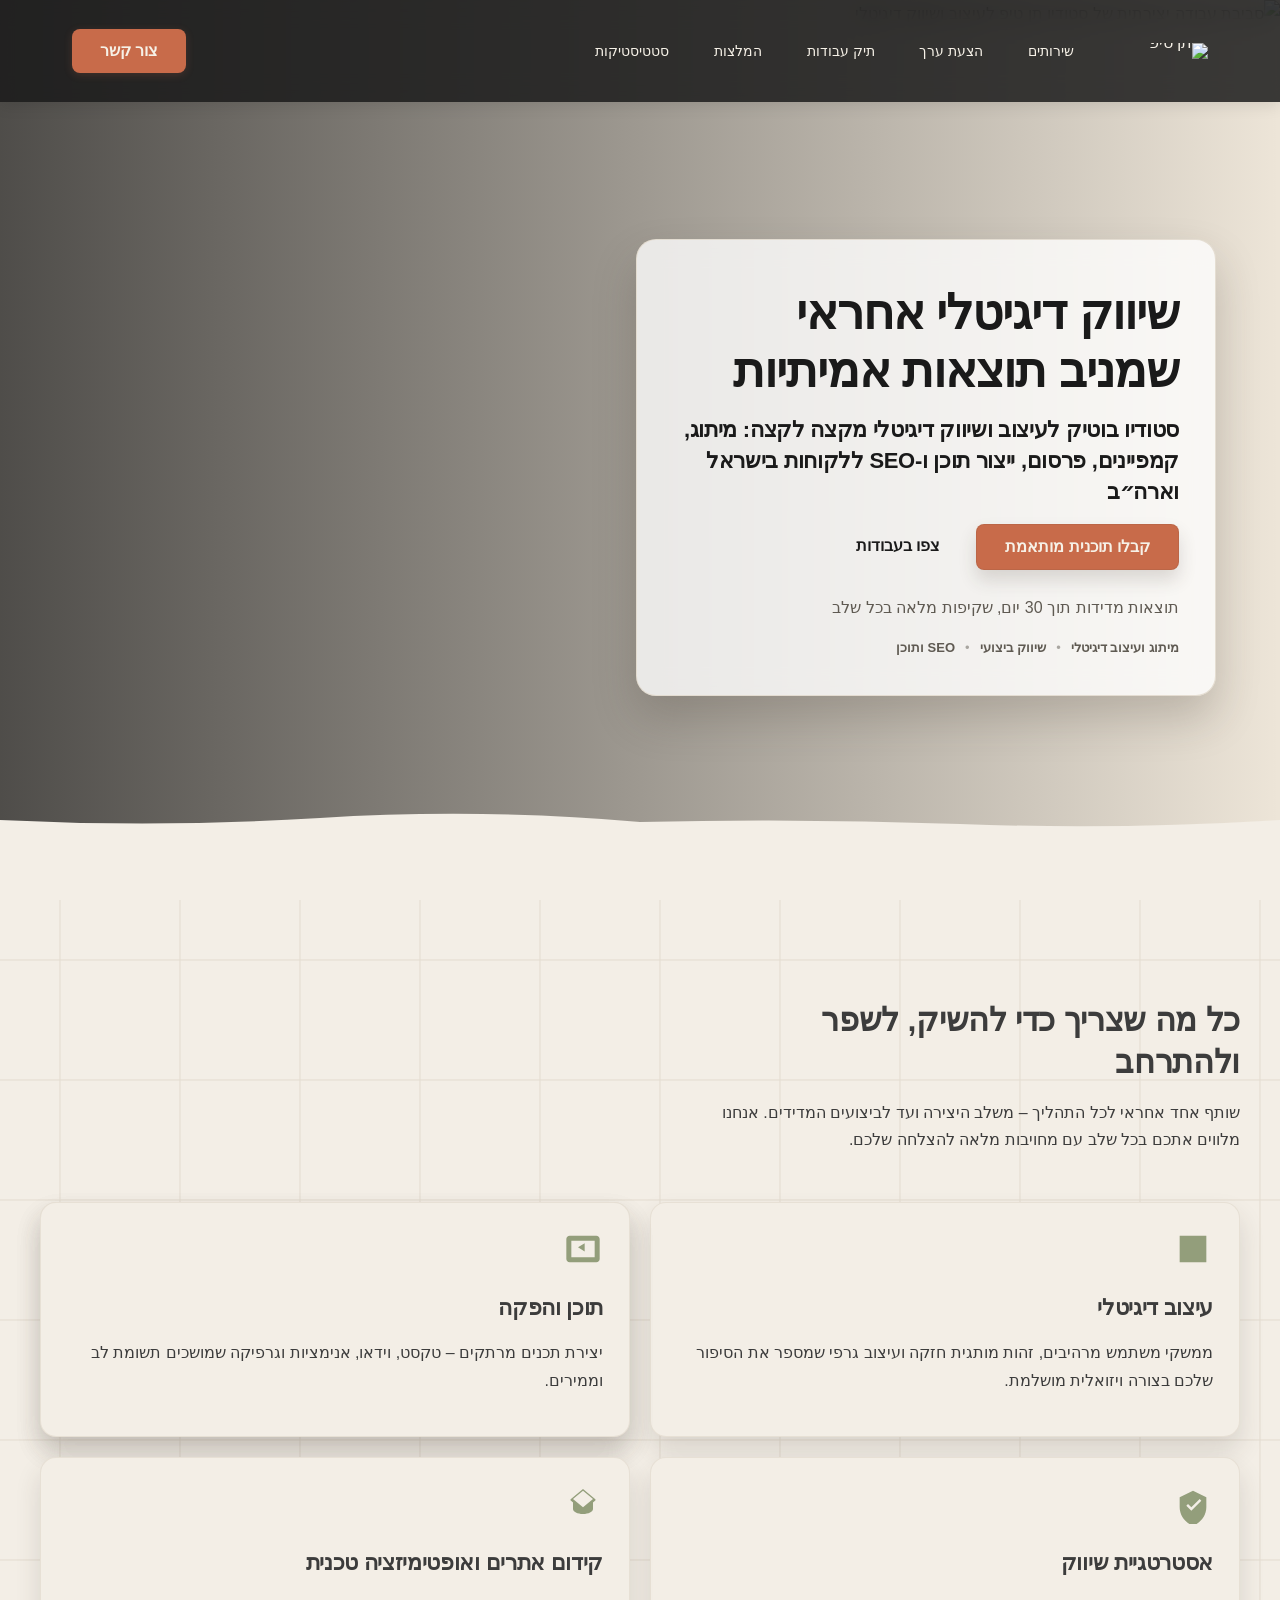
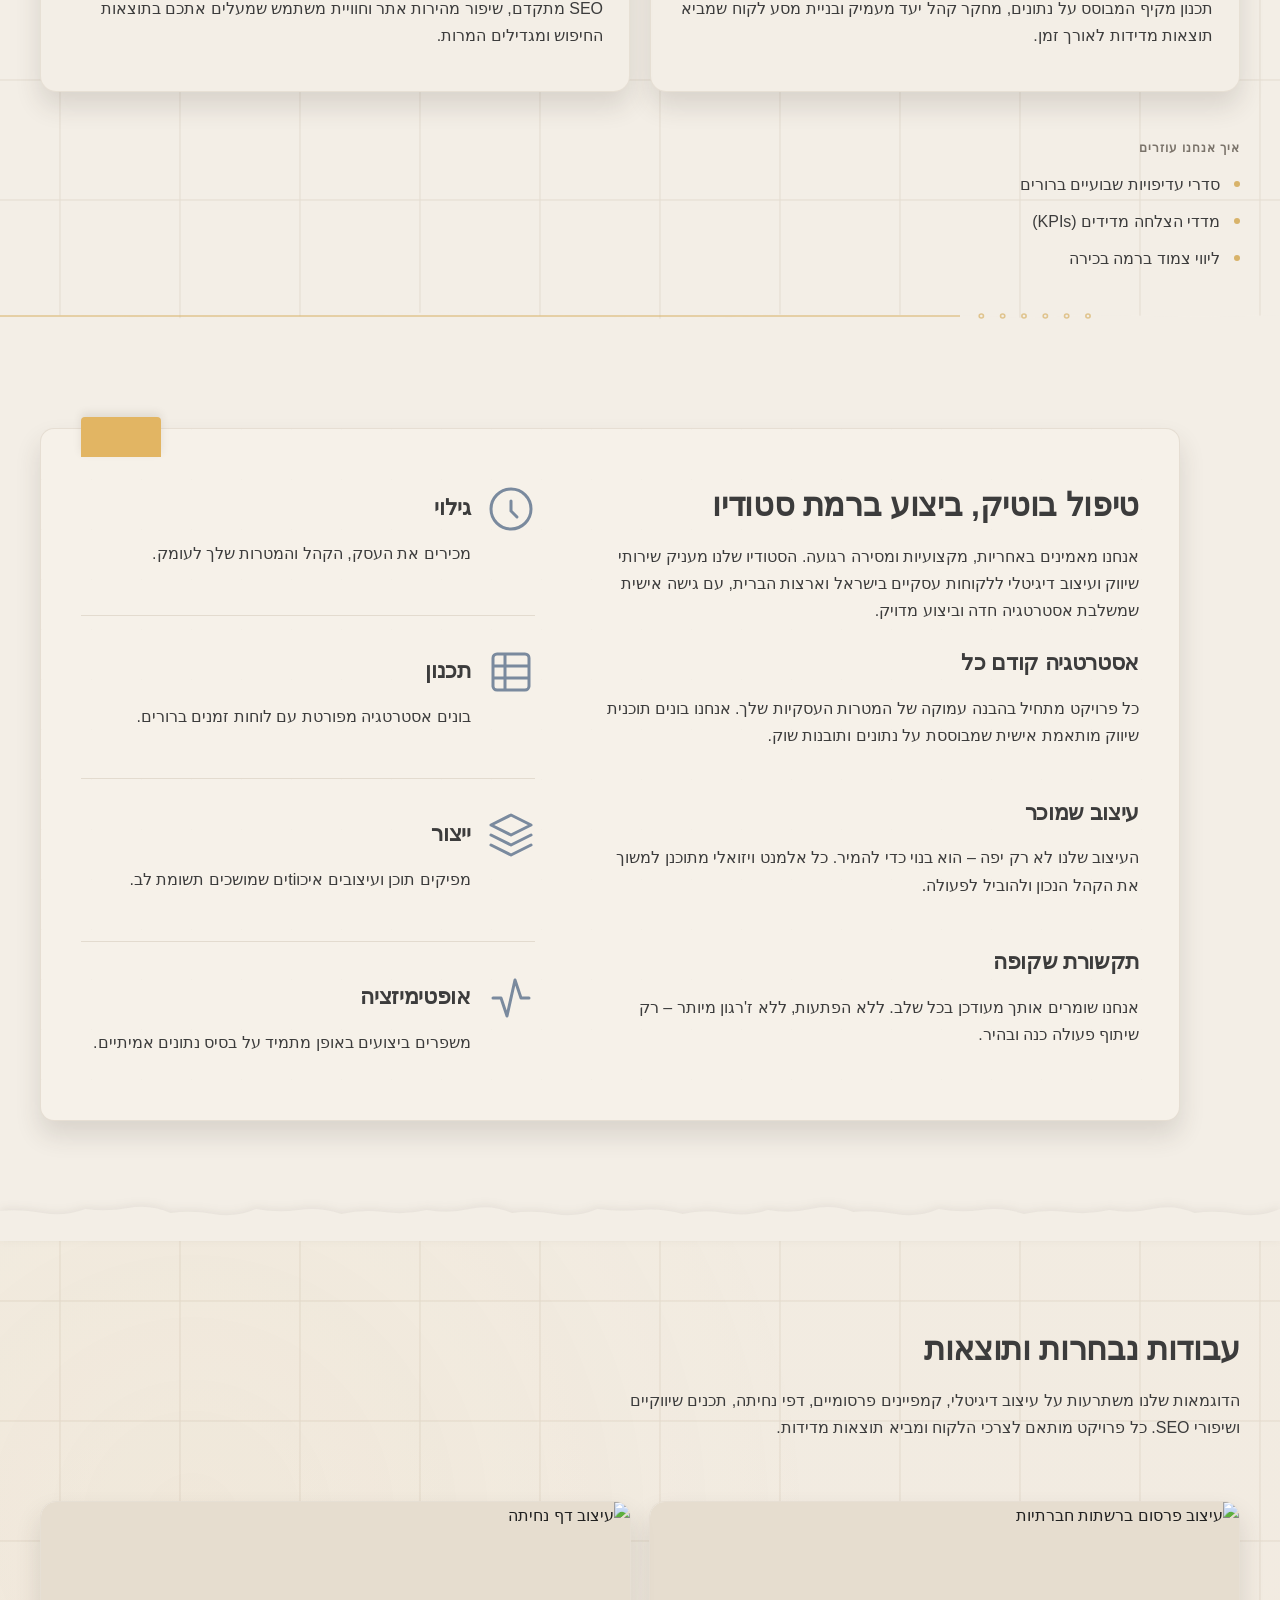
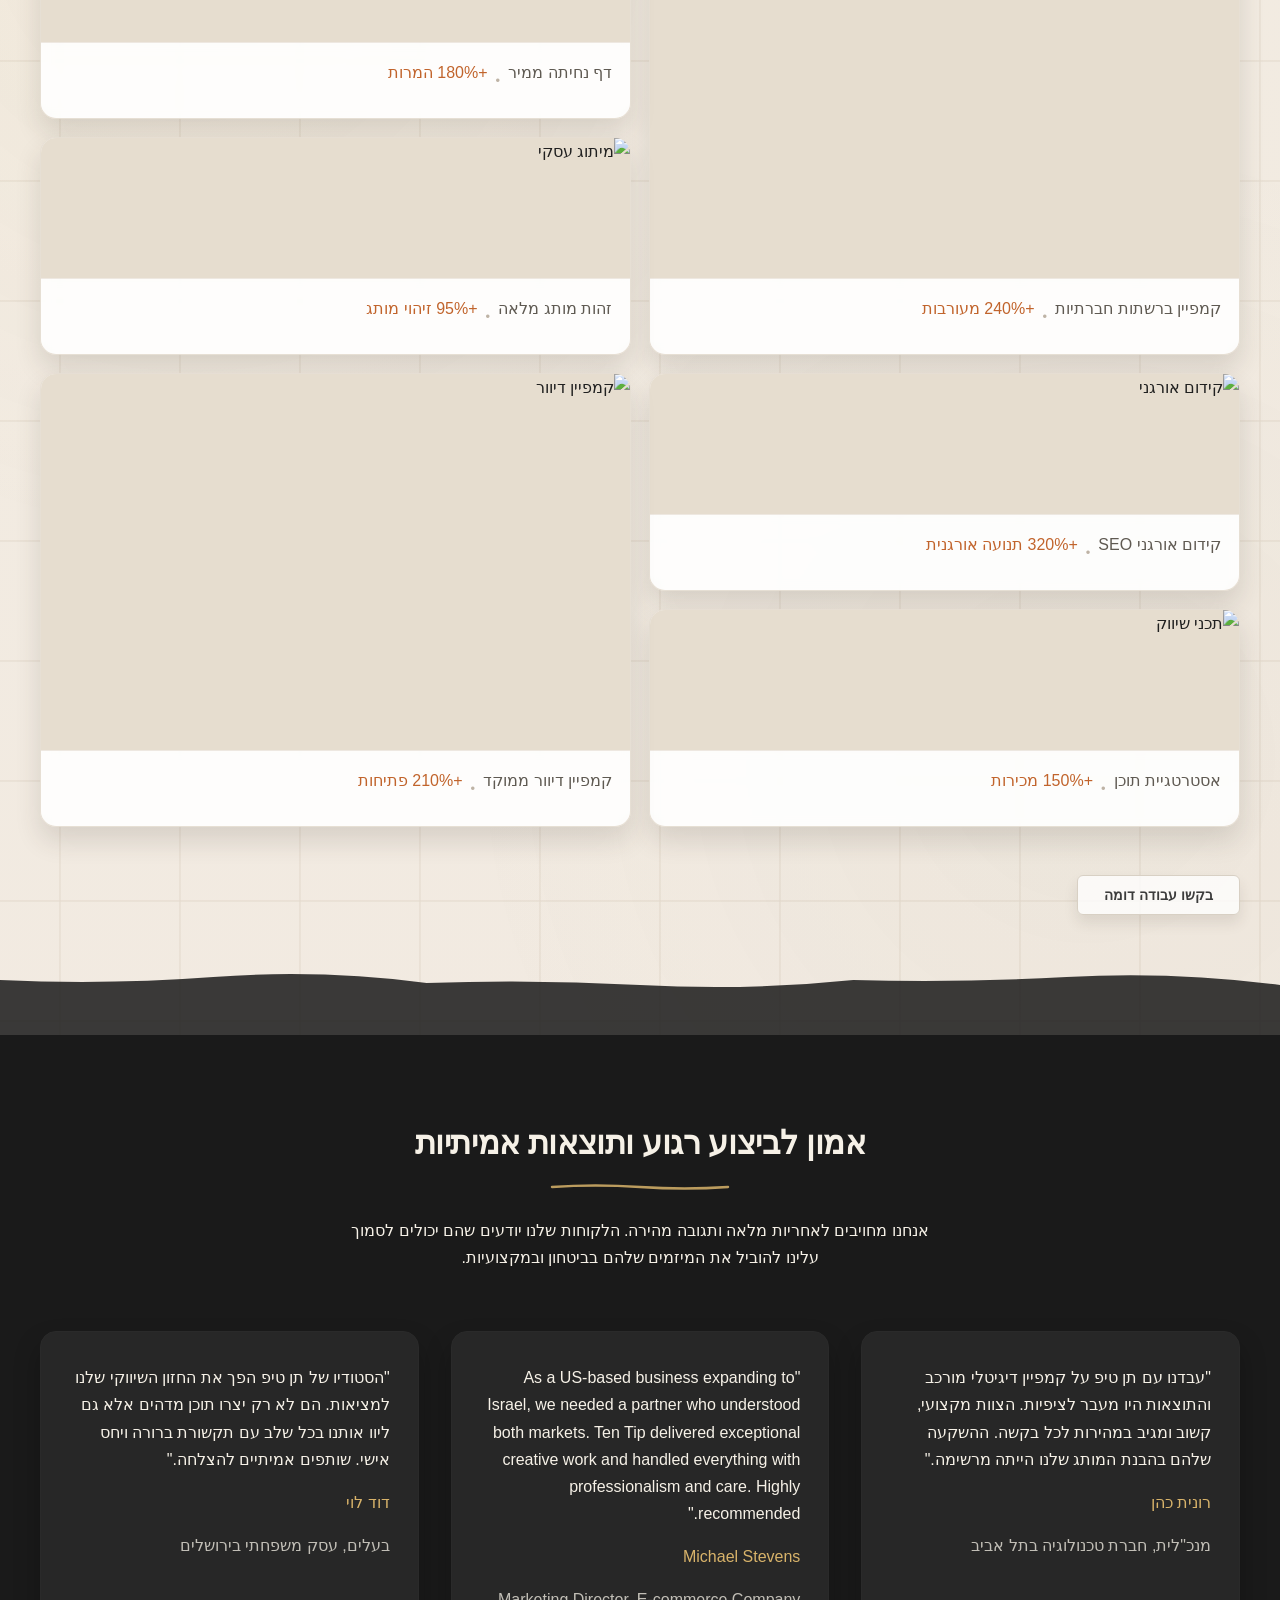
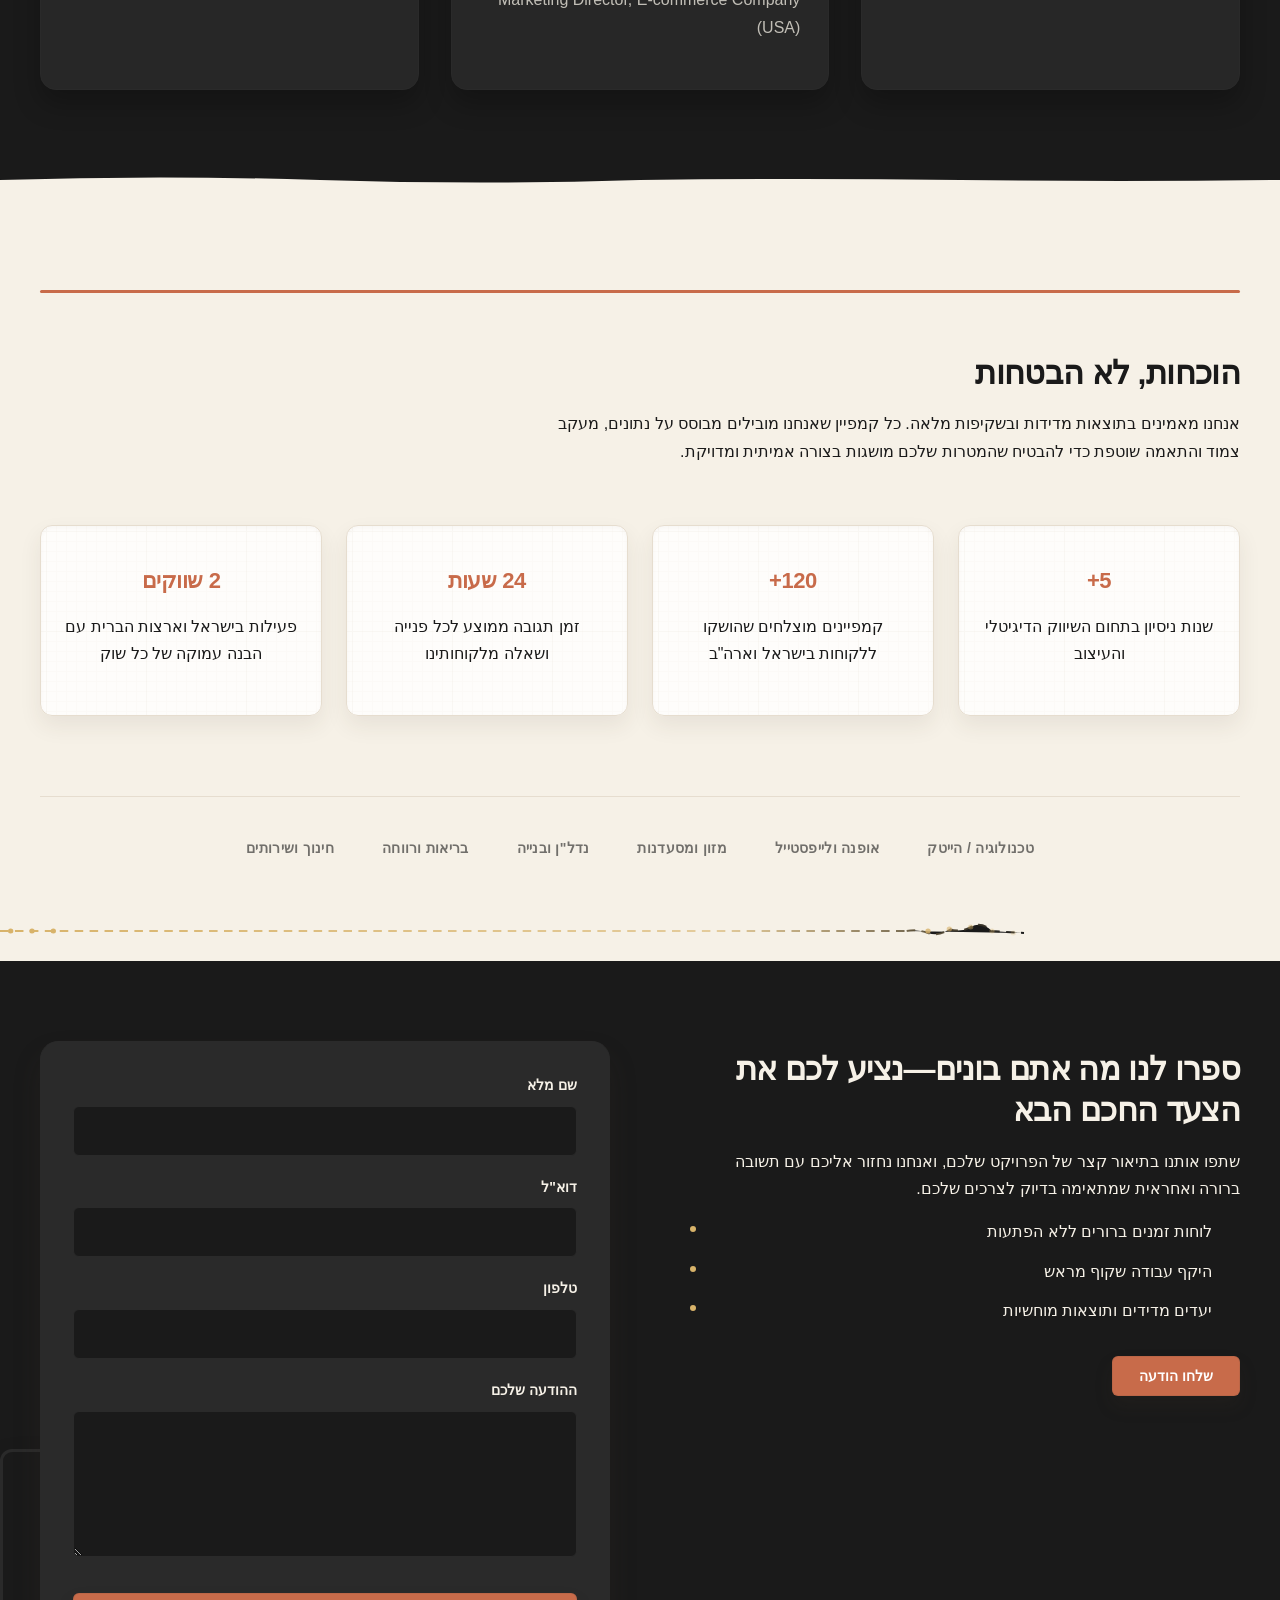
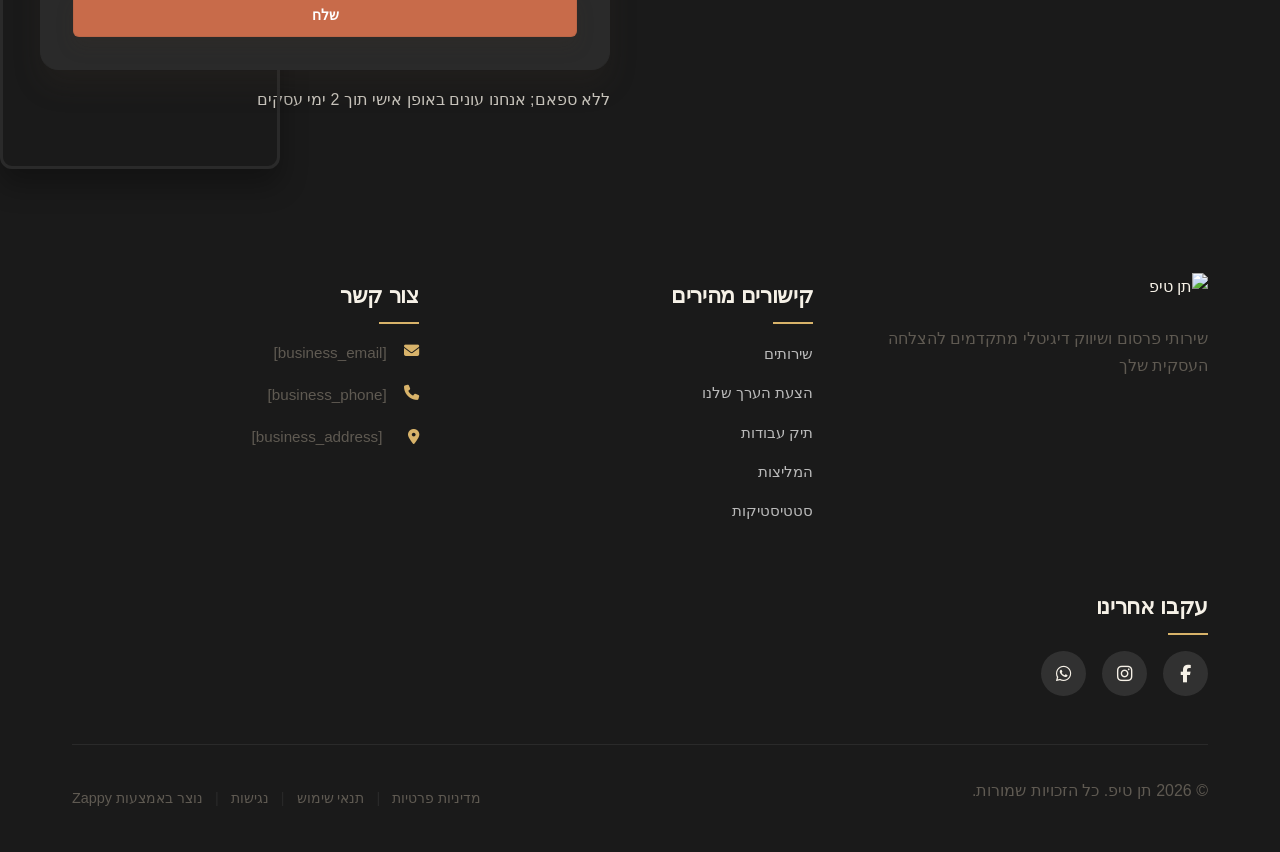
==== index.html @ 5956d393 "Background sync: Progressive GitHub Sync" ====
<!DOCTYPE html>
<html lang="he" dir="rtl">
<head>
    <meta charset="UTF-8">
    <meta name="viewport" content="width=device-width, initial-scale=1.0">
    <meta name="robots" content="index, follow">
    <title>סטודיו עיצוב ושיווק דיגיטלי שמניע תוצאות — תן טיפ</title>
    <meta name="description" content="תן טיפ - סטודיו עיצוב דיגיטלי בישראל המתמחה בשיווק, פרסום, קידום אתרים ועיצוב גרפי לעסקים. שירותי שיווק דיגיטלי מקצועיים עם אחריות מלאה ותוצאות מדידות.">
    <meta name="keywords" content="שיווק, סטודיו עיצוב דיגיטלי בישראל, שירותי שיווק דיגיטלי לעסקים קטנים, קידום אתרים ועיצוב גרפי, פרסום דיגיטלי">
    
    <!-- Favicons -->
    <link rel="icon" type="image/x-icon" href="/assets/favicon.ico">
    <link rel="icon" type="image/png" sizes="16x16" href="/assets/favicon-16x16.png">
    <link rel="icon" type="image/png" sizes="32x32" href="/assets/favicon-32x32.png">
    <link rel="icon" type="image/png" sizes="48x48" href="/assets/favicon-48x48.png">
    <link rel="icon" type="image/png" sizes="192x192" href="/assets/favicon-192x192.png">
    <link rel="icon" type="image/png" sizes="512x512" href="/assets/favicon-512x512.png">
    <link rel="apple-touch-icon" href="/assets/apple-touch-icon.png">
    <!-- Zappy Analytics -->
<script>
(function() {
  'use strict';
  
  // Configuration
  var config = {
    websiteId: 'ea3b12aa-7a06-4016-a95c-822f41b602db',
    apiUrl: 'https://api.zappy5.com/api/analytics/track',
    sessionDuration: 30 * 60 * 1000, // 30 minutes
    visitorDuration: 30 * 24 * 60 * 60 * 1000, // 30 days
    trackPageViews: true,
    trackClicks: true,
    trackFormSubmissions: true
  };
  
  // Generate or retrieve persistent visitor ID (30 days)
  function getVisitorId() {
    var visitorKey = 'zappy_visitor_' + config.websiteId;
    var visitor = null;
    
    try {
      visitor = localStorage.getItem(visitorKey);
      if (visitor) {
        var visitorData = JSON.parse(visitor);
        var now = Date.now();
        
        // Check if visitor ID is still valid (30 days)
        if (now - visitorData.created < config.visitorDuration) {
          // Update last seen timestamp
          visitorData.lastSeen = now;
          localStorage.setItem(visitorKey, JSON.stringify(visitorData));
          return visitorData.id;
        }
      }
    } catch (e) {
      console.warn('Zappy Analytics: LocalStorage not available');
    }
    
    // Generate new visitor ID
    var newVisitorId = 'zv_' + Date.now() + '_' + Math.random().toString(36).substr(2, 9);
    
    try {
      localStorage.setItem(visitorKey, JSON.stringify({
        id: newVisitorId,
        created: Date.now(),
        lastSeen: Date.now()
      }));
    } catch (e) {
      // Continue without local storage
    }
    
    return newVisitorId;
  }
  
  // Generate or retrieve session ID (30 minutes)
  function getSessionId() {
    var sessionKey = 'zappy_session_' + config.websiteId;
    var session = null;
    
    try {
      session = sessionStorage.getItem(sessionKey);
      if (session) {
        var sessionData = JSON.parse(session);
        var now = Date.now();
        
        // Check if session is still valid
        if (now - sessionData.timestamp < config.sessionDuration) {
          // Update timestamp
          sessionData.timestamp = now;
          sessionStorage.setItem(sessionKey, JSON.stringify(sessionData));
          return sessionData.id;
        }
      }
    } catch (e) {
      console.warn('Zappy Analytics: SessionStorage not available');
    }
    
    // Generate new session ID
    var newSessionId = 'zs_' + Date.now() + '_' + Math.random().toString(36).substr(2, 9);
    
    try {
      sessionStorage.setItem(sessionKey, JSON.stringify({
        id: newSessionId,
        timestamp: Date.now()
      }));
    } catch (e) {
      // Continue without session storage
    }
    
    return newSessionId;
  }
  
  var visitorId = getVisitorId();
  var sessionId = getSessionId();
  
  // Track an event
  function trackEvent(eventType, data) {
    data = data || {};
    
    var eventData = {
      website_id: config.websiteId,
      event_type: eventType,
      page_path: window.location.pathname,
      referrer: document.referrer || 'direct',
      visitor_id: visitorId,
      session_id: sessionId,
      metadata: data
    };
    
    // Use sendBeacon if available (better for page unload events)
    if (navigator.sendBeacon) {
      var blob = new Blob([JSON.stringify(eventData)], { type: 'application/json' });
      navigator.sendBeacon(config.apiUrl, blob);
    } else {
      // Fallback to fetch
      fetch(config.apiUrl, {
        method: 'POST',
        headers: {
          'Content-Type': 'application/json'
        },
        body: JSON.stringify(eventData),
        keepalive: true
      }).catch(function(error) {
        console.warn('Zappy Analytics: Failed to track event', error);
      });
    }
  }
  
  // Track page view
  if (config.trackPageViews) {
    trackEvent('pageview', {
      title: document.title,
      url: window.location.href
    });
  }
  
  // Track clicks on important elements
  if (config.trackClicks) {
    document.addEventListener('click', function(e) {
      var target = e.target;
      
      // Track button clicks (counted as actions)
      if (target.tagName === 'BUTTON' || target.closest('button')) {
        var button = target.tagName === 'BUTTON' ? target : target.closest('button');
        trackEvent('click', {
          element: 'button',
          text: button.textContent.trim().substring(0, 100),
          id: button.id || null,
          class: button.className || null
        });
      }
      
      // Track link clicks (navigation - not counted as actions)
      else if (target.tagName === 'A' || target.closest('a')) {
        var link = target.tagName === 'A' ? target : target.closest('a');
        trackEvent('navigation', {
          element: 'link',
          text: link.textContent.trim().substring(0, 100),
          href: link.href,
          external: link.hostname !== window.location.hostname
        });
      }
    }, true);
  }
  
  // Track form submissions
  if (config.trackFormSubmissions) {
    document.addEventListener('submit', function(e) {
      var form = e.target;
      
      trackEvent('form_submit', {
        form_id: form.id || null,
        form_name: form.name || null,
        form_action: form.action || null,
        form_method: form.method || 'GET'
      });
    }, true);
  }
  
  // Track time on page (send on page unload)
  var pageLoadTime = Date.now();
  
  window.addEventListener('beforeunload', function() {
    var timeOnPage = Math.floor((Date.now() - pageLoadTime) / 1000); // in seconds
    
    trackEvent('page_unload', {
      time_on_page: timeOnPage,
      page_path: window.location.pathname
    });
  });
  
  // Expose tracking function globally for custom events
  window.zappyAnalytics = {
    track: trackEvent,
    getVisitorId: function() { return visitorId; },
    getSessionId: function() { return sessionId; }
  };
  
})();
</script>
<!-- End Zappy Analytics -->
    <meta property="og:title" content="סטודיו עיצוב ושיווק דיגיטלי שמניע תוצאות — תן טיפ">
  <meta property="og:description" content="תן טיפ - סטודיו עיצוב דיגיטלי בישראל המתמחה בשיווק, פרסום, קידום אתרים ועיצוב גרפי לעסקים. שירותי שיווק דיגיטלי מקצועיים עם אחריות מלאה ותוצאות מדידות.">
  <meta property="og:type" content="website">
  <meta property="og:locale" content="he_IL">
  
  <meta name="twitter:card" content="summary_large_image">
  <meta name="twitter:title" content="סטודיו עיצוב ושיווק דיגיטלי שמניע תוצאות — תן טיפ">
  <meta name="twitter:description" content="תן טיפ - סטודיו עיצוב דיגיטלי בישראל המתמחה בשיווק, פרסום, קידום אתרים ועיצוב גרפי לעסקים. שירותי שיווק דיגיטלי מקצועיים עם אחריות מלאה ותוצאות מדידות.">
  
  <link rel="stylesheet" href="https://cdnjs.cloudflare.com/ajax/libs/font-awesome/6.4.0/css/all.min.css">

    <!-- Favicons -->
    <link rel="icon" type="image/x-icon" href="/assets/favicon.ico">
    <link rel="icon" type="image/png" sizes="16x16" href="/assets/favicon-16x16.png">
    <link rel="icon" type="image/png" sizes="32x32" href="/assets/favicon-32x32.png">
    <link rel="icon" type="image/png" sizes="48x48" href="/assets/favicon-48x48.png">
    <link rel="icon" type="image/png" sizes="192x192" href="/assets/favicon-192x192.png">
    <link rel="icon" type="image/png" sizes="512x512" href="/assets/favicon-512x512.png">
    <link rel="apple-touch-icon" href="/assets/apple-touch-icon.png">
    <!-- Cookie Consent -->
    <link rel="stylesheet" href="https://cdn.jsdelivr.net/npm/vanilla-cookieconsent@3/dist/cookieconsent.css">
    <script src="https://cdn.jsdelivr.net/npm/vanilla-cookieconsent@3/dist/cookieconsent.umd.js"></script>
    <!-- Mickidum Accessibility Toolbar -->
    <script src="https://cdn.jsdelivr.net/gh/mickidum/acc_toolbar/acctoolbar/acctoolbar.min.js"></script>
    <link rel="stylesheet" href="/styles.css">

    <style id="zappy-dropdown-submenu-styles">
      /* ========== DESKTOP DROPDOWN SUBMENU STYLES ========== */
      /* Base styles for dropdown submenus - parent must be positioned */
      .nav-menu li:has(.sub-menu), nav li:has(.sub-menu), .navbar li:has(.sub-menu), #navMenu li:has(.sub-menu) { position: relative; }
      /* Submenu base - hidden by default */
      .nav-menu .sub-menu, nav .sub-menu, .navbar .sub-menu, #navMenu .sub-menu { display: block !important; position: absolute !important; top: 100%; left: 0; min-width: 220px; background: white; border-radius: 8px; box-shadow: 0 8px 25px rgba(0,0,0,0.15); padding: 8px 0; opacity: 0; visibility: hidden; transform: translateY(10px); transition: all 0.3s ease; z-index: 1000; list-style: none; pointer-events: none; }
      /* CRITICAL: Desktop hover styles to show dropdown */
      .nav-menu li:hover > .sub-menu, nav li:hover > .sub-menu, .navbar li:hover > .sub-menu, #navMenu li:hover > .sub-menu { opacity: 1 !important; visibility: visible !important; transform: translateY(0) !important; pointer-events: auto !important; }
      /* Submenu item styling */
      .sub-menu li { list-style: none; margin: 0; padding: 0; }
      .sub-menu a { display: block !important; padding: 10px 16px !important; color: var(--text-dark, #333) !important; font-weight: 500; text-decoration: none; white-space: nowrap; transition: background-color 0.2s; }
      .sub-menu a:hover { background-color: #f5f5f5; }
      /* RTL (Hebrew/Arabic) dropdown positioning */
      [dir="rtl"] .nav-menu .sub-menu, [dir="rtl"] nav .sub-menu, [dir="rtl"] .navbar .sub-menu, html[lang="he"] .nav-menu .sub-menu, html[lang="he"] nav .sub-menu, html[lang="he"] .navbar .sub-menu, html[lang="ar"] .nav-menu .sub-menu, html[lang="ar"] nav .sub-menu, html[lang="ar"] .navbar .sub-menu { left: auto !important; right: 0 !important; }
      /* Hide empty dropdown menus */
      .sub-menu:empty, .sub-menu:not(:has(li:not(.zappy-hidden-menu-item))), .sub-menu:not(:has(li)) { display: none !important; opacity: 0 !important; visibility: hidden !important; pointer-events: none !important; }
      /* Desktop: show submenu on Menu Group hover */
      li:has(.menu-group-title):hover > .sub-menu { opacity: 1 !important; visibility: visible !important; transform: translateY(0) !important; pointer-events: auto !important; }
      /* Menu Group title styling */
      .nav-menu > li > .menu-group-title, #navMenu > li > .menu-group-title { display: inline-block; padding: 0.5rem 1rem; cursor: default; user-select: none; }
      
      /* ========== MOBILE SUBMENU STYLES ========== */
      @media (max-width: 768px) {
        .nav-menu .sub-menu, nav .sub-menu, .navbar .sub-menu, #navMenu .sub-menu { position: static !important; transform: none !important; box-shadow: none !important; background: transparent !important; max-height: 0; overflow: hidden; opacity: 0; visibility: hidden; transition: max-height 0.3s ease, opacity 0.3s ease; padding: 0 !important; border-radius: 0 !important; }
        .sub-menu.mobile-expanded { max-height: 500px !important; opacity: 1 !important; visibility: visible !important; padding: 8px 0 8px 16px !important; }
        [dir="rtl"] .sub-menu.mobile-expanded, html[lang="he"] .sub-menu.mobile-expanded { padding: 8px 16px 8px 0 !important; }
        /* Disable hover behavior on mobile */
        .nav-menu li:hover > .sub-menu, nav li:hover > .sub-menu, .navbar li:hover > .sub-menu, #navMenu li:hover > .sub-menu { opacity: 0; visibility: hidden; pointer-events: none; }
        .nav-menu li > .sub-menu.mobile-expanded, nav li > .sub-menu.mobile-expanded, .navbar li > .sub-menu.mobile-expanded, #navMenu li > .sub-menu.mobile-expanded { opacity: 1 !important; visibility: visible !important; pointer-events: auto !important; }
        .nav-menu li:has(.sub-menu), nav li:has(.sub-menu), .navbar li:has(.sub-menu), #navMenu li:has(.sub-menu) { display: flex !important; flex-wrap: wrap !important; align-items: center !important; position: relative !important; min-height: 44px !important; }
        .nav-menu li:has(.sub-menu) > a, nav li:has(.sub-menu) > a, .navbar li:has(.sub-menu) > a, #navMenu li:has(.sub-menu) > a { flex: 1 !important; min-width: 0 !important; }
        .nav-menu li:has(.sub-menu) > .menu-group-title, nav li:has(.sub-menu) > .menu-group-title, .navbar li:has(.sub-menu) > .menu-group-title, #navMenu li:has(.sub-menu) > .menu-group-title { flex: 1 !important; min-width: 0 !important; padding: 0 !important; line-height: inherit !important; }
        .nav-menu li:has(.sub-menu) > .sub-menu, nav li:has(.sub-menu) > .sub-menu, .navbar li:has(.sub-menu) > .sub-menu, #navMenu li:has(.sub-menu) > .sub-menu { flex-basis: 100% !important; width: 100% !important; }
        .nav-menu li:has(.sub-menu) > a [class*="chevron"], .nav-menu li:has(.sub-menu) > a [class*="arrow"], .nav-menu li:has(.sub-menu) > a .fa-chevron-down, .nav-menu li:has(.sub-menu) > a .fa-angle-down, nav li:has(.sub-menu) > a [class*="chevron"], nav li:has(.sub-menu) > a [class*="arrow"], #navMenu li:has(.sub-menu) > a [class*="chevron"], #navMenu li:has(.sub-menu) > a [class*="arrow"] { display: none !important; visibility: hidden !important; }
        .mobile-submenu-toggle { display: flex !important; align-items: center !important; justify-content: center !important; width: 44px !important; height: auto !important; background: transparent !important; border: none !important; cursor: pointer !important; color: var(--text-light) !important; position: static !important; flex-shrink: 0 !important; align-self: stretch !important; z-index: 2 !important; padding: 0 !important; margin: 0 !important; }
        .mobile-submenu-toggle::after { content: '' !important; width: 0 !important; height: 0 !important; border-left: 6px solid transparent !important; border-right: 6px solid transparent !important; border-top: 7px solid currentColor !important; transition: transform 0.3s ease !important; }
        .mobile-submenu-toggle.expanded::after { transform: rotate(180deg) !important; }
        .sub-menu a { padding: 10px 0 !important; display: block !important; color: var(--text-light) !important; }
        .navbar .sub-menu li a, nav.navbar .sub-menu li a, .zappy-products-dropdown .sub-menu a { color: var(--text-light) !important; }
      }
      @media (min-width: 769px) { .mobile-submenu-toggle { display: none !important; } }
    </style>

    <style id="mobile-lang-menu-deployed-css">
    @media (max-width: 768px) {
      .lang-switcher,
      .nav-cta-container .lang-switcher,
      .nav-container .lang-switcher,
      .navbar .lang-switcher,
      .navbar .nav-cta-container .lang-switcher,
      .nav-icons-left .lang-switcher,
      .nav-ecommerce-icons .lang-switcher { display: none !important; }
      .mobile-lang-menu { width: 100%; border-top: 1px solid rgba(128,128,128,0.2); padding: 8px 0 0 0; margin-top: 8px; }
      .mobile-lang-toggle { display: flex !important; align-items: center; justify-content: space-between; width: 100%; padding: 12px 16px; background: none; border: none; cursor: pointer; font-size: 15px; color: inherit; font-family: inherit; }
      .mobile-lang-toggle::after { content: ''; display: inline-block; width: 8px; height: 8px; border-right: 2px solid currentColor; border-bottom: 2px solid currentColor; transform: rotate(45deg); transition: transform 0.3s ease; margin-left: 8px; }
      .mobile-lang-toggle.expanded::after { transform: rotate(-135deg); }
      .mobile-lang-options { max-height: 0; overflow: hidden; transition: max-height 0.3s ease; }
      .mobile-lang-options.expanded { max-height: 300px; }
      .mobile-lang-option { display: flex !important; align-items: center; gap: 10px; padding: 10px 24px; text-decoration: none; color: inherit; font-size: 14px; font-family: inherit; }
      .mobile-lang-option:hover { background: rgba(128,128,128,0.1); }
      .mobile-lang-option.active { font-weight: 600; opacity: 0.7; pointer-events: none; }
      .mobile-lang-option img { width: 20px; height: 20px; border-radius: 50%; }
    }
    @media (min-width: 769px) {
      .mobile-lang-menu { display: none !important; }
    }
    </style>

    <style id="zappy-widget-visibility">
      #mic-access-tool-general-button, .mic-access-tool-general-button,
      #mic-init-access-tool .mic-access-tool-general-button, #mic-init-access-tool #mic-access-tool-general-button,
      ._access-icon, #mic-access-tool-box, .mic-access-tool-box,
      #mic-init-access-tool #mic-access-tool-box, div[id*="mic-access-tool-box"], ._access-menu {
        display: none !important; visibility: hidden !important; opacity: 0 !important; pointer-events: none !important;
      }
    </style>
</head>
<body>

  <nav class="navbar" dir="rtl">
  <button class="mobile-toggle" id="mobileToggle" aria-label="Menu">
    <svg class="hamburger-icon" width="24" height="24" viewbox="0 0 24 24" fill="none">
      <path d="M3 12h18M3 6h18M3 18h18" stroke="currentColor" stroke-width="2" stroke-linecap="round"></path>
    </svg>
    <svg class="close-icon" width="24" height="24" viewbox="0 0 24 24" fill="none" style="display: none;">
      <path d="M18 6L6 18M6 6l12 12" stroke="currentColor" stroke-width="2" stroke-linecap="round"></path>
    </svg>
  </button>
  
  <button class="phone-header-btn" data-phone="[business_phone]" aria-label="Call">
    <svg width="20" height="20" viewbox="0 0 24 24" fill="currentColor">
      <path d="M22 16.92v3a2 2 0 0 1-2.18 2 19.79 19.79 0 0 1-8.63-3.07 19.5 19.5 0 0 1-6-6 19.79 19.79 0 0 1-3.07-8.67A2 2 0 0 1 4.11 2h3a2 2 0 0 1 2 1.72 12.84 12.84 0 0 0 .7 2.81 2 2 0 0 1-.45 2.11L8.09 9.91a16 16 0 0 0 6 6l1.27-1.27a2 2 0 0 1 2.11-.45 12.84 12.84 0 0 0 2.81.7A2 2 0 0 1 22 16.92z"></path>
    </svg>
  </button>

  <div class="nav-container">
    <div class="nav-right-group"><div class="nav-brand">
      <a href="/" class="logo-link">
        <img src="/assets/logo.webp" alt="תן טיפ" class="logo">
      </a>
    </div><ul class="nav-menu" id="navMenu"><li><a href="#services">שירותים</a></li><li><a href="#value-proposition">הצעת ערך</a></li><li><a href="#portfolio">תיק עבודות</a></li><li><a href="#testimonials">המלצות</a></li><li><a href="#stats">סטטיסטיקות</a></li></ul></div>
    
    
    
    <div class="nav-cta-container">
      <a href="#cta" class="nav-cta-btn">צור קשר</a>
    </div>
  </div>
</nav>
<script>

// Navbar Mobile Menu Toggle and Contrast Fix
(function() {
  // Use 'load' event instead of 'DOMContentLoaded' to ensure we run AFTER all other scripts
  window.addEventListener('load', function() {
    
    // FIX MOBILE BUTTON CONTRAST
    // Detect navbar background color and apply contrasting color to mobile buttons
    const navbar = document.querySelector('.navbar, nav, header');
    if (!navbar) {
      console.log('[Navbar] Navbar element not found');
      return;
    }
    
    // DECLARE VARIABLES EARLY to avoid Temporal Dead Zone errors
    // These are used in multiple places below
    let mobileToggle = document.getElementById('mobileToggle') ||
                       document.querySelector('.mobile-toggle') ||
                       document.querySelector('.hamburger') ||
                       document.querySelector('.hamburger-menu') ||
                       document.querySelector('.menu-toggle') ||
                       document.querySelector('.burger-menu') ||
                       document.querySelector('[aria-label="Menu"]') ||
                       document.querySelector('[aria-label="תפריט"]');
    
    const phoneBtn = document.querySelector('.phone-header-btn');
    
    const computedStyle = window.getComputedStyle(navbar);
    let bgColor = computedStyle.backgroundColor;
    
    console.log('[Navbar] Initial navbar background:', bgColor);
    
    // Check if background is transparent or rgba with 0 alpha
    const isTransparent = bgColor === 'transparent' || 
                         bgColor === 'rgba(0, 0, 0, 0)' ||
                         (bgColor.startsWith('rgba') && bgColor.includes(', 0)'));
    
    if (isTransparent) {
      // Check for background-image or gradient
      const bgImage = computedStyle.backgroundImage;
      if (bgImage && bgImage !== 'none') {
        console.log('[Navbar] Navbar has background image/gradient, using dark text');
        bgColor = 'rgb(240, 240, 240)'; // Assume light background
      } else {
        // Transparent navbar - check body background
        const bodyBg = window.getComputedStyle(document.body).backgroundColor;
        console.log('[Navbar] Navbar transparent, using body background:', bodyBg);
        bgColor = bodyBg;
      }
    }
    
    // Calculate luminance to determine if background is light or dark
    const rgb = bgColor.match(/\d+/g);
    if (rgb && rgb.length >= 3) {
      const r = parseInt(rgb[0]);
      const g = parseInt(rgb[1]);
      const b = parseInt(rgb[2]);
      const luminance = (0.299 * r + 0.587 * g + 0.114 * b) / 255;
      
      // Mobile button colors are set by Claude's AI-generated CSS (same as .nav-menu a)
      // No dynamic color overrides needed - colors come from the generated navbar CSS
      console.log('[Navbar] Mobile button colors preserved from Claude CSS (luminance:', luminance.toFixed(2) + ')');
      
      // FIX ICON SIZES - Ensure SVGs are properly sized and visible
      // INJECT CRITICAL CSS TO OVERRIDE ANY CONFLICTING RULES
      const criticalCSS = document.createElement('style');
      criticalCSS.id = 'zappy-mobile-nav-fix';
      const htmlLang = document.documentElement.lang || 'en';
      const htmlDir = document.documentElement.dir || 'ltr';
      // Check both dir attribute AND lang for RTL detection
      // dir="rtl" is the most reliable indicator
      const isRTL = htmlDir === 'rtl' || htmlLang === 'he' || htmlLang === 'ar';
      
      criticalCSS.textContent = `
        /* Hide mobile buttons on desktop, show only on mobile */
        @media (min-width: 769px) {
          .mobile-toggle,
          .phone-header-btn {
            display: none !important;
          }
        }
        
        /* Show and position mobile buttons correctly on mobile */
        @media (max-width: 768px) {
          .mobile-toggle,
          .phone-header-btn {
            position: absolute !important;
            top: 50% !important;
            transform: translateY(-50%) !important;
            z-index: 1001 !important;
            display: flex !important;
            align-items: center !important;
            justify-content: center !important;
            width: 36px !important;
            height: 36px !important;
            border-radius: 50% !important;
            border: none !important;
            cursor: pointer !important;
            padding: 6px !important;
            background: none !important;
            color: var(--nav-text, var(--text-light)) !important;
          }
          
          /* LTR positioning (default): hamburger LEFT, phone RIGHT */
          html:not([dir="rtl"]):not([lang="he"]):not([lang="ar"]) .mobile-toggle,
          html[dir="ltr"] .mobile-toggle {
            left: 12px !important;
            right: auto !important;
          }
          html:not([dir="rtl"]):not([lang="he"]):not([lang="ar"]) .phone-header-btn,
          html[dir="ltr"] .phone-header-btn {
            right: 12px !important;
            left: auto !important;
          }
          
          /* RTL positioning: hamburger RIGHT, phone LEFT */
          html[dir="rtl"] .mobile-toggle,
          html[lang="he"] .mobile-toggle,
          html[lang="ar"] .mobile-toggle {
            right: 12px !important;
            left: auto !important;
          }
          html[dir="rtl"] .phone-header-btn,
          html[lang="he"] .phone-header-btn,
          html[lang="ar"] .phone-header-btn {
            left: 12px !important;
            right: auto !important;
          }
          
          /* CRITICAL: Ensure nav-container has min-height on mobile */
          /* All children are positioned absolutely/fixed on mobile, so height:auto collapses to 0 */
          .nav-container {
            min-height: 70px !important;
            position: relative !important;
          }
          
          /* Ensure SVG icons are properly sized and inherit color */
          .mobile-toggle svg,
          .phone-header-btn svg {
            width: 24px !important;
            height: 24px !important;
            /* Don't force display - let JavaScript control hamburger/close toggle */
          }
          
          /* Reset nav-cta-container on mobile - remove desktop box-shadow/padding */
          /* that creates a visible ghost box when CTA button is hidden */
          .nav-cta-container {
            box-shadow: none !important;
            padding: 0 !important;
          }
          
          /* Hide nav-cta-container entirely on mobile when there's no lang-switcher */
          /* (only the CTA button is inside, and it's hidden on mobile) */
          .nav-cta-container:not(:has(.lang-switcher)) {
            display: none !important;
          }
          
          /* CRITICAL: Prevent hero image fade gradient from bleeding over headline text */
          /* The .image-fade-gradient has bottom: -30px (extends below parent) */
          /* On mobile stacked layout, this overlaps the h1 text below the image */
          .hero-image-column {
            overflow: hidden !important;
          }
          .image-fade-gradient {
            bottom: 0 !important;
          }
          
          /* Hide desktop language switcher on mobile - hamburger menu handles it */
          /* High specificity to override stored CSS */
          .lang-switcher,
          .nav-cta-container .lang-switcher,
          .nav-container .lang-switcher,
          .navbar .lang-switcher,
          .navbar .nav-cta-container .lang-switcher {
            display: none !important;
          }
        }
      `;
      
      // Remove existing fix if present and inject new one
      const existing = document.getElementById('zappy-mobile-nav-fix');
      if (existing) existing.remove();
      document.head.appendChild(criticalCSS);
      
      console.log('[Navbar] Critical CSS injected for mobile nav positioning');
      
      // ONLY apply inline positioning styles on mobile viewport
      // On desktop, the CSS handles hiding these buttons with display: none
      // Inline styles were breaking desktop layout by overriding CSS
      const isMobileViewport = window.innerWidth <= 768;
      
      if (mobileToggle) {
        // Icon sizing applies to all viewports for consistency
        const hamburgerIcon = mobileToggle.querySelector('.hamburger-icon');
        const closeIcon = mobileToggle.querySelector('.close-icon');
        
        if (hamburgerIcon) {
          hamburgerIcon.style.setProperty('width', '24px', 'important');
          hamburgerIcon.style.setProperty('height', '24px', 'important');
          hamburgerIcon.style.setProperty('display', 'block', 'important'); // Show hamburger by default
        }
        if (closeIcon) {
          closeIcon.style.setProperty('width', '24px', 'important');
          closeIcon.style.setProperty('height', '24px', 'important');
          closeIcon.style.setProperty('display', 'none', 'important'); // Hide close icon by default
        }
        
        // ONLY set positioning inline styles on mobile
        if (isMobileViewport) {
          mobileToggle.style.setProperty('position', 'absolute', 'important');
          mobileToggle.style.setProperty('top', '50%', 'important');
          mobileToggle.style.setProperty('transform', 'translateY(-50%)', 'important');
          mobileToggle.style.setProperty('z-index', '1001', 'important');
          
          // Clear any inline left/right so CSS can take over based on html[dir]
          mobileToggle.style.removeProperty('left');
          mobileToggle.style.removeProperty('right');
          
          console.log('[Navbar] Mobile toggle positioning applied (mobile viewport)');
        } else {
          // On desktop, clear any positioning styles to let CSS handle it
          mobileToggle.style.removeProperty('position');
          mobileToggle.style.removeProperty('top');
          mobileToggle.style.removeProperty('transform');
          mobileToggle.style.removeProperty('z-index');
          mobileToggle.style.removeProperty('left');
          mobileToggle.style.removeProperty('right');
          console.log('[Navbar] Desktop viewport - cleared mobile toggle inline positioning');
        }
      }
      
      if (phoneBtn) {
        // Icon sizing applies to all viewports
        const phoneIcon = phoneBtn.querySelector('svg');
        if (phoneIcon) {
          phoneIcon.style.width = '24px';
          phoneIcon.style.height = '24px';
          phoneIcon.setAttribute('width', '24');
          phoneIcon.setAttribute('height', '24');
        }
        
        // ONLY set positioning inline styles on mobile
        if (isMobileViewport) {
          phoneBtn.style.setProperty('position', 'absolute', 'important');
          phoneBtn.style.setProperty('top', '50%', 'important');
          phoneBtn.style.setProperty('transform', 'translateY(-50%)', 'important');
          phoneBtn.style.setProperty('z-index', '1001', 'important');
          
          // Clear any inline left/right so CSS can take over based on html[dir]
          phoneBtn.style.removeProperty('left');
          phoneBtn.style.removeProperty('right');
          
          console.log('[Navbar] Phone button positioning applied (mobile viewport)');
        } else {
          // On desktop, clear any positioning styles to let CSS handle it
          phoneBtn.style.removeProperty('position');
          phoneBtn.style.removeProperty('top');
          phoneBtn.style.removeProperty('transform');
          phoneBtn.style.removeProperty('z-index');
          phoneBtn.style.removeProperty('left');
          phoneBtn.style.removeProperty('right');
          console.log('[Navbar] Desktop viewport - cleared phone button inline positioning');
        }
      }
    } else {
      console.log('[Navbar] Could not parse background color:', bgColor);
    }
    
    // MOBILE MENU TOGGLE
    // Re-query in case DOM changed (mobileToggle already declared at top of function)
    mobileToggle = document.getElementById('mobileToggle') ||
                   document.querySelector('.mobile-toggle') ||
                   document.querySelector('.hamburger') ||
                   document.querySelector('.hamburger-menu') ||
                   document.querySelector('.menu-toggle') ||
                   document.querySelector('.burger-menu') ||
                   document.querySelector('[aria-label="Menu"]') ||
                   document.querySelector('[aria-label="תפריט"]');
    
    // EXPANDED SEARCH: Find nav menu by ID or class
    const navMenu = document.getElementById('navMenu') ||
                  document.querySelector('.nav-menu') ||
                  document.querySelector('.nav-links') ||
                  document.querySelector('nav ul:not(.submenu)');
    
    if (!mobileToggle || !navMenu) {
      console.log('[Navbar] Mobile toggle or menu not found:', { toggle: !!mobileToggle, menu: !!navMenu });
      return;
    }
    
    // Ensure navMenu has ID for CSS targeting
    if (!navMenu.id) {
      navMenu.id = 'navMenu';
    }
    
    console.log('[Navbar] Initializing mobile menu...');
    
    // Remove any existing event listeners by cloning the button
    const newToggle = mobileToggle.cloneNode(true);
    mobileToggle.parentNode.replaceChild(newToggle, mobileToggle);
    
    // Toggle menu on button click - use newToggle now
    newToggle.addEventListener('click', function(e) {
      e.preventDefault();
      e.stopPropagation();
      
      const hamburgerIcon = this.querySelector('.hamburger-icon');
      const closeIcon = this.querySelector('.close-icon');
      const isActive = navMenu.classList.contains('active');
      
      if (isActive) {
        // Close menu
        navMenu.classList.remove('active');
        if (hamburgerIcon) hamburgerIcon.style.setProperty('display', 'block', 'important');
        if (closeIcon) closeIcon.style.setProperty('display', 'none', 'important');
        document.body.style.overflow = '';
        console.log('[Navbar] Menu closed');
      } else {
        // Open menu
        navMenu.classList.add('active');
        if (hamburgerIcon) hamburgerIcon.style.setProperty('display', 'none', 'important');
        if (closeIcon) closeIcon.style.setProperty('display', 'block', 'important');
        document.body.style.overflow = 'hidden';
        console.log('[Navbar] Menu opened');
      }
    });
    
    // Close menu when clicking nav links (but NOT dropdown toggles)
    const navLinks = navMenu.querySelectorAll('a');
    navLinks.forEach(function(link) {
      link.addEventListener('click', function() {
        // Don't close if it's a dropdown child (unless it's a real navigation link)
        if (this.getAttribute('href') === '#') return;
        
        const hamburgerIcon = newToggle.querySelector('.hamburger-icon');
        const closeIcon = newToggle.querySelector('.close-icon');
        
        navMenu.classList.remove('active');
        if (hamburgerIcon) hamburgerIcon.style.setProperty('display', 'block', 'important');
        if (closeIcon) closeIcon.style.setProperty('display', 'none', 'important');
        document.body.style.overflow = '';
        console.log('[Navbar] Menu closed (link clicked)');
      });
    });
    
    // DROPDOWN MENU TOGGLE (for mobile and touch devices)
    var dropdownToggles = navMenu.querySelectorAll('.dropdown-toggle');
    dropdownToggles.forEach(function(toggle) {
      toggle.addEventListener('click', function(e) {
        e.preventDefault();
        e.stopPropagation();
        var parent = this.closest('.nav-dropdown');
        if (!parent) return;
        
        // Close other open dropdowns at the same level
        var siblings = parent.parentNode.querySelectorAll('.nav-dropdown.open');
        siblings.forEach(function(sib) {
          if (sib !== parent) sib.classList.remove('open');
        });
        
        parent.classList.toggle('open');
        console.log('[Navbar] Dropdown toggled:', parent.classList.contains('open') ? 'open' : 'closed');
      });
    });
    
    // Close dropdowns when clicking outside
    document.addEventListener('click', function(e) {
      if (!e.target.closest('.nav-dropdown')) {
        var openDropdowns = document.querySelectorAll('.nav-dropdown.open');
        openDropdowns.forEach(function(dd) { dd.classList.remove('open'); });
      }
    });
    
    console.log('[Navbar] Dropdown handlers initialized for ' + dropdownToggles.length + ' dropdowns');
    
    // Phone button functionality (phoneBtn already declared at top of function)
    if (phoneBtn) {
      phoneBtn.addEventListener('click', function() {
        // Get phone number from placeholder in page or use default
        const phoneLinks = document.querySelectorAll('a[href^="tel:"]');
        const phoneNumber = phoneLinks.length > 0 
          ? phoneLinks[0].getAttribute('href').replace('tel:', '')
          : '[business_phone]';
        
        window.location.href = 'tel:' + phoneNumber;
        console.log('[Navbar] Phone button clicked');
      });
    }
    
    console.log('[Navbar] Mobile menu initialized successfully');
    
    // === WHATSAPP BUTTON VISIBILITY FIX ===
    // Ensure WhatsApp floating button is hidden on desktop and visible on mobile
    // IMPORTANT: Only target the floating button by its class, NOT generic wa.me links
    const handleWhatsAppVisibility = function() {
      const whatsappBtn = document.querySelector('.whatsapp-float');
      if (whatsappBtn) {
        const isDesktop = window.innerWidth >= 769;
        if (isDesktop) {
          whatsappBtn.style.setProperty('display', 'none', 'important');
          whatsappBtn.style.setProperty('visibility', 'hidden', 'important');
          whatsappBtn.style.setProperty('opacity', '0', 'important');
          whatsappBtn.style.setProperty('pointer-events', 'none', 'important');
          console.log('[WhatsApp] Button hidden on desktop');
        } else {
          whatsappBtn.style.removeProperty('display');
          whatsappBtn.style.removeProperty('visibility');
          whatsappBtn.style.removeProperty('opacity');
          whatsappBtn.style.removeProperty('pointer-events');
          console.log('[WhatsApp] Button visible on mobile');
        }
      }
    };
    
    // Run on load
    handleWhatsAppVisibility();
    
    // Run on resize with debouncing
    let resizeTimer;
    window.addEventListener('resize', function() {
      clearTimeout(resizeTimer);
      resizeTimer = setTimeout(handleWhatsAppVisibility, 100);
    });
  });
})();

</script>
  
  <main>
    <section id="hero" class="index-hero-section" data-layout-spec="בית-hero" data-hero-type="fullscreen-scrim">
  <div class="index-hero-section__bg-wrapper">
    <img data-hero-bg="true" data-placeholder="index-hero-bg" data-context="Warm, inviting workspace scene for a digital marketing and design studio. Show a modern, minimalist desk setup with a laptop displaying colorful design work, a notebook with sketches, a coffee cup, and soft natural lighting. Warm tones (terracotta, cream, gold accents), subtle film grain texture. The scene should feel creative, professional, and human-centered. Focus on craftsmanship and attention to detail. Soft shadows, cozy atmosphere, shot from a slightly elevated angle. Color palette: warm beige, terracotta, soft gold, cream whites." width="1920" height="1080" src="/assets/site-index-hero-bg.webp" alt="סביבת עבודה יצירתית של סטודיו תן טיפ לעיצוב ושיווק דיגיטלי" class="index-hero-section__bg-image">
    <div class="index-hero-section__scrim" aria-hidden="true"></div>
  </div>

  <div class="index-hero-section__content-wrapper">
    <div class="index-hero-section__overlay-card">
      <h1 class="index-hero-section__title">שיווק דיגיטלי אחראי<br>שמניב תוצאות אמיתיות</h1>
      <h3 class="index-hero-section__subtitle">סטודיו בוטיק לעיצוב ושיווק דיגיטלי מקצה לקצה: מיתוג, קמפיינים, פרסום, ייצור תוכן ו-SEO ללקוחות בישראל וארה״ב</h3>
      
      <div class="index-hero-section__cta-row">
        <a href="#contact-form" class="index-hero-section__btn-primary">קבלו תוכנית מותאמת</a>
        <a href="#portfolio" class="index-hero-section__btn-secondary">צפו בעבודות</a>
      </div>

      <p class="index-hero-section__reassurance">תוצאות מדידות תוך 30 יום, שקיפות מלאה בכל שלב</p>

      <div class="index-hero-section__service-tags">
        <span class="index-hero-section__tag">מיתוג ועיצוב דיגיטלי</span>
        <span class="index-hero-section__tag-separator">•</span>
        <span class="index-hero-section__tag">שיווק ביצועי</span>
        <span class="index-hero-section__tag-separator">•</span>
        <span class="index-hero-section__tag">SEO ותוכן</span>
      </div>
    </div>
  </div>

  <div class="index-hero-section__divider-wrapper">
    <svg data-no-icon-edit="true" aria-hidden="true" viewbox="0 0 1200 100" preserveaspectratio="none" xmlns="http://www.w3.org/2000/svg">
      <path d="M0,100 L0,20 Q150,28 300,18 T600,22 Q750,18 900,24 T1200,20 L1200,100 Z" fill="#F3EEE6"></path>
    </svg>
  </div>
</section>

<section id="services" class="index-services-section" data-layout-spec="בית-services">
  <div class="index-services-section__container">
    <div class="index-services-section__header">
      <h2 class="index-services-section__title">כל מה שצריך כדי להשיק, לשפר ולהתרחב</h2>
      <p class="index-services-section__intro">שותף אחד אחראי לכל התהליך – משלב היצירה ועד לביצועים המדידים. אנחנו מלווים אתכם בכל שלב עם מחויבות מלאה להצלחה שלכם.</p>
    </div>

    <div class="index-services-section__grid">
      <div class="index-services-section__card index-services-section__card--large">
        <div class="index-services-section__card-content">
          <svg class="index-services-section__icon" data-element-type="icon" data-icon-type="svg" viewbox="0 0 48 48" width="40" height="40" xmlns="http://www.w3.org/2000/svg">
            <path d="M8 8h32v32H8z M16 16h16v16H16z M20 20h8v8h-8z" fill="currentColor"></path>
          </svg>
          <h3 class="index-services-section__card-title">עיצוב דיגיטלי</h3>
          <p class="index-services-section__card-text">ממשקי משתמש מרהיבים, זהות מותגית חזקה ועיצוב גרפי שמספר את הסיפור שלכם בצורה ויזואלית מושלמת.</p>
        </div>
      </div>

      <div class="index-services-section__card index-services-section__card--large">
        <div class="index-services-section__card-content">
          <svg class="index-services-section__icon" data-element-type="icon" data-icon-type="svg" viewbox="0 0 48 48" width="40" height="40" xmlns="http://www.w3.org/2000/svg">
            <path d="M24 8L8 16v12c0 10 7 19 16 22 9-3 16-12 16-22V16L24 8zm-2 24l-6-6 2-2 4 4 10-10 2 2-12 12z" fill="currentColor"></path>
          </svg>
          <h3 class="index-services-section__card-title">אסטרטגיית שיווק</h3>
          <p class="index-services-section__card-text">תכנון מקיף המבוסס על נתונים, מחקר קהל יעד מעמיק ובניית מסע לקוח שמביא תוצאות מדידות לאורך זמן.</p>
        </div>
      </div>

      <div class="index-services-section__card index-services-section__card--small">
        <div class="index-services-section__card-content">
          <svg class="index-services-section__icon" data-element-type="icon" data-icon-type="svg" viewbox="0 0 48 48" width="40" height="40" xmlns="http://www.w3.org/2000/svg">
            <path d="M38 18h-8V8H18v10h-8l14 16 14-16zM10 38v4h28v-4H10z" fill="currentColor"></path>
          </svg>
          <h3 class="index-services-section__card-title">פרסום ממומן</h3>
          <p class="index-services-section__card-text">קמפיינים ממוקדים בפייסבוק, אינסטגרם וגוגל עם אופטימיזציה מתמדת למקסום ROI.</p>
        </div>
      </div>

      <div class="index-services-section__card index-services-section__card--small">
        <div class="index-services-section__card-content">
          <svg class="index-services-section__icon" data-element-type="icon" data-icon-type="svg" viewbox="0 0 48 48" width="40" height="40" xmlns="http://www.w3.org/2000/svg">
            <path d="M40 8H8c-2.2 0-4 1.8-4 4v24c0 2.2 1.8 4 4 4h32c2.2 0 4-1.8 4-4V12c0-2.2-1.8-4-4-4zm-2 26H10V14h28v20z M18 22l8-5v10l-8-5z" fill="currentColor"></path>
          </svg>
          <h3 class="index-services-section__card-title">תוכן והפקה</h3>
          <p class="index-services-section__card-text">יצירת תכנים מרתקים – טקסט, וידאו, אנימציות וגרפיקה שמושכים תשומת לב וממירים.</p>
        </div>
      </div>

      <div class="index-services-section__card index-services-section__card--small index-services-section__card--span">
        <div class="index-services-section__card-content">
          <svg class="index-services-section__icon" data-element-type="icon" data-icon-type="svg" viewbox="0 0 48 48" width="40" height="40" xmlns="http://www.w3.org/2000/svg">
            <path d="M38.8 18.4L24 6 9.2 18.4c-.4.4-.4 1 0 1.4l14.8 12.4 14.8-12.4c.4-.4.4-1 0-1.4zM24 28L12 18l12-10 12 10-12 10zm0 4l-12-10v8c0 3.3 5.4 6 12 6s12-2.7 12-6v-8L24 32z" fill="currentColor"></path>
          </svg>
          <h3 class="index-services-section__card-title">קידום אתרים ואופטימיזציה טכנית</h3>
          <p class="index-services-section__card-text">SEO מתקדם, שיפור מהירות אתר וחוויית משתמש שמעלים אתכם בתוצאות החיפוש ומגדילים המרות.</p>
        </div>
      </div>
    </div>

    <div class="index-services-section__footer">
      <h4 class="index-services-section__footer-title">איך אנחנו עוזרים</h4>
      <ul class="index-services-section__footer-list">
        <li class="index-services-section__footer-item">סדרי עדיפויות שבועיים ברורים</li>
        <li class="index-services-section__footer-item">מדדי הצלחה מדידים (KPIs)</li>
        <li class="index-services-section__footer-item">ליווי צמוד ברמה בכירה</li>
      </ul>
    </div>
  </div>

  <div class="index-services-section__divider-wrapper">
    <svg data-no-icon-edit="true" aria-hidden="true" viewbox="0 0 1200 60" preserveaspectratio="none" xmlns="http://www.w3.org/2000/svg">
      <path d="M0,60 L0,28 Q60,26 120,29 T240,27 Q300,30 360,26 T480,28 Q540,27 600,30 T720,26 Q780,29 840,27 T960,30 Q1020,26 1080,28 T1200,27 L1200,60 Z" fill="#F3EEE6"></path>
      <line x1="0" y1="28" x2="900" y2="28" stroke="var(--accent)" stroke-width="1.5" opacity="0.7"></line>
      <g stroke="var(--accent)" stroke-width="1.5" opacity="0.7" fill="none">
        <circle cx="920" cy="28" r="2"></circle>
        <circle cx="940" cy="28" r="2"></circle>
        <circle cx="960" cy="28" r="2"></circle>
        <circle cx="980" cy="28" r="2"></circle>
        <circle cx="1000" cy="28" r="2"></circle>
        <circle cx="1020" cy="28" r="2"></circle>
      </g>
    </svg>
  </div>
</section>

<section id="value-proposition" class="index-value-proposition-section" data-layout-spec="בית-value-proposition">
  <div class="value-prop-container">
    <div class="value-prop-panel">
      <div class="paper-tab"></div>
      
      <div class="panel-grid">
        <!-- Content Column (START/Right) -->
        <div class="content-column">
          <h2>טיפול בוטיק, ביצוע ברמת סטודיו</h2>
          <p>אנחנו מאמינים באחריות, מקצועיות ומסירה רגועה. הסטודיו שלנו מעניק שירותי שיווק ועיצוב דיגיטלי ללקוחות עסקיים בישראל וארצות הברית, עם גישה אישית שמשלבת אסטרטגיה חדה וביצוע מדויק.</p>
          
          <div class="differentiators">
            <div class="diff-item">
              <h3>אסטרטגיה קודם כל</h3>
              <p>כל פרויקט מתחיל בהבנה עמוקה של המטרות העסקיות שלך. אנחנו בונים תוכנית שיווק מותאמת אישית שמבוססת על נתונים ותובנות שוק.</p>
            </div>
            
            <div class="diff-item">
              <h3>עיצוב שמוכר</h3>
              <p>העיצוב שלנו לא רק יפה – הוא בנוי כדי להמיר. כל אלמנט ויזואלי מתוכנן למשוך את הקהל הנכון ולהוביל לפעולה.</p>
            </div>
            
            <div class="diff-item">
              <h3>תקשורת שקופה</h3>
              <p>אנחנו שומרים אותך מעודכן בכל שלב. ללא הפתעות, ללא ז'רגון מיותר – רק שיתוף פעולה כנה ובהיר.</p>
            </div>
          </div>
        </div>
        
        <!-- Process Steps Column (END/Left) -->
        <div class="process-column">
          <div class="process-step">
            <svg data-no-icon-edit="true" aria-hidden="true" class="process-icon" viewbox="0 0 24 24" fill="none" xmlns="http://www.w3.org/2000/svg">
              <circle cx="12" cy="12" r="10" stroke="currentColor" stroke-width="1.5"></circle>
              <path d="M12 8v5l3 3" stroke="currentColor" stroke-width="1.5" stroke-linecap="round"></path>
            </svg>
            <div class="process-content">
              <h3>גילוי</h3>
              <p>מכירים את העסק, הקהל והמטרות שלך לעומק.</p>
            </div>
          </div>
          
          <div class="process-step">
            <svg data-no-icon-edit="true" aria-hidden="true" class="process-icon" viewbox="0 0 24 24" fill="none" xmlns="http://www.w3.org/2000/svg">
              <rect x="3" y="3" width="18" height="18" rx="2" stroke="currentColor" stroke-width="1.5"></rect>
              <path d="M9 3v18M3 9h18M3 15h18" stroke="currentColor" stroke-width="1.5"></path>
            </svg>
            <div class="process-content">
              <h3>תכנון</h3>
              <p>בונים אסטרטגיה מפורטת עם לוחות זמנים ברורים.</p>
            </div>
          </div>
          
          <div class="process-step">
            <svg data-no-icon-edit="true" aria-hidden="true" class="process-icon" viewbox="0 0 24 24" fill="none" xmlns="http://www.w3.org/2000/svg">
              <path d="M12 2L2 7l10 5 10-5-10-5z" stroke="currentColor" stroke-width="1.5" stroke-linejoin="round"></path>
              <path d="M2 17l10 5 10-5M2 12l10 5 10-5" stroke="currentColor" stroke-width="1.5" stroke-linecap="round" stroke-linejoin="round"></path>
            </svg>
            <div class="process-content">
              <h3>ייצור</h3>
              <p>מפיקים תוכן ועיצובים איכוtiים שמושכים תשומת לב.</p>
            </div>
          </div>
          
          <div class="process-step">
            <svg data-no-icon-edit="true" aria-hidden="true" class="process-icon" viewbox="0 0 24 24" fill="none" xmlns="http://www.w3.org/2000/svg">
              <path d="M3 12h4l3 9 4-18 3 9h4" stroke="currentColor" stroke-width="1.5" stroke-linecap="round" stroke-linejoin="round"></path>
            </svg>
            <div class="process-content">
              <h3>אופטימיזציה</h3>
              <p>משפרים ביצועים באופן מתמיד על בסיס נתונים אמיתיים.</p>
            </div>
          </div>
        </div>
      </div>
    </div>
  </div>
  
  <!-- Bottom Divider (Torn Paper Edge) -->
  <div class="value-prop-divider-wrapper">
    <svg data-no-icon-edit="true" aria-hidden="true" viewbox="0 0 1200 60" preserveaspectratio="none" xmlns="http://www.w3.org/2000/svg">
      <path d="M0,60 L0,30 Q20,28 40,32 T80,28 Q100,31 120,27 T160,32 Q180,29 200,33 T240,28 Q260,32 280,29 T320,33 Q340,28 360,31 T400,29 Q420,33 440,28 T480,32 Q500,29 520,33 T560,28 Q580,31 600,29 T640,33 Q660,28 680,32 T720,29 Q740,33 760,28 T800,31 Q820,29 840,33 T880,28 Q900,32 920,29 T960,33 Q980,28 1000,31 T1040,29 Q1060,33 1080,28 T1120,32 Q1140,29 1160,33 T1200,28 L1200,60 Z" fill="#F3EEE6"></path>
    </svg>
  </div>
</section>

<section id="portfolio" class="index-portfolio-section" data-layout-spec="בית-portfolio">
  <div class="index-portfolio-container">
    <div class="index-portfolio-header">
      <h2>עבודות נבחרות ותוצאות</h2>
      <p>הדוגמאות שלנו משתרעות על עיצוב דיגיטלי, קמפיינים פרסומיים, דפי נחיתה, תכנים שיווקיים ושיפורי SEO. כל פרויקט מותאם לצרכי הלקוח ומביא תוצאות מדידות.</p>
    </div>

    <div class="index-portfolio-grid">
      <article class="index-portfolio-tile index-portfolio-tile-large-1">
        <div class="index-portfolio-image-wrapper">
          <img data-placeholder="index-portfolio-image-1" data-context="Modern minimalist social media ad design for a boutique Israeli business, warm earthy tones, clean typography in Hebrew, professional marketing content with soft shadows and cream background" width="600" height="700" src="/assets/site-index-portfolio-image-1.webp" alt="עיצוב פרסום ברשתות חברתיות">
        </div>
        <div class="index-portfolio-caption">
          <p class="index-portfolio-project-type">קמפיין ברשתות חברתיות</p>
          <span class="index-portfolio-dot">•</span>
          <p class="index-portfolio-result">+240% מעורבות</p>
        </div>
      </article>

      <article class="index-portfolio-tile index-portfolio-tile-small-1">
        <div class="index-portfolio-image-wrapper">
          <img data-placeholder="index-portfolio-image-2" data-context="Elegant Hebrew landing page design mockup on laptop screen, warm neutral color palette, clean modern interface, boutique business aesthetic, soft lighting" width="400" height="300" src="/assets/site-index-portfolio-image-2.webp" alt="עיצוב דף נחיתה">
        </div>
        <div class="index-portfolio-caption">
          <p class="index-portfolio-project-type">דף נחיתה ממיר</p>
          <span class="index-portfolio-dot">•</span>
          <p class="index-portfolio-result">+180% המרות</p>
        </div>
      </article>

      <article class="index-portfolio-tile index-portfolio-tile-small-2">
        <div class="index-portfolio-image-wrapper">
          <img data-placeholder="index-portfolio-image-3" data-context="Professional brand identity design showcase with Hebrew typography, business cards and logo variations, warm earthy color scheme, minimal and sophisticated" width="400" height="300" src="/assets/site-index-portfolio-image-3.webp" alt="מיתוג עסקי">
        </div>
        <div class="index-portfolio-caption">
          <p class="index-portfolio-project-type">זהות מותג מלאה</p>
          <span class="index-portfolio-dot">•</span>
          <p class="index-portfolio-result">+95% זיהוי מותג</p>
        </div>
      </article>

      <article class="index-portfolio-tile index-portfolio-tile-small-3">
        <div class="index-portfolio-image-wrapper">
          <img data-placeholder="index-portfolio-image-4" data-context="SEO analytics dashboard showing upward growth charts and Hebrew text, warm professional interface, clean data visualization, marketing success metrics" width="400" height="300" src="/assets/site-index-portfolio-image-4.webp" alt="קידום אורגני">
        </div>
        <div class="index-portfolio-caption">
          <p class="index-portfolio-project-type">קידום אורגני SEO</p>
          <span class="index-portfolio-dot">•</span>
          <p class="index-portfolio-result">+320% תנועה אורגנית</p>
        </div>
      </article>

      <article class="index-portfolio-tile index-portfolio-tile-small-4">
        <div class="index-portfolio-image-wrapper">
          <img data-placeholder="index-portfolio-image-5" data-context="Creative Hebrew content marketing materials spread on a desk, warm natural lighting, boutique design aesthetic, professional marketing collateral" width="400" height="300" src="/assets/site-index-portfolio-image-5.webp" alt="תכני שיווק">
        </div>
        <div class="index-portfolio-caption">
          <p class="index-portfolio-project-type">אסטרטגיית תוכן</p>
          <span class="index-portfolio-dot">•</span>
          <p class="index-portfolio-result">+150% מכירות</p>
        </div>
      </article>

      <article class="index-portfolio-tile index-portfolio-tile-large-2">
        <div class="index-portfolio-image-wrapper">
          <img data-placeholder="index-portfolio-image-6" data-context="Sophisticated email marketing campaign design in Hebrew, mobile and desktop views, warm color palette, professional layout with clear call-to-action buttons" width="600" height="700" src="/assets/site-index-portfolio-image-6.webp" alt="קמפיין דיוור">
        </div>
        <div class="index-portfolio-caption">
          <p class="index-portfolio-project-type">קמפיין דיוור ממוקד</p>
          <span class="index-portfolio-dot">•</span>
          <p class="index-portfolio-result">+210% פתיחות</p>
        </div>
      </article>
    </div>

    <div class="index-portfolio-cta-wrapper">
      <a href="#contact" class="btn-secondary btn-portfolio-cta">בקשו עבודה דומה</a>
    </div>
  </div>

  <div class="index-portfolio-divider-wrapper">
    <svg data-no-icon-edit="true" aria-hidden="true" viewbox="0 0 1200 100" preserveaspectratio="none" xmlns="http://www.w3.org/2000/svg">
      <path d="M0,100 L0,45 Q100,50 200,42 T400,48 Q500,44 600,50 T800,45 Q900,48 1000,42 T1200,50 L1200,100 Z" fill="var(--bg-dark)" opacity="0.85"></path>
    </svg>
  </div>
</section>

<section id="testimonials" class="index-testimonials-section" data-layout-spec="בית-testimonials">
  <div class="index-testimonials-container">
    <div class="index-testimonials-header">
      <h2>אמון לביצוע רגוע ותוצאות אמיתיות</h2>
      <svg class="index-testimonials-accent-stroke" data-no-icon-edit="true" aria-hidden="true" viewbox="0 0 180 12" xmlns="http://www.w3.org/2000/svg">
        <path d="M2,6 Q45,3 90,6 T178,6" stroke="var(--accent)" stroke-width="2.5" fill="none" stroke-linecap="round"></path>
      </svg>
      <p>אנחנו מחויבים לאחריות מלאה ותגובה מהירה. הלקוחות שלנו יודעים שהם יכולים לסמוך עלינו להוביל את המיזמים שלהם בביטחון ובמקצועיות.</p>
    </div>

    <div class="index-testimonials-grid">
      <div class="index-testimonials-card">
        <p class="index-testimonials-quote">"עבדנו עם תן טיפ על קמפיין דיגיטלי מורכב והתוצאות היו מעבר לציפיות. הצוות מקצועי, קשוב ומגיב במהירות לכל בקשה. ההשקעה שלהם בהבנת המותג שלנו הייתה מרשימה."</p>
        <p class="index-testimonials-author">רונית כהן</p>
        <p class="index-testimonials-role">מנכ"לית, חברת טכנולוגיה בתל אביב</p>
      </div>

      <div class="index-testimonials-card">
        <p class="index-testimonials-quote">"As a US-based business expanding to Israel, we needed a partner who understood both markets. Ten Tip delivered exceptional creative work and handled everything with professionalism and care. Highly recommended."</p>
        <p class="index-testimonials-author">Michael Stevens</p>
        <p class="index-testimonials-role">Marketing Director, E-commerce Company (USA)</p>
      </div>

      <div class="index-testimonials-card">
        <p class="index-testimonials-quote">"הסטודיו של תן טיפ הפך את החזון השיווקי שלנו למציאות. הם לא רק יצרו תוכן מדהים אלא גם ליוו אותנו בכל שלב עם תקשורת ברורה ויחס אישי. שותפים אמיתיים להצלחה."</p>
        <p class="index-testimonials-author">דוד לוי</p>
        <p class="index-testimonials-role">בעלים, עסק משפחתי בירושלים</p>
      </div>
    </div>
  </div>

  <div class="index-testimonials-divider-wrapper">
    <svg data-no-icon-edit="true" aria-hidden="true" viewbox="0 0 1200 60" preserveaspectratio="none" xmlns="http://www.w3.org/2000/svg">
      <path d="M0,60 L0,30 Q150,25 300,30 T600,30 Q750,28 900,30 T1200,30 L1200,60 Z" fill="var(--bg-light)"></path>
    </svg>
  </div>
</section>

<section class="index-stats-section" data-layout-spec="בית-stats">
  <div class="index-stats-section__accent-line"></div>
  
  <div class="index-stats-section__container">
    <div class="index-stats-section__intro">
      <h2 class="index-stats-section__title">הוכחות, לא הבטחות</h2>
      <p class="index-stats-section__description">אנחנו מאמינים בתוצאות מדידות ובשקיפות מלאה. כל קמפיין שאנחנו מובילים מבוסס על נתונים, מעקב צמוד והתאמה שוטפת כדי להבטיח שהמטרות שלכם מושגות בצורה אמיתית ומדויקת.</p>
    </div>

    <div class="index-stats-section__stats-grid">
      <div class="index-stats-section__stat-card">
        <h3 class="index-stats-section__stat-number">5+</h3>
        <p class="index-stats-section__stat-text">שנות ניסיון בתחום השיווק הדיגיטלי והעיצוב</p>
      </div>

      <div class="index-stats-section__stat-card">
        <h3 class="index-stats-section__stat-number">120+</h3>
        <p class="index-stats-section__stat-text">קמפיינים מוצלחים שהושקו ללקוחות בישראל וארה"ב</p>
      </div>

      <div class="index-stats-section__stat-card">
        <h3 class="index-stats-section__stat-number">24 שעות</h3>
        <p class="index-stats-section__stat-text">זמן תגובה ממוצע לכל פנייה ושאלה מלקוחותינו</p>
      </div>

      <div class="index-stats-section__stat-card">
        <h3 class="index-stats-section__stat-number">2 שווקים</h3>
        <p class="index-stats-section__stat-text">פעילות בישראל וארצות הברית עם הבנה עמוקה של כל שוק</p>
      </div>
    </div>

    <div class="index-stats-section__trust-strip">
      <div class="index-stats-section__trust-item">טכנולוגיה / הייטק</div>
      <div class="index-stats-section__trust-item">אופנה ולייפסטייל</div>
      <div class="index-stats-section__trust-item">מזון ומסעדנות</div>
      <div class="index-stats-section__trust-item">נדל"ן ובנייה</div>
      <div class="index-stats-section__trust-item">בריאות ורווחה</div>
      <div class="index-stats-section__trust-item">חינוך ושירותים</div>
    </div>
  </div>

  <div class="index-stats-section__divider-wrapper">
    <svg data-no-icon-edit="true" aria-hidden="true" viewbox="0 0 1200 60" preserveaspectratio="none" xmlns="http://www.w3.org/2000/svg">
      <defs>
        <linearGradient id="stitchGradient" x1="0%" y1="0%" x2="100%" y2="0%">
          <stop offset="0%" style="stop-color:#D8B36A;stop-opacity:1"></stop>
          <stop offset="70%" style="stop-color:#D8B36A;stop-opacity:0.6"></stop>
          <stop offset="100%" style="stop-color:#1A1A1A;stop-"></stop>
        </linearGradient>
      </defs>
      <path d="M0,30 L850,30 M850,30 Q860,28 870,32 T890,28 Q900,32 910,26 T930,30 L960,32" stroke="url(#stitchGradient)" stroke-width="2" stroke-dasharray="8,6" fill="#1A1A1A"></path>
      <circle cx="10" cy="30" r="2.5" fill="#D8B36A"></circle>
      <circle cx="30" cy="30" r="2.5" fill="#D8B36A"></circle>
      <circle cx="50" cy="30" r="2.5" fill="#D8B36A"></circle>
      <circle cx="870" cy="30" r="2.5" fill="#D8B36A" opacity="0.8"></circle>
      <circle cx="890" cy="28" r="2.5" fill="#D8B36A" opacity="0.6"></circle>
      <circle cx="910" cy="26" r="2.5" fill="#D8B36A" opacity="0.4"></circle>
      <circle cx="930" cy="30" r="2.5" fill="#D8B36A" opacity="0.3"></circle>
      <circle cx="950" cy="32" r="2.5" fill="#D8B36A" opacity="0.2"></circle>
    </svg>
  </div>
</section>

<section id="cta" class="index-cta-section" data-layout-spec="בית-cta">
  <div class="index-cta-container">
    <div class="index-cta-content">
      <h2>ספרו לנו מה אתם בונים—נציע לכם את הצעד החכם הבא</h2>
      <p>שתפו אותנו בתיאור קצר של הפרויקט שלכם, ואנחנו נחזור אליכם עם תשובה ברורה ואחראית שמתאימה בדיוק לצרכים שלכם.</p>
      <ul class="index-cta-bullets">
        <li>לוחות זמנים ברורים ללא הפתעות</li>
        <li>היקף עבודה שקוף מראש</li>
        <li>יעדים מדידים ותוצאות מוחשיות</li>
      </ul>
      <button class="index-cta-action-btn btn-primary">שלחו הודעה</button>
    </div>
    <div class="index-cta-form-wrapper">
      <form class="contact-form index-cta-form">
        <div class="index-cta-form-field">
          <label for="cta-name">שם מלא</label>
          <input type="text" id="cta-name" name="name" required="">
        </div>
        <div class="index-cta-form-field">
          <label for="cta-email">דוא"ל</label>
          <input type="email" id="cta-email" name="email" required="">
        </div>
        <div class="index-cta-form-field">
          <label for="cta-phone">טלפון</label>
          <input type="tel" id="cta-phone" name="phone" required="">
        </div>
        <div class="index-cta-form-field">
          <label for="cta-message">ההודעה שלכם</label>
          <textarea id="cta-message" name="message" rows="5" required=""></textarea>
        </div>
        <button type="submit" class="btn-primary index-cta-submit">שלח</button>
      </form>
      <p class="index-cta-privacy">ללא ספאם; אנחנו עונים באופן אישי תוך 2 ימי עסקים</p>
      <img data-placeholder="index-cta-image-1" data-context="Warm candid photo of a creative digital marketing studio workspace in Israel, showing a desk detail with a laptop, coffee mug, design sketches, and natural warm sunlight streaming through a window, subtle film grain texture, authentic and inviting atmosphere" width="280" height="320" src="/assets/site-index-cta-image-1.webp" alt="פינת עבודה במשרד הסטודיו" class="index-cta-photo-tile">
    </div>
  </div>
</section>
  </main>
  
  <footer class="site-footer">
  <div class="footer-container">
    <div class="footer-top">
      <div class="footer-column footer-about">
        <img src="/assets/logo.webp" alt="תן טיפ" class="logo">
        <p class="footer-description">שירותי פרסום ושיווק דיגיטלי מתקדמים להצלחה העסקית שלך</p>
      </div>
      
      <div class="footer-column footer-links">
        <h3 class="footer-heading">קישורים מהירים</h3>
        <ul class="footer-menu">
          <li><a href="#services">שירותים</a></li>
          <li><a href="#value-proposition">הצעת הערך שלנו</a></li>
          <li><a href="#portfolio">תיק עבודות</a></li>
          <li><a href="#testimonials">המליצות</a></li>
          <li><a href="#stats">סטטיסטיקות</a></li>
        </ul>
      </div>
      
      <div class="footer-column footer-contact">
        <h3 class="footer-heading">צור קשר</h3>
        <ul class="contact-list">
          <li>
            <i class="fas fa-envelope"></i>
            <a href="mailto:[business_email]">[business_email]</a>
          </li>
          <li>
            <i class="fas fa-phone"></i>
            <a href="tel:[business_phone]">[business_phone]</a>
          </li>
          <li><a href="/"><i class="fas fa-map-marker-alt"></i>
            <span>[business_address]</span></a></li>
        </ul>
      </div>
      
      <div class="footer-column footer-social">
        <h3 class="footer-heading">עקבו אחרינו</h3>
        <div class="social-links">
          <a href="[facebook_handle]" aria-label="Facebook"><i class="fab fa-facebook-f"></i></a>
          <a href="[instagram_handle]" aria-label="Instagram"><i class="fab fa-instagram"></i></a>
          <a href="[whatsapp_handle]" aria-label="WhatsApp"><i class="fab fa-whatsapp"></i></a>
        </div>
      </div>
    </div>
    
    <div class="footer-bottom">
      <div class="footer-bottom-content">
        <div class="copyright">
          <p>© 2026 תן טיפ. כל הזכויות שמורות.</p>
        </div>
        <div class="footer-legal">
          <a href="/privacy">מדיניות פרטיות</a>
          <span class="separator">|</span>
          <a href="/terms">תנאי שימוש</a>
          <span class="separator">|</span>
          <a href="/accessibility">נגישות</a>
          <span class="separator">|</span>
          <a href="https://zappy5.com" target="_blank" class="zappy-attribution">נוצר באמצעות Zappy</a>
        </div>
      </div>
    </div>
  </div>
</footer>
  
  <a href="https://wa.me/[whatsapp_handle]" class="whatsapp-float" aria-label="WhatsApp">
    <i class="fab fa-whatsapp"></i>
  </a>
  
  <div data-integration="accessibility:toolbar"></div>

    <script src="/script.js"></script>

    <script id="zappy-mobile-submenu-script">
    (function() {
      function initMobileSubmenuToggles() {
        if (window.innerWidth > 768) {
          document.querySelectorAll('.mobile-submenu-toggle').forEach(function(btn) { btn.remove(); });
          document.querySelectorAll('.sub-menu.mobile-expanded').forEach(function(menu) { menu.classList.remove('mobile-expanded'); });
          return;
        }
        var items = document.querySelectorAll('.nav-menu li:has(.sub-menu), nav li:has(.sub-menu), .navbar li:has(.sub-menu), #navMenu li:has(.sub-menu)');
        items.forEach(function(li) {
          if (li.querySelector('.mobile-submenu-toggle')) return;
          var submenu = li.querySelector('.sub-menu');
          var parentLink = li.querySelector(':scope > a');
          if (!submenu || !parentLink) return;
          var toggleBtn = document.createElement('button');
          toggleBtn.className = 'mobile-submenu-toggle';
          toggleBtn.setAttribute('aria-label', 'Toggle submenu');
          toggleBtn.setAttribute('type', 'button');
          parentLink.insertAdjacentElement('afterend', toggleBtn);
          toggleBtn.addEventListener('click', function(e) {
            e.preventDefault(); e.stopPropagation();
            document.querySelectorAll('.sub-menu.mobile-expanded').forEach(function(menu) {
              if (menu !== submenu) { menu.classList.remove('mobile-expanded'); var t = menu.parentElement.querySelector('.mobile-submenu-toggle'); if(t) t.classList.remove('expanded'); }
            });
            submenu.classList.toggle('mobile-expanded');
            toggleBtn.classList.toggle('expanded');
          });
        });
      }
      if (document.readyState === 'loading') { document.addEventListener('DOMContentLoaded', initMobileSubmenuToggles); }
      else { initMobileSubmenuToggles(); }
      var resizeTimer; window.addEventListener('resize', function() { clearTimeout(resizeTimer); resizeTimer = setTimeout(initMobileSubmenuToggles, 250); });
      // Re-initialize when mobile menu becomes visible (MutationObserver)
      var observer = new MutationObserver(function(mutations) {
        mutations.forEach(function(mutation) {
          if (mutation.type === 'attributes') {
            var target = mutation.target;
            if (target.classList && (target.classList.contains('active') || target.classList.contains('open'))) {
              setTimeout(initMobileSubmenuToggles, 100);
            }
          }
        });
      });
      setTimeout(function() {
        document.querySelectorAll('.mobile-menu, .nav-menu, #navMenu, nav').forEach(function(menu) {
          observer.observe(menu, { attributes: true, attributeFilter: ['class', 'style'] });
        });
      }, 500);
    })();
    </script>

    <script id="zappy-navbar-scroll-effect">
    (function(){
      var nb=document.querySelector('nav.navbar,.navbar:not(.zappy-catalog-menu)');
      var cm=document.querySelector('.zappy-catalog-menu,#zappy-catalog-menu');
      if(!nb)return;
      var fb='rgba(26,26,26,0.85)';
      var th=60;
      var rs=getComputedStyle(document.documentElement);
      var td=rs.getPropertyValue('--text-dark').trim()||'#1a1a1a';
      var tl=rs.getPropertyValue('--text-light').trim()||'#ffffff';
      var st=false?td:tl;
      nb.style.transition='background 0.3s ease,backdrop-filter 0.3s ease,-webkit-backdrop-filter 0.3s ease,box-shadow 0.3s ease';
      if(cm)cm.style.transition='background 0.3s ease,backdrop-filter 0.3s ease,-webkit-backdrop-filter 0.3s ease';
      var neSel='a,.navbar-brand,.navbar-brand a,.dropdown-toggle,.mobile-toggle,.phone-header-btn,.mobile-hamburger-btn,.mobile-close-btn,.mobile-submenu-toggle,.nav-link';
      var skipCls=['cart-link','login-link','nav-search-toggle','search-toggle'];
      function sTC(c,clr){var els=c.querySelectorAll(neSel);for(var i=0;i<els.length;i++){var sk=false;if(els[i].closest('.sub-menu')||els[i].closest('.dropdown-menu')){sk=true;}for(var j=0;j<skipCls.length;j++){if(els[i].classList.contains(skipCls[j])){sk=true;break;}}if(!sk)els[i].style.setProperty('color',clr,'important');}}
      function cTC(c){var els=c.querySelectorAll(neSel);for(var i=0;i<els.length;i++){if(els[i].closest('.sub-menu')||els[i].closest('.dropdown-menu'))continue;els[i].style.removeProperty('color');}}
      function applyScrolled(){
        nb.classList.add('scrolled');
        if(window.innerWidth>768){
          nb.style.setProperty('--frosted-text',st);
          nb.style.setProperty('background-image','none','important');
          nb.style.setProperty('background-color',fb,'important');
          nb.style.backdropFilter='blur(12px)';nb.style.webkitBackdropFilter='blur(12px)';nb.style.boxShadow='0 2px 16px rgba(0,0,0,0.12)';
          sTC(nb,st);
        }
        if(cm){cm.classList.add('scrolled');if(window.innerWidth>768){cm.style.setProperty('background',fb,'important');cm.style.setProperty('backdrop-filter','blur(12px)','important');cm.style.setProperty('-webkit-backdrop-filter','blur(12px)','important');sTC(cm,st);}}
      }
      function onS(){
        if(window._zappyNavNoDarkHero) return;
        if(window.innerWidth<=768){nb.classList.remove('scrolled');cTC(nb);if(cm){cm.classList.remove('scrolled');cTC(cm);}return;}
        var y=window.scrollY||window.pageYOffset;
        if(y>th){
          nb.classList.add('scrolled');nb.style.setProperty('background-color',fb,'important');nb.style.setProperty('background-image','none','important');
          nb.style.setProperty('--frosted-text',st);nb.style.backdropFilter='blur(12px)';nb.style.webkitBackdropFilter='blur(12px)';nb.style.boxShadow='0 2px 16px rgba(0,0,0,0.12)';
          sTC(nb,st);
          if(cm){cm.classList.add('scrolled');cm.style.setProperty('background',fb,'important');cm.style.setProperty('backdrop-filter','blur(12px)','important');cm.style.setProperty('-webkit-backdrop-filter','blur(12px)','important');sTC(cm,st);}
        }else{
          nb.classList.remove('scrolled');nb.style.setProperty('background-color','transparent','important');nb.style.removeProperty('background-image');
          nb.style.removeProperty('--frosted-text');nb.style.backdropFilter='none';nb.style.webkitBackdropFilter='none';nb.style.boxShadow='none';
          cTC(nb);
          if(cm){cm.classList.remove('scrolled');cm.style.setProperty('background','transparent','important');cm.style.setProperty('backdrop-filter','none','important');cm.style.setProperty('-webkit-backdrop-filter','none','important');cTC(cm);}
        }
      }
      function sLum(rv,gv,bv){rv/=255;gv/=255;bv/=255;rv=rv<=0.03928?rv/12.92:Math.pow((rv+0.055)/1.055,2.4);gv=gv<=0.03928?gv/12.92:Math.pow((gv+0.055)/1.055,2.4);bv=bv<=0.03928?bv/12.92:Math.pow((bv+0.055)/1.055,2.4);return 0.2126*rv+0.7152*gv+0.0722*bv;}
      window.addEventListener('scroll',onS,{passive:true});
      window.addEventListener('resize',onS,{passive:true});
      onS();
      var heroEl=document.querySelector('section[class*="hero"],[data-hero-type],main>section:first-child');
      var hasDH=false;
      if(heroEl){var hCs=getComputedStyle(heroEl);var hBI=hCs.backgroundImage;if(hBI&&hBI!=='none'){if(hBI.indexOf('url(')!==-1){var hM2=hCs.backgroundColor.match(/\d+/g);if(hM2&&hM2.length>=3){hasDH=sLum(parseInt(hM2[0]),parseInt(hM2[1]),parseInt(hM2[2]))<0.4;}else{hasDH=true;}}else if(hBI.indexOf('gradient')!==-1){var cM=hBI.match(/rgba?\(\s*(\d+)\s*,\s*(\d+)\s*,\s*(\d+)/g);if(cM&&cM.length>0){var tLm=0;for(var ci=0;ci<cM.length;ci++){var pts=cM[ci].match(/\d+/g);tLm+=sLum(parseInt(pts[0]),parseInt(pts[1]),parseInt(pts[2]));}hasDH=(tLm/cM.length)<0.4;}else{hasDH=true;}}else{hasDH=true;}}else{var hM=hCs.backgroundColor.match(/\d+/g);if(hM&&hM.length>=3){hasDH=sLum(parseInt(hM[0]),parseInt(hM[1]),parseInt(hM[2]))<0.4;}}}
      if(!hasDH){window.removeEventListener('scroll',onS);window.removeEventListener('resize',onS);applyScrolled();window._zappyNavNoDarkHero=true;}
    })();
    </script>

    <script id="zappy-mobile-lang-menu-script">
    (function() {
      function initMobileLangMenu() {
        if (window.innerWidth > 768) {
          var existingMenu = document.querySelector('.mobile-lang-menu');
          if (existingMenu) existingMenu.remove();
          return;
        }
        if (document.querySelector('.mobile-lang-menu')) return;
        var switcher = document.querySelector('.lang-switcher');
        if (!switcher) return;
        var dropdown = switcher.querySelector('.lang-switcher-dropdown');
        if (!dropdown) return;
        var options = dropdown.querySelectorAll('.lang-option');
        if (options.length === 0) return;
        var navMenu = document.getElementById('navMenu') || document.querySelector('.nav-menu') || document.querySelector('nav ul');
        if (!navMenu) return;
        var currentLang = document.documentElement.lang || 'en';
        var langConfigs = {
          he: {name:'עברית',flag:'https://api.iconify.design/circle-flags/il.svg'},
          en: {name:'English',flag:'https://api.iconify.design/circle-flags/us.svg'},
          ar: {name:'العربية',flag:'https://api.iconify.design/circle-flags/sa.svg'},
          fr: {name:'Français',flag:'https://api.iconify.design/circle-flags/fr.svg'},
          es: {name:'Español',flag:'https://api.iconify.design/circle-flags/es.svg'},
          de: {name:'Deutsch',flag:'https://api.iconify.design/circle-flags/de.svg'},
          ru: {name:'Русский',flag:'https://api.iconify.design/circle-flags/ru.svg'},
          zh: {name:'中文',flag:'https://api.iconify.design/circle-flags/cn.svg'},
          ja: {name:'日本語',flag:'https://api.iconify.design/circle-flags/jp.svg'},
          pt: {name:'Português',flag:'https://api.iconify.design/circle-flags/br.svg'},
          it: {name:'Italiano',flag:'https://api.iconify.design/circle-flags/it.svg'},
          ko: {name:'한국어',flag:'https://api.iconify.design/circle-flags/kr.svg'}
        };
        var container = document.createElement('div');
        container.className = 'mobile-lang-menu';
        var currentConfig = langConfigs[currentLang] || {name:currentLang,flag:''};
        var toggleBtn = document.createElement('button');
        toggleBtn.className = 'mobile-lang-toggle';
        toggleBtn.type = 'button';
        var currentFlagHtml = currentConfig.flag ? '<img src="' + currentConfig.flag + '" width="20" height="20" alt="" style="border-radius:50%;margin-right:8px;margin-left:8px;">' : '';
        toggleBtn.innerHTML = currentFlagHtml + currentConfig.name;
        container.appendChild(toggleBtn);
        var optionsDiv = document.createElement('div');
        optionsDiv.className = 'mobile-lang-options';
        var currentLink = document.createElement('a');
        currentLink.className = 'mobile-lang-option active';
        currentLink.href = '#';
        currentLink.innerHTML = currentFlagHtml + currentConfig.name;
        optionsDiv.appendChild(currentLink);
        options.forEach(function(opt) {
          var link = document.createElement('a');
          link.className = 'mobile-lang-option';
          link.href = opt.getAttribute('href');
          link.innerHTML = opt.innerHTML;
          optionsDiv.appendChild(link);
        });
        container.appendChild(optionsDiv);
        navMenu.appendChild(container);
        toggleBtn.addEventListener('click', function(e) {
          e.preventDefault();
          e.stopPropagation();
          toggleBtn.classList.toggle('expanded');
          optionsDiv.classList.toggle('expanded');
        });
      }
      if (document.readyState === 'loading') { document.addEventListener('DOMContentLoaded', initMobileLangMenu); }
      else { initMobileLangMenu(); }
      window.addEventListener('resize', function() { clearTimeout(window._mlrt); window._mlrt = setTimeout(initMobileLangMenu, 250); });
    })();
    </script>
</body>
</html>
---- styles.css ----
/* Self-hosted fonts (Inter + Rubik for multi-language support) */

/* Inter font (English / LTR languages) */
@font-face {
  font-family: 'Inter';
  font-style: normal;
  font-weight: 400;
  font-display: swap;
  src: url('assets/fonts/Inter-Regular.woff2') format('woff2');
}

@font-face {
  font-family: 'Inter';
  font-style: normal;
  font-weight: 500;
  font-display: swap;
  src: url('assets/fonts/Inter-Medium.woff2') format('woff2');
}

@font-face {
  font-family: 'Inter';
  font-style: normal;
  font-weight: 600;
  font-display: swap;
  src: url('assets/fonts/Inter-SemiBold.woff2') format('woff2');
}

@font-face {
  font-family: 'Inter';
  font-style: normal;
  font-weight: 700;
  font-display: swap;
  src: url('assets/fonts/Inter-Bold.woff2') format('woff2');
}

/* Rubik font (Hebrew / RTL languages) */
@font-face {
  font-family: 'Rubik';
  font-style: normal;
  font-weight: 400;
  font-display: swap;
  src: url('assets/fonts/Rubik-Regular.woff2') format('woff2');
}

@font-face {
  font-family: 'Rubik';
  font-style: normal;
  font-weight: 500;
  font-display: swap;
  src: url('assets/fonts/Rubik-Medium.woff2') format('woff2');
}

@font-face {
  font-family: 'Rubik';
  font-style: normal;
  font-weight: 600;
  font-display: swap;
  src: url('assets/fonts/Rubik-SemiBold.woff2') format('woff2');
}

@font-face {
  font-family: 'Rubik';
  font-style: normal;
  font-weight: 700;
  font-display: swap;
  src: url('assets/fonts/Rubik-Bold.woff2') format('woff2');
}


/* Self-hosted fonts (Inter + Rubik for multi-language support) */

/* Inter font (English / LTR languages) */
@font-face {
  font-family: 'Inter';
  font-style: normal;
  font-weight: 400;
  font-display: swap;
  src: url('assets/fonts/Inter-Regular.woff2') format('woff2');
}

@font-face {
  font-family: 'Inter';
  font-style: normal;
  font-weight: 500;
  font-display: swap;
  src: url('assets/fonts/Inter-Medium.woff2') format('woff2');
}

@font-face {
  font-family: 'Inter';
  font-style: normal;
  font-weight: 600;
  font-display: swap;
  src: url('assets/fonts/Inter-SemiBold.woff2') format('woff2');
}

@font-face {
  font-family: 'Inter';
  font-style: normal;
  font-weight: 700;
  font-display: swap;
  src: url('assets/fonts/Inter-Bold.woff2') format('woff2');
}

/* Rubik font (Hebrew / RTL languages) */
@font-face {
  font-family: 'Rubik';
  font-style: normal;
  font-weight: 400;
  font-display: swap;
  src: url('assets/fonts/Rubik-Regular.woff2') format('woff2');
}

@font-face {
  font-family: 'Rubik';
  font-style: normal;
  font-weight: 500;
  font-display: swap;
  src: url('assets/fonts/Rubik-Medium.woff2') format('woff2');
}

@font-face {
  font-family: 'Rubik';
  font-style: normal;
  font-weight: 600;
  font-display: swap;
  src: url('assets/fonts/Rubik-SemiBold.woff2') format('woff2');
}

@font-face {
  font-family: 'Rubik';
  font-style: normal;
  font-weight: 700;
  font-display: swap;
  src: url('assets/fonts/Rubik-Bold.woff2') format('woff2');
}
:root {
  --primary: #C86B4A;
  --secondary: #6B7D4E;
  --accent: #D8B36A;
  --bg-light: #F6F1E7;
  --bg-dark: #1A1A1A;
  --text-dark: #1A1A1A;
  --text-light: #F6F1E7;
  --text-muted: #5F5A52;
  --border-light: #E6DDCF;
  --border-dark: #2A2A2A;
  --nav-bg: transparent;
  --nav-text: #F6F1E7;
  --nav-text-hover: #D8B36A;
  
  --gradient-primary: linear-gradient(180deg, #CF7A3B 0%, #B45724 100%);
  --gradient-secondary: linear-gradient(180deg, #7B95C3 0%, #5C79AA 100%);
  --gradient-gold-shine: linear-gradient(90deg, rgba(226,181,99,0) 0%, rgba(226,181,99,0.55) 50%, rgba(226,181,99,0) 100%);
  --gradient-gold-accent: linear-gradient(180deg, #E9C37B 0%, #D7A750 100%);
  --gradient-dark-section: linear-gradient(180deg, #5A5147 0%, #443D35 100%);
  --gradient-light-section: linear-gradient(180deg, #F6F1E9 0%, #EFE6D9 100%);
  --gradient-overlay-dark: linear-gradient(180deg, rgba(60,50,40,0.0) 0%, rgba(60,50,40,0.35) 100%);
  --gradient-overlay-light: linear-gradient(180deg, rgba(255,255,255,0.72) 0%, rgba(255,255,255,0.92) 100%);
  
  --font-heading: 'Fraunces', 'IBM Plex Serif', serif;
  --font-body: 'Source Sans 3', sans-serif;
  
  --container-max-width: 1200px;
  --spacing-xs: 0.5rem;
  --spacing-sm: 1rem;
  --spacing-md: 2rem;
  --spacing-lg: 3rem;
  --spacing-xl: 4rem;
}

* {
  margin: 0;
  padding: 0;
  box-sizing: border-box;
}

*::before,
*::after {
  box-sizing: border-box;
}

html {
  font-size: 16px !important;
  direction: rtl;
  scroll-behavior: smooth;
}

body {
  font-family: 'Rubik', sans-serif;
  font-size: 16px !important;
  line-height: 1.7 !important;
  color: var(--text-dark);
  background-color: var(--bg-light);
  -webkit-font-smoothing: antialiased;
  -moz-osx-font-smoothing: grayscale;
}

h1, h2, h3, h4, h5, h6 {
  font-family: 'Rubik', sans-serif;
  letter-spacing: -0.015em;
  color: var(--text-dark);
}

h1 {
  font-size: 48px !important;
  font-weight: 700 !important;
  line-height: 1.2 !important;
  margin-bottom: 1rem !important;
  margin-top: 0.5rem !important;
}

h2 {
  font-size: 32px !important;
  font-weight: 600 !important;
  line-height: 1.3 !important;
  margin-bottom: 1rem !important;
  margin-top: 0.5rem !important;
}

h3 {
  font-size: 22px !important;
  font-weight: 600 !important;
  line-height: 1.4 !important;
  margin-bottom: 1rem !important;
  margin-top: 0.5rem !important;
}

h4 {
  font-size: 18px;
  font-weight: 600;
  line-height: 1.4;
  margin-bottom: 0.75rem;
}

h5 {
  font-size: 16px;
  font-weight: 600;
  line-height: 1.5;
  margin-bottom: 0.5rem;
}

h6 {
  font-size: 14px;
  font-weight: 600;
  line-height: 1.5;
  margin-bottom: 0.5rem;
}

p {
  font-size: 16px !important;
  font-weight: 400 !important;
  line-height: 1.7 !important;
  margin-bottom: 1rem !important;
}

small,
.small-text {
  font-size: 14px !important;
  font-weight: 400 !important;
  line-height: 1.6 !important;
}

a {
  color: var(--accent);
  text-decoration: none;
  transition: color 0.3s ease;
}

a:hover {
  color: var(--primary);
}

.site-footer a {
  color: inherit;
}

ul, ol {
  margin-bottom: 1rem;
  padding-right: 1.5rem;
  padding-left: 0;
}

img {
  max-width: 100%;
  height: auto;
  display: block;
}

button {
  font-family: 'Rubik', sans-serif;
  cursor: pointer;
  border: none;
  background: none;
}

input,
textarea,
select {
  font-family: 'Rubik', sans-serif;
  font-size: 16px;
}

.container {
  width: 100%;
  max-width: var(--container-max-width);
  margin: 0 auto;
  padding: 0 1.5rem;
}

.btn {
  display: inline-block;
  padding: 0.875rem 2rem;
  font-size: 16px;
  font-weight: 600;
  text-align: center;
  text-decoration: none;
  border-radius: 8px;
  transition: all 0.3s ease;
  cursor: pointer;
  border: 2px solid transparent;
  line-height: 1.5;
}

.btn-primary {
  background: var(--primary);
  color: var(--text-light);
  border-color: var(--primary);
}

.btn-primary:hover {
  background: #B45724;
  border-color: #B45724;
  color: var(--text-light);
  transform: translateY(-2px);
  box-shadow: 0 4px 12px rgba(200, 107, 74, 0.3);
}

.btn-secondary {
  background: var(--secondary);
  color: var(--text-light);
  border-color: var(--secondary);
}

.btn-secondary:hover {
  background: #5A6A42;
  border-color: #5A6A42;
  color: var(--text-light);
  transform: translateY(-2px);
  box-shadow: 0 4px 12px rgba(107, 125, 78, 0.3);
}

.btn-outline {
  background: transparent;
  color: var(--primary);
  border-color: var(--primary);
}

.btn-outline:hover {
  background: var(--primary);
  color: var(--text-light);
}

.whatsapp-float {
  position: fixed;
  bottom: 20px;
  left: 20px;
  width: 60px;
  height: 60px;
  background: #25D366;
  color: white;
  border-radius: 50%;
  display: flex;
  align-items: center;
  justify-content: center;
  font-size: 30px;
  z-index: 999;
  box-shadow: 0 4px 12px rgba(0,0,0,0.15);
  text-decoration: none;
  transition: transform 0.3s, box-shadow 0.3s;
}

.whatsapp-float:hover {
  transform: scale(1.1);
  box-shadow: 0 6px 20px rgba(0,0,0,0.2);
  color: white;
}

@media (max-width: 1024px) {
  h1 {
    font-size: 36px !important;
  }
  
  h2 {
    font-size: 28px !important;
  }
  
  h3 {
    font-size: 20px !important;
  }
  
  p {
    font-size: 15px !important;
  }
  
  .container {
    padding: 0 1.25rem;
  }
}

@media (max-width: 768px) {
  h1 {
    font-size: 28px !important;
    margin-bottom: 1rem !important;
    margin-top: 0.5rem !important;
  }
  
  h2 {
    font-size: 22px !important;
    margin-bottom: 1rem !important;
    margin-top: 0.5rem !important;
  }
  
  h3 {
    font-size: 18px !important;
    margin-bottom: 1rem !important;
    margin-top: 0.5rem !important;
  }
  
  p {
    font-size: 14px !important;
  }
  
  .container {
    padding: 0 1rem;
  }
  
  .btn {
    padding: 0.75rem 1.5rem;
    font-size: 15px;
  }
}

@media (min-width: 769px) {
  .whatsapp-float {
    display: none !important;
  }
}

@media (max-width: 480px) {
  .whatsapp-float {
    width: 50px;
    height: 50px;
    font-size: 24px;
    bottom: 15px;
    left: 15px;
  }
}


/* Navbar Styles */
:root {
  --nav-bg: transparent;
  --nav-text: #F6F1E7;
  --nav-text-hover: #D8B36A;
  --primary: #C86B4A;
  --secondary: #6B7D4E;
  --accent: #D8B36A;
  --bg-light: #F6F1E7;
  --bg-dark: #1A1A1A;
  --text-dark: #1A1A1A;
  --text-light: #F6F1E7;
  --text-muted: #5F5A52;
  --border-light: #E6DDCF;
  --border-dark: #2A2A2A;
}

.navbar {
  position: fixed;
  top: 0;
  left: 0;
  right: 0;
  width: 100%;
  background: var(--nav-bg);
  backdrop-filter: blur(10px);
  -webkit-backdrop-filter: blur(10px);
  z-index: 1000;
  padding: 1rem 2rem;
  transition: background 0.3s ease, box-shadow 0.3s ease;
}

.navbar.scrolled {
  background: rgba(26, 26, 26, 0.95);
  box-shadow: 0 2px 10px rgba(0, 0, 0, 0.1);
}

.nav-container {
  max-width: 1200px;
  margin: 0 auto;
  display: flex;
  align-items: center;
  justify-content: space-between;
  gap: 2rem;
}

.nav-brand {
  flex-shrink: 0;
}

.logo-link {
  display: inline-block;
  line-height: 0;
}

.logo {
  max-height: 40px;
  height: auto;
  width: auto;
  display: block;
}

.nav-menu {
  display: flex;
  list-style: none;
  margin: 0;
  padding: 0;
  gap: 2.5rem;
  align-items: center;
  flex: 1;
  justify-content: center;
}

.nav-menu li {
  margin: 0;
}

.nav-menu a {
  color: var(--nav-text);
  text-decoration: none;
  font-size: 1rem;
  font-weight: 500;
  position: relative;
  transition: color 0.3s ease;
  padding: 0.5rem 0;
  display: inline-block;
}

.nav-menu a::after {
  content: '';
  position: absolute;
  bottom: 0;
  right: 0;
  width: 0;
  height: 2px;
  background: var(--nav-text-hover);
  transition: width 0.3s ease;
}

.nav-menu a:hover {
  color: var(--nav-text-hover);
}

.nav-menu a:hover::after {
  width: 100%;
  left: 0;
  right: auto;
}

.nav-cta-container {
  margin-left: auto;
  flex-shrink: 0;
}

.nav-cta-btn {
  display: inline-block;
  background: var(--primary);
  color: var(--text-light);
  padding: 0.75rem 1.75rem;
  border-radius: 8px;
  text-decoration: none;
  font-weight: 600;
  font-size: 1rem;
  transition: all 0.3s ease;
  box-shadow: 0 2px 8px rgba(200, 107, 74, 0.2);
}

.nav-cta-btn:hover {
  background: #B45A3A;
  transform: translateY(-2px);
  box-shadow: 0 4px 12px rgba(200, 107, 74, 0.3);
}

.mobile-toggle,
.phone-header-btn {
  display: none;
  background: none;
  border: none;
  cursor: pointer;
  padding: 0.5rem;
  color: var(--nav-text);
  transition: color 0.3s ease;
}

.mobile-toggle:hover,
.phone-header-btn:hover {
  color: var(--nav-text-hover);
}

@media (max-width: 768px) {
  .navbar {
    padding: 1rem;
    background: rgba(26, 26, 26, 0.98);
  }

  .mobile-toggle,
  .phone-header-btn {
    display: flex;
    align-items: center;
    justify-content: center;
    position: absolute;
    top: 50%;
    transform: translateY(-50%);
    z-index: 1002;
  }

  .mobile-toggle {
    right: 1rem;
  }

  .phone-header-btn {
    left: 1rem;
  }

  .nav-container {
    flex-direction: column;
    align-items: center;
    gap: 0;
  }

  .nav-brand {
    width: 100%;
    text-align: center;
    padding: 0 3.5rem;
  }

  .nav-menu {
    position: fixed;
    top: 72px;
    right: -100%;
    width: 100%;
    height: calc(100vh - 72px);
    background: rgba(26, 26, 26, 0.98);
    backdrop-filter: blur(10px);
    flex-direction: column;
    justify-content: flex-start;
    padding: 2rem 1rem;
    gap: 0;
    transition: right 0.3s ease;
    overflow-y: auto;
  }

  .nav-menu.active {
    right: 0;
  }

  .nav-menu li {
    width: 100%;
    text-align: center;
    border-bottom: 1px solid rgba(230, 221, 207, 0.1);
  }

  .nav-menu li:last-child {
    border-bottom: none;
  }

  .nav-menu a {
    display: block;
    padding: 1rem;
    font-size: 1.125rem;
  }

  .nav-menu a::after {
    display: none;
  }

  .nav-cta-container {
    width: 100%;
    padding: 1.5rem 1rem;
    margin: 0;
    position: fixed;
    bottom: 0;
    right: -100%;
    background: rgba(26, 26, 26, 0.98);
    backdrop-filter: blur(10px);
    border-top: 1px solid rgba(230, 221, 207, 0.1);
    transition: right 0.3s ease;
  }

  .nav-menu.active ~ .nav-cta-container {
    right: 0;
  }

  .nav-cta-btn {
    width: 100%;
    text-align: center;
    padding: 1rem;
  }

  .mobile-toggle.active .hamburger-icon {
    display: none;
  }

  .mobile-toggle.active .close-icon {
    display: block !important;
  }
}
:root {
  --nav-bg: transparent;
  --nav-text: #F6F1E7;
  --nav-text-hover: #D8B36A;
  --primary: #C86B4A;
  --secondary: #6B7D4E;
  --accent: #D8B36A;
  --bg-light: #F6F1E7;
  --bg-dark: #1A1A1A;
  --text-dark: #1A1A1A;
  --text-light: #F6F1E7;
  --text-muted: #5F5A52;
  --border-light: #E6DDCF;
  --border-dark: #2A2A2A;
}

.navbar {
  position: fixed;
  top: 0;
  left: 0;
  right: 0;
  width: 100%;
  background: var(--nav-bg);
  backdrop-filter: blur(10px);
  -webkit-backdrop-filter: blur(10px);
  z-index: 1000;
  padding: 1rem 2rem;
  transition: background 0.3s ease, box-shadow 0.3s ease;
}

.navbar.scrolled {
  background: rgba(26, 26, 26, 0.95);
  box-shadow: 0 2px 10px rgba(0, 0, 0, 0.1);
}

.nav-container {
  max-width: 1200px;
  margin: 0 auto;
  display: flex;
  align-items: center;
  justify-content: space-between;
  gap: 2rem;
}

.nav-brand {
  flex-shrink: 0;
}

.logo-link {
  display: inline-block;
  line-height: 0;
}

.logo {
  max-height: 40px;
  height: auto;
  width: auto;
  display: block;
}

.nav-menu {
  display: flex;
  list-style: none;
  margin: 0;
  padding: 0;
  gap: 2.5rem;
  align-items: center;
  flex: 1;
  justify-content: center;
}

.nav-menu li {
  margin: 0;
}

.nav-menu a {
  color: var(--nav-text);
  text-decoration: none;
  font-size: 1rem;
  font-weight: 500;
  position: relative;
  transition: color 0.3s ease;
  padding: 0.5rem 0;
  display: inline-block;
}

.nav-menu a::after {
  content: '';
  position: absolute;
  bottom: 0;
  right: 0;
  width: 0;
  height: 2px;
  background: var(--nav-text-hover);
  transition: width 0.3s ease;
}

.nav-menu a:hover {
  color: var(--nav-text-hover);
}

.nav-menu a:hover::after {
  width: 100%;
  left: 0;
  right: auto;
}

.nav-cta-container {
  margin-left: auto;
  flex-shrink: 0;
}

.nav-cta-btn {
  display: inline-block;
  background: var(--primary);
  color: var(--text-light);
  padding: 0.75rem 1.75rem;
  border-radius: 8px;
  text-decoration: none;
  font-weight: 600;
  font-size: 1rem;
  transition: all 0.3s ease;
  box-shadow: 0 2px 8px rgba(200, 107, 74, 0.2);
}

.nav-cta-btn:hover {
  background: #B45A3A;
  transform: translateY(-2px);
  box-shadow: 0 4px 12px rgba(200, 107, 74, 0.3);
}

.mobile-toggle,
.phone-header-btn {
  display: none;
  background: none;
  border: none;
  cursor: pointer;
  padding: 0.5rem;
  color: var(--nav-text);
  transition: color 0.3s ease;
}

.mobile-toggle:hover,
.phone-header-btn:hover {
  color: var(--nav-text-hover);
}

@media (max-width: 768px) {
  .navbar {
    padding: 1rem;
    background: rgba(26, 26, 26, 0.98);
  }

  .mobile-toggle,
  .phone-header-btn {
    display: flex;
    align-items: center;
    justify-content: center;
    position: absolute;
    top: 50%;
    transform: translateY(-50%);
    z-index: 1002;
  }

  .mobile-toggle {
    right: 1rem;
  }

  .phone-header-btn {
    left: 1rem;
  }

  .nav-container {
    flex-direction: column;
    align-items: center;
    gap: 0;
  }

  .nav-brand {
    width: 100%;
    text-align: center;
    padding: 0 3.5rem;
  }

  .nav-menu {
    position: fixed;
    top: 72px;
    right: -100%;
    width: 100%;
    height: calc(100vh - 72px);
    background: rgba(26, 26, 26, 0.98);
    backdrop-filter: blur(10px);
    flex-direction: column;
    justify-content: flex-start;
    padding: 2rem 1rem;
    gap: 0;
    transition: right 0.3s ease;
    overflow-y: auto;
  }

  .nav-menu.active {
    right: 0;
  }

  .nav-menu li {
    width: 100%;
    text-align: center;
    border-bottom: 1px solid rgba(230, 221, 207, 0.1);
  }

  .nav-menu li:last-child {
    border-bottom: none;
  }

  .nav-menu a {
    display: block;
    padding: 1rem;
    font-size: 1.125rem;
  }

  .nav-menu a::after {
    display: none;
  }

  .nav-cta-container {
    width: 100%;
    padding: 1.5rem 1rem;
    margin: 0;
    position: fixed;
    bottom: 0;
    right: -100%;
    background: rgba(26, 26, 26, 0.98);
    backdrop-filter: blur(10px);
    border-top: 1px solid rgba(230, 221, 207, 0.1);
    transition: right 0.3s ease;
  }

  .nav-menu.active ~ .nav-cta-container {
    right: 0;
  }

  .nav-cta-btn {
    width: 100%;
    text-align: center;
    padding: 1rem;
  }

  .mobile-toggle.active .hamburger-icon {
    display: none;
  }

  .mobile-toggle.active .close-icon {
    display: block !important;
  }
}


/* ============================================
   NAVBAR LAYOUT - POST-GENERATION FIXES
   Structural layout only - colors from Claude
   ============================================ */

/* Base navbar styles - structural only, colors from AI */
.navbar {
  position: sticky;
  top: 0;
  width: 100%;
  z-index: 1000;
  /* Background color is set by Claude's CSS - don't override */
  box-shadow: 0 2px 4px rgba(0,0,0,0.1);
}

/* ============================================
   DESKTOP LAYOUT (>768px)
   ============================================ */

/* Nav container - constrains max width and provides padding */
.nav-container {
  display: flex;
  align-items: center;
  gap: 1rem;
  position: relative;
  max-width: 1400px;
  margin: 0 auto;
  padding: 1rem 2rem;
  width: 100%;
  box-sizing: border-box;
  min-height: 70px;
}

/* Logo styling (desktop) — mobile logo stays at 110px/35px, do not adjust */
.logo {
  max-height: 40px;
  max-width: 160px !important;
  height: auto;
  width: auto;
  display: block;
  object-fit: contain;
  transition: opacity 0.3s ease;
}

.logo:hover {
  opacity: 0.8;
}

.logo-link {
  display: inline-flex;
  align-items: center;
  text-decoration: none;
  line-height: 0;
}

.logo-link:focus {
  outline: none;
}

/* Nav brand container */
.nav-brand {
  display: flex;
  align-items: center;
  flex-shrink: 0;
  margin: 0;
}

/* Navigation menu - positioned adjacent to logo */
.nav-menu {
  display: flex;
  list-style: none;
  gap: 0.2rem;
  margin: 0;
  padding: 0;
  align-items: center;
  flex-wrap: nowrap;
  flex: 1;
  min-width: 0;
}

.nav-menu li {
  margin: 0;
  padding: 0;
}

.nav-menu > li > a,
.nav-menu > .nav-item > a {
  text-decoration: none;
  transition: color 0.3s ease;
  font-weight: 500;
  font-size: 0.9rem;
  padding: 0.5rem 0.65rem;
  white-space: nowrap;
  color: var(--nav-text, var(--text-light)) !important;
}

.nav-menu > li > a:hover,
.nav-menu > .nav-item > a:hover {
  color: var(--nav-text-hover, var(--secondary)) !important;
}

/* CTA Container - pushed to end of navbar */
.nav-cta-container {
  margin-left: auto;
  display: flex;
  align-items: center;
  align-self: center;
  height: auto;
  max-height: none;
  padding-top: 0;
  padding-bottom: 0;
}

.nav-cta-item {
  list-style: none;
  margin: 0;
  padding: 0;
}

/* CTA button - prevent stretching to fill navbar height.
   AI CSS provides colors/gradients/etc - we only constrain sizing.
   display: inline-flex + max-height: 44px keeps it as a compact pill. */
.nav-cta-btn {
  display: inline-flex;
  align-items: center;
  align-self: center;
  height: auto;
  max-height: 44px;
  padding-top: 0.5rem;
  padding-bottom: 0.5rem;
  white-space: nowrap;
  box-sizing: border-box;
  overflow: hidden;
}

/* ============================================
   LTR DESKTOP LAYOUT (English, Spanish, French)
   ============================================ */
html[dir="ltr"] .nav-container,
html[lang="en"] .nav-container,
html[lang="es"] .nav-container,
html[lang="fr"] .nav-container {
  justify-content: flex-start;
}

html[dir="ltr"] .nav-menu,
html[lang="en"] .nav-menu,
html[lang="es"] .nav-menu,
html[lang="fr"] .nav-menu {
  margin-left: 0;
  margin-right: 0;
}

html[dir="ltr"] .nav-cta-container,
html[lang="en"] .nav-cta-container,
html[lang="es"] .nav-cta-container,
html[lang="fr"] .nav-cta-container {
  margin-left: auto;
  margin-right: 0;
}

/* ============================================
   RTL DESKTOP LAYOUT (Hebrew, Arabic)
   ============================================ */
html[dir="rtl"] .nav-container,
html[lang="he"] .nav-container,
html[lang="ar"] .nav-container {
  flex-direction: row-reverse;
  justify-content: space-between;
}

/* CTA on the left in RTL */
html[dir="rtl"] .nav-cta-container,
html[lang="he"] .nav-cta-container,
html[lang="ar"] .nav-cta-container {
  order: -1;
  margin: 0;
}

/* Wrapper groups menu and logo together on the right */
html[dir="rtl"] .nav-right-group,
html[lang="he"] .nav-right-group,
html[lang="ar"] .nav-right-group {
  display: flex;
  align-items: center;
  gap: 1rem;
  order: 1;
  flex: 1;
  min-width: 0;
  flex-direction: row-reverse;
}

/* Within wrapper: Logo on far right, menu to its left */
html[dir="rtl"] .nav-right-group .nav-brand,
html[lang="he"] .nav-right-group .nav-brand,
html[lang="ar"] .nav-right-group .nav-brand {
  order: 2;
}

html[dir="rtl"] .nav-right-group .nav-menu,
html[lang="he"] .nav-right-group .nav-menu,
html[lang="ar"] .nav-right-group .nav-menu {
  order: 1;
}

/* ============================================
   DROPDOWN MENUS (Desktop)
   ============================================ */
.nav-dropdown {
  position: relative;
}

.dropdown-toggle {
  background: none;
  border: none;
  cursor: pointer;
  font-family: 'Rubik', sans-serif;
  font-size: 0.9rem;
  font-weight: 500;
  display: inline-flex;
  align-items: center;
  gap: 4px;
  padding: 0.5rem 0.65rem;
  color: var(--nav-text, var(--text-light)) !important;
  transition: color 0.3s ease;
  white-space: nowrap;
}

.dropdown-toggle:hover {
  color: var(--nav-text-hover, var(--secondary)) !important;
}

.dropdown-arrow {
  width: 10px;
  height: 10px;
  flex-shrink: 0;
  transition: transform 0.2s ease;
}

.nav-dropdown:hover .dropdown-arrow,
.nav-dropdown.open .dropdown-arrow {
  transform: rotate(180deg);
}

.nav-dropdown {
  overflow: visible !important;
}

.dropdown-menu {
  display: none;
  position: absolute;
  top: calc(100% + 8px);
  min-width: 220px;
  background: var(--bg-light, #ffffff);
  box-shadow: 0 8px 24px rgba(0,0,0,0.15);
  border-radius: 8px;
  padding: 8px 0;
  z-index: 100001;
  list-style: none;
  margin: 0;
}

html[dir="rtl"] .dropdown-menu,
html[lang="he"] .dropdown-menu,
html[lang="ar"] .dropdown-menu {
  right: 0;
  left: auto;
}

html[dir="ltr"] .dropdown-menu,
html:not([dir="rtl"]):not([lang="he"]):not([lang="ar"]) .dropdown-menu {
  left: 0;
  right: auto;
}

@media (min-width: 769px) {
  .nav-dropdown:hover > .dropdown-menu {
    display: block;
  }
}

.dropdown-menu li {
  margin: 0;
  padding: 0;
}

.dropdown-menu li a {
  display: block;
  padding: 10px 20px;
  text-decoration: none;
  white-space: nowrap;
  font-weight: 400;
  font-size: 0.9em;
  color: var(--text-dark, #1a1a1a) !important;
  transition: background 0.2s ease, color 0.2s ease;
}

.dropdown-menu li a:hover {
  background: rgba(128,128,128,0.1);
  color: var(--nav-text-hover, var(--accent, var(--primary))) !important;
}

/* Desktop: Hide mobile-only elements */
@media (min-width: 769px) {
  .mobile-toggle,
  .phone-header-btn {
    display: none !important;
  }
  
  /* Hide Contact in nav-menu on desktop (it shows in CTA container instead) */
  .nav-menu .mobile-contact-link {
    display: none !important;
  }
  
  /* When .nav-right-group wrapper is absent, the nav-container has 3 direct
     children (brand, menu, CTA) with space-between. flex:1 makes the menu
     fill the gap, and justify-content:flex-start pushes items toward the
     logo side instead of centering them in the available space. */
  .nav-menu {
    flex: 1 !important;
    justify-content: flex-start !important;
  }
}

/* ============================================
   MOBILE RESPONSIVE (≤768px)
   ============================================ */
@media (max-width: 768px) {
  /* Reset nav-container for mobile */
  /* CRITICAL: Reset position properties to prevent conflict with AI-generated mobile CSS */
  /* Some AI generations set .nav-container to position:fixed for slide-out menus, */
  /* position:relative is needed so .nav-brand (position:absolute) centers within it */
  .nav-container {
    padding: 0.75rem 1rem;
    gap: 0;
    justify-content: center !important;
    position: relative !important;
    top: auto !important;
    right: auto !important;
    left: auto !important;
    height: auto !important;
    min-height: 70px !important; /* Ensure height for absolutely positioned mobile buttons */
    width: 100% !important;
  }
  
  /* Show mobile elements - positioned as direct children of navbar */
  .mobile-toggle {
    position: absolute;
    top: 50%;
    transform: translateY(-50%);
    left: 12px; /* LTR default - hamburger on left */
    right: auto;
    display: flex !important;
    align-items: center;
    justify-content: center;
    background: none;
    border: none;
    cursor: pointer;
    padding: 6px;
    z-index: 1001;
    width: 36px !important;
    height: 36px !important;
    color: var(--nav-text, var(--text-light)) !important;
  }
  
  .phone-header-btn {
    position: absolute;
    top: 50%;
    transform: translateY(-50%);
    right: 12px; /* LTR default - phone on right */
    left: auto;
    display: flex !important;
    align-items: center;
    justify-content: center;
    background: none;
    border: none;
    cursor: pointer;
    padding: 6px;
    z-index: 1001;
    width: 36px !important;
    height: 36px !important;
    color: var(--nav-text, var(--text-light)) !important;
  }
  
  /* Ensure logo-link is centered */
  .logo-link, .nav-brand a {
    display: flex !important;
    justify-content: center !important;
    margin: 0 auto !important;
  }
  
  .mobile-toggle svg,
  .phone-header-btn svg {
    width: 24px !important;
    height: 24px !important;
    color: inherit !important;
    fill: none !important;
    stroke: currentColor !important;
    stroke-width: 2 !important;
    transition: opacity 0.3s ease;
  }
  
  .mobile-toggle svg path,
  .phone-header-btn svg path {
    stroke: currentColor !important;
  }
  
  .mobile-toggle img,
  .phone-header-btn img {
    width: 24px !important;
    height: 24px !important;
    /* Filter removed - preserve original image colors */
    /* ColorContrastService will handle contrast adjustments */
  }
  
  .mobile-toggle:hover svg,
  .phone-header-btn:hover svg {
    opacity: 0.8;
  }
  
  /* Remove default button styles */
  .mobile-toggle:focus,
  .mobile-toggle:active,
  .phone-header-btn:focus,
  .phone-header-btn:active {
    outline: none;
    border: none;
    box-shadow: none;
  }
  
  /* Center logo on mobile - applies to both LTR and RTL */
  /* RTL selectors added for higher specificity to override desktop RTL rules */
  /* IMPORTANT: Do NOT use margin shorthand (margin: 0 auto) — it resets margin-top
     which breaks AI centering hacks (top:50% + margin-top:-Npx).
     Use explicit left/right + transform for robust vertical centering. */
  .nav-brand,
  html[dir="rtl"] .nav-brand,
  html[lang="he"] .nav-brand,
  html[lang="ar"] .nav-brand,
  html[dir="rtl"] .nav-right-group .nav-brand,
  html[lang="he"] .nav-right-group .nav-brand,
  html[lang="ar"] .nav-right-group .nav-brand {
    position: absolute !important;
    left: 50% !important;
    top: 50% !important;
    transform: translate(-50%, -50%) !important;
    margin: 0 !important;
    text-align: center;
    order: 0 !important;
  }
  
  /* Mobile logo size: fixed at 35px/110px — do not adjust, especially for e-commerce/catalog sites */
  .logo {
    max-height: 35px !important;
    max-width: 110px !important;
  }
  
  /* Hide RTL wrapper on mobile */
  .nav-right-group {
    display: contents !important;
  }
  
  /* Hide CTA container on mobile - Contact will be in hamburger menu */
  .nav-cta-container {
    display: none !important;
  }
  
  /* Mobile menu - hidden by default */
  /* CRITICAL: flex-direction: column must have !important to override any desktop rules */
  .nav-menu {
    position: fixed;
    top: 70px;
    width: 50%;
    max-width: 300px;
    /* Background inherits from navbar or Claude's CSS - don't override */
    flex-direction: column !important;
    gap: 0;
    padding: 20px 0;
    box-shadow: 0 4px 12px rgba(0,0,0,0.15);
    display: none;
    z-index: 999;
    margin: 0 !important;
    /* Align menu items to top, not center */
    align-items: stretch !important;
    justify-content: flex-start !important;
  }
  
  .nav-menu.active {
    display: flex !important;
    flex-direction: column !important;
  }
  
  .nav-menu li {
    width: 100%;
  }
  
  /* Show mobile-contact-link in hamburger menu */
  .nav-menu .mobile-contact-link {
    display: block !important;
  }
  
  /* LTR mobile menu text alignment - left aligned */
  html[dir="ltr"] .nav-menu a,
  html:not([dir="rtl"]):not([lang="he"]):not([lang="ar"]) .nav-menu a {
    text-align: left !important;
  }
  
  .nav-menu a {
    display: block;
    padding: 15px 30px;
    width: 100%;
    font-weight: 500;
  }
  
  /* Mobile dropdown menus */
  .nav-dropdown {
    position: static;
  }
  
  .dropdown-toggle {
    display: flex;
    width: 100%;
    padding: 15px 30px;
    font-weight: 500;
    justify-content: space-between;
  }
  
  .dropdown-menu {
    position: static !important;
    box-shadow: none !important;
    border-radius: 0 !important;
    padding: 0 !important;
    background: rgba(128,128,128,0.06) !important;
    min-width: auto !important;
    max-height: 0 !important;
    overflow: hidden !important;
    opacity: 1 !important;
    visibility: visible !important;
    transform: none !important;
    transition: max-height 0.3s ease !important;
  }
  
  .nav-dropdown .dropdown-menu {
    display: block;
    max-height: 0 !important;
    overflow: hidden !important;
  }
  
  .nav-dropdown.open > .dropdown-menu {
    display: block !important;
    max-height: 500px !important;
    overflow: visible !important;
    padding: 0.5rem 0 !important;
  }
  
  .dropdown-menu li a {
    padding: 12px 30px 12px 50px !important;
    font-size: 0.9em;
  }
  
  html[dir="rtl"] .dropdown-menu li a,
  html[lang="he"] .dropdown-menu li a,
  html[lang="ar"] .dropdown-menu li a {
    padding: 12px 50px 12px 30px !important;
  }

  /* Mobile submenu links: use nav panel text color instead of desktop submenu color.
     Desktop submenu uses light bg + dark text, but mobile submenu is inline (transparent)
     within the nav panel which may be dark. Cannot use 'inherit' because the container
     chain (.sub-menu, li) has dark color — only nav <a> tags get light color explicitly. */
  .navbar .sub-menu li a,
  nav.navbar .sub-menu li a,
  .nav-menu .sub-menu a,
  .zappy-products-dropdown .sub-menu a,
  .sub-menu a {
    color: var(--nav-text, var(--text-light)) !important;
  }
  .mobile-submenu-toggle {
    color: var(--nav-text, var(--text-light)) !important;
  }

  /* Force sub-menu hidden by default on mobile */
  .navbar .zappy-products-dropdown .sub-menu,
  .navbar .zappy-products-dropdown > .sub-menu {
    display: none !important;
    position: static !important;
    max-height: 0 !important;
    overflow: hidden !important;
     !important;
    visibility: hidden !important;
    pointer-events: none !important;
    box-shadow: none !important;
    border: none !important;
    padding: 0 !important;
    transform: none !important;
  }
  /* Disable hover-triggered dropdowns on mobile — only open via click (.open class) */
  .navbar .zappy-products-dropdown:hover .sub-menu,
  .navbar .zappy-products-dropdown:hover > .sub-menu,
  .navbar .zappy-products-dropdown:focus-within .sub-menu,
  .navbar .zappy-products-dropdown:focus-within > .sub-menu,
  .navbar .menu-item-has-children:hover > .sub-menu,
  .navbar .nav-dropdown:hover > .dropdown-menu {
    display: none !important;
     !important;
    visibility: hidden !important;
    max-height: 0 !important;
    pointer-events: none !important;
  }
  .navbar .zappy-products-dropdown.open .sub-menu,
  .navbar .zappy-products-dropdown.open > .sub-menu,
  .navbar .zappy-products-dropdown .sub-menu.mobile-expanded,
  .navbar .zappy-products-dropdown > .sub-menu.mobile-expanded,
  .navbar .menu-item-has-children.open > .sub-menu,
  .navbar .menu-item-has-children > .sub-menu.mobile-expanded,
  .navbar .nav-dropdown.open > .dropdown-menu {
    display: block !important;
    opacity: 1 !important;
    visibility: visible !important;
    max-height: 500px !important;
    pointer-events: auto !important;
    position: static !important;
    overflow: visible !important;
    padding: 0.5rem 0 !important;
  }

  /* Prevent hero image fade gradient from bleeding over headline text below */
  /* The .image-fade-gradient has bottom: -30px which extends below parent; */
  /* on mobile stacked layout this overlaps the h1 text */
  .hero-image-column {
    overflow: hidden !important;
  }
  .image-fade-gradient {
    bottom: 0 !important;
  }
}

/* ============================================
   LTR POSITIONING (English, Spanish, French, etc.)
   For LTR mobile: hamburger on LEFT, phone on RIGHT
   Uses !important to override any inline styles
   ============================================ */
@media (max-width: 768px) {
  html[dir="ltr"] .mobile-toggle,
  html:not([dir="rtl"]):not([lang="he"]):not([lang="ar"]) .mobile-toggle {
    left: 12px !important;
    right: auto !important;
  }
  
  html[dir="ltr"] .phone-header-btn,
  html:not([dir="rtl"]):not([lang="he"]):not([lang="ar"]) .phone-header-btn {
    right: 12px !important;
    left: auto !important;
  }
  
  html[dir="ltr"] .nav-menu,
  html:not([dir="rtl"]):not([lang="he"]):not([lang="ar"]) .nav-menu {
    left: 0 !important;
    right: auto !important;
  }
}

/* ============================================
   RTL POSITIONING (Hebrew, Arabic)
   For RTL mobile: hamburger on RIGHT, phone on LEFT
   (natural mirror of LTR layout)
   Uses !important to override any inline styles
   ============================================ */
@media (max-width: 768px) {
  html[dir="rtl"] .mobile-toggle,
  html[lang="he"] .mobile-toggle,
  html[lang="ar"] .mobile-toggle {
    left: auto !important;
    right: 12px !important;
  }
  
  html[dir="rtl"] .phone-header-btn,
  html[lang="he"] .phone-header-btn,
  html[lang="ar"] .phone-header-btn {
    left: 12px !important;
    right: auto !important;
  }
  
  html[dir="rtl"] .nav-menu,
  html[lang="he"] .nav-menu,
  html[lang="ar"] .nav-menu {
    right: 0 !important;
    left: auto !important;
  }
  
  html[dir="rtl"] .nav-menu a,
  html[lang="he"] .nav-menu a,
  html[lang="ar"] .nav-menu a {
    text-align: right !important;
  }
  
  /* Hide desktop language switcher on mobile - hamburger menu handles it */
  /* High specificity to override stored CSS */
  .lang-switcher,
  .nav-cta-container .lang-switcher,
  .nav-container .lang-switcher,
  .navbar .lang-switcher,
  .navbar .nav-cta-container .lang-switcher {
    display: none !important;
  }
}

/* ============================================
   CLONED SITE NAVBAR FIXES
   For sites without nav-right-group wrapper
   ============================================ */

/* Force navbar to be truly full width */
header {
  width: 100% !important;
  max-width: 100% !important;
  margin: 0 !important;
  padding: 0 !important;
  box-sizing: border-box !important;
}

.navbar {
  width: 100% !important;
  max-width: 100% !important;
  margin: 0 !important;
  left: 0 !important;
  right: 0 !important;
}

nav.navbar {
  position: fixed;
  top: 0;
  left: 0;
  right: 0;
  width: 100vw !important;
  max-width: none !important;
}

/* Constrained nav-container - content limited to 1200px and centered */
.nav-container {
  width: 100% !important;
  max-width: 1200px !important;
  margin: 0 auto !important;
  padding: 0 2rem !important;
  box-sizing: border-box !important;
  display: flex !important;
  align-items: center !important;
  justify-content: space-between !important;
}

/* RTL layout for cloned sites (without nav-right-group) */
/* Base RTL styles - apply to all screens */
html[dir="rtl"] .nav-container,
html[lang="he"] .nav-container,
html[lang="ar"] .nav-container {
  justify-content: space-between !important;
}

/* Logo stays on right in RTL - DESKTOP ONLY */
/* On mobile, logo should be centered (handled by mobile media query) */
@media (min-width: 769px) {
  html[dir="rtl"] .nav-brand,
  html[dir="rtl"] .logo-link,
  html[lang="he"] .nav-brand,
  html[lang="he"] .logo-link,
  html[lang="ar"] .nav-brand,
  html[lang="ar"] .logo-link {
    order: 2 !important;
    margin-left: 1.5rem !important;
  }
}

/* Base RTL nav-menu styles - display:flex but NOT flex-direction (that's desktop-only) */
html[dir="rtl"] .nav-menu,
html[lang="he"] .nav-menu,
html[lang="ar"] .nav-menu {
  order: 1 !important;
  margin-right: 0 !important;
  margin-left: 0 !important;
}

/* CTA button pushed to far left in RTL */
html[dir="rtl"] .cta-button,
html[dir="rtl"] a.cta-button,
html[dir="rtl"] .nav-cta-btn,
html[lang="he"] .cta-button,
html[lang="he"] a.cta-button,
html[lang="he"] .nav-cta-btn,
html[lang="ar"] .cta-button,
html[lang="ar"] a.cta-button,
html[lang="ar"] .nav-cta-btn {
  order: 0 !important;
  margin-right: auto !important;
  margin-left: 0 !important;
}

/* DESKTOP ONLY: Horizontal flex layout for RTL navbar - prevents breaking mobile vertical menu */
@media (min-width: 769px) {
  html[dir="rtl"] .nav-container,
  html[lang="he"] .nav-container,
  html[lang="ar"] .nav-container {
    flex-direction: row-reverse !important;
  }
  
  html[dir="rtl"] .nav-menu,
  html[lang="he"] .nav-menu,
  html[lang="ar"] .nav-menu {
    display: flex !important;
    flex-direction: row !important;
    align-items: center !important;
    gap: 1.5rem !important;
    /* flex:1 ensures menu fills space between brand and CTA so items
       stay adjacent to the logo instead of centering when the
       .nav-right-group wrapper is absent (cloned sites, etc.).
       justify-content: flex-start pushes items toward the logo
       (in RTL, flex-start = right side, adjacent to the brand). */
    flex: 1 !important;
    justify-content: flex-start !important;
  }
}

/* ============================================
   END NAVBAR FIXES
   ============================================ */

/* Post-generation fix: Remove main element margin-top and padding-top */
main { margin-top: 0 !important; padding-top: 0 !important; }


/* Footer Styles */
.site-footer {
  background-color: var(--bg-dark);
  color: var(--text-light);
  direction: rtl;
  padding: 4rem 0 0;
  font-family: 'Rubik', sans-serif;
}

.footer-container {
  max-width: 1200px;
  margin: 0 auto;
  padding: 0 2rem;
}

.footer-top {
  display: grid;
  grid-template-columns: repeat(auto-fit, minmax(250px, 1fr));
  gap: 3rem;
  padding-bottom: 3rem;
  border-bottom: 1px solid var(--border-dark);
}

.footer-column {
  display: flex;
  flex-direction: column;
}

.footer-about .logo {
  margin-bottom: 1.5rem;
  max-width: 150px;
  height: auto;
}

.footer-description {
  color: rgba(255, 255, 255, 0.7);
  line-height: 1.6;
  margin: 0;
  font-size: 0.95rem;
}

.footer-heading {
  color: var(--text-light);
  font-size: 1.1rem;
  font-weight: 600;
  margin: 0 0 1.5rem 0;
  position: relative;
  padding-bottom: 0.75rem;
}

.footer-heading::after {
  content: '';
  position: absolute;
  right: 0;
  bottom: 0;
  width: 40px;
  height: 2px;
  background-color: var(--accent);
}

.footer-menu {
  list-style: none;
  padding: 0;
  margin: 0;
}

.footer-menu li {
  margin-bottom: 0.75rem;
}

.footer-menu a {
  color: rgba(255, 255, 255, 0.7);
  text-decoration: none;
  transition: color 0.3s ease, padding-right 0.3s ease;
  display: inline-block;
  font-size: 0.95rem;
}

.footer-menu a:hover {
  color: var(--accent);
  padding-right: 0.5rem;
}

.contact-list {
  list-style: none;
  padding: 0;
  margin: 0;
}

.contact-list li {
  display: flex;
  align-items: flex-start;
  margin-bottom: 1rem;
  color: rgba(255, 255, 255, 0.7);
  font-size: 0.95rem;
}

.contact-list i {
  margin-left: 0.75rem;
  color: var(--accent);
  min-width: 20px;
  margin-top: 0.2rem;
}

.contact-list a {
  color: rgba(255, 255, 255, 0.7);
  text-decoration: none;
  transition: color 0.3s ease;
}

.contact-list a:hover {
  color: var(--accent);
}

.social-links {
  display: flex;
  gap: 1rem;
}

.social-links a {
  display: flex;
  align-items: center;
  justify-content: center;
  width: 45px;
  height: 45px;
  background-color: rgba(255, 255, 255, 0.1);
  color: var(--text-light);
  border-radius: 50%;
  text-decoration: none;
  transition: all 0.3s ease;
  font-size: 1.1rem;
}

.social-links a:hover {
  background-color: var(--accent);
  color: var(--bg-dark);
  transform: translateY(-3px);
}

.footer-bottom {
  padding: 2rem 0;
}

.footer-bottom-content {
  display: flex;
  justify-content: space-between;
  align-items: center;
  flex-wrap: wrap;
  gap: 1.5rem;
}

.copyright p {
  margin: 0;
  color: rgba(255, 255, 255, 0.6);
  font-size: 0.9rem;
}

.footer-legal {
  display: flex;
  align-items: center;
  flex-wrap: wrap;
  gap: 0.75rem;
  font-size: 0.9rem;
}

.footer-legal a {
  color: rgba(255, 255, 255, 0.7);
  text-decoration: none;
  transition: color 0.3s ease;
}

.footer-legal a:hover {
  color: var(--accent);
}

.footer-legal .separator {
  color: rgba(255, 255, 255, 0.3);
}

.zappy-attribution {
  color: rgba(255, 255, 255, 0.7);
  font-weight: 500;
}

.zappy-attribution:hover {
  color: var(--accent);
}

@media (max-width: 768px) {
  .site-footer {
    padding: 3rem 0 0;
  }
  
  .footer-container {
    padding: 0 1.5rem;
  }
  
  .footer-top {
    grid-template-columns: 1fr;
    gap: 2.5rem;
    padding-bottom: 2rem;
  }
  
  .footer-bottom-content {
    flex-direction: column;
    text-align: center;
    gap: 1rem;
  }
  
  .footer-legal {
    justify-content: center;
  }
  
  .social-links {
    justify-content: flex-start;
  }
}

@media (max-width: 480px) {
  .footer-legal {
    flex-direction: column;
    gap: 0.5rem;
  }
  
  .footer-legal .separator {
    display: none;
  }
}


/* Footer Contrast Guard — overrides dark-on-dark text */
.site-footer .contact-list a,
.site-footer .contact-list li,
.site-footer .contact-list span,
.site-footer .footer-legal a,
.site-footer .copyright p,
.site-footer .footer-description,
.site-footer .footer-bottom a,
.site-footer .footer-bottom p,
.site-footer .footer-bottom span:not(.separator) {
  color: #5F5A52 !important;
}
.site-footer .contact-list a:hover,
.site-footer .footer-legal a:hover,
.site-footer .footer-bottom a:hover {
  color: #F6F1E7 !important;
}
.site-footer .footer-legal .separator {
  color: #2A2A2A !important;
}
/* index-hero */
.index-hero-section {
  position: relative;
  width: 100%;
  min-height: 100vh;
  display: flex;
  align-items: center;
  justify-content: flex-start;
  overflow: visible;
  background-color: #EDE5D8;
  padding-bottom: 100px;
}

.index-hero-section__bg-wrapper {
  position: absolute;
  top: 0;
  left: 0;
  width: 100%;
  height: 100%;
  z-index: 0;
}

.index-hero-section__bg-image {
  width: 100%;
  height: 100%;
  object-fit: cover;
  display: block;
}

.index-hero-section__scrim {
  position: absolute;
  top: 0;
  left: 0;
  width: 100%;
  height: 100%;
  background: linear-gradient(270deg, rgba(26,26,26,0) 0%, rgba(26,26,26,0.75) 100%);
  z-index: 1;
  pointer-events: none;
}

.index-hero-section__content-wrapper {
  position: relative;
  z-index: 10;
  width: 100%;
  max-width: 1200px;
  margin: 0 auto;
  padding: 0 24px;
  display: flex;
  align-items: flex-start;
  justify-content: flex-start;
  padding-top: 15vh;
}

.index-hero-section__overlay-card {
  background: rgba(255,255,255,0.78);
  backdrop-filter: blur(12px);
  -webkit-backdrop-filter: blur(12px);
  border: 1px solid rgba(227,219,207,0.9);
  border-radius: 20px;
  padding: 36px;
  max-width: 580px;
  box-shadow: 0 22px 44px rgba(60, 50, 40, 0.22);
  color: var(--text-dark);
}

.index-hero-section__title {
  font-family: 'Rubik', sans-serif;
  font-size: 44px;
  font-weight: 800;
  letter-spacing: -0.02em;
  line-height: 1.1;
  color: var(--text-dark);
  margin: 0 0 20px 0;
  text-align: right;
}

.index-hero-section__subtitle {
  font-family: 'Rubik', sans-serif;
  font-size: 18px;
  font-weight: 600;
  line-height: 1.6;
  color: var(--text-dark);
  margin: 0 0 28px 0;
  text-align: right;
}

.index-hero-section__cta-row {
  display: flex;
  align-items: center;
  gap: 16px;
  margin-bottom: 24px;
  flex-wrap: wrap;
  direction: rtl;
}

.index-hero-section__btn-primary {
  background: var(--primary);
  color: var(--text-light);
  padding: 14px 28px;
  border-radius: 8px;
  font-family: 'Rubik', sans-serif;
  font-weight: 700;
  font-size: 16px;
  line-height: 1;
  text-decoration: none;
  display: inline-block;
  box-shadow: 0 10px 18px rgba(60, 50, 40, 0.16);
  transition: transform 220ms ease, box-shadow 220ms ease, background-color 220ms ease;
  border: 1px solid rgba(90, 70, 55, 0.12);
}

.index-hero-section__btn-primary:hover {
  transform: translateY(-2px);
  box-shadow: 0 14px 24px rgba(60, 50, 40, 0.22);
  background: #B45724;
}

.index-hero-section__btn-secondary {
  background: transparent;
  color: var(--text-dark);
  padding: 14px 20px;
  font-family: 'Rubik', sans-serif;
  font-weight: 700;
  font-size: 16px;
  line-height: 1;
  text-decoration: none;
  display: inline-block;
  border-bottom: 2px solid transparent;
  transition: border-color 220ms ease, color 220ms ease;
}

.index-hero-section__btn-secondary:hover {
  border-bottom-color: var(--accent);
  color: var(--secondary);
}

.index-hero-section__reassurance {
  font-family: 'Rubik', sans-serif;
  font-size: 14px;
  font-weight: 600;
  line-height: 1.6;
  color: var(--text-muted);
  margin: 0 0 18px 0;
  text-align: right;
}

.index-hero-section__service-tags {
  display: flex;
  align-items: center;
  gap: 10px;
  flex-wrap: wrap;
  direction: rtl;
}

.index-hero-section__tag {
  font-family: 'Rubik', sans-serif;
  font-size: 13px;
  font-weight: 700;
  line-height: 1;
  color: var(--text-muted);
}

.index-hero-section__tag-separator {
  font-size: 13px;
  color: var(--text-muted);
  opacity: 0.5;
}

.index-hero-section__divider-wrapper {
  position: absolute;
  bottom: 0;
  left: 0;
  width: 100%;
  height: 100px;
  pointer-events: none;
  z-index: 5;
}

.index-hero-section__divider-wrapper svg {
  display: block;
  width: 100%;
  height: 100%;
}

@media (max-width: 768px) {
  .index-hero-section {
    min-height: 100vh;
    padding-top: 100px;
    padding-bottom: 80px;
    align-items: flex-start;
  }

  .index-hero-section__content-wrapper {
    padding: 0 16px;
    padding-top: 40px;
  }

  .index-hero-section__overlay-card {
    padding: 28px 24px;
    max-width: 100%;
    border-radius: 16px;
  }

  .index-hero-section__title {
    font-size: 32px;
    line-height: 1.15;
    margin-bottom: 16px;
  }

  .index-hero-section__subtitle {
    font-size: 16px;
    line-height: 1.6;
    margin-bottom: 24px;
  }

  .index-hero-section__cta-row {
    flex-direction: column;
    align-items: stretch;
    gap: 12px;
    margin-bottom: 20px;
  }

  .index-hero-section__btn-primary,
  .index-hero-section__btn-secondary {
    width: 100%;
    text-align: center;
    padding: 14px 24px;
  }

  .index-hero-section__reassurance {
    font-size: 13px;
    margin-bottom: 16px;
  }

  .index-hero-section__service-tags {
    gap: 8px;
    justify-content: flex-start;
  }

  .index-hero-section__tag {
    font-size: 12px;
  }

  .index-hero-section__divider-wrapper {
    height: 80px;
  }

  .index-hero-section__scrim {
    background: linear-gradient(180deg, rgba(26,26,26,0) 0%, rgba(26,26,26,0.7) 100%);
  }
}

/* index-services */
.index-services-section {
  position: relative;
  overflow: visible;
  background-color: #F3EEE6;
  background-image: url("data:image/svg+xml,%3Csvg xmlns='http://www.w3.org/2000/svg' width='120' height='120' viewBox='0 0 120 120'%3E%3Cg fill='none' stroke='%23E3DBCF' stroke-width='1'%3E%3Cpath d='M0 60H120'/%3E%3Cpath d='M60 0V120'/%3E%3C/g%3E%3C/svg%3E");
  background-size: 120px 120px;
  padding: 92px 16px 76px;
  color: var(--text-dark);
  direction: rtl;
}

.index-services-section__container {
  max-width: 1200px;
  margin: 0 auto;
  padding: 0;
}

.index-services-section__header {
  max-width: 60ch;
  margin-bottom: 48px;
  text-align: right;
}

.index-services-section__title {
  font-family: 'Rubik', sans-serif;
  font-size: 30px;
  font-weight: 800;
  letter-spacing: -0.01em;
  line-height: 1.2;
  color: #3C3C3C;
  margin-bottom: 16px;
}

.index-services-section__intro {
  font-family: 'Rubik', sans-serif;
  font-size: 16px;
  font-weight: 500;
  line-height: 1.7;
  color: #3C3C3C;
  margin: 0;
}

.index-services-section__grid {
  display: grid;
  grid-template-columns: repeat(2, 1fr);
  gap: 20px;
  margin-bottom: 48px;
  direction: rtl;
}

.index-services-section__card {
  background: #F3EEE6;
  border-radius: 16px;
  border: 1px solid rgba(227, 219, 207, 0.75);
  box-shadow: 0 14px 26px rgba(60, 50, 40, 0.14);
  padding: 26px;
  transition: transform 0.25s ease, box-shadow 0.25s ease, border-color 0.25s ease;
  position: relative;
}

.index-services-section__card:hover {
  transform: translateY(-3px);
  box-shadow: 0 18px 32px rgba(60, 50, 40, 0.18);
  border-color: rgba(193, 100, 44, 0.35);
}

.index-services-section__card--large {
  grid-column: 1;
  min-height: 220px;
}

.index-services-section__card--large:first-child {
  grid-row: 1;
}

.index-services-section__card--large:nth-child(2) {
  grid-row: 2;
}

.index-services-section__card--small {
  grid-column: 2;
  min-height: 180px;
}

.index-services-section__card--small:nth-child(3) {
  grid-row: 1;
}

.index-services-section__card--small:nth-child(4) {
  grid-row: 1;
}

.index-services-section__card--span {
  grid-column: 2;
  grid-row: 2;
}

.index-services-section__card-content {
  display: flex;
  flex-direction: column;
  align-items: flex-start;
  height: 100%;
  text-align: right;
}

.index-services-section__icon {
  color: var(--secondary);
  opacity: 0.7;
  margin-bottom: 16px;
  flex-shrink: 0;
}

.index-services-section__card-title {
  font-family: 'Rubik', sans-serif;
  font-size: 20px;
  font-weight: 800;
  line-height: 1.25;
  color: #3C3C3C;
  margin: 0 0 12px 0;
}

.index-services-section__card-text {
  font-family: 'Rubik', sans-serif;
  font-size: 16px;
  font-weight: 500;
  line-height: 1.7;
  color: #3C3C3C;
  margin: 0;
}

.index-services-section__footer {
  max-width: 60ch;
  text-align: right;
}

.index-services-section__footer-title {
  font-family: 'Rubik', sans-serif;
  font-size: 12px;
  font-weight: 700;
  letter-spacing: 0.08em;
  text-transform: uppercase;
  color: #7A736A;
  margin: 0 0 14px 0;
}

.index-services-section__footer-list {
  list-style: none;
  padding: 0;
  margin: 0;
  display: flex;
  flex-direction: column;
  gap: 10px;
}

.index-services-section__footer-item {
  font-family: 'Rubik', sans-serif;
  font-size: 16px;
  font-weight: 500;
  line-height: 1.7;
  color: #3C3C3C;
  padding-inline-start: 20px;
  position: relative;
}

.index-services-section__footer-item::before {
  content: '';
  position: absolute;
  inset-inline-start: 0;
  top: 10px;
  width: 6px;
  height: 6px;
  background: var(--accent);
  border-radius: 50%;
}

.index-services-section__divider-wrapper {
  position: absolute;
  bottom: 0;
  left: 0;
  width: 100%;
  height: 60px;
  pointer-events: none;
  z-index: 5;
}

.index-services-section__divider-wrapper svg {
  display: block;
  width: 100%;
  height: 100%;
}

@media (max-width: 768px) {
  .index-services-section {
    padding: 100px 16px 72px;
  }

  .index-services-section__header {
    margin-bottom: 32px;
  }

  .index-services-section__title {
    font-size: 26px;
  }

  .index-services-section__grid {
    grid-template-columns: 1fr !important;
    gap: 16px;
    margin-bottom: 36px;
  }

  .index-services-section__card--large,
  .index-services-section__card--small,
  .index-services-section__card--span {
    grid-column: 1 !important;
    grid-row: auto !important;
    min-height: auto;
  }

  .index-services-section__card {
    padding: 20px;
  }

  .index-services-section__icon {
    width: 36px;
    height: 36px;
    margin-bottom: 12px;
  }

  .index-services-section__card-title {
    font-size: 18px;
    margin-bottom: 10px;
  }

  .index-services-section__footer-item {
    padding-inline-start: 18px;
  }

  .index-services-section__footer-item::before {
    width: 5px;
    height: 5px;
    top: 9px;
  }
}

/* index-value-proposition */
.index-value-proposition-section {
  position: relative;
  background: #F3EEE6;
  padding: 80px 16px 120px;
  overflow: visible;
  direction: rtl;
}

.index-value-proposition-section .value-prop-container {
  max-width: 1200px;
  margin: 0 auto;
  position: relative;
}

.index-value-proposition-section .value-prop-panel {
  position: relative;
  background: #F6F1E9;
  border-radius: 14px;
  padding: 48px 40px;
  box-shadow: 0 14px 26px rgba(60, 50, 40, 0.14);
  border: 1px solid rgba(227, 219, 207, 0.85);
  background-image: url("data:image/svg+xml,%3Csvg xmlns='http://www.w3.org/2000/svg' width='100' height='100' viewBox='0 0 100 100'%3E%3Cg fill='%23E3DBCF' fill-opacity='0.15'%3E%3Cpath d='M0 0h1v1H0zM50 0h1v1h-1zM0 50h1v1H0zM50 50h1v1h-1z'/%3E%3C/g%3E%3C/svg%3E");
  margin-inline-start: 5%;
}

.index-value-proposition-section .paper-tab {
  position: absolute;
  top: -12px;
  left: 40px;
  width: 80px;
  height: 40px;
  background: #E2B563;
  border-radius: 4px 4px 0 0;
  box-shadow: 0 -4px 8px rgba(60, 50, 40, 0.10);
  z-index: 1;
}

.index-value-proposition-section .paper-tab::after {
  content: '';
  position: absolute;
  bottom: 0;
  left: 0;
  width: 100%;
  height: 8px;
  background: linear-gradient(to bottom, rgba(226, 181, 99, 0.4), transparent);
}

.index-value-proposition-section .panel-grid {
  display: grid;
  grid-template-columns: 1.2fr 1fr;
  gap: 60px;
  align-items: start;
}

.index-value-proposition-section .content-column {
  text-align: right;
}

.index-value-proposition-section h2 {
  font-family: 'Rubik', sans-serif;
  font-size: 30px;
  font-weight: 800;
  letter-spacing: -0.01em;
  line-height: 1.2;
  color: #3C3C3C;
  margin: 0 0 20px 0;
}

.index-value-proposition-section .content-column > p {
  font-family: 'Rubik', sans-serif;
  font-size: 16px;
  font-weight: 600;
  line-height: 1.8;
  color: #3C3C3C;
  margin: 0 0 36px 0;
}

.index-value-proposition-section .differentiators {
  display: flex;
  flex-direction: column;
  gap: 24px;
}

.index-value-proposition-section .diff-item {
  text-align: right;
}

.index-value-proposition-section .diff-item h3 {
  font-family: 'Rubik', sans-serif;
  font-size: 20px;
  font-weight: 800;
  line-height: 1.25;
  color: #3C3C3C;
  margin: 0 0 8px 0;
}

.index-value-proposition-section .diff-item p {
  font-family: 'Rubik', sans-serif;
  color: #3C3C3C;
  margin: 0;
}

.index-value-proposition-section .process-column {
  display: flex;
  flex-direction: column;
  gap: 32px;
  padding-top: 8px;
}

.index-value-proposition-section .process-step {
  display: grid;
  grid-template-columns: 48px 1fr;
  gap: 16px;
  align-items: start;
  padding-bottom: 32px;
  border-bottom: 1px solid #E3DBCF;
}

.index-value-proposition-section .process-step:last-child {
  border-bottom: none;
  padding-bottom: 0;
}

.index-value-proposition-section .process-icon {
  width: 48px;
  height: 48px;
  color: #7A8A9E;
  flex-shrink: 0;
}

.index-value-proposition-section .process-content {
  text-align: right;
}

.index-value-proposition-section .process-content h3 {
  font-family: 'Rubik', sans-serif;
  font-size: 20px;
  font-weight: 800;
  line-height: 1.25;
  color: #3C3C3C;
  margin: 0 0 6px 0;
}

.index-value-proposition-section .process-content p {
  font-family: 'Rubik', sans-serif;
  font-size: 14px;
  font-weight: 500;
  line-height: 1.7;
  color: #3C3C3C;
  margin: 0;
}

.index-value-proposition-section .value-prop-divider-wrapper {
  position: absolute;
  bottom: 0;
  left: 0;
  width: 100%;
  height: 60px;
  pointer-events: none;
  z-index: 5;
}

.index-value-proposition-section .value-prop-divider-wrapper svg {
  display: block;
  width: 100%;
  height: 100%;
  filter: drop-shadow(0 -2px 4px rgba(60, 50, 40, 0.08));
}

@media (max-width: 768px) {
  .index-value-proposition-section {
    padding: 60px 16px 100px;
  }
  
  .index-value-proposition-section .value-prop-panel {
    padding: 32px 20px;
    margin-inline-start: 0;
  }
  
  .index-value-proposition-section .paper-tab {
    left: 20px;
    width: 60px;
    height: 32px;
    top: -10px;
  }
  
  .index-value-proposition-section .panel-grid {
    grid-template-columns: 1fr;
    gap: 40px;
  }
  
  .index-value-proposition-section h2 {
    font-size: 24px;
  }
  
  .index-value-proposition-section .content-column > p {
    font-size: 16px;
    margin-bottom: 28px;
  }
  
  .index-value-proposition-section .differentiators {
    gap: 20px;
  }
  
  .index-value-proposition-section .diff-item h3 {
    font-size: 18px;
  }
  
  .index-value-proposition-section .process-column {
    gap: 24px;
  }
  
  .index-value-proposition-section .process-step {
    grid-template-columns: 40px 1fr;
    gap: 12px;
    padding-bottom: 24px;
  }
  
  .index-value-proposition-section .process-icon {
    width: 40px;
    height: 40px;
  }
  
  .index-value-proposition-section .process-content h3 {
    font-size: 18px;
  }
  
  .index-value-proposition-section .value-prop-divider-wrapper {
    height: 40px;
  }
}

/* index-portfolio */
.index-portfolio-section {
  position: relative;
  background-color: #F3EEE6;
  background-image: url("data:image/svg+xml,%3Csvg xmlns='http://www.w3.org/2000/svg' width='120' height='120' viewBox='0 0 120 120'%3E%3Cg fill='none' stroke='%23E3DBCF' stroke-width='1'%3E%3Cpath d='M0 60H120'/%3E%3Cpath d='M60 0V120'/%3E%3C/g%3E%3C/svg%3E");
  background-size: 120px 120px;
  color: var(--text-dark);
  padding: 80px 16px 120px;
  overflow: visible;
  direction: rtl;
}

.index-portfolio-section::before {
  content: '';
  position: absolute;
  top: 0;
  right: 0;
  width: 100%;
  height: 100%;
  background: linear-gradient(165deg, rgba(216, 179, 106, 0.04) 0%, rgba(200, 107, 74, 0.03) 100%);
  pointer-events: none;
  z-index: 0;
}

.index-portfolio-section::after {
  content: '';
  position: absolute;
  top: 0;
  right: 0;
  width: 100%;
  height: 100%;
  background-image: 
    radial-gradient(circle at 15% 20%, rgba(216, 179, 106, 0.08) 0%, transparent 40%),
    radial-gradient(circle at 85% 80%, rgba(107, 125, 78, 0.06) 0%, transparent 40%);
  pointer-events: none;
  z-index: 0;
  opacity: 0.6;
  mix-blend-mode: multiply;
}

.index-portfolio-container {
  position: relative;
  z-index: 1;
  max-width: 1200px;
  margin: 0 auto;
}

.index-portfolio-header {
  text-align: start;
  margin-bottom: 60px;
  max-width: 640px;
}

.index-portfolio-header h2 {
  font-family: 'Rubik', sans-serif;
  font-size: 30px;
  font-weight: 800;
  letter-spacing: -0.01em;
  line-height: 1.2;
  color: #3C3C3C;
  margin-bottom: 16px;
}

.index-portfolio-header p {
  font-size: 14px;
  font-weight: 500;
  line-height: 1.7;
  color: #3C3C3C;
  margin: 0;
}

.index-portfolio-grid {
  display: grid;
  grid-template-columns: repeat(12, 1fr);
  grid-template-rows: repeat(8, 100px);
  gap: 18px;
  margin-bottom: 48px;
}

.index-portfolio-tile {
  position: relative;
  display: flex;
  flex-direction: column;
  background: rgba(255, 255, 255, 0.55);
  border-radius: 16px;
  overflow: hidden;
  border: 1px solid rgba(227, 219, 207, 0.85);
  box-shadow: 0 14px 26px rgba(60, 50, 40, 0.14);
  transition: transform 0.3s ease, box-shadow 0.3s ease;
}

.index-portfolio-tile:hover {
  transform: translateY(-4px);
  box-shadow: 0 20px 36px rgba(60, 50, 40, 0.20);
}

.index-portfolio-tile-large-1 {
  grid-column: 1 / 7;
  grid-row: 1 / 5;
}

.index-portfolio-tile-small-1 {
  grid-column: 7 / 13;
  grid-row: 1 / 3;
}

.index-portfolio-tile-small-2 {
  grid-column: 7 / 13;
  grid-row: 3 / 5;
}

.index-portfolio-tile-small-3 {
  grid-column: 1 / 7;
  grid-row: 5 / 7;
}

.index-portfolio-tile-small-4 {
  grid-column: 1 / 7;
  grid-row: 7 / 9;
}

.index-portfolio-tile-large-2 {
  grid-column: 7 / 13;
  grid-row: 5 / 9;
}

.index-portfolio-image-wrapper {
  position: relative;
  flex: 1;
  overflow: hidden;
  background: #E6DDCF;
}

.index-portfolio-image-wrapper img {
  width: 100%;
  height: 100%;
  object-fit: cover;
  display: block;
  filter: contrast(0.95) brightness(1.02);
  transition: transform 0.4s ease;
}

.index-portfolio-tile:hover .index-portfolio-image-wrapper img {
  transform: scale(1.05);
}

.index-portfolio-caption {
  display: flex;
  align-items: center;
  gap: 8px;
  padding: 16px 18px;
  background: rgba(255, 255, 255, 0.78);
  backdrop-filter: blur(4px);
  -webkit-backdrop-filter: blur(4px);
  border-top: 1px solid rgba(227, 219, 207, 0.6);
  flex-wrap: wrap;
}

.index-portfolio-project-type,
.index-portfolio-result {
  font-size: 13px;
  font-weight: 600;
  line-height: 1;
  margin: 0;
  color: #3C3C3C;
}

.index-portfolio-project-type {
  color: #5F5A52;
}

.index-portfolio-result {
  color: #C1642C;
  font-weight: 700;
}

.index-portfolio-dot {
  font-size: 13px;
  color: #BEB3A5;
  line-height: 1;
}

.index-portfolio-cta-wrapper {
  display: flex;
  justify-content: flex-start;
  margin-top: 24px;
}

.btn-portfolio-cta {
  background: rgba(255, 255, 255, 0.78);
  color: #3C3C3C;
  padding: 12px 26px;
  border-radius: 6px;
  border: 1px solid #D8D0C4;
  font-weight: 700;
  font-size: 14px;
  line-height: 1;
  box-shadow: 0 8px 14px rgba(60, 50, 40, 0.10);
  text-decoration: none;
  display: inline-block;
  transition: all 0.3s ease;
}

.btn-portfolio-cta:hover {
  background: rgba(255, 255, 255, 0.95);
  box-shadow: 0 12px 20px rgba(60, 50, 40, 0.16);
  transform: translateY(-2px);
  color: #C1642C;
}

.index-portfolio-divider-wrapper {
  position: absolute;
  bottom: 0;
  left: 0;
  width: 100%;
  height: 100px;
  pointer-events: none;
  z-index: 5;
}

.index-portfolio-divider-wrapper svg {
  display: block;
  width: 100%;
  height: 100%;
}

@media (max-width: 768px) {
  .index-portfolio-section {
    padding: 60px 16px 100px;
  }

  .index-portfolio-header {
    margin-bottom: 40px;
    text-align: start;
  }

  .index-portfolio-header h2 {
    font-size: 24px;
  }

  .index-portfolio-header p {
    font-size: 14px;
  }

  .index-portfolio-grid {
    grid-template-columns: 1fr !important;
    grid-template-rows: auto !important;
    gap: 16px;
    margin-bottom: 32px;
  }

  .index-portfolio-tile-large-1,
  .index-portfolio-tile-small-1,
  .index-portfolio-tile-small-2,
  .index-portfolio-tile-small-3,
  .index-portfolio-tile-small-4,
  .index-portfolio-tile-large-2 {
    grid-column: 1 !important;
    grid-row: auto !important;
    min-height: 320px;
  }

  .index-portfolio-caption {
    padding: 14px 16px;
    gap: 6px;
  }

  .index-portfolio-project-type,
  .index-portfolio-result,
  .index-portfolio-dot {
    font-size: 12px;
  }

  .index-portfolio-cta-wrapper {
    justify-content: center;
    margin-top: 16px;
  }

  .btn-portfolio-cta {
    padding: 10px 22px;
    font-size: 13px;
  }

  .index-portfolio-divider-wrapper {
    height: 80px;
  }
}

@media (min-width: 769px) and (max-width: 1024px) {
  .index-portfolio-grid {
    grid-template-rows: repeat(8, 90px);
    gap: 16px;
  }

  .index-portfolio-header h2 {
    font-size: 28px;
  }
}

/* index-testimonials */
.index-testimonials-section {
  position: relative;
  background-color: var(--bg-dark);
  color: var(--text-light);
  padding: 80px 16px 120px;
  overflow: visible;
  direction: rtl;
}

.index-testimonials-section .index-testimonials-container {
  max-width: 1200px;
  margin: 0 auto;
}

.index-testimonials-section .index-testimonials-header {
  text-align: center;
  max-width: 65ch;
  margin: 0 auto 60px;
  position: relative;
}

.index-testimonials-section .index-testimonials-header h2 {
  font-family: 'Rubik', sans-serif;
  font-size: 32px;
  font-weight: 700;
  line-height: 1.3;
  letter-spacing: -0.015em;
  color: var(--text-light);
  margin: 0 0 16px;
}

.index-testimonials-section .index-testimonials-accent-stroke {
  width: 180px;
  height: 12px;
  display: block;
  margin: 0 auto 24px;
  opacity: 0.85;
}

.index-testimonials-section .index-testimonials-header p {
  font-family: 'Rubik', sans-serif;
  font-size: 16px;
  font-weight: 400;
  line-height: 1.7;
  color: var(--text-light);
  margin: 0;
}

.index-testimonials-section .index-testimonials-grid {
  display: grid;
  grid-template-columns: repeat(3, 1fr);
  gap: 32px;
  margin-top: 60px;
}

.index-testimonials-section .index-testimonials-card {
  background: rgba(42, 42, 42, 0.85);
  border: 1px solid var(--border-dark);
  border-radius: 16px;
  padding: 32px 28px;
  box-shadow: 0 14px 26px rgba(0, 0, 0, 0.25);
  transition: transform 0.3s ease, box-shadow 0.3s ease;
}

.index-testimonials-section .index-testimonials-card:hover {
  transform: translateY(-4px);
  box-shadow: 0 18px 34px rgba(0, 0, 0, 0.35);
}

.index-testimonials-section .index-testimonials-quote {
  font-family: 'Rubik', sans-serif;
  font-size: 18px;
  font-weight: 400;
  line-height: 1.65;
  color: var(--text-light);
  margin: 0 0 24px;
  text-align: right;
}

.index-testimonials-section .index-testimonials-author {
  font-family: 'Rubik', sans-serif;
  font-size: 16px;
  font-weight: 600;
  line-height: 1.4;
  color: var(--accent);
  margin: 0 0 6px;
  text-align: right;
}

.index-testimonials-section .index-testimonials-role {
  font-family: 'Rubik', sans-serif;
  font-size: 14px;
  font-weight: 400;
  line-height: 1.5;
  color: rgba(246, 241, 231, 0.75);
  margin: 0;
  text-align: right;
}

.index-testimonials-section .index-testimonials-divider-wrapper {
  position: absolute;
  bottom: 0;
  left: 0;
  width: 100%;
  height: 60px;
  pointer-events: none;
  z-index: 5;
}

.index-testimonials-section .index-testimonials-divider-wrapper svg {
  display: block;
  width: 100%;
  height: 100%;
}

@media (max-width: 768px) {
  .index-testimonials-section {
    padding: 60px 16px 100px;
  }

  .index-testimonials-section .index-testimonials-header {
    margin-bottom: 40px;
  }

  .index-testimonials-section .index-testimonials-header h2 {
    font-size: 28px;
  }

  .index-testimonials-section .index-testimonials-accent-stroke {
    width: 140px;
    margin-bottom: 20px;
  }

  .index-testimonials-section .index-testimonials-grid {
    grid-template-columns: 1fr !important;
    gap: 24px;
    margin-top: 40px;
  }

  .index-testimonials-section .index-testimonials-card {
    padding: 24px 20px;
  }

  .index-testimonials-section .index-testimonials-quote {
    font-size: 16px;
    margin-bottom: 20px;
  }

  .index-testimonials-section .index-testimonials-divider-wrapper {
    height: 48px;
  }
}

@media (min-width: 769px) and (max-width: 1024px) {
  .index-testimonials-section .index-testimonials-grid {
    grid-template-columns: repeat(2, 1fr);
    gap: 28px;
  }

  .index-testimonials-section .index-testimonials-card:last-child {
    grid-column: span 2;
    max-width: 600px;
    margin: 0 auto;
  }
}

/* index-stats */
.index-stats-section {
  position: relative;
  background: var(--bg-light);
  color: var(--text-dark);
  padding: 80px 16px 100px;
  overflow: visible;
  direction: rtl;
}

.index-stats-section__accent-line {
  width: 100%;
  max-width: 1200px;
  height: 3px;
  background: var(--primary);
  margin: 0 auto 60px;
  border-radius: 2px;
}

.index-stats-section__container {
  max-width: 1200px;
  margin: 0 auto;
  position: relative;
  z-index: 1;
}

.index-stats-section__intro {
  text-align: start;
  margin-bottom: 60px;
  max-width: 700px;
}

.index-stats-section__title {
  font-family: 'Rubik', sans-serif;
  font-size: 2rem;
  font-weight: 600;
  line-height: 1.3;
  color: var(--text-dark);
  margin: 0 0 20px 0;
  letter-spacing: -0.02em;
}

.index-stats-section__description {
  font-family: 'Rubik', sans-serif;
  font-size: 1rem;
  line-height: 1.7;
  color: var(--text-dark);
  margin: 0;
}

.index-stats-section__stats-grid {
  display: grid;
  grid-template-columns: repeat(auto-fit, minmax(260px, 1fr));
  gap: 24px;
  margin-bottom: 80px;
  direction: rtl;
}

.index-stats-section__stat-card {
  background: rgba(255, 255, 255, 0.85);
  background-image: url("data:image/svg+xml,%3Csvg xmlns='http://www.w3.org/2000/svg' width='100' height='100' viewBox='0 0 100 100'%3E%3Cg fill-rule='evenodd'%3E%3Cg fill='%23F3EEE6' fill-opacity='0.4'%3E%3Cpath opacity='.5' d='M96 [base64] 0v-9h-9v9h9zm-10 0v-9h-9v9h9zm-10 0v-9h-9v9h9zm-10 0v-9h-9v9h9zm-10 0v-9h-9v9h9zm-10 0v-9h-9v9h9zm-10 0v-9h-9v9h9zm-10 0v-9h-9v9h9zm-9-10h9v-9h-9v9zm10 0h9v-9h-9v9zm10 0h9v-9h-9v9zm10 0h9v-9h-9v9zm10 0h9v-9h-9v9zm10 0h9v-9h-9v9zm10 0h9v-9h-9v9zm10 0h9v-9h-9v9zm9-10v-9h-9v9h9zm-10 0v-9h-9v9h9zm-10 0v-9h-9v9h9zm-10 0v-9h-9v9h9zm-10 0v-9h-9v9h9zm-10 0v-9h-9v9h9zm-10 0v-9h-9v9h9zm-10 0v-9h-9v9h9zm-9-10h9v-9h-9v9zm10 0h9v-9h-9v9zm10 0h9v-9h-9v9zm10 0h9v-9h-9v9zm10 0h9v-9h-9v9zm10 0h9v-9h-9v9zm10 0h9v-9h-9v9zm10 0h9v-9h-9v9zm9-10v-9h-9v9h9zm-10 0v-9h-9v9h9zm-10 0v-9h-9v9h9zm-10 0v-9h-9v9h9zm-10 0v-9h-9v9h9zm-10 0v-9h-9v9h9zm-10 0v-9h-9v9h9zm-10 0v-9h-9v9h9zm-9-10h9v-9h-9v9zm10 0h9v-9h-9v9zm10 0h9v-9h-9v9zm10 0h9v-9h-9v9zm10 0h9v-9h-9v9zm10 0h9v-9h-9v9zm10 0h9v-9h-9v9zm10 0h9v-9h-9v9zm9-10v-9h-9v9h9zm-10 0v-9h-9v9h9zm-10 0v-9h-9v9h9zm-10 0v-9h-9v9h9zm-10 0v-9h-9v9h9zm-10 0v-9h-9v9h9zm-10 0v-9h-9v9h9zm-10 0v-9h-9v9h9zm-9-10h9v-9h-9v9zm10 0h9v-9h-9v9zm10 0h9v-9h-9v9zm10 0h9v-9h-9v9zm10 0h9v-9h-9v9zm10 0h9v-9h-9v9zm10 0h9v-9h-9v9zm10 0h9v-9h-9v9z'/%3E%3Cpath d='M6 5V0H5v5H0v1h5v94h1V6h94V5H6z'/%3E%3C/g%3E%3C/g%3E%3C/svg%3E");
  border: 1px solid var(--border-light);
  border-radius: 12px;
  padding: 32px 24px;
  text-align: center;
  box-shadow: inset 0 2px 4px rgba(90, 70, 55, 0.04), 0 10px 22px rgba(60, 50, 40, 0.08);
  transition: transform 0.3s ease, box-shadow 0.3s ease;
}

.index-stats-section__stat-card:hover {
  transform: translateY(-4px);
  box-shadow: inset 0 2px 4px rgba(90, 70, 55, 0.04), 0 16px 28px rgba(60, 50, 40, 0.12);
}

.index-stats-section__stat-number {
  font-family: 'Rubik', sans-serif;
  font-size: 3rem;
  font-weight: 700;
  line-height: 1.2;
  color: var(--primary);
  margin: 0 0 16px 0;
  letter-spacing: -0.02em;
}

.index-stats-section__stat-text {
  font-family: 'Rubik', sans-serif;
  font-size: 1rem;
  line-height: 1.6;
  color: var(--text-dark);
  margin: 0;
}

.index-stats-section__trust-strip {
  display: flex;
  flex-wrap: wrap;
  justify-content: center;
  align-items: center;
  gap: 32px 48px;
  padding: 40px 0 0;
  border-top: 1px solid var(--border-light);
}

.index-stats-section__trust-item {
  font-family: 'Rubik', sans-serif;
  font-size: 0.875rem;
  font-weight: 600;
  color: var(--text-dark);
  opacity: 0.6;
  text-align: center;
  letter-spacing: 0.02em;
  transition: opacity 0.3s ease;
}

.index-stats-section__trust-item:hover {
  opacity: 0.9;
}

.index-stats-section__divider-wrapper {
  position: absolute;
  bottom: 0;
  left: 0;
  width: 100%;
  height: 60px;
  pointer-events: none;
  z-index: 5;
}

.index-stats-section__divider-wrapper svg {
  display: block;
  width: 100%;
  height: 100%;
}

@media (max-width: 768px) {
  .index-stats-section {
    padding: 60px 16px 80px;
  }

  .index-stats-section__accent-line {
    margin-bottom: 40px;
  }

  .index-stats-section__intro {
    margin-bottom: 40px;
  }

  .index-stats-section__title {
    font-size: 1.75rem;
  }

  .index-stats-section__stats-grid {
    grid-template-columns: 1fr !important;
    gap: 20px;
    margin-bottom: 60px;
  }

  .index-stats-section__stat-card {
    padding: 28px 20px;
  }

  .index-stats-section__stat-number {
    font-size: 2.5rem;
  }

  .index-stats-section__trust-strip {
    gap: 20px 24px;
    padding-top: 32px;
  }

  .index-stats-section__trust-item {
    font-size: 0.8125rem;
  }

  .index-stats-section__divider-wrapper {
    height: 40px;
  }
}

/* index-cta */
.index-cta-section {
  background-color: #1A1A1A;
  background: #1A1A1A;
  color: var(--text-light);
  padding: 80px 16px;
  position: relative;
  overflow: visible;
  direction: rtl;
}

.index-cta-section .index-cta-container {
  max-width: 1200px;
  margin: 0 auto;
  display: grid;
  grid-template-columns: 1fr 1fr;
  gap: 60px;
  align-items: start;
}

.index-cta-section .index-cta-content {
  padding-inline-end: 20px;
}

.index-cta-section h2 {
  font-family: 'Rubik', sans-serif;
  font-size: 32px;
  font-weight: 700;
  line-height: 1.3;
  color: var(--text-light);
  margin: 0 0 20px 0;
  letter-spacing: -0.02em;
  text-align: right;
}

.index-cta-section p {
  color: var(--text-light);
  line-height: 1.7;
  margin: 0 0 28px 0;
  text-align: right;
}

.index-cta-section .index-cta-bullets {
  list-style: none;
  padding: 0;
  margin: 0 0 32px 0;
}

.index-cta-section .index-cta-bullets li {
  color: var(--text-light);
  line-height: 1.7;
  margin-bottom: 12px;
  padding-inline-start: 28px;
  position: relative;
  text-align: right;
}

.index-cta-section .index-cta-bullets li::before {
  content: '';
  position: absolute;
  inset-inline-end: 0;
  top: 8px;
  width: 6px;
  height: 6px;
  background: var(--accent);
  border-radius: 50%;
}

.index-cta-section .index-cta-action-btn {
  background: var(--primary);
  color: #FFFFFF;
  padding: 12px 26px;
  border-radius: 6px;
  border: 1px solid rgba(90, 70, 55, 0.12);
  font-weight: 700;
  font-size: 14px;
  line-height: 1;
  box-shadow: 0 10px 18px rgba(60, 50, 40, 0.16);
  cursor: pointer;
  transition: all 0.3s ease;
  font-family: 'Rubik', sans-serif;
}

.index-cta-section .index-cta-action-btn:hover {
  background: #B15A3A;
  box-shadow: 0 12px 22px rgba(60, 50, 40, 0.22);
  transform: translateY(-2px);
}

.index-cta-section .index-cta-form-wrapper {
  position: relative;
}

.index-cta-section .index-cta-form {
  background: #2A2A2A;
  border: 1px solid var(--border-dark);
  border-radius: 18px;
  padding: 32px;
  box-shadow: 0 16px 28px rgba(60, 50, 40, 0.18);
  position: relative;
  z-index: 2;
}

.index-cta-section .index-cta-form-field {
  margin-bottom: 20px;
}

.index-cta-section .index-cta-form-field label {
  display: block;
  color: var(--text-light);
  font-size: 14px;
  font-weight: 600;
  margin-bottom: 8px;
  text-align: right;
  font-family: 'Rubik', sans-serif;
}

.index-cta-section .index-cta-form-field input,
.index-cta-section .index-cta-form-field textarea {
  width: 100%;
  background: #1A1A1A;
  border: 1px solid var(--border-dark);
  border-radius: 6px;
  padding: 12px 16px;
  color: var(--text-light);
  font-size: 16px;
  font-family: 'Rubik', sans-serif;
  line-height: 1.5;
  transition: all 0.3s ease;
  min-height: 48px;
  direction: rtl;
  text-align: right;
}

.index-cta-section .index-cta-form-field textarea {
  min-height: 120px;
  resize: vertical;
}

.index-cta-section .index-cta-form-field input:focus,
.index-cta-section .index-cta-form-field textarea:focus {
  outline: none;
  border-color: var(--accent);
  box-shadow: 0 0 0 3px rgba(216, 179, 106, 0.15);
}

.index-cta-section .index-cta-submit {
  width: 100%;
  background: var(--primary);
  color: #FFFFFF;
  padding: 14px 26px;
  border-radius: 6px;
  border: 1px solid rgba(90, 70, 55, 0.12);
  font-weight: 700;
  font-size: 14px;
  line-height: 1;
  box-shadow: 0 10px 18px rgba(60, 50, 40, 0.16);
  cursor: pointer;
  transition: all 0.3s ease;
  margin-top: 8px;
  font-family: 'Rubik', sans-serif;
}

.index-cta-section .index-cta-submit:hover {
  background: #B15A3A;
  box-shadow: 0 12px 22px rgba(60, 50, 40, 0.22);
  transform: translateY(-2px);
}

.index-cta-section .index-cta-privacy {
  color: var(--text-light);
  font-size: 14px;
  line-height: 1.6;
  margin: 16px 0 0 0;
  text-align: right;
  opacity: 0.8;
}

.index-cta-section .index-cta-photo-tile {
  position: absolute;
  bottom: -40px;
  left: -40px;
  width: 280px;
  height: 320px;
  object-fit: cover;
  border-radius: 12px;
  box-shadow: 0 16px 28px rgba(0, 0, 0, 0.3);
  z-index: 1;
  border: 3px solid #2A2A2A;
}

@media (max-width: 768px) {
  .index-cta-section {
    padding: 60px 16px;
  }

  .index-cta-section .index-cta-container {
    grid-template-columns: 1fr !important;
    gap: 40px;
  }

  .index-cta-section .index-cta-content {
    padding-inline-end: 0;
  }

  .index-cta-section h2 {
    font-size: 28px;
  }

  .index-cta-section .index-cta-action-btn {
    width: 100%;
  }

  .index-cta-section .index-cta-form {
    padding: 24px;
  }

  .index-cta-section .index-cta-photo-tile {
    position: static;
    width: 100%;
    height: 240px;
    margin-top: 24px;
    left: auto;
    bottom: auto;
  }
}



/* Global font override - exclude icon fonts and special elements */
*:not(.fas):not(.far):not(.fab):not(.fa):not([class*="fa-"]):not(.iconify):not([class*="icon"]):not(code):not(pre):not(i[class*="fa"]) {
  font-family: 'Rubik', sans-serif !important;
}


/* Logo size constraint - enforce max-height only */
.logo, img.logo, .logo img, .logo-link img, .nav-brand img {
  max-height: 40px !important;
  height: auto !important;
  width: auto !important;
  object-fit: contain !important;
}


/* Hide WhatsApp float button on desktop (mobile-only) */
@media (min-width: 769px) {
  .whatsapp-float {
    display: none !important;
    visibility: hidden !important;
    opacity: 0 !important;
    pointer-events: none !important;
  }
}


/* ============================================
   MOBILE RESPONSIVE FIXES (Auto-generated)
   Safe, minimal fixes for common overflow issues
   ============================================ */

@media (max-width: 768px) {
  
  /* 1. GLOBAL FIXES - Essential for preventing horizontal scroll */
  html, body {
    width: 100% !important;
    max-width: 100vw !important;
    overflow-x: hidden !important;
    box-sizing: border-box !important;
  }
  
  *, *::before, *::after {
    box-sizing: border-box !important;
  }

  /* 2. FORM FIXES - Forms often have fixed widths */
  input[type="text"],
  input[type="email"],
  input[type="tel"],
  input[type="number"],
  input[type="url"],
  input[type="search"],
  select,
  textarea {
    width: 100% !important;
    max-width: 100% !important;
    min-width: 0 !important;
    box-sizing: border-box !important;
  }

  .form-field,
  .form-group,
  .input-group {
    width: 100% !important;
    max-width: 100% !important;
    box-sizing: border-box !important;
  }

  /* 3. GRID TO COLUMN CONVERSION */
  /* Only convert grids that don't have proper mobile handling */
  [style*="display: grid"]:not([data-zappy-auto-grid="true"]):not(.zappy-preserve-css-grid),
  [style*="display:grid"]:not([data-zappy-auto-grid="true"]):not(.zappy-preserve-css-grid),
  .grid:not([data-zappy-auto-grid="true"]):not(.zappy-preserve-css-grid) {
    display: flex !important;
    flex-direction: column !important;
    gap: 1rem !important;
  }
  
  /* Ensure auto-grids use single column on mobile */
  [data-zappy-auto-grid="true"] {
    display: grid !important;
    grid-template-columns: 1fr !important;
    gap: 1.5rem !important;
  }
  
  /* Force single-column for AI-generated grids with class names like gallery-grid, features-grid, etc. */
  /* These often have fixed column counts (repeat(3, 1fr) or repeat(4, 1fr)) that don't fit mobile */
  [class*="-grid"]:not([data-zappy-auto-grid="true"]):not([data-zappy-explicit-columns="true"]) {
    grid-template-columns: 1fr !important;
  }
  
  /* Reset any column/row spanning items on mobile - they cause overflow */
  [class*="-grid"] > [class*="-large"],
  [class*="-grid"] > [class*="-item-large"],
  [class*="-grid"] > [style*="grid-column: span"],
  [class*="-grid"] > [style*="grid-row: span"] {
    grid-column: span 1 !important;
    grid-row: span 1 !important;
  }
  
  /* Fix zoom wrapper images to be responsive on mobile */
  [data-zappy-zoom-wrapper="true"] {
    width: 100% !important;
    max-width: 100% !important;
    height: auto !important;
  }
  
  [data-zappy-zoom-wrapper="true"] img {
    position: relative !important;
    width: 100% !important;
    height: auto !important;
    max-height: 300px !important;
    object-fit: cover !important;
    top: 0 !important;
    left: 0 !important;
  }

  /* Hero sections need extra padding-top to clear the sticky navbar */
  /* The navbar is ~70px tall, so hero needs at least 100px padding-top */
  /* IMPORTANT: Use section tag to avoid matching child elements like buttons that contain "-hero-section" in their BEM class */
  section[class*="-hero-section"]:first-of-type,
  main > section:first-child {
    padding-top: 100px !important;
  }

  /* 4. TYPOGRAPHY SCALING - Only headings, NOT spans (breaks icons) */
  h1 {
    font-size: clamp(28px, 8vw, 48px) !important;
  }
  
  h2 {
    font-size: clamp(24px, 6vw, 36px) !important;
  }
  
  h3 {
    font-size: clamp(20px, 5vw, 28px) !important;
  }
  
  h4 {
    font-size: clamp(18px, 4vw, 24px) !important;
  }

  /* Body text scaling - exclude spans to avoid breaking icons */
  p, li {
    font-size: clamp(14px, 4vw, 18px) !important;
  }

  /* 5. IMAGE RESPONSIVENESS */
  img {
    max-width: 100% !important;
    height: auto !important;
  }

  /* 5b. HERO BG IMAGE EXCEPTION - fullscreen hero backgrounds must fill their
     absolute-positioned wrapper, not shrink to natural aspect-ratio height.
     data-hero-bg is added deterministically by sectionGenerationService. */
  img[data-hero-bg] {
    height: 100% !important;
    width: 100% !important;
    object-fit: cover !important;
  }

  /* 6. MULTI-COLUMN LAYOUTS */
  .columns,
  [style*="column-count"],
  [style*="columns:"] {
    column-count: 1 !important;
    columns: 1 !important;
  }

  /* 7. TABLES */
  table {
    width: 100% !important;
    display: block !important;
    overflow-x: auto !important;
  }

  /* 8. CARDS/BLOCKS */
  .card,
  .block,
  .box {
    width: 100% !important;
    max-width: 100% !important;
  }

  /* 9. HERO SECTIONS - Targeted selectors only */
  section.hero,
  section.hero-section,
  section[class*="hero-section"] {
    min-height: auto !important;
    height: auto !important;
    padding: 2rem 1rem !important;
  }

  /* 9b. HERO SECTION CHILDREN - prevent 100vh min-height on inner wrappers
     AI often sets content-wrappers / scrim divs to min-height:100vh which
     creates huge empty space on mobile. Reset direct children so the section
     sizes to its content. Absolute-positioned backgrounds are unaffected. */
  section.hero > *,
  section.hero-section > *,
  section[class*="hero-section"] > * {
    min-height: auto !important;
  }

  /* 9c. FULLSCREEN HERO EXCEPTION - preserve viewport height for fullscreen
     hero sections. Rule 9 above resets all heroes to height:auto which is correct
     for side-by-side heroes, but fullscreen-scrim/fullscreen-card heroes are
     designed to fill the viewport with a background image behind a scrim.
     data-hero-type is added deterministically by sectionGenerationService. */
  section[data-hero-type*="fullscreen"] {
    min-height: 100vh !important;
    height: auto !important;
  }

  /* 10. HERO TITLE ACCENTS - ensure inline display for proper text flow */
  h1 span[class*="accent"],
  h2 span[class*="accent"],
  .hero-title span,
  .hero-heading span {
    display: inline !important;
  }

  /* 11. PACKAGES/CARDS GRIDS - Specific class targeting */
  .packages-grid,
  .cards-grid,
  .pricing-grid {
    display: flex !important;
    flex-direction: column !important;
    width: 100% !important;
  }

  /* 12. PREVENT HORIZONTAL SCROLL - Safety net */
  body > * {
    max-width: 100vw !important;
  }
}

/* END MOBILE RESPONSIVE FIXES */

/* === NAVBAR STYLE OVERRIDES START === */
.navbar { background-color: transparent !important; background-image: linear-gradient(to bottom, rgba(0,0,0,var(--nav-overlay-opacity,0.35)), transparent) !important; transition: background-color 0.3s ease, background-image 0.3s ease, backdrop-filter 0.3s ease, -webkit-backdrop-filter 0.3s ease, box-shadow 0.3s ease !important; }
.zappy-catalog-menu, #zappy-catalog-menu { background-image: linear-gradient(to bottom, rgba(0,0,0,var(--nav-overlay-opacity,0.35)), transparent) !important; transition: background 0.3s ease, background-image 0.3s ease, backdrop-filter 0.3s ease, -webkit-backdrop-filter 0.3s ease !important;}
.navbar .nav-menu > li > a,
.navbar .nav-menu > .nav-item > a,
.navbar .nav-link,
.navbar .navbar-nav .nav-link,
.navbar a:not(.nav-cta-btn) { color: #F6F1E7 !important; }
.navbar .nav-menu > li > a:hover,
.navbar .nav-menu > .nav-item > a:hover,
.navbar .nav-link:hover,
.navbar a:not(.nav-cta-btn):hover { color: #D8B36A !important; }
.navbar .navbar-brand, .navbar .navbar-brand a { color: #F6F1E7 !important; }
.navbar .dropdown-toggle { color: #F6F1E7 !important; }
.navbar .dropdown-toggle:hover { color: #D8B36A !important; }
.navbar .mobile-hamburger-btn, .navbar .mobile-close-btn { color: #F6F1E7 !important; }
.navbar-toggler { color: #F6F1E7 !important; border-color: #F6F1E744 !important; }
.navbar-toggler-icon { background-image: url("data:image/svg+xml,%3csvg xmlns='http://www.w3.org/2000/svg' viewBox='0 0 30 30'%3e%3cpath stroke='%23F6F1E7' stroke-linecap='round' stroke-miterlimit='10' stroke-width='2' d='M4 7h22M4 15h22M4 23h22'/%3e%3c/svg%3e") !important; }
.navbar .dropdown-menu { background-color: #1A1A1A !important; }
.navbar .dropdown-menu li a,
.navbar .dropdown-menu .dropdown-item { color: #F6F1E7 !important; }
.navbar .dropdown-menu li a:hover,
.navbar .dropdown-menu .dropdown-item:hover { color: #D8B36A !important; background-color: rgba(128,128,128,0.1) !important; }
.navbar .sub-menu,
.navbar ul.sub-menu,
nav.navbar .sub-menu { background-color: #1A1A1A !important; }
.navbar .sub-menu a,
.navbar .sub-menu li a,
.navbar .nav-menu .sub-menu a,
.navbar .nav-menu .sub-menu li a,
.navbar .zappy-products-dropdown .sub-menu a,
nav.navbar .sub-menu li a { color: #F6F1E7 !important; }
.navbar .sub-menu a:hover,
.navbar .sub-menu li a:hover,
nav.navbar .sub-menu li a:hover { color: #D8B36A !important; background-color: rgba(128,128,128,0.1) !important; }
.navbar .mobile-submenu-toggle { color: #F6F1E7 !important; }
.navbar .phone-header-btn { color: #F6F1E7 !important; }
.navbar .nav-search-input,
.navbar .nav-search-box .nav-search-input { color: #1A1A1A !important; }
.navbar .nav-search-input::placeholder { color: var(--text-muted, rgba(128,128,128,0.6)) !important; }
@media (min-width: 769px) {
  .navbar .nav-search-box .nav-search-btn { color: #1A1A1A !important; }
  .navbar .nav-search-box .nav-search-btn svg { stroke: #1A1A1A !important; fill: none !important; }
}
.navbar .nav-search-result-name { color: #1A1A1A !important; }
.navbar .nav-search-result-item a { color: #1A1A1A !important; }
.navbar .nav-search-result-price { color: var(--accent, var(--primary)) !important; }
.navbar .nav-search-no-results,
.navbar .search-no-results { color: var(--text-muted, rgba(128,128,128,0.6)) !important; }
.zappy-catalog-menu, #zappy-catalog-menu { background: transparent !important; }
.zappy-catalog-menu .catalog-menu-item,
.zappy-catalog-menu .catalog-menu-all { color: #F6F1E7 !important; }
.zappy-catalog-menu .catalog-menu-item:hover,
.zappy-catalog-menu .catalog-menu-all:hover { color: #D8B36A !important; background: rgba(128,128,128,0.1) !important; }
.navbar .cart-link.nav-cart,
.navbar .login-link.nav-login,
.navbar .nav-search-toggle,
.navbar .search-toggle { background: var(--bg-light, #ffffff) !important; color: var(--text-dark, #1a1a1a) !important; }
.navbar .cart-link.nav-cart:hover,
.navbar .login-link.nav-login:hover,
.navbar .nav-search-toggle:hover,
.navbar .search-toggle:hover { background: rgba(128,128,128,0.15) !important; color: var(--text-dark, #1a1a1a) !important; }
.navbar .cart-link.nav-cart svg, .navbar .login-link.nav-login svg, .navbar .nav-search-toggle svg, .navbar .search-toggle svg { color: inherit !important; fill: none !important; stroke: currentColor !important; }

@media (min-width: 769px) {
  .navbar:not(.scrolled) .dropdown-menu { background-color: #1A1A1A !important; }
  .navbar:not(.scrolled) .dropdown-menu li a,
  .navbar:not(.scrolled) .dropdown-menu .dropdown-item { color: #F6F1E7 !important; }
  .navbar:not(.scrolled) .dropdown-menu li a:hover,
  .navbar:not(.scrolled) .dropdown-menu .dropdown-item:hover { color: var(--nav-text-hover, var(--accent)) !important; }
  .navbar:not(.scrolled) .sub-menu { background-color: #1A1A1A !important; }
  .navbar:not(.scrolled) .sub-menu a,
  .navbar:not(.scrolled) .sub-menu li a,
  .navbar:not(.scrolled) .nav-menu .sub-menu a,
  .navbar:not(.scrolled) .zappy-products-dropdown .sub-menu a { color: #F6F1E7 !important; }
  .navbar:not(.scrolled) .sub-menu a:hover,
  .navbar:not(.scrolled) .sub-menu li a:hover { color: var(--nav-text-hover, var(--accent)) !important; }
}
.navbar.scrolled { background-color: rgba(26,26,26,0.85) !important; background-image: none !important; backdrop-filter: blur(12px) !important; -webkit-backdrop-filter: blur(12px) !important; box-shadow: 0 2px 16px rgba(0,0,0,0.12) !important; }
.navbar.scrolled::before, .navbar.scrolled::after { background: transparent !important; opacity: 0 !important; }
.navbar.scrolled ~ .zappy-catalog-menu, .navbar.scrolled ~ #zappy-catalog-menu, .zappy-catalog-menu.scrolled, #zappy-catalog-menu.scrolled { background: rgba(26,26,26,0.85) !important; background-image: none !important; backdrop-filter: blur(12px) !important; -webkit-backdrop-filter: blur(12px) !important; }
.zappy-catalog-menu.scrolled .catalog-menu-item,
.zappy-catalog-menu.scrolled .catalog-menu-all,
#zappy-catalog-menu.scrolled .catalog-menu-item,
#zappy-catalog-menu.scrolled .catalog-menu-all,
.navbar.scrolled ~ .zappy-catalog-menu .catalog-menu-item,
.navbar.scrolled ~ .zappy-catalog-menu .catalog-menu-all,
.navbar.scrolled ~ #zappy-catalog-menu .catalog-menu-item,
.navbar.scrolled ~ #zappy-catalog-menu .catalog-menu-all { color: var(--frosted-text, #F6F1E7) !important; }
.zappy-catalog-menu.scrolled .catalog-menu-item:hover,
.zappy-catalog-menu.scrolled .catalog-menu-all:hover,
#zappy-catalog-menu.scrolled .catalog-menu-item:hover,
#zappy-catalog-menu.scrolled .catalog-menu-all:hover,
.navbar.scrolled ~ .zappy-catalog-menu .catalog-menu-item:hover,
.navbar.scrolled ~ .zappy-catalog-menu .catalog-menu-all:hover,
.navbar.scrolled ~ #zappy-catalog-menu .catalog-menu-item:hover,
.navbar.scrolled ~ #zappy-catalog-menu .catalog-menu-all:hover { color: var(--nav-text-hover, var(--accent)) !important; }
.navbar.scrolled .nav-menu > li > a,
.navbar.scrolled .nav-menu > .nav-item > a,
.navbar.scrolled .nav-link,
.navbar.scrolled a:not(.nav-cta-btn) { color: var(--frosted-text, #F6F1E7) !important; }
.navbar.scrolled .nav-menu > li > a:hover,
.navbar.scrolled .nav-menu > .nav-item > a:hover,
.navbar.scrolled .nav-link:hover,
.navbar.scrolled a:not(.nav-cta-btn):hover { color: var(--nav-text-hover, var(--accent)) !important; }
.navbar.scrolled .navbar-brand, .navbar.scrolled .navbar-brand a { color: var(--frosted-text, #F6F1E7) !important; }
.navbar.scrolled .dropdown-toggle { color: var(--frosted-text, #F6F1E7) !important; }
.navbar.scrolled .mobile-hamburger-btn, .navbar.scrolled .mobile-close-btn { color: var(--frosted-text, #F6F1E7) !important; }
.navbar.scrolled .phone-header-btn { color: var(--frosted-text, #F6F1E7) !important; }
.navbar.scrolled .mobile-toggle { color: var(--frosted-text, #F6F1E7) !important; }
.navbar.scrolled .mobile-toggle svg { color: inherit !important; }
.navbar.scrolled .mobile-toggle svg path { stroke: currentColor !important; }
.navbar.scrolled .nav-search-btn { color: var(--frosted-text, #F6F1E7) !important; }
.navbar.scrolled .nav-search-btn svg { stroke: var(--frosted-text, #F6F1E7) !important; fill: none !important; }
@media (min-width: 769px) {
  .navbar.scrolled .sub-menu,
  .navbar.scrolled ul.sub-menu,
  nav.navbar.scrolled .sub-menu { background-color: #F6F1E7 !important; border-radius: 8px !important; box-shadow: 0 4px 20px rgba(0,0,0,0.15) !important; }
  .navbar.scrolled .sub-menu a,
  .navbar.scrolled .sub-menu li a,
  .navbar.scrolled .nav-menu .sub-menu a,
  .navbar.scrolled .nav-menu .sub-menu li a,
  .navbar.scrolled .zappy-products-dropdown .sub-menu a,
  nav.navbar.scrolled .sub-menu li a { color: #1A1A1A !important; }
  .navbar.scrolled .sub-menu a:hover,
  .navbar.scrolled .sub-menu li a:hover,
  .navbar.scrolled .nav-menu .sub-menu a:hover,
  nav.navbar.scrolled .sub-menu li a:hover { color: #D8B36A !important; background-color: rgba(128,128,128,0.1) !important; }
  .navbar.scrolled .dropdown-menu { background-color: #F6F1E7 !important; }
  .navbar.scrolled .dropdown-menu li a,
  .navbar.scrolled .dropdown-menu .dropdown-item { color: #1A1A1A !important; }
  .navbar.scrolled .dropdown-menu li a:hover,
  .navbar.scrolled .dropdown-menu .dropdown-item:hover { color: #D8B36A !important; background-color: rgba(128,128,128,0.1) !important; }
  .navbar.scrolled .mobile-submenu-toggle { color: #1A1A1A !important; }
}

.navbar.scrolled .cart-link.nav-cart,
.navbar.scrolled .login-link.nav-login,
.navbar.scrolled .nav-search-toggle,
.navbar.scrolled .search-toggle { background: var(--bg-light, #ffffff) !important; color: var(--text-dark, #1a1a1a) !important; }
@media (max-width: 768px) {
  .navbar { background-color: transparent !important; background-image: none !important; backdrop-filter: none !important; -webkit-backdrop-filter: none !important; box-shadow: none !important; }
  .zappy-catalog-menu, #zappy-catalog-menu { background-image: none !important; }
  .navbar::before, .navbar::after { background: transparent !important; opacity: 0 !important; }
  body.menu-open .navbar, body.nav-open .navbar, body.mobile-menu-open .navbar, .navbar.scrolled, .navbar.active, .navbar.open, .navbar.show, .navbar.menu-open, .navbar:has(.nav-menu.active), .navbar:has(#navMenu.active), .navbar:has(.mobile-menu.active), .navbar:has(.mobile-toggle.active), .navbar:has(#mobileToggle.active) { background-color: #1A1A1A !important; }
  .nav-menu, .nav-menu.active, .nav-menu.nav-menu-active, #navMenu, #navMenu.active, .mobile-menu, .mobile-menu.active, .mobile-nav, .mobile-nav.active { background-color: #1A1A1A !important; background: #1A1A1A !important; }
  .nav-menu.active, .nav-menu.nav-menu-active, #navMenu.active, .mobile-menu.active, .mobile-nav.active { max-height: calc(100dvh - 70px) !important; overflow-y: auto !important; }
  .nav-menu a, .nav-menu > li > a, #navMenu a, #navMenu > li > a { color: #F6F1E7 !important; }
  .nav-menu a:hover, .nav-menu > li > a:hover { color: #D8B36A !important; }
  .nav-menu .dropdown-menu { background: rgba(128,128,128,0.06) !important; }
  .nav-menu .dropdown-menu a, .nav-menu .dropdown-menu li a { color: #F6F1E7 !important; }
  .nav-menu .dropdown-menu a:hover { color: #D8B36A !important; }
  .nav-menu .sub-menu a { color: #F6F1E7 !important; }
  .nav-menu .sub-menu a:hover { color: #D8B36A !important; }
  .nav-menu > li { position: relative !important; }
  .navbar .nav-menu .mobile-submenu-toggle { color: #F6F1E7 !important; position: static !important; height: auto !important; flex-shrink: 0 !important; align-self: stretch !important; }
  .mobile-toggle { color: #F6F1E7 !important; }
  .mobile-toggle svg { color: inherit !important; }
  .mobile-toggle svg path { stroke: currentColor !important; }
  
  /* When menu is open or navbar is scrolled in mobile, the background is dropdownBg, so text should be mobileMenuText */
  .navbar.scrolled .mobile-toggle, .navbar.scrolled .mobile-hamburger-btn, .navbar.scrolled .mobile-close-btn,
  .navbar.scrolled .navbar-brand, .navbar.scrolled .dropdown-toggle, .navbar.scrolled .phone-header-btn,
  body.menu-open .navbar .mobile-toggle, body.nav-open .navbar .mobile-toggle, body.mobile-menu-open .navbar .mobile-toggle,
  .navbar.active .mobile-toggle, .navbar.open .mobile-toggle, .navbar.show .mobile-toggle, .navbar.menu-open .mobile-toggle,
  .navbar:has(.nav-menu.active) .mobile-toggle, .navbar:has(#navMenu.active) .mobile-toggle, .navbar:has(.mobile-menu.active) .mobile-toggle, .navbar:has(.mobile-toggle.active) .mobile-toggle,
  body.menu-open .navbar .navbar-brand, body.nav-open .navbar .navbar-brand, body.mobile-menu-open .navbar .navbar-brand,
  .navbar.active .navbar-brand, .navbar.open .navbar-brand, .navbar.show .navbar-brand, .navbar.menu-open .navbar-brand,
  .navbar:has(.nav-menu.active) .navbar-brand, .navbar:has(#navMenu.active) .navbar-brand, .navbar:has(.mobile-menu.active) .navbar-brand, .navbar:has(.mobile-toggle.active) .navbar-brand,
  body.menu-open .navbar .phone-header-btn, body.nav-open .navbar .phone-header-btn, body.mobile-menu-open .navbar .phone-header-btn,
  .navbar.active .phone-header-btn, .navbar.open .phone-header-btn, .navbar.show .phone-header-btn, .navbar.menu-open .phone-header-btn,
  .navbar:has(.nav-menu.active) .phone-header-btn, .navbar:has(#navMenu.active) .phone-header-btn, .navbar:has(.mobile-menu.active) .phone-header-btn, .navbar:has(.mobile-toggle.active) .phone-header-btn {
    color: #F6F1E7 !important;
  }
  
  .navbar.scrolled .mobile-toggle svg { color: inherit !important; }
  .navbar.scrolled .mobile-toggle svg path { stroke: currentColor !important; }
  
  .navbar.scrolled .nav-menu > li > a,
  .navbar.scrolled .nav-menu > .nav-item > a,
  .navbar.scrolled .nav-link,
  .navbar.scrolled a:not(.nav-cta-btn) { color: #F6F1E7 !important; }
  .cart-link.nav-cart,
  .login-link.nav-login,
  .nav-search-toggle,
  .search-toggle { background: var(--bg-light, #ffffff) !important; color: var(--text-dark, #1a1a1a) !important; }
  .cart-link.nav-cart svg,
  .login-link.nav-login svg,
  .nav-search-toggle svg,
  .search-toggle svg { stroke: var(--text-dark, #1a1a1a) !important; color: var(--text-dark, #1a1a1a) !important; }
  .mobile-search-panel { color: #F6F1E7 !important; }
  .mobile-search-panel input { color: #F6F1E7 !important; background: rgba(255,255,255,0.12) !important; }
  .mobile-search-panel .close-search { color: #F6F1E7 !important; background: rgba(255,255,255,0.15) !important; }
  .mobile-search-panel .close-search svg { stroke: #F6F1E7 !important; color: #F6F1E7 !important; }
  .mobile-search-panel .close-search:hover { color: #F6F1E7 !important; background: rgba(255,255,255,0.25) !important; }
  .mobile-search-panel .close-search:hover svg { stroke: #F6F1E7 !important; color: #F6F1E7 !important; }
  .navbar .zappy-products-dropdown .sub-menu,
  .navbar .zappy-products-dropdown > .sub-menu {
    display: none !important; position: static !important; max-height: 0 !important;
    overflow: hidden !important; opacity: 0 !important; visibility: hidden !important;
    pointer-events: none !important; box-shadow: none !important; border: none !important;
    padding: 0 !important; transform: none !important;
  }
  .navbar .zappy-products-dropdown:hover .sub-menu,
  .navbar .zappy-products-dropdown:hover > .sub-menu,
  .navbar .zappy-products-dropdown:focus-within .sub-menu,
  .navbar .zappy-products-dropdown:focus-within > .sub-menu,
  .navbar .menu-item-has-children:hover > .sub-menu,
  .navbar .nav-dropdown:hover > .dropdown-menu {
    display: none !important; opacity: 0 !important; visibility: hidden !important;
    max-height: 0 !important; pointer-events: none !important;
  }
  .navbar .zappy-products-dropdown.open .sub-menu,
  .navbar .zappy-products-dropdown.open > .sub-menu,
  .navbar .zappy-products-dropdown .sub-menu.mobile-expanded,
  .navbar .zappy-products-dropdown > .sub-menu.mobile-expanded,
  .navbar .menu-item-has-children.open > .sub-menu,
  .navbar .menu-item-has-children > .sub-menu.mobile-expanded,
  .navbar .nav-dropdown.open > .dropdown-menu {
    display: block !important; opacity: 1 !important; visibility: visible !important;
    max-height: 500px !important; pointer-events: auto !important; position: static !important;
    overflow: visible !important; padding: 0.5rem 0 !important;
  }
}
/* === NAVBAR STYLE OVERRIDES END === */

/* Legal Pages Content Styles */

/* Legal Pages Content Styles */
.legal-page-content {
  padding: 60px 0;
  min-height: 60vh;
}

.legal-page-content .container {
  max-width: 800px;
  margin: 0 auto;
  padding: 0 20px;
}

.legal-page-content h1 {
  font-size: 2.5rem;
  margin-bottom: 1rem;
  color: inherit;
}

.legal-page-content .last-updated {
  color: #666;
  margin-bottom: 2rem;
  font-style: italic;
}

.legal-page-content h2 {
  font-size: 1.5rem;
  margin-top: 2rem;
  margin-bottom: 1rem;
  color: inherit;
}

.legal-page-content p {
  margin-bottom: 1rem;
  line-height: 1.7;
}

.legal-page-content ul {
  margin-bottom: 1.5rem;
  padding-left: 1.5rem;
}

[dir="rtl"] .legal-page-content ul {
  padding-left: 0;
  padding-right: 1.5rem;
}

.legal-page-content li {
  margin-bottom: 0.5rem;
  line-height: 1.6;
}

.legal-page-content .contact-box {
  background: rgba(0, 0, 0, 0.03);
  padding: 1.5rem;
  border-radius: 8px;
  margin-top: 1.5rem;
}

.legal-page-content .contact-box a {
  color: inherit;
  text-decoration: underline;
}

.legal-page-content .contact-box a:hover {
  opacity: 0.8;
}


/* Cookie Consent Styles */

/* Cookie Consent Customizations */
:root {
  --cc-btn-primary-bg: #3b82f6;
  --cc-btn-primary-border: #3b82f6;
  --cc-btn-primary-hover-bg: #2269dd;
}

#cc--main {
  font-family: inherit !important;
}

.cc-btn.cc--btn-primary {
  background-color: var(--cc-btn-primary-bg) !important;
  border-color: var(--cc-btn-primary-border) !important;
}

.cc-btn.cc--btn-primary:hover {
  background-color: var(--cc-btn-primary-hover-bg) !important;
}

/* Responsive adjustments */
@media (max-width: 768px) {
  #cc--main .cc__btn {
    font-size: 14px !important;
    padding: 8px 16px !important;
  }
  
  .cc__modal .cc__modal-content {
    margin: 10px !important;
  }
}

/* Cookie preferences button in footer */
.cookie-preferences-btn:hover {
  text-decoration: none !important;
}

/* Accessibility Styles */

/* Basic Accessibility Enhancements */
:root {
  --accessibility-focus: #1A1A1A;
}

/* Skip link styles */
.skip-link:focus {
  position: absolute !important;
  top: 6px !important;
  left: 6px !important;
  background: #000 !important;
  color: white !important;
  padding: 8px !important;
  text-decoration: none !important;
  z-index: 10000 !important;
  border-radius: 4px !important;
}

/* Enhanced focus indicators */
*:focus {
  outline: 2px solid var(--accessibility-focus) !important;
  outline-offset: 2px !important;
}

/* High contrast mode support */
@media (prefers-contrast: high) {
  * {
    border-color: currentColor !important;
  }
}

/* Reduced motion support */
@media (prefers-reduced-motion: reduce) {
  *,
  *::before,
  *::after {
    animation-duration: 0.01ms !important;
    animation-iteration-count: 1 !important;
    transition-duration: 0.01ms !important;
    scroll-behavior: auto !important;
  }
}

/* Screen reader only content */
.sr-only {
  position: absolute !important;
  width: 1px !important;
  height: 1px !important;
  padding: 0 !important;
  margin: -1px !important;
  overflow: hidden !important;
  clip: rect(0, 0, 0, 0) !important;
  white-space: nowrap !important;
  border: 0 !important;
}


/* Custom Accessibility Toolbar Styling - Zappy Style */

/* Main button icon - ONLY target the floating button, not menu elements */
#mic-access-tool-general-button {
  background-color: transparent !important;
  background: transparent !important;
  border: none !important;
  width: 32px !important;
  height: 32px !important;
  min-width: 32px !important;
  min-height: 32px !important;
  display: flex !important;
  align-items: center !important;
  justify-content: center !important;
  padding: 0 !important;
  line-height: 0 !important;
  position: relative !important;
  overflow: hidden !important;
}

/* AGGRESSIVELY hide all text in the button */
#mic-access-tool-general-button,
#mic-access-tool-general-button *:not(svg):not(path):not(circle):not(rect):not(polygon):not(ellipse):not(line):not(polyline):not(g) {
  font-size: 0 !important;
  color: transparent !important;
  text-indent: -9999px !important;
  line-height: 0 !important;
  letter-spacing: -999em !important;
  white-space: nowrap !important;
}

/* Hide text nodes specifically */
#mic-access-tool-general-button::before,
#mic-access-tool-general-button::after {
  content: none !important;
  display: none !important;
}

/* Hover state - keep text hidden */
#mic-access-tool-general-button:hover {
  background-color: rgba(26, 26, 26, 0.1) !important;
  background: rgba(26, 26, 26, 0.1) !important;
  box-shadow: 0 2px 8px rgba(26, 26, 26, 0.2) !important;
  font-size: 0 !important;
  color: transparent !important;
  text-indent: -9999px !important;
}

/* Target the SVG and make it the selected color */
#mic-access-tool-general-button svg {
  width: 18px !important;
  height: 18px !important;
  max-width: 18px !important;
  max-height: 18px !important;
  position: absolute !important;
  top: 50% !important;
  left: 50% !important;
  transform: translate(-50%, -50%) !important;
  margin: 0 !important;
  /* Convert green to selected color using dynamic CSS filter */
  filter: invert(50%) sepia(100%) saturate(500%) hue-rotate(0deg) brightness(100%) contrast(100%) !important;
}

/* Also directly target all SVG elements to be the selected color */
#mic-access-tool-general-button svg,
#mic-access-tool-general-button svg *,
#mic-access-tool-general-button svg path,
#mic-access-tool-general-button svg circle,
#mic-access-tool-general-button svg rect,
#mic-access-tool-general-button svg polygon,
#mic-access-tool-general-button svg ellipse,
#mic-access-tool-general-button svg line,
#mic-access-tool-general-button svg polyline,
#mic-access-tool-general-button svg g {
  fill: #1A1A1A !important;
  stroke: #1A1A1A !important;
  color: #1A1A1A !important;
}

/* Target images if the icon is an img instead of SVG */
#mic-access-tool-general-button img,
#mic-access-tool-general-button i {
  width: 18px !important;
  height: 18px !important;
  position: absolute !important;
  top: 50% !important;
  left: 50% !important;
  transform: translate(-50%, -50%) !important;
  /* Convert green to selected color using dynamic filter */
  filter: invert(50%) sepia(100%) saturate(500%) hue-rotate(0deg) brightness(100%) contrast(100%) !important;
}

/* Menu header with selected color */
#mic-access-tool-box .mic-access-tool-box-header,
.mic-access-tool-box-header,
div[id*="mic-access-tool-box"] header,
div[id*="mic-access-tool-box"] .header {
  background: #1A1A1A !important;
  color: white !important;
}

/* Make header text white - title and close button */
#mic-access-tool-box .mic-access-tool-box-header *,
.mic-access-tool-box-header *,
div[id*="mic-access-tool-box"] header *,
div[id*="mic-access-tool-box"] .header * {
  color: white !important;
}

/* Close button text */
#mic-access-tool-box .mic-access-tool-box-header button,
#mic-access-tool-box .mic-access-tool-box-header a,
#mic-access-tool-box [class*="close"],
#mic-access-tool-box button[title*="close"],
#mic-access-tool-box button[title*="Close"] {
  color: white !important;
  background: transparent !important;
}

/* Active buttons and highlights in menu */
#mic-access-tool-box button.active,
#mic-access-tool-box button:hover,
div[id*="mic-access-tool-box"] button.active,
div[id*="mic-access-tool-box"] button:hover {
  border-color: #1A1A1A !important;
  color: #1A1A1A !important;
  background-color: rgba(26, 26, 26, 0.1) !important;
}

/* Reset button */
#mic-access-tool-box button[title*="reset"],
#mic-access-tool-box button[title*="Reset"],
#mic-access-tool-box [class*="reset"],
div[id*="mic-access-tool-box"] button[class*="reset"] {
  background: #1A1A1A !important;
  color: white !important;
}

/* Reset button text and icon */
#mic-access-tool-box button[title*="reset"] *,
#mic-access-tool-box button[title*="Reset"] *,
#mic-access-tool-box [class*="reset"] *,
div[id*="mic-access-tool-box"] button[class*="reset"] * {
  color: white !important;
}

/* Hide accessibility widget by default on all screen sizes */
/* TODO: Can be re-enabled in the future by removing display: none */
/* The widget can be shown via ALT+A keyboard shortcut (desktop only) */
/* Target Mickidum accessibility button with high specificity */
#mic-access-tool-general-button,
.mic-access-tool-general-button,
#mic-init-access-tool .mic-access-tool-general-button,
#mic-init-access-tool #mic-access-tool-general-button,
._access-icon {
  display: none !important; /* Hidden by default - can be re-enabled */
}

/* Target Mickidum accessibility menu with high specificity */
#mic-access-tool-box,
.mic-access-tool-box,
#mic-init-access-tool #mic-access-tool-box,
div[id*="mic-access-tool-box"],
._access-menu {
  display: none !important; /* Hidden by default - can be re-enabled */
}

/* Show accessibility widget when ALT+A keyboard shortcut is used (desktop only) */
body.accessibility-widget-visible #mic-access-tool-general-button,
body.accessibility-widget-visible .mic-access-tool-general-button,
body.accessibility-widget-visible #mic-init-access-tool .mic-access-tool-general-button,
body.accessibility-widget-visible #mic-init-access-tool #mic-access-tool-general-button,
body.accessibility-widget-visible ._access-icon {
  display: flex !important; /* Show button when visible class is added */
}

body.accessibility-widget-visible #mic-access-tool-box,
body.accessibility-widget-visible .mic-access-tool-box,
body.accessibility-widget-visible #mic-init-access-tool #mic-access-tool-box,
body.accessibility-widget-visible div[id*="mic-access-tool-box"],
body.accessibility-widget-visible ._access-menu {
  display: block !important; /* Show menu when visible class is added */
}

/* On mobile, ensure it stays hidden */
@media (max-width: 768px) {
  /* Hide the accessibility button on mobile - higher specificity */
  #mic-access-tool-general-button,
  .mic-access-tool-general-button,
  #mic-init-access-tool .mic-access-tool-general-button,
  #mic-init-access-tool #mic-access-tool-general-button,
  ._access-icon {
    display: none !important; /* Hidden on mobile - can be re-enabled */
  }
  
  /* Hide the accessibility menu on mobile - higher specificity */
  #mic-access-tool-box,
  .mic-access-tool-box,
  #mic-init-access-tool #mic-access-tool-box,
  div[id*="mic-access-tool-box"],
  ._access-menu {
    display: none !important; /* Hidden on mobile - can be re-enabled */
  }
  
  /* Ensure mobile never shows widget even with keyboard shortcut */
  body.accessibility-widget-visible #mic-access-tool-general-button,
  body.accessibility-widget-visible .mic-access-tool-general-button,
  body.accessibility-widget-visible #mic-init-access-tool .mic-access-tool-general-button,
  body.accessibility-widget-visible #mic-init-access-tool #mic-access-tool-general-button,
  body.accessibility-widget-visible ._access-icon,
  body.accessibility-widget-visible #mic-access-tool-box,
  body.accessibility-widget-visible .mic-access-tool-box,
  body.accessibility-widget-visible #mic-init-access-tool #mic-access-tool-box,
  body.accessibility-widget-visible div[id*="mic-access-tool-box"],
  body.accessibility-widget-visible ._access-menu {
    display: none !important;
  }
}

/* ========== RTL MOBILE NAVBAR FIX (zappy-rtl-mobile-fix) ========== */
/* High-specificity rules to ensure RTL positioning wins over any [lang="en"] conflicts */
/* For RTL sites: hamburger on RIGHT, phone on LEFT (mirror of LTR layout) */
/* NOTE: Includes both html[dir="rtl"] AND [dir="rtl"] selectors as fallback */
/* because some pages may be wrapped with <html lang="en"> (missing dir="rtl" on html) */
/* but still have dir="rtl" on <body> or other ancestor elements */

@media (max-width: 768px) {
  /* RTL Mobile Toggle (hamburger) - positioned on RIGHT */
  /* Using multiple parent selectors for higher specificity */
  html[dir="rtl"] .navbar .mobile-toggle,
  html[dir="rtl"] nav .mobile-toggle,
  html[dir="rtl"] header .mobile-toggle,
  html[dir="rtl"] .nav-container .mobile-toggle,
  html[dir="rtl"] .mobile-toggle,
  [dir="rtl"] .navbar .mobile-toggle,
  [dir="rtl"] nav .mobile-toggle,
  [dir="rtl"] header .mobile-toggle,
  [dir="rtl"] .nav-container .mobile-toggle,
  [dir="rtl"] .mobile-toggle,
  html[lang="he"] .mobile-toggle,
  html[lang="ar"] .mobile-toggle {
    left: auto !important;
    right: 15px !important;
  }
  
  /* RTL Phone Button - positioned on LEFT */
  html[dir="rtl"] .navbar .phone-header-btn,
  html[dir="rtl"] nav .phone-header-btn,
  html[dir="rtl"] header .phone-header-btn,
  html[dir="rtl"] .nav-container .phone-header-btn,
  html[dir="rtl"] .phone-header-btn,
  [dir="rtl"] .navbar .phone-header-btn,
  [dir="rtl"] nav .phone-header-btn,
  [dir="rtl"] header .phone-header-btn,
  [dir="rtl"] .nav-container .phone-header-btn,
  [dir="rtl"] .phone-header-btn,
  html[lang="he"] .phone-header-btn,
  html[lang="ar"] .phone-header-btn {
    left: 15px !important;
    right: auto !important;
  }
  
  /* RTL Mobile Menu - slides from RIGHT */
  html[dir="rtl"] .navbar .nav-menu,
  html[dir="rtl"] nav .nav-menu,
  html[dir="rtl"] header .nav-menu,
  html[dir="rtl"] .nav-container .nav-menu,
  html[dir="rtl"] .nav-menu,
  [dir="rtl"] .navbar .nav-menu,
  [dir="rtl"] nav .nav-menu,
  [dir="rtl"] header .nav-menu,
  [dir="rtl"] .nav-container .nav-menu,
  [dir="rtl"] .nav-menu,
  html[lang="he"] .nav-menu,
  html[lang="ar"] .nav-menu {
    left: auto !important;
    right: 0 !important;
  }
  
  /* RTL Mobile Menu Links - text align right */
  html[dir="rtl"] .nav-menu a,
  html[dir="rtl"] .nav-menu li,
  [dir="rtl"] .nav-menu a,
  [dir="rtl"] .nav-menu li,
  html[lang="he"] .nav-menu a,
  html[lang="he"] .nav-menu li,
  html[lang="ar"] .nav-menu a,
  html[lang="ar"] .nav-menu li {
    text-align: right !important;
  }
}

/* ========== END RTL MOBILE NAVBAR FIX ========== */


/* ========== NAV CONTAINER MIN-HEIGHT FIX (nav-container-min-height-fix) ========== */
/* On mobile, all nav children are position:absolute/fixed (out of flow), */
/* so height:auto collapses to 0px. min-height ensures the navbar is visible. */

/* DEFENSIVE: Ensure CTA container is visible on desktop */
/* This guards against CSS minifiers (CleanCSS level 2) that may pull */
/* the mobile display:none rule out of its @media query */
@media (min-width: 769px) {
  .nav-cta-container,
  .nav-cta-container:not(:has(.lang-switcher)) {
    display: flex !important;
    align-items: center !important;
  }
}

@media (max-width: 768px) {
  .nav-container {
    min-height: 70px !important;
    position: relative !important;
  }
  /* Reset nav-cta-container desktop styling (box-shadow/padding) on mobile */
  .nav-cta-container {
    box-shadow: none !important;
    padding: 0 !important;
  }
  /* Hide nav-cta-container when no lang-switcher (only CTA btn, which is hidden on mobile) */
  .nav-cta-container:not(:has(.lang-switcher)) {
    display: none !important;
  }
}

/* ========== END NAV CONTAINER MIN-HEIGHT FIX ========== */


/* ========== HERO IMAGE GRADIENT FIX (hero-image-gradient-fix) ========== */
/* Prevent hero image fade gradient from bleeding over headline text below. */
/* The .image-fade-gradient has bottom: -30px which extends below its parent; */
/* on mobile stacked layout this overlaps the h1 text. */

@media (max-width: 768px) {
  .hero-image-column {
    overflow: hidden !important;
  }
  .image-fade-gradient {
    bottom: 0 !important;
  }
}

/* ========== END HERO IMAGE GRADIENT FIX ========== */


/* ========== PRODUCT ICON STYLES (product-icon-styles) ========== */
.product-title-row { display: flex; align-items: flex-start; justify-content: space-between; gap: 16px; width: 100%; }
.product-title-row h1 { flex: 1; min-width: 0; }
.product-icon-actions { display: flex; gap: 8px; flex-shrink: 0; padding-top: 6px; }
.icon-btn { width: 36px; height: 36px; border: none; background: transparent; cursor: pointer; display: flex; align-items: center; justify-content: center; transition: color 0.2s; color: currentColor; padding: 0; }
.icon-btn:hover { color: var(--primary-color, #ff0083); }
.icon-btn.active { color: #e74c3c; }
.icon-btn.active .heart-outline { display: none !important; }
.icon-btn.active .heart-filled { display: block !important; }
.profile-section, .addresses-section, .favorites-section, .orders-section { border: 1px solid var(--border-color, rgba(128,128,128,0.2)); border-radius: 12px; padding: 24px; margin-bottom: 24px; background: transparent; }
.favorites-section h2 { font-size: 1.25rem; color: var(--text-color, #1f2937); margin-bottom: 20px; }
.favorites-loading { text-align: center; padding: 20px; color: var(--text-secondary, #6b7280); }
.favorites-empty { text-align: center; padding: 32px; color: var(--text-secondary, #6b7280); }
.favorites-empty p { margin-bottom: 16px; }
.favorites-grid { display: grid; grid-template-columns: repeat(auto-fill, minmax(180px, 1fr)); gap: 16px; }
.favorite-card { background: transparent; border: 1px solid var(--border-color, rgba(128,128,128,0.2)); border-radius: 10px; overflow: hidden; transition: box-shadow 0.2s; position: relative; }
.favorite-card:hover { box-shadow: 0 2px 12px rgba(0,0,0,0.08); }
.favorite-card-img { width: 100%; aspect-ratio: 1; object-fit: cover; }
.favorite-card-body { padding: 12px; }
.favorite-card-body h4 { font-size: 0.875rem; font-weight: 500; color: var(--text-color, #1f2937); margin: 0 0 6px 0; overflow: hidden; text-overflow: ellipsis; white-space: nowrap; }
.favorite-price { font-weight: 600; color: var(--primary-color, #ff0083); font-size: 0.9rem; }
.favorite-remove-btn { position: absolute; top: 8px; right: 8px; width: 28px; height: 28px; border-radius: 50%; border: none; background: rgba(255,255,255,0.9); color: #dc2626; cursor: pointer; display: flex; align-items: center; justify-content: center; font-size: 16px; transition: all 0.2s; box-shadow: 0 1px 4px rgba(0,0,0,0.1); }
.favorite-remove-btn:hover { background: #dc2626; color: white; }
@media (max-width: 480px) { .favorites-grid { grid-template-columns: repeat(2, 1fr); gap: 10px; } }
/* ========== END PRODUCT ICON STYLES ========== */

/* ========== ORPHANED_ZOOM_IMG_FIX ========== */
@media (max-width: 768px) {
  .zappy-preserve-css-grid > img[data-zappy-zoom],
  [class*="-grid"] > img[data-zappy-zoom] {
    position: relative !important;
    width: 100% !important;
    height: auto !important;
    max-width: 100% !important;
    max-height: 300px !important;
    object-fit: cover !important;
    left: auto !important;
    top: auto !important;
  }
}
/* ========== END ORPHANED_ZOOM_IMG_FIX ========== */


/* ========== GRID RESPONSIVE FIX (zappy-grid-mobile-fix) ========== */
/* Ensures grids with explicit columns use CSS variable and are responsive on mobile */

/* DESKTOP: Explicit column grids use CSS variable for grid-template-columns */
/* This rule reads the --zappy-grid-cols CSS variable set in inline styles */
[data-zappy-explicit-columns="true"] {
  display: grid !important;
  grid-template-columns: var(--zappy-grid-cols, repeat(2, minmax(0, 1fr))) !important;
}
/* Carousel mode overrides grid display to allow flex-based track layout */
.zappy-carousel-mode,
[data-zappy-display-mode="carousel"] {
  display: block !important;
}

/* ZOOM WRAPPER: Ensure overflow:hidden and position:relative for crop zoom effect */
/* The wrapper clips the oversized image to create the zoom/crop effect */
/* position:relative is needed so absolutely positioned images stay within the wrapper */
[data-zappy-zoom-wrapper="true"] {
  overflow: hidden !important;
  position: relative !important;
}

/* Prevent inserted elements from exceeding their container width.
   max-width uses no !important so inline styles can set a specific constraint. */
.zappy-inserted-element {
  max-width: 100%;
  box-sizing: border-box !important;
}

@media (max-width: 768px) {
  /* Auto-grid (AI-generated) grids - force single column on mobile */
  .zappy-preserve-css-grid[data-zappy-auto-grid="true"],
  [data-zappy-auto-grid="true"] {
    grid-template-columns: 1fr !important;
    gap: 1.5rem !important;
  }
  
  /* Grid children: override min-width:auto so children with fixed-width
     content (e.g. zoom wrappers with width:448px!important) can shrink
     to fit the 1fr column instead of overflowing the grid container. */
  .zappy-preserve-css-grid[data-zappy-auto-grid="true"] > *,
  [data-zappy-auto-grid="true"] > *,
  [data-zappy-explicit-columns="true"] > * {
    min-width: 0 !important;
    max-width: 100% !important;
  }
  
  /* Featured grids - force single column on mobile */
  .featured-grid {
    grid-template-columns: 1fr !important;
  }
  
  /* Neutralize centering transforms on mobile */
  [data-zappy-center-transform] {
    transform: none !important;
  }
  
  /* Media-only grid items - constrain height on mobile */
  .zappy-preserve-css-grid[data-zappy-auto-grid="true"] > .zappy-grid-item-media-only,
  [data-zappy-auto-grid="true"] > .zappy-grid-item-media-only {
    height: auto !important;
    max-height: 300px !important;
  }
  
  .zappy-preserve-css-grid[data-zappy-auto-grid="true"] > .zappy-grid-item-media-only img,
  [data-zappy-auto-grid="true"] > .zappy-grid-item-media-only img {
    height: auto !important;
    max-height: 300px !important;
  }
  
  /* Full-width mode zoom wrappers - ensure image is visible (not collapsed) */
  [data-zappy-zoom-wrapper-width-mode="full"] img {
    position: relative !important;
    width: 100% !important;
    height: auto !important;
    max-width: 100% !important;
    max-height: 300px !important;
    left: auto !important;
    top: auto !important;
    object-fit: cover !important;
  }
  
  /* MOBILE: Explicit column grids - force single column on mobile */
  [data-zappy-explicit-columns="true"] {
    grid-template-columns: 1fr !important;
  }
  
  /* Inline grid with fixed pixel columns - make responsive */
  .zappy-inline-grid-active.zappy-preserve-css-grid {
    grid-template-columns: 1fr !important;
  }
  
  /* AI-generated section grids with common naming patterns */
  /* These often have fixed pixel column widths that don't adapt to mobile */
  [class*="-grid"]:not([data-zappy-auto-grid]):not(.zappy-preserve-css-grid):not([data-zappy-explicit-columns="true"]) {
    grid-template-columns: 1fr !important;
  }
  
  /* Reset any column/row spanning items on mobile - they cause overflow */
  /* Gallery grids often have -large items that span multiple columns */
  [class*="-grid"] > [class*="-large"],
  [class*="-grid"] > [class*="-item-large"],
  [class*="-grid"] > [style*="grid-column: span"],
  [class*="-grid"] > [style*="grid-row: span"] {
    grid-column: span 1 !important;
    grid-row: span 1 !important;
  }
  
  /* Common AI-generated visual/frame containers that may overflow */
  [class*="-visual"],
  [class*="-frame"] {
    width: 100% !important;
    max-width: 100% !important;
    min-width: 0 !important;
  }
  
  /* CRITICAL: Constrain zoom wrappers on mobile - they often have fixed pixel widths */
  [data-zappy-zoom-wrapper="true"] {
    width: 100% !important;
    max-width: 100% !important;
    min-width: 0 !important;
    height: auto !important;
  }
  
  /* Fix zoom wrapper images on mobile - make responsive */
  [data-zappy-zoom-wrapper="true"] img {
    position: relative !important;
    width: 100% !important;
    height: auto !important;
    max-height: 300px !important;
    max-width: 100% !important;
    object-fit: cover !important;
    top: auto !important;
    left: auto !important;
    right: auto !important;
    bottom: auto !important;
  }
  
  /* Carousel: ensure block display on mobile */
  .zappy-carousel-mode,
  [data-zappy-display-mode="carousel"] {
    display: block !important;
  }
  /* JS-initialized carousel: constrain wrapper on mobile */
  .zappy-carousel-js-init .zappy-carousel-container-wrapper {
    max-width: calc(100% - 20px) !important;
  }
  .zappy-carousel-js-init .zappy-carousel-item {
    min-width: 0 !important;
    max-width: 100% !important;
  }
  /* CSS-only fallback: if JS didn't initialize, stack items vertically */
  .zappy-carousel-mode:not(.zappy-carousel-js-init) .zappy-carousel-container-wrapper {
    width: 100% !important;
    max-width: 100% !important;
    overflow: visible !important;
  }
  .zappy-carousel-mode:not(.zappy-carousel-js-init) .zappy-carousel-track {
    flex-direction: column !important;
    transform: none !important;
    gap: 1.5rem !important;
  }
  .zappy-carousel-mode:not(.zappy-carousel-js-init) .zappy-carousel-item {
    width: 100% !important;
    min-width: 0 !important;
    max-width: 100% !important;
    flex: 0 0 auto !important;
  }
  .zappy-carousel-mode:not(.zappy-carousel-js-init) > :not(style):not(script):not(.zappy-carousel-btn):not(.zappy-carousel-dots):not(.zappy-carousel-container-wrapper) {
    width: 100% !important;
    min-width: 0 !important;
    max-width: 100% !important;
    flex: none !important;
  }
  .zappy-carousel-mode:not(.zappy-carousel-js-init) .zappy-carousel-btn,
  .zappy-carousel-mode:not(.zappy-carousel-js-init) .zappy-carousel-dots {
    display: none !important;
  }
  /* Carousel items: fix zoom wrapper padding creating excess spacing */
  .zappy-carousel-item [data-zappy-zoom-wrapper="true"],
  .zappy-carousel-mode > div [data-zappy-zoom-wrapper="true"] {
    padding-bottom: 0 !important;
    min-height: 0 !important;
    height: auto !important;
  }
  /* Carousel buttons: position inside the card area on mobile */
  .zappy-carousel-js-init > .zappy-carousel-btn {
    left: 4px !important;
    right: auto !important;
    width: 36px !important;
    height: 36px !important;
    font-size: 16px !important;
    background: rgba(255,255,255,0.9) !important;
  }
  .zappy-carousel-js-init > .zappy-carousel-btn.zappy-carousel-right {
    left: auto !important;
    right: 4px !important;
  }
  
  /* ========== MAIN PADDING FIX ========== */
  /* Fix double-padding from old V2 mobile CSS that applied padding to both main and sections */
  /* Exclude ecommerce-page which needs its own horizontal padding for proper mobile layout */
  main:not(.ecommerce-page) {
    padding-left: 0 !important;
    padding-right: 0 !important;
  }
  
  /* Hero sections need flex-column on mobile for proper stacking */
  section[class*="hero"],
  .home-Hero-section {
    flex-direction: column !important;
  }
  
  /* Hero sections need extra padding-top to clear the sticky navbar */
  /* The navbar is ~70px tall, so hero needs at least 100px padding-top */
  /* IMPORTANT: Use section tag to avoid matching child elements like buttons that contain "-hero-section" in their BEM class */
  section[class*="-hero-section"]:first-of-type,
  main > section:first-child {
    padding-top: 100px !important;
  }
  
  /* ========== HERO CONTAINER FULL-WIDTH (FULLSCREEN HEROES ONLY) ========== */
  /* Only strip container padding/width for heroes with actual background images.
     Text-only and side-by-side hero sections on inner pages need normal padding. */
  .hero-container,
  /* V2 generation-time fullscreen heroes */
  section[data-hero-type="fullscreen-scrim"] > .container,
  section[data-hero-type="fullscreen-card"] > .container,
  /* Editor-applied background images on hero sections */
  section[class*="hero"][data-zappy-bg-type="image"] > .container,
  section[class*="hero"][data-zappy-bg-type="video"] > .container,
  /* V1 fallback: hero sections with known bg structures */
  section[class*="hero"]:has(.hero-bg-container) > .container,
  section[class*="hero"]:has([data-hero-bg]) > .container {
    width: 100% !important;
    max-width: 100% !important;
  }
  
  /* ========== HERO WIDTH FIX ========== */
  /* Remove nested horizontal padding for fullscreen-type heroes only */
  .home-Hero-section .hero-container,
  .home-Hero-section .hero-content,
  .home-Hero-section .hero-metrics,
  .home-Hero-section .hero-image-column,
  .home-Hero-section .hero-image-frame,
  .home-Hero-section .container,
  .home-Hero-section .wrapper,
  /* V2 fullscreen heroes */
  section[data-hero-type="fullscreen-scrim"] .hero-container,
  section[data-hero-type="fullscreen-scrim"] .hero-content,
  section[data-hero-type="fullscreen-scrim"] .container,
  section[data-hero-type="fullscreen-card"] .hero-container,
  section[data-hero-type="fullscreen-card"] .hero-content,
  section[data-hero-type="fullscreen-card"] .container,
  /* Editor-applied background images on hero sections */
  section[class*="hero"][data-zappy-bg-type="image"] .hero-container,
  section[class*="hero"][data-zappy-bg-type="image"] .hero-content,
  section[class*="hero"][data-zappy-bg-type="image"] .container,
  section[class*="hero"][data-zappy-bg-type="video"] .hero-container,
  section[class*="hero"][data-zappy-bg-type="video"] .hero-content,
  section[class*="hero"][data-zappy-bg-type="video"] .container,
  /* V1 fallback: hero sections with known bg structures */
  section[class*="hero"]:has(.hero-bg-container) .hero-container,
  section[class*="hero"]:has(.hero-bg-container) .hero-content,
  section[class*="hero"]:has(.hero-bg-container) .container,
  section[class*="hero"]:has([data-hero-bg]) .hero-container,
  section[class*="hero"]:has([data-hero-bg]) .hero-content,
  section[class*="hero"]:has([data-hero-bg]) .container {
    padding-left: 0 !important;
    padding-right: 0 !important;
    padding-inline-start: 0 !important;
    padding-inline-end: 0 !important;
  }
  
  /* ========== HERO VERTICAL SPACING FIX ========== */
  .home-Hero-section .hero-content,
  .home-Hero-section .hero-container,
  .home-Hero-section .hero-image-column {
    padding-top: 8px !important;
    padding-bottom: 8px !important;
  }
  
  .hero-cta-row {
    padding: 8px 0 !important;
    margin: 8px 0 12px !important;
  }
  
  .hero-content {
    gap: 12px !important;
  }
  
  .hero-metrics {
    gap: 10px !important;
  }
  
  .metric-card {
    padding: 12px !important;
  }
  
  .hero-container {
    gap: 16px !important;
  }

  /* ========== GRID OVERFLOW FIX ========== */
  /* CSS Grid items default to min-width:auto, preventing them from shrinking
     below their content's intrinsic size. Fixed-width zoom wrappers or large
     images inside grid items can force the column wider than the viewport. */
  .hero-container > * {
    min-width: 0 !important;
    overflow: hidden !important;
  }

  /* Zappy-inserted image elements with fixed-width zoom wrappers must
     respect the parent container width on mobile */
  .zappy-inserted-element,
  [data-zappy-zoom-wrapper] {
    max-width: 100% !important;
  }
}

/* ========== HERO SECTION WIDTH CONSTRAINT (ALL VIEWPORTS) ========== */
/* Prevent hero sections from exceeding viewport width.                */
/* Root cause: AI-generated CSS may use width:100vw or add horizontal  */
/* padding to the section, causing it to overflow the viewport.        */
/* NOTE: Do NOT add overflow:hidden here — it clips SVG bottom dividers */
/* that need overflow:visible to extend into the next section.          */
section[class*="hero" i],
section[class*="Hero"],
section[data-hero-type] {
  max-width: 100% !important;
  box-sizing: border-box !important;
}

/* ========== SVG DIVIDER OVERLAY FIX ========== */
/* Many AI sections place .section-divider absolutely at the bottom of a section,
   which can overlap/cut off the last row of content. The safest CSS-only fix
   is to prevent overlay by forcing the divider into normal flow. */
.section-divider {
  position: relative !important;
  bottom: auto !important;
  top: auto !important;
  left: auto !important;
  right: auto !important;
  z-index: auto !important;
  margin-top: 16px !important;
}

.section-divider svg {
  display: block !important;
  width: 100% !important;
  height: auto !important;
}

/* Exclude small icon SVGs from full-width sizing - these are decorative icons, not wave dividers */
.section-divider svg.divider-icon,
.section-divider svg[width="32"],
.section-divider svg[width="24"],
.section-divider svg[width="48"],
.section-divider svg[viewBox="0 0 32 32"],
.section-divider svg[viewBox="0 0 24 24"],
.section-divider svg[viewBox="0 0 48 48"] {
  width: auto !important;
  height: auto !important;
  max-width: 64px !important;
  max-height: 64px !important;
}

/* ========== END SVG DIVIDER OVERLAY FIX ========== */

/* ========== HORIZONTAL-PAIR GRID MEDIA FIX ========== */
/* Ensures media in horizontal-pair grids fills columns correctly */

/* Image/video media cells: stretch to fill the grid cell */
.zappy-horizontal-grid[data-zappy-grid-kind="horizontal-pair"] [data-zappy-media-cell="true"]:not([data-element-type="icon"]) {
  position: relative !important;
  display: flex !important;
  flex-direction: column !important;
  align-items: stretch !important;
  justify-content: stretch !important;
  min-height: 0 !important;
}

/* Icon media cells: use flex for centering but allow alignment to be controlled by the editor */
.zappy-horizontal-grid[data-zappy-grid-kind="horizontal-pair"] [data-zappy-media-cell="true"][data-element-type="icon"] {
  position: relative !important;
  display: flex !important;
  min-height: 0 !important;
}

/* Images/videos: preserve aspect ratio while filling column width */
.zappy-horizontal-grid[data-zappy-grid-kind="horizontal-pair"] [data-zappy-media-cell="true"] > img,
.zappy-horizontal-grid[data-zappy-grid-kind="horizontal-pair"] [data-zappy-media-cell="true"] > video {
  width: 100% !important;
  max-width: 100% !important;
  height: auto !important;
  max-height: none !important;
  flex: 0 0 auto !important;
  min-height: 0 !important;
  display: block !important;
  object-fit: contain !important;
  object-position: center !important;
}

/* Icons/SVG: respect their explicit pixel size from the editor */
/* Do NOT force width/height: 100% - icons should use their inline size */
.zappy-horizontal-grid[data-zappy-grid-kind="horizontal-pair"] [data-zappy-media-cell="true"] > svg,
.zappy-horizontal-grid[data-zappy-grid-kind="horizontal-pair"] [data-zappy-media-cell="true"] > .iconify,
.zappy-horizontal-grid[data-zappy-grid-kind="horizontal-pair"] [data-zappy-media-cell="true"] > .iconify svg {
  flex: 0 0 auto !important;
  min-height: 0 !important;
  display: inline-block !important;
}

/* Non-media grid items (buttons, text, etc.) should NOT stretch */
.zappy-horizontal-grid[data-zappy-grid-kind="horizontal-pair"] > .zappy-inserted-element:not([data-zappy-media-cell]) {
  align-self: start !important;
  height: auto !important;
  width: auto !important;
  max-width: 100% !important;
}

/* Buttons inside non-media grid items should NOT stretch horizontally */
.zappy-horizontal-grid[data-zappy-grid-kind="horizontal-pair"] > .zappy-inserted-element:not([data-zappy-media-cell]) .btn,
.zappy-horizontal-grid[data-zappy-grid-kind="horizontal-pair"] > .zappy-inserted-element:not([data-zappy-media-cell]) [data-element-type="button"] {
  width: auto !important;
  flex: 0 0 auto !important;
}

/* ========== END HORIZONTAL-PAIR GRID MEDIA FIX ========== */

/* ========== END GRID RESPONSIVE FIX ========== */


/* ZAPPY_SECTION_BG_TYPE_FIX */
[data-zappy-bg-type="color"] { background-image: none !important; background-color: var(--zappy-bg-color, transparent) !important; }
[data-zappy-bg-type="image"] { background-image: linear-gradient(var(--zappy-bg-overlay, rgba(0,0,0,0)), var(--zappy-bg-overlay, rgba(0,0,0,0))), var(--zappy-bg-image, none) !important; background-size: cover !important; background-position: center !important; background-repeat: no-repeat !important; }
[data-zappy-bg-type="video"] { background-image: none !important; }
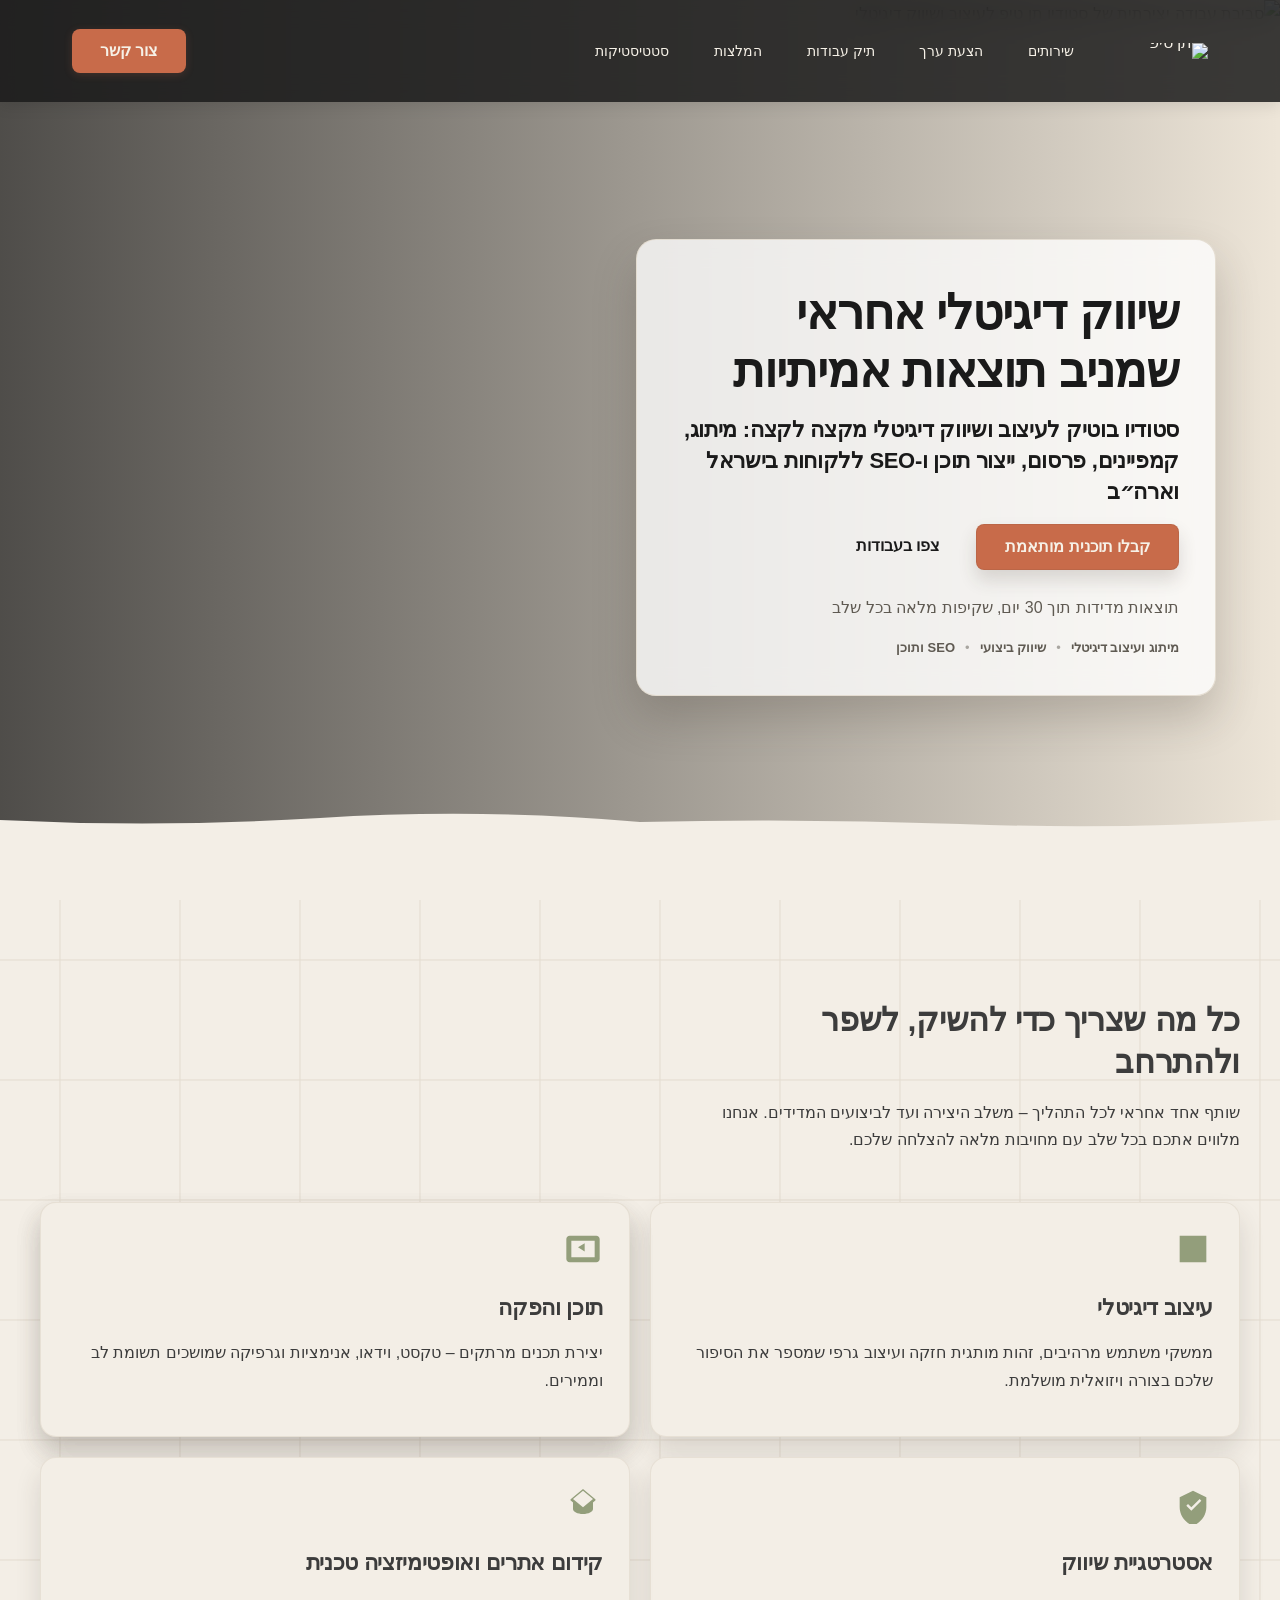
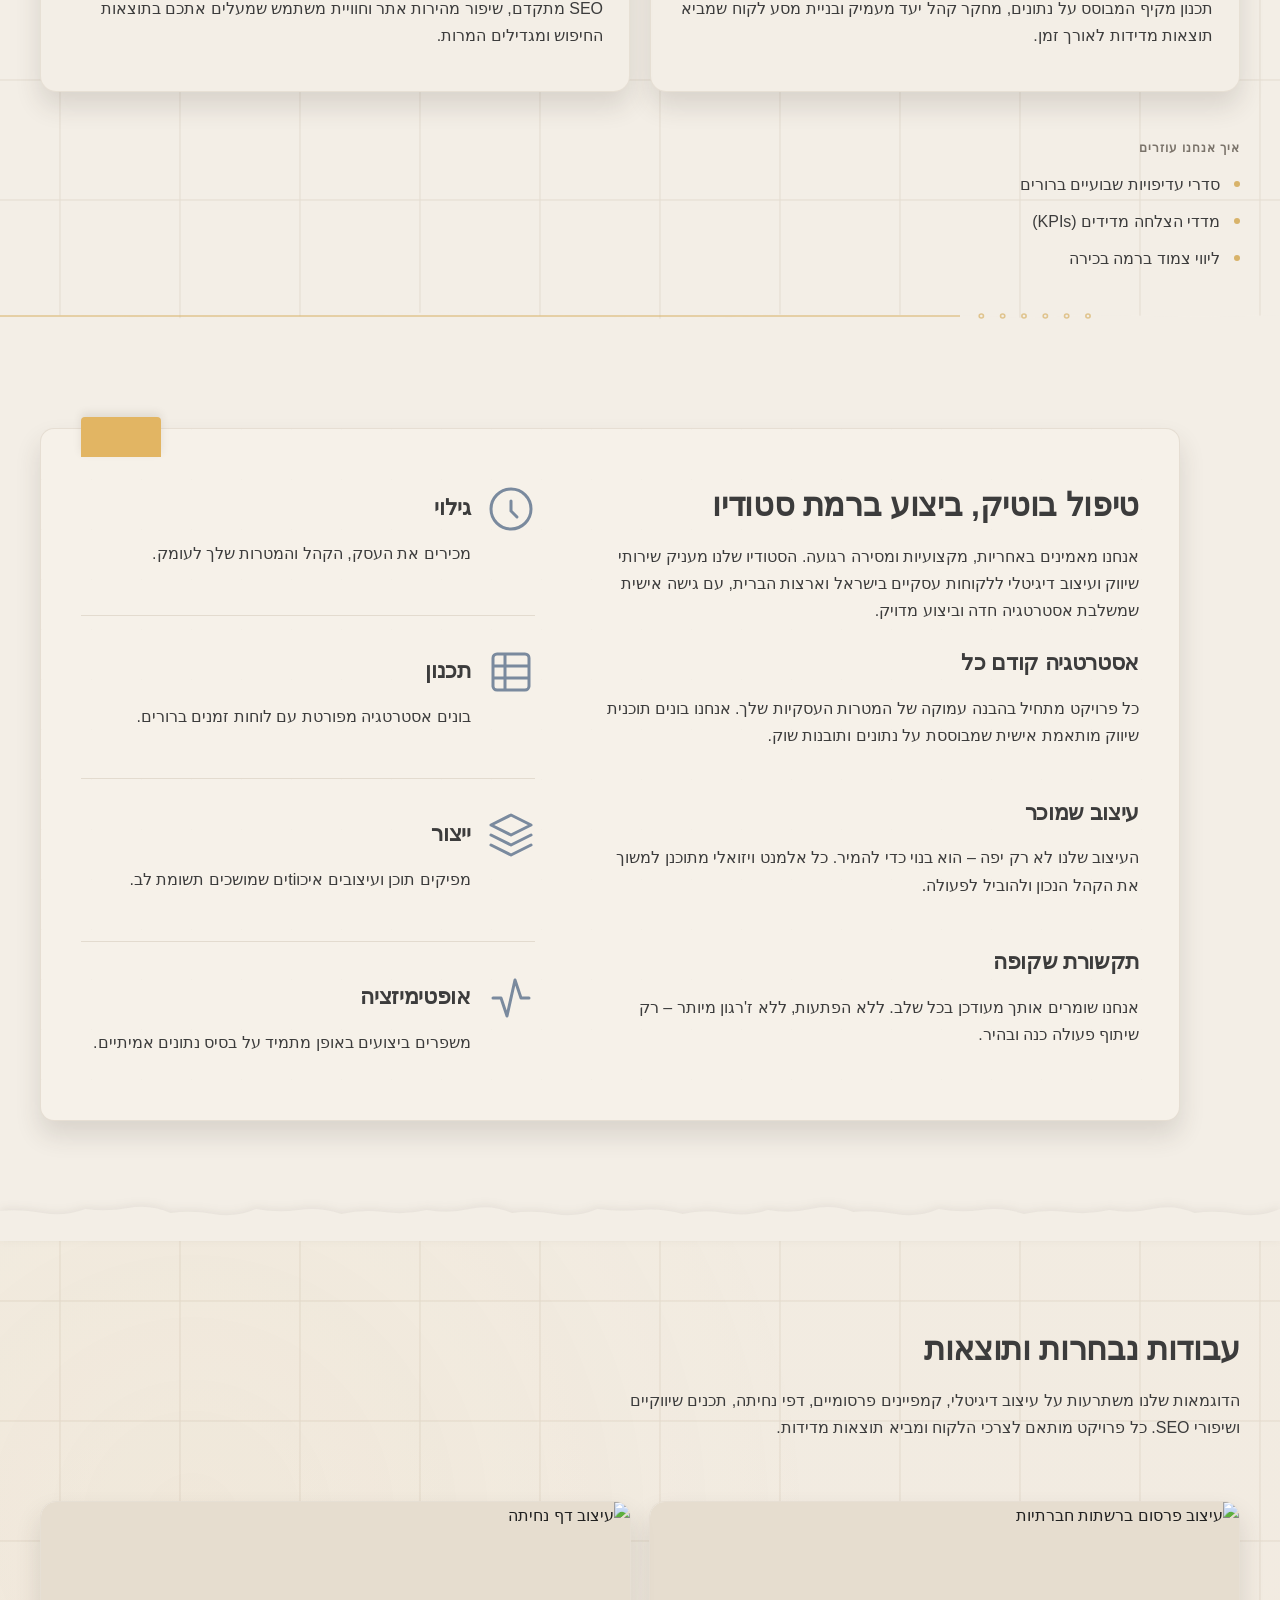
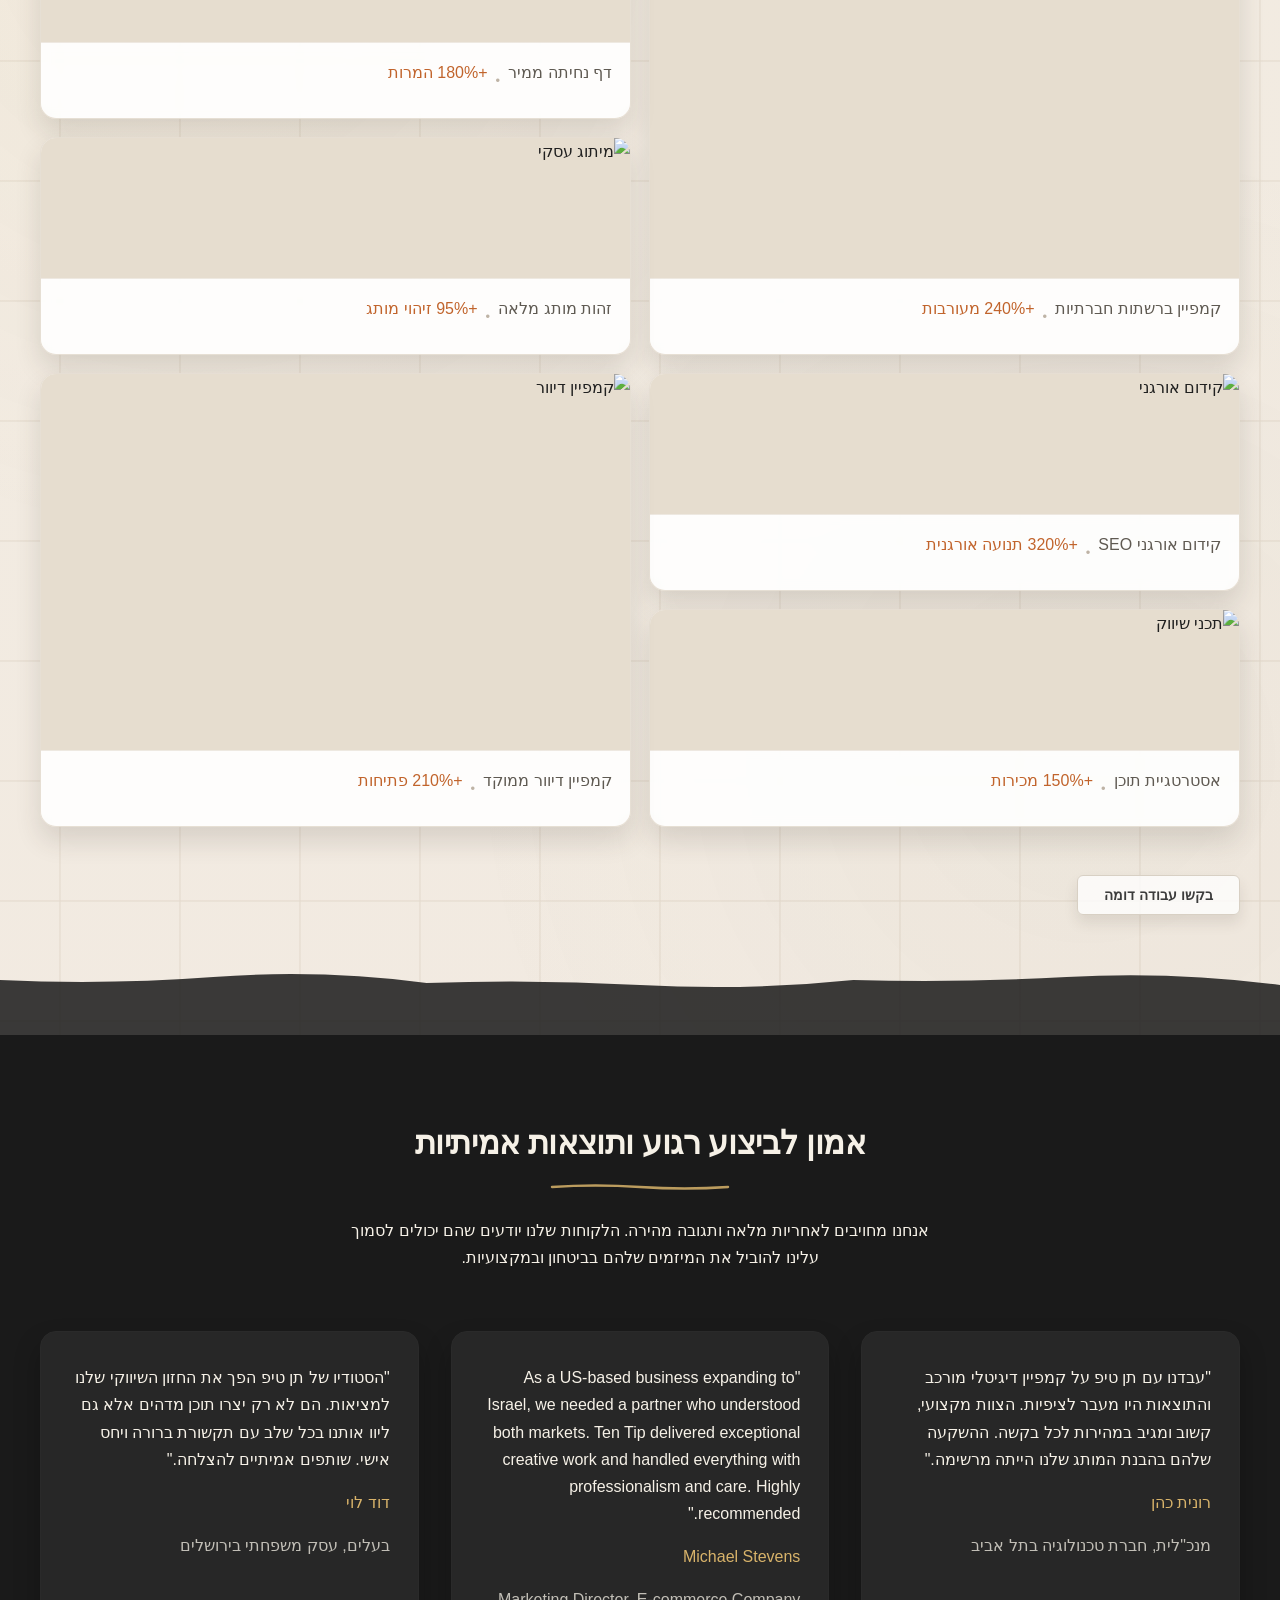
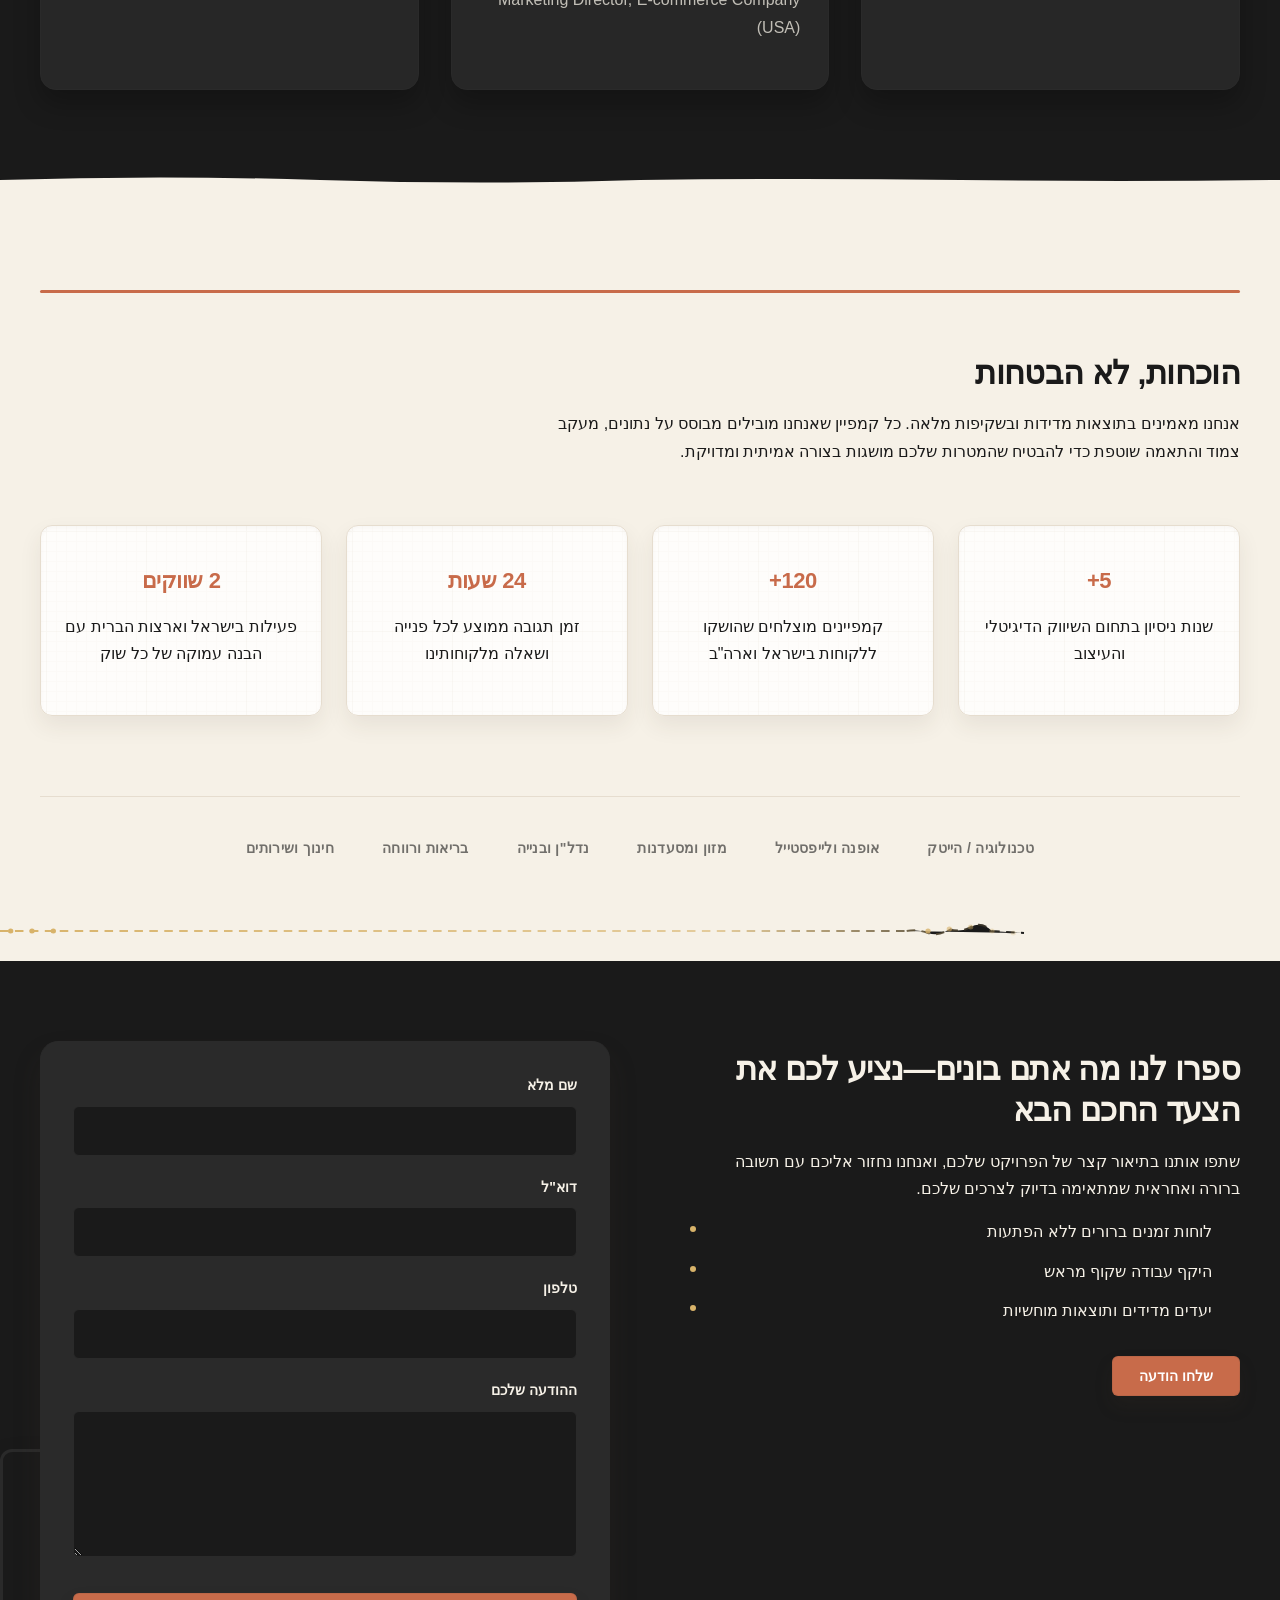
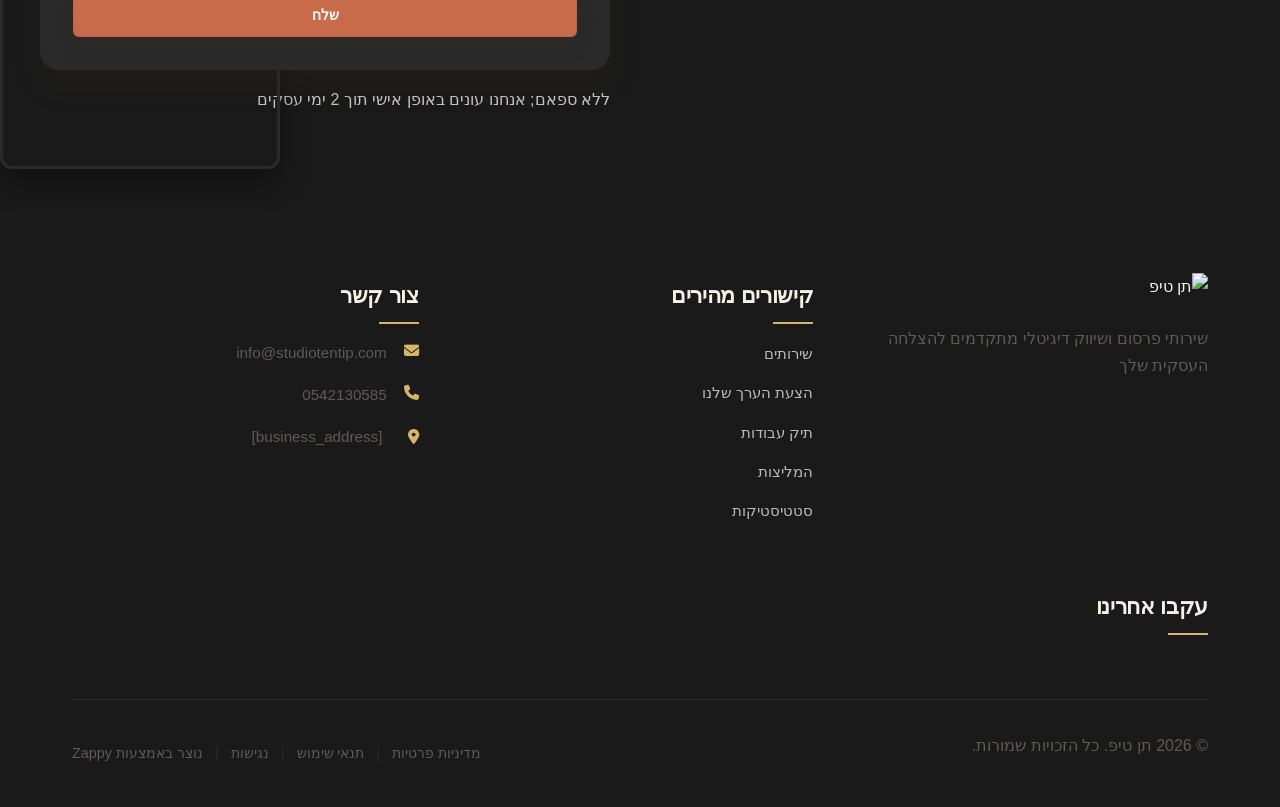
==== commit b1759668: "Background sync: Progressive GitHub Sync" ====
--- a/index.html
+++ b/index.html
@@ -325,16 +325,16 @@
 
   <nav class="navbar" dir="rtl">
   <button class="mobile-toggle" id="mobileToggle" aria-label="Menu">
-    <svg class="hamburger-icon" width="24" height="24" viewbox="0 0 24 24" fill="none">
+    <svg class="hamburger-icon" width="24" height="24" viewBox="0 0 24 24" fill="none">
       <path d="M3 12h18M3 6h18M3 18h18" stroke="currentColor" stroke-width="2" stroke-linecap="round"></path>
     </svg>
-    <svg class="close-icon" width="24" height="24" viewbox="0 0 24 24" fill="none" style="display: none;">
+    <svg class="close-icon" width="24" height="24" viewBox="0 0 24 24" fill="none" style="display: none;">
       <path d="M18 6L6 18M6 6l12 12" stroke="currentColor" stroke-width="2" stroke-linecap="round"></path>
     </svg>
   </button>
   
-  <button class="phone-header-btn" data-phone="[business_phone]" aria-label="Call">
-    <svg width="20" height="20" viewbox="0 0 24 24" fill="currentColor">
+  <button class="phone-header-btn" data-phone="0542130585" aria-label="Call">
+    <svg width="20" height="20" viewBox="0 0 24 24" fill="currentColor">
       <path d="M22 16.92v3a2 2 0 0 1-2.18 2 19.79 19.79 0 0 1-8.63-3.07 19.5 19.5 0 0 1-6-6 19.79 19.79 0 0 1-3.07-8.67A2 2 0 0 1 4.11 2h3a2 2 0 0 1 2 1.72 12.84 12.84 0 0 0 .7 2.81 2 2 0 0 1-.45 2.11L8.09 9.91a16 16 0 0 0 6 6l1.27-1.27a2 2 0 0 1 2.11-.45 12.84 12.84 0 0 0 2.81.7A2 2 0 0 1 22 16.92z"></path>
     </svg>
   </button>
@@ -736,7 +736,7 @@
         const phoneLinks = document.querySelectorAll('a[href^="tel:"]');
         const phoneNumber = phoneLinks.length > 0 
           ? phoneLinks[0].getAttribute('href').replace('tel:', '')
-          : '[business_phone]';
+          : '0542130585';
         
         window.location.href = 'tel:' + phoneNumber;
         console.log('[Navbar] Phone button clicked');
@@ -812,7 +812,7 @@
   </div>
 
   <div class="index-hero-section__divider-wrapper">
-    <svg data-no-icon-edit="true" aria-hidden="true" viewbox="0 0 1200 100" preserveaspectratio="none" xmlns="http://www.w3.org/2000/svg">
+    <svg data-no-icon-edit="true" aria-hidden="true" viewBox="0 0 1200 100" preserveAspectRatio="none" xmlns="http://www.w3.org/2000/svg">
       <path d="M0,100 L0,20 Q150,28 300,18 T600,22 Q750,18 900,24 T1200,20 L1200,100 Z" fill="#F3EEE6"></path>
     </svg>
   </div>
@@ -828,7 +828,7 @@
     <div class="index-services-section__grid">
       <div class="index-services-section__card index-services-section__card--large">
         <div class="index-services-section__card-content">
-          <svg class="index-services-section__icon" data-element-type="icon" data-icon-type="svg" viewbox="0 0 48 48" width="40" height="40" xmlns="http://www.w3.org/2000/svg">
+          <svg class="index-services-section__icon" data-element-type="icon" data-icon-type="svg" viewBox="0 0 48 48" width="40" height="40" xmlns="http://www.w3.org/2000/svg">
             <path d="M8 8h32v32H8z M16 16h16v16H16z M20 20h8v8h-8z" fill="currentColor"></path>
           </svg>
           <h3 class="index-services-section__card-title">עיצוב דיגיטלי</h3>
@@ -838,7 +838,7 @@
 
       <div class="index-services-section__card index-services-section__card--large">
         <div class="index-services-section__card-content">
-          <svg class="index-services-section__icon" data-element-type="icon" data-icon-type="svg" viewbox="0 0 48 48" width="40" height="40" xmlns="http://www.w3.org/2000/svg">
+          <svg class="index-services-section__icon" data-element-type="icon" data-icon-type="svg" viewBox="0 0 48 48" width="40" height="40" xmlns="http://www.w3.org/2000/svg">
             <path d="M24 8L8 16v12c0 10 7 19 16 22 9-3 16-12 16-22V16L24 8zm-2 24l-6-6 2-2 4 4 10-10 2 2-12 12z" fill="currentColor"></path>
           </svg>
           <h3 class="index-services-section__card-title">אסטרטגיית שיווק</h3>
@@ -848,7 +848,7 @@
 
       <div class="index-services-section__card index-services-section__card--small">
         <div class="index-services-section__card-content">
-          <svg class="index-services-section__icon" data-element-type="icon" data-icon-type="svg" viewbox="0 0 48 48" width="40" height="40" xmlns="http://www.w3.org/2000/svg">
+          <svg class="index-services-section__icon" data-element-type="icon" data-icon-type="svg" viewBox="0 0 48 48" width="40" height="40" xmlns="http://www.w3.org/2000/svg">
             <path d="M38 18h-8V8H18v10h-8l14 16 14-16zM10 38v4h28v-4H10z" fill="currentColor"></path>
           </svg>
           <h3 class="index-services-section__card-title">פרסום ממומן</h3>
@@ -858,7 +858,7 @@
 
       <div class="index-services-section__card index-services-section__card--small">
         <div class="index-services-section__card-content">
-          <svg class="index-services-section__icon" data-element-type="icon" data-icon-type="svg" viewbox="0 0 48 48" width="40" height="40" xmlns="http://www.w3.org/2000/svg">
+          <svg class="index-services-section__icon" data-element-type="icon" data-icon-type="svg" viewBox="0 0 48 48" width="40" height="40" xmlns="http://www.w3.org/2000/svg">
             <path d="M40 8H8c-2.2 0-4 1.8-4 4v24c0 2.2 1.8 4 4 4h32c2.2 0 4-1.8 4-4V12c0-2.2-1.8-4-4-4zm-2 26H10V14h28v20z M18 22l8-5v10l-8-5z" fill="currentColor"></path>
           </svg>
           <h3 class="index-services-section__card-title">תוכן והפקה</h3>
@@ -868,7 +868,7 @@
 
       <div class="index-services-section__card index-services-section__card--small index-services-section__card--span">
         <div class="index-services-section__card-content">
-          <svg class="index-services-section__icon" data-element-type="icon" data-icon-type="svg" viewbox="0 0 48 48" width="40" height="40" xmlns="http://www.w3.org/2000/svg">
+          <svg class="index-services-section__icon" data-element-type="icon" data-icon-type="svg" viewBox="0 0 48 48" width="40" height="40" xmlns="http://www.w3.org/2000/svg">
             <path d="M38.8 18.4L24 6 9.2 18.4c-.4.4-.4 1 0 1.4l14.8 12.4 14.8-12.4c.4-.4.4-1 0-1.4zM24 28L12 18l12-10 12 10-12 10zm0 4l-12-10v8c0 3.3 5.4 6 12 6s12-2.7 12-6v-8L24 32z" fill="currentColor"></path>
           </svg>
           <h3 class="index-services-section__card-title">קידום אתרים ואופטימיזציה טכנית</h3>
@@ -888,7 +888,7 @@
   </div>
 
   <div class="index-services-section__divider-wrapper">
-    <svg data-no-icon-edit="true" aria-hidden="true" viewbox="0 0 1200 60" preserveaspectratio="none" xmlns="http://www.w3.org/2000/svg">
+    <svg data-no-icon-edit="true" aria-hidden="true" viewBox="0 0 1200 60" preserveAspectRatio="none" xmlns="http://www.w3.org/2000/svg">
       <path d="M0,60 L0,28 Q60,26 120,29 T240,27 Q300,30 360,26 T480,28 Q540,27 600,30 T720,26 Q780,29 840,27 T960,30 Q1020,26 1080,28 T1200,27 L1200,60 Z" fill="#F3EEE6"></path>
       <line x1="0" y1="28" x2="900" y2="28" stroke="var(--accent)" stroke-width="1.5" opacity="0.7"></line>
       <g stroke="var(--accent)" stroke-width="1.5" opacity="0.7" fill="none">
@@ -935,7 +935,7 @@
         <!-- Process Steps Column (END/Left) -->
         <div class="process-column">
           <div class="process-step">
-            <svg data-no-icon-edit="true" aria-hidden="true" class="process-icon" viewbox="0 0 24 24" fill="none" xmlns="http://www.w3.org/2000/svg">
+            <svg data-no-icon-edit="true" aria-hidden="true" class="process-icon" viewBox="0 0 24 24" fill="none" xmlns="http://www.w3.org/2000/svg">
               <circle cx="12" cy="12" r="10" stroke="currentColor" stroke-width="1.5"></circle>
               <path d="M12 8v5l3 3" stroke="currentColor" stroke-width="1.5" stroke-linecap="round"></path>
             </svg>
@@ -946,7 +946,7 @@
           </div>
           
           <div class="process-step">
-            <svg data-no-icon-edit="true" aria-hidden="true" class="process-icon" viewbox="0 0 24 24" fill="none" xmlns="http://www.w3.org/2000/svg">
+            <svg data-no-icon-edit="true" aria-hidden="true" class="process-icon" viewBox="0 0 24 24" fill="none" xmlns="http://www.w3.org/2000/svg">
               <rect x="3" y="3" width="18" height="18" rx="2" stroke="currentColor" stroke-width="1.5"></rect>
               <path d="M9 3v18M3 9h18M3 15h18" stroke="currentColor" stroke-width="1.5"></path>
             </svg>
@@ -957,7 +957,7 @@
           </div>
           
           <div class="process-step">
-            <svg data-no-icon-edit="true" aria-hidden="true" class="process-icon" viewbox="0 0 24 24" fill="none" xmlns="http://www.w3.org/2000/svg">
+            <svg data-no-icon-edit="true" aria-hidden="true" class="process-icon" viewBox="0 0 24 24" fill="none" xmlns="http://www.w3.org/2000/svg">
               <path d="M12 2L2 7l10 5 10-5-10-5z" stroke="currentColor" stroke-width="1.5" stroke-linejoin="round"></path>
               <path d="M2 17l10 5 10-5M2 12l10 5 10-5" stroke="currentColor" stroke-width="1.5" stroke-linecap="round" stroke-linejoin="round"></path>
             </svg>
@@ -968,7 +968,7 @@
           </div>
           
           <div class="process-step">
-            <svg data-no-icon-edit="true" aria-hidden="true" class="process-icon" viewbox="0 0 24 24" fill="none" xmlns="http://www.w3.org/2000/svg">
+            <svg data-no-icon-edit="true" aria-hidden="true" class="process-icon" viewBox="0 0 24 24" fill="none" xmlns="http://www.w3.org/2000/svg">
               <path d="M3 12h4l3 9 4-18 3 9h4" stroke="currentColor" stroke-width="1.5" stroke-linecap="round" stroke-linejoin="round"></path>
             </svg>
             <div class="process-content">
@@ -983,7 +983,7 @@
   
   <!-- Bottom Divider (Torn Paper Edge) -->
   <div class="value-prop-divider-wrapper">
-    <svg data-no-icon-edit="true" aria-hidden="true" viewbox="0 0 1200 60" preserveaspectratio="none" xmlns="http://www.w3.org/2000/svg">
+    <svg data-no-icon-edit="true" aria-hidden="true" viewBox="0 0 1200 60" preserveAspectRatio="none" xmlns="http://www.w3.org/2000/svg">
       <path d="M0,60 L0,30 Q20,28 40,32 T80,28 Q100,31 120,27 T160,32 Q180,29 200,33 T240,28 Q260,32 280,29 T320,33 Q340,28 360,31 T400,29 Q420,33 440,28 T480,32 Q500,29 520,33 T560,28 Q580,31 600,29 T640,33 Q660,28 680,32 T720,29 Q740,33 760,28 T800,31 Q820,29 840,33 T880,28 Q900,32 920,29 T960,33 Q980,28 1000,31 T1040,29 Q1060,33 1080,28 T1120,32 Q1140,29 1160,33 T1200,28 L1200,60 Z" fill="#F3EEE6"></path>
     </svg>
   </div>
@@ -1070,7 +1070,7 @@
   </div>
 
   <div class="index-portfolio-divider-wrapper">
-    <svg data-no-icon-edit="true" aria-hidden="true" viewbox="0 0 1200 100" preserveaspectratio="none" xmlns="http://www.w3.org/2000/svg">
+    <svg data-no-icon-edit="true" aria-hidden="true" viewBox="0 0 1200 100" preserveAspectRatio="none" xmlns="http://www.w3.org/2000/svg">
       <path d="M0,100 L0,45 Q100,50 200,42 T400,48 Q500,44 600,50 T800,45 Q900,48 1000,42 T1200,50 L1200,100 Z" fill="var(--bg-dark)" opacity="0.85"></path>
     </svg>
   </div>
@@ -1080,7 +1080,7 @@
   <div class="index-testimonials-container">
     <div class="index-testimonials-header">
       <h2>אמון לביצוע רגוע ותוצאות אמיתיות</h2>
-      <svg class="index-testimonials-accent-stroke" data-no-icon-edit="true" aria-hidden="true" viewbox="0 0 180 12" xmlns="http://www.w3.org/2000/svg">
+      <svg class="index-testimonials-accent-stroke" data-no-icon-edit="true" aria-hidden="true" viewBox="0 0 180 12" xmlns="http://www.w3.org/2000/svg">
         <path d="M2,6 Q45,3 90,6 T178,6" stroke="var(--accent)" stroke-width="2.5" fill="none" stroke-linecap="round"></path>
       </svg>
       <p>אנחנו מחויבים לאחריות מלאה ותגובה מהירה. הלקוחות שלנו יודעים שהם יכולים לסמוך עלינו להוביל את המיזמים שלהם בביטחון ובמקצועיות.</p>
@@ -1108,7 +1108,7 @@
   </div>
 
   <div class="index-testimonials-divider-wrapper">
-    <svg data-no-icon-edit="true" aria-hidden="true" viewbox="0 0 1200 60" preserveaspectratio="none" xmlns="http://www.w3.org/2000/svg">
+    <svg data-no-icon-edit="true" aria-hidden="true" viewBox="0 0 1200 60" preserveAspectRatio="none" xmlns="http://www.w3.org/2000/svg">
       <path d="M0,60 L0,30 Q150,25 300,30 T600,30 Q750,28 900,30 T1200,30 L1200,60 Z" fill="var(--bg-light)"></path>
     </svg>
   </div>
@@ -1156,7 +1156,7 @@
   </div>
 
   <div class="index-stats-section__divider-wrapper">
-    <svg data-no-icon-edit="true" aria-hidden="true" viewbox="0 0 1200 60" preserveaspectratio="none" xmlns="http://www.w3.org/2000/svg">
+    <svg data-no-icon-edit="true" aria-hidden="true" viewBox="0 0 1200 60" preserveAspectRatio="none" xmlns="http://www.w3.org/2000/svg">
       <defs>
         <linearGradient id="stitchGradient" x1="0%" y1="0%" x2="100%" y2="0%">
           <stop offset="0%" style="stop-color:#D8B36A;stop-opacity:1"></stop>
@@ -1240,11 +1240,11 @@
         <ul class="contact-list">
           <li>
             <i class="fas fa-envelope"></i>
-            <a href="mailto:[business_email]">[business_email]</a>
+            <a href="mailto:info@studiotentip.com">info@studiotentip.com</a>
           </li>
           <li>
             <i class="fas fa-phone"></i>
-            <a href="tel:[business_phone]">[business_phone]</a>
+            <a href="tel:0542130585">0542130585</a>
           </li>
           <li><a href="/"><i class="fas fa-map-marker-alt"></i>
             <span>[business_address]</span></a></li>
@@ -1254,9 +1254,9 @@
       <div class="footer-column footer-social">
         <h3 class="footer-heading">עקבו אחרינו</h3>
         <div class="social-links">
-          <a href="[facebook_handle]" aria-label="Facebook"><i class="fab fa-facebook-f"></i></a>
-          <a href="[instagram_handle]" aria-label="Instagram"><i class="fab fa-instagram"></i></a>
-          <a href="[whatsapp_handle]" aria-label="WhatsApp"><i class="fab fa-whatsapp"></i></a>
+          <a href="#" aria-label="Facebook" style="display:none !important;"><i class="fab fa-facebook-f"></i></a>
+          <a href="#" aria-label="Instagram" style="display:none !important;"><i class="fab fa-instagram"></i></a>
+          <a href="#" aria-label="WhatsApp" style="display:none !important;"><i class="fab fa-whatsapp"></i></a>
         </div>
       </div>
     </div>
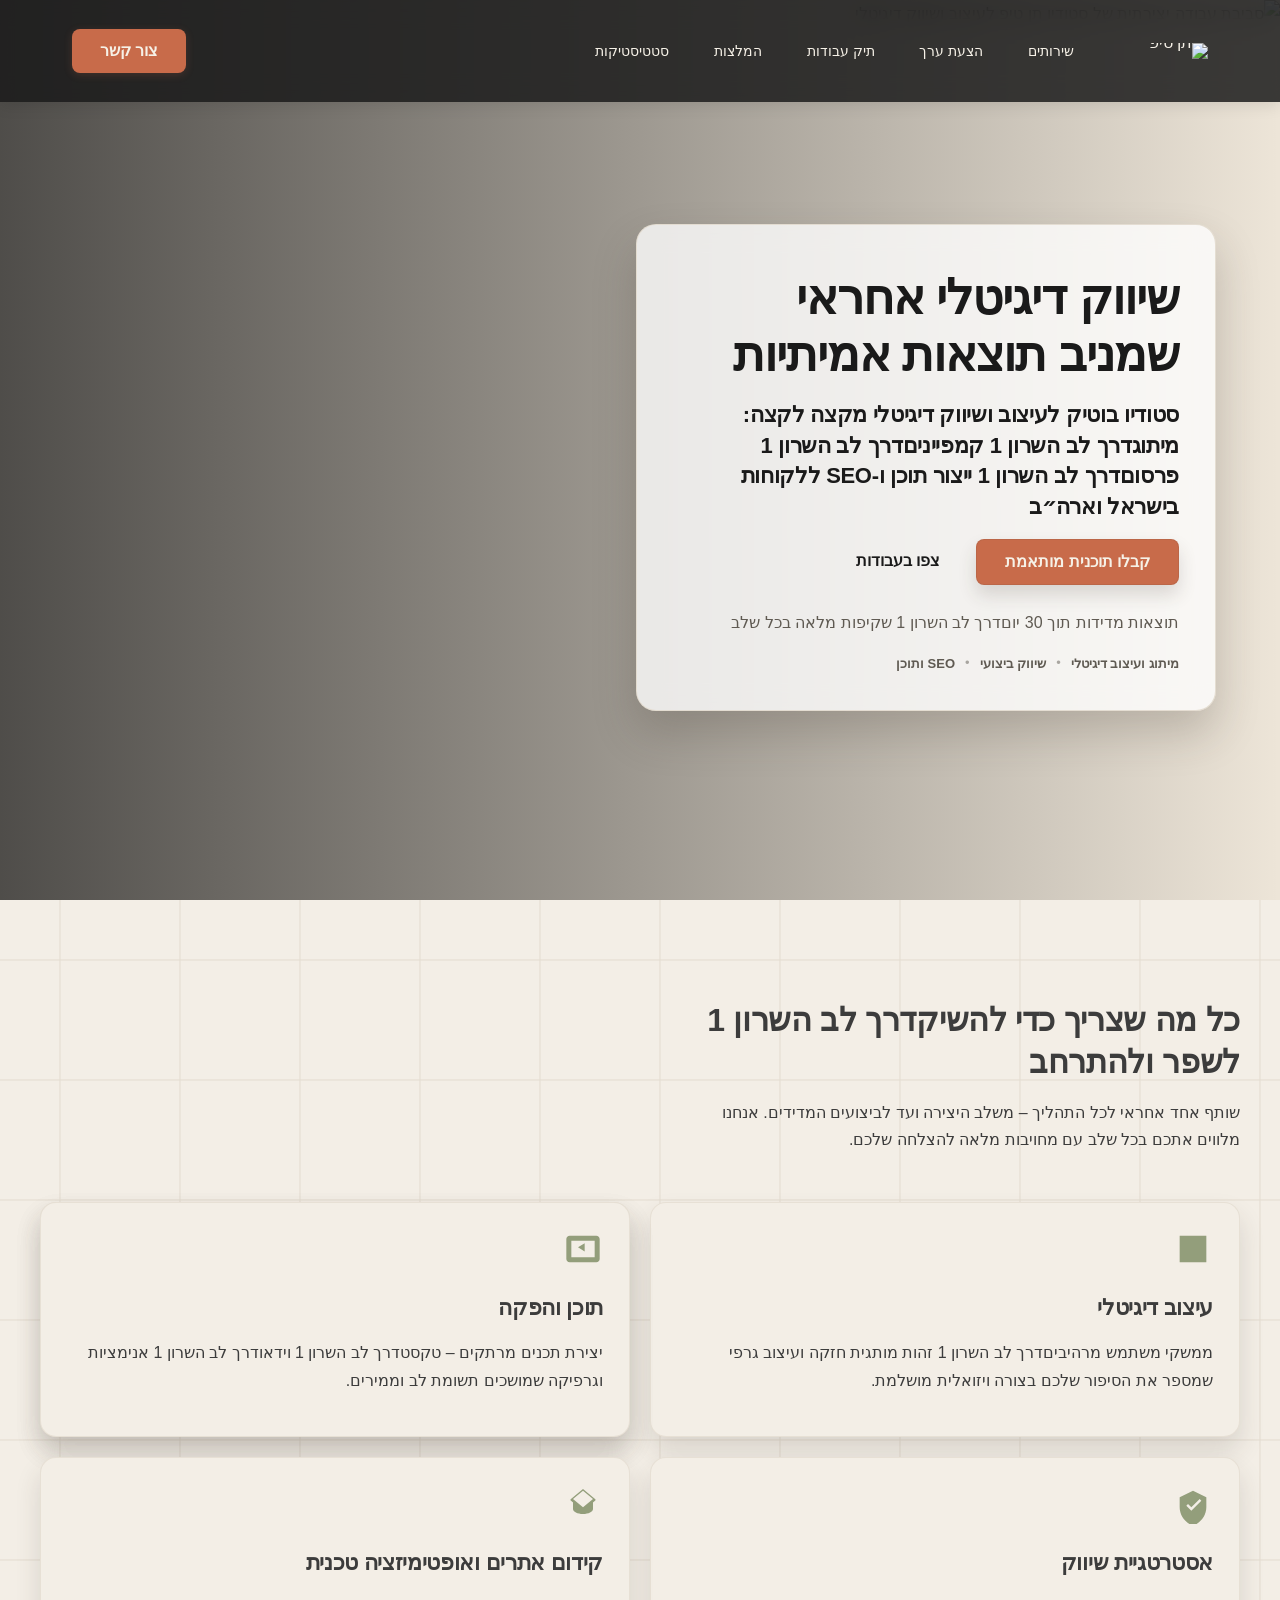
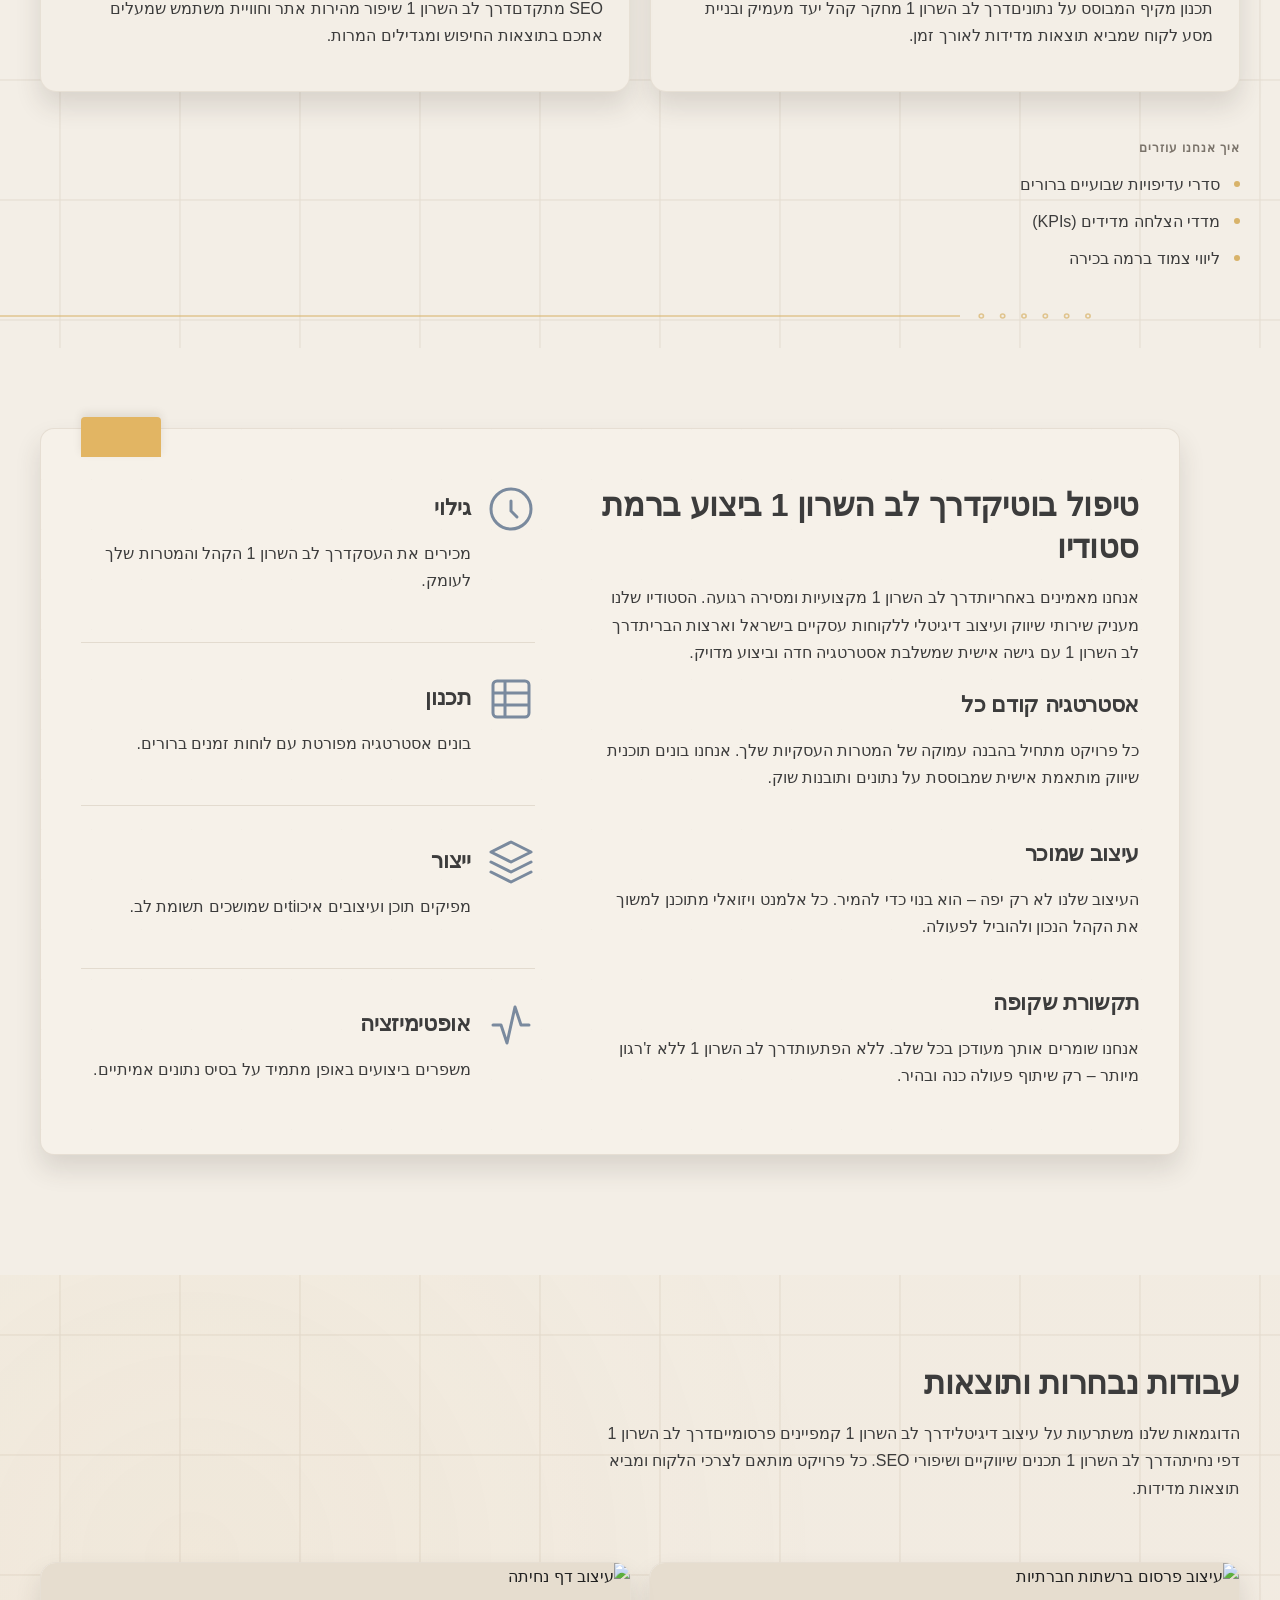
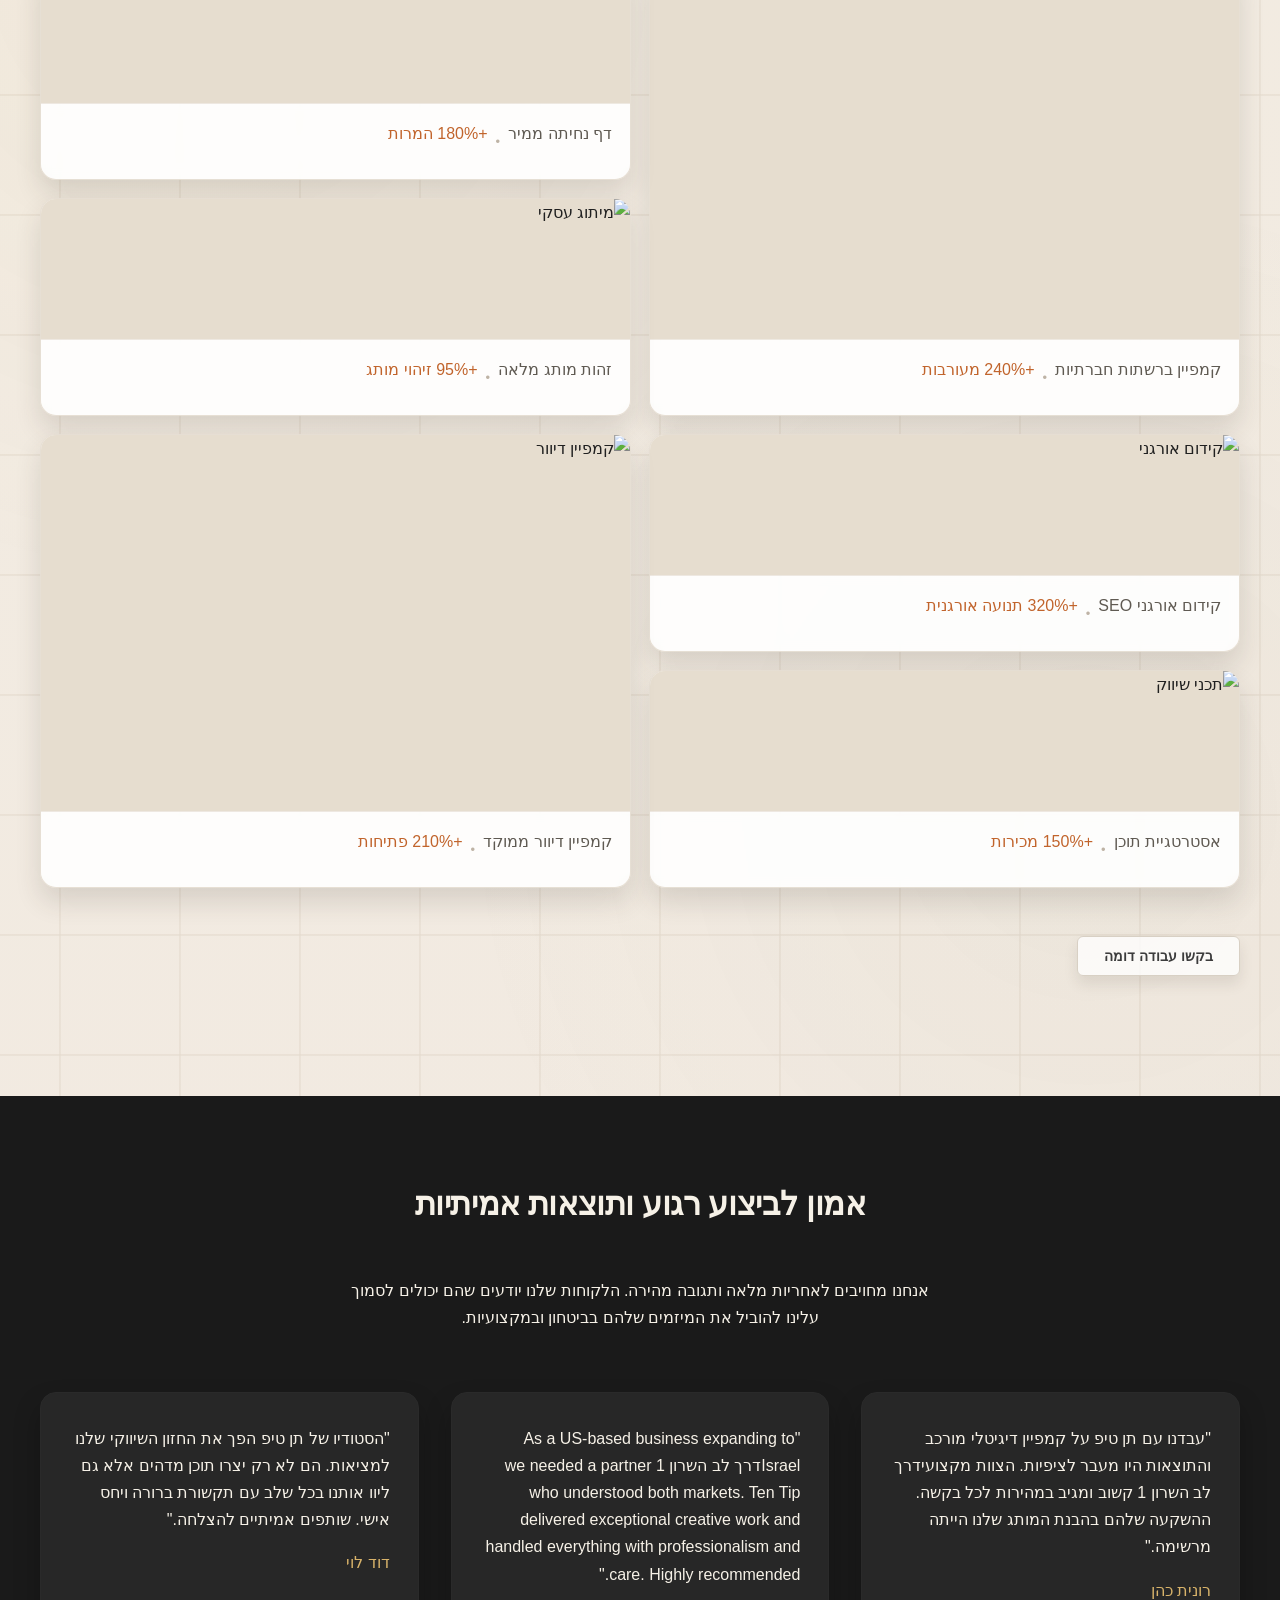
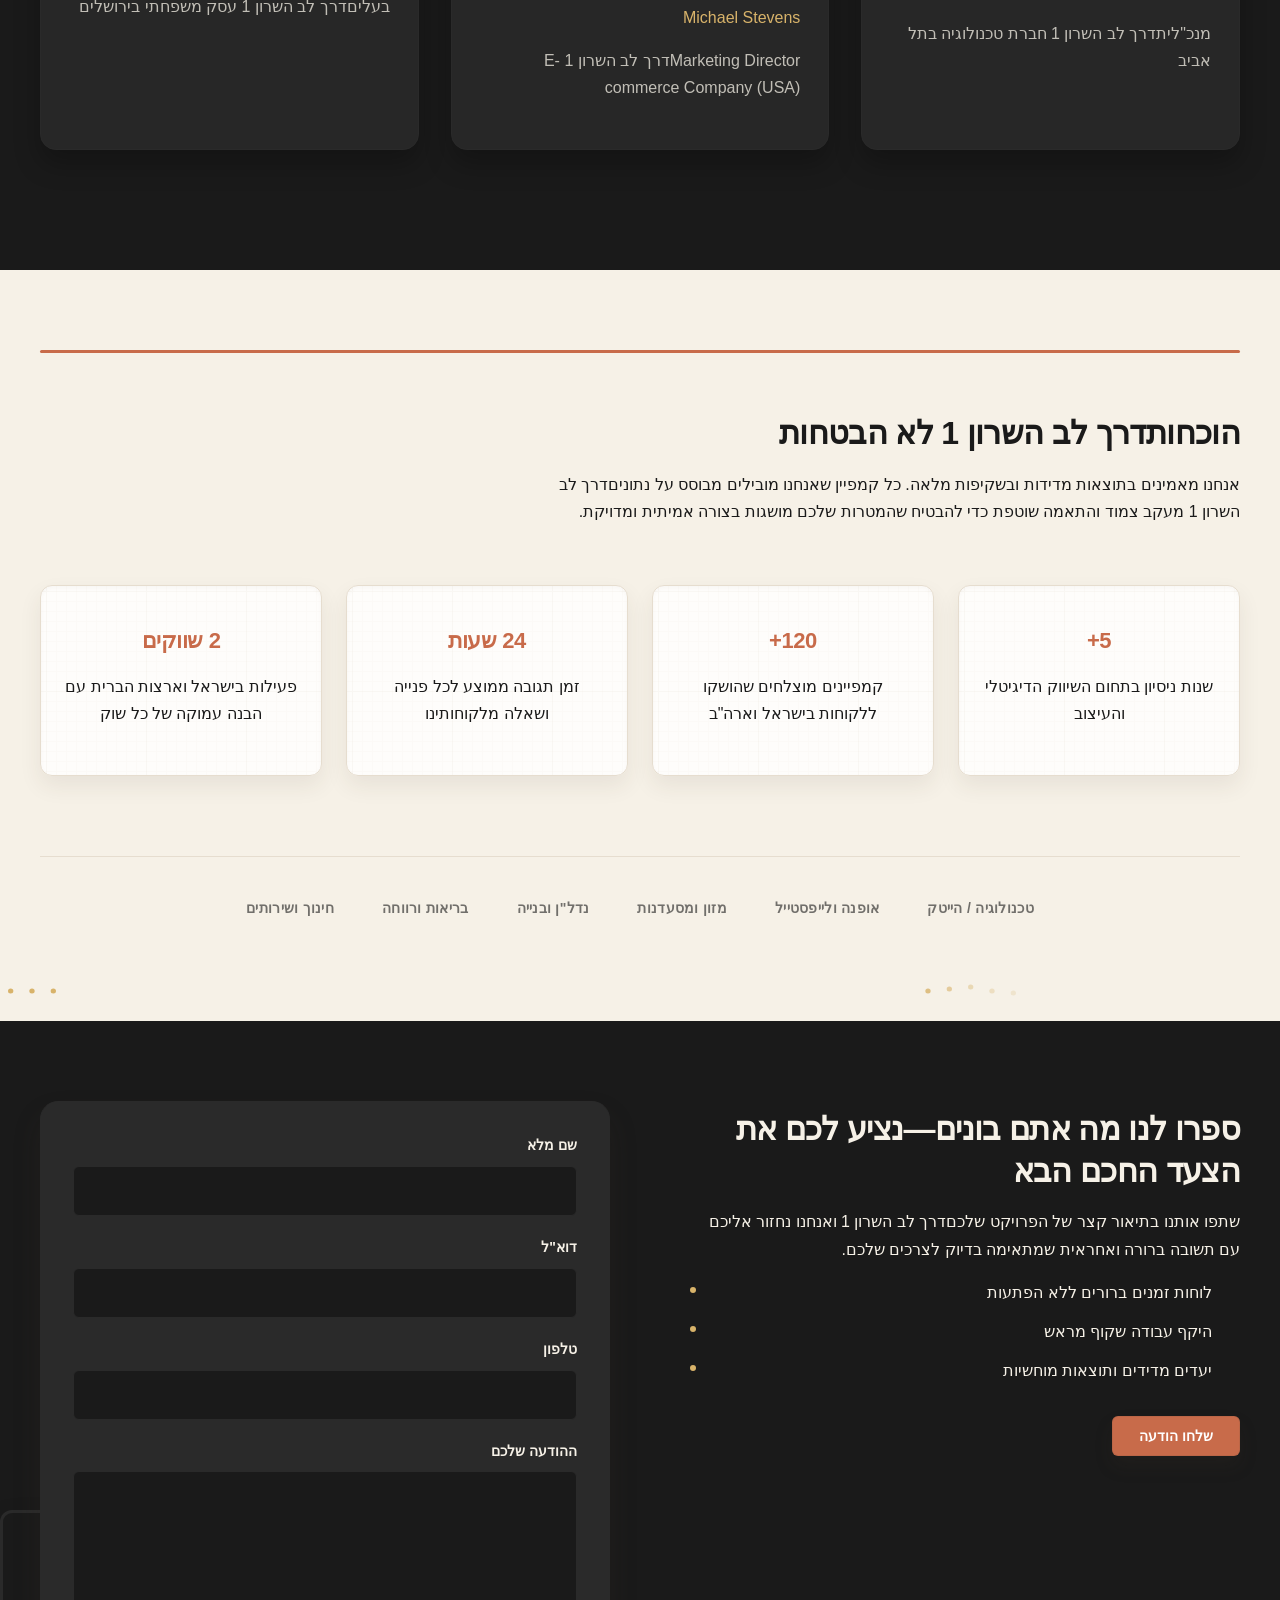
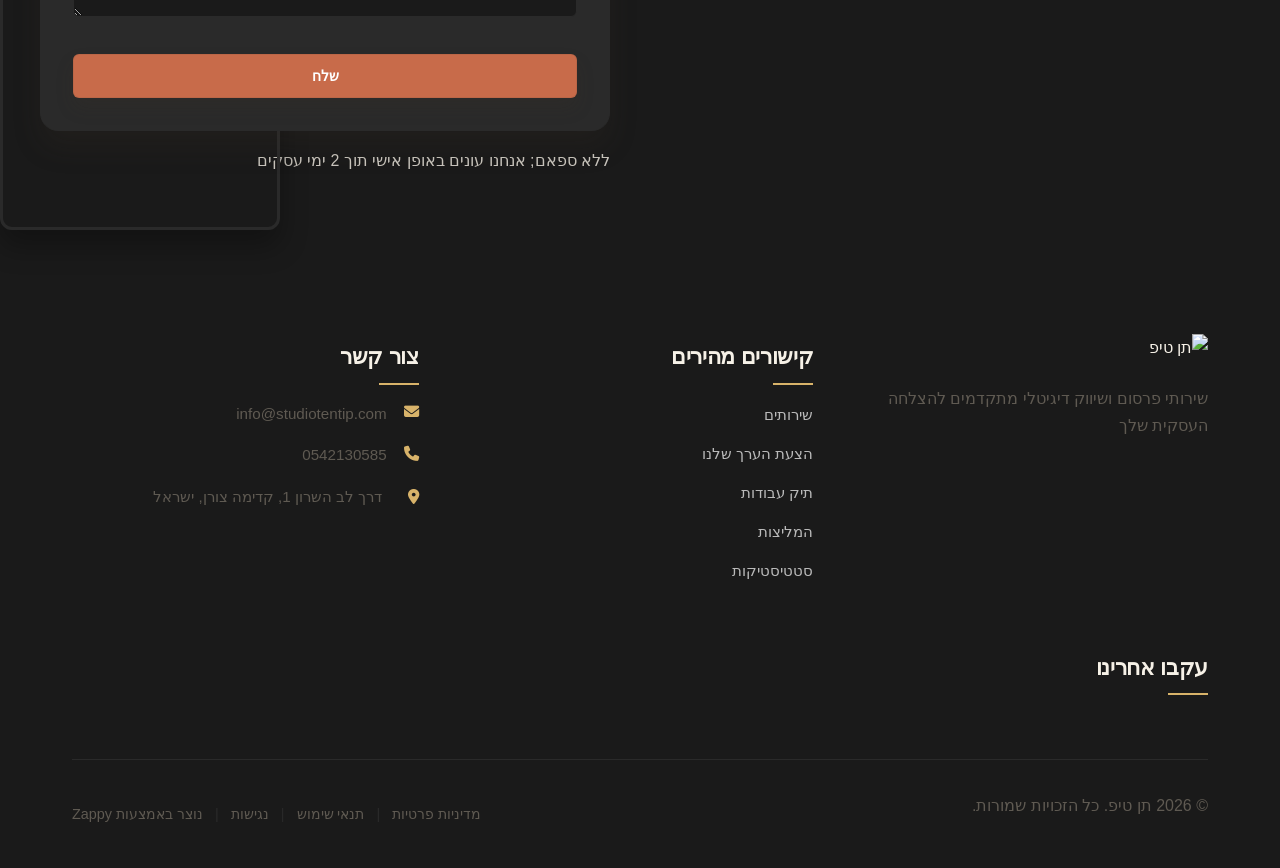
==== commit 70e6b74b: "Background sync: Progressive GitHub Sync" ====
--- a/index.html
+++ b/index.html
@@ -219,13 +219,13 @@
 </script>
 <!-- End Zappy Analytics -->
     <meta property="og:title" content="סטודיו עיצוב ושיווק דיגיטלי שמניע תוצאות — תן טיפ">
-  <meta property="og:description" content="תן טיפ - סטודיו עיצוב דיגיטלי בישראל המתמחה בשיווק, פרסום, קידום אתרים ועיצוב גרפי לעסקים. שירותי שיווק דיגיטלי מקצועיים עם אחריות מלאה ותוצאות מדידות.">
+  <meta property="og:description" content="תן טיפ - סטודיו עיצוב דיגיטלי בישראל המתמחה בשיווקדרך לב השרון 1 פרסוםדרך לב השרון 1 קידום אתרים ועיצוב גרפי לעסקים. שירותי שיווק דיגיטלי מקצועיים עם אחריות מלאה ותוצאות מדידות.">
   <meta property="og:type" content="website">
   <meta property="og:locale" content="he_IL">
   
   <meta name="twitter:card" content="summary_large_image">
   <meta name="twitter:title" content="סטודיו עיצוב ושיווק דיגיטלי שמניע תוצאות — תן טיפ">
-  <meta name="twitter:description" content="תן טיפ - סטודיו עיצוב דיגיטלי בישראל המתמחה בשיווק, פרסום, קידום אתרים ועיצוב גרפי לעסקים. שירותי שיווק דיגיטלי מקצועיים עם אחריות מלאה ותוצאות מדידות.">
+  <meta name="twitter:description" content="תן טיפ - סטודיו עיצוב דיגיטלי בישראל המתמחה בשיווקדרך לב השרון 1 פרסוםדרך לב השרון 1 קידום אתרים ועיצוב גרפי לעסקים. שירותי שיווק דיגיטלי מקצועיים עם אחריות מלאה ותוצאות מדידות.">
   
   <link rel="stylesheet" href="https://cdnjs.cloudflare.com/ajax/libs/font-awesome/6.4.0/css/all.min.css">
 
@@ -785,21 +785,21 @@
   <main>
     <section id="hero" class="index-hero-section" data-layout-spec="בית-hero" data-hero-type="fullscreen-scrim">
   <div class="index-hero-section__bg-wrapper">
-    <img data-hero-bg="true" data-placeholder="index-hero-bg" data-context="Warm, inviting workspace scene for a digital marketing and design studio. Show a modern, minimalist desk setup with a laptop displaying colorful design work, a notebook with sketches, a coffee cup, and soft natural lighting. Warm tones (terracotta, cream, gold accents), subtle film grain texture. The scene should feel creative, professional, and human-centered. Focus on craftsmanship and attention to detail. Soft shadows, cozy atmosphere, shot from a slightly elevated angle. Color palette: warm beige, terracotta, soft gold, cream whites." width="1920" height="1080" src="/assets/site-index-hero-bg.webp" alt="סביבת עבודה יצירתית של סטודיו תן טיפ לעיצוב ושיווק דיגיטלי" class="index-hero-section__bg-image">
+    <img data-hero-bg="true" data-placeholder="index-hero-bg" data-context="Warmדרך לב השרון 1 inviting workspace scene for a digital marketing and design studio. Show a modernדרך לב השרון 1 minimalist desk setup with a laptop displaying colorful design workדרך לב השרון 1 a notebook with sketchesדרך לב השרון 1 a coffee cupדרך לב השרון 1 and soft natural lighting. Warm tones (terracottaדרך לב השרון 1 creamדרך לב השרון 1 gold accents)דרך לב השרון 1 subtle film grain texture. The scene should feel creativeדרך לב השרון 1 professionalדרך לב השרון 1 and human-centered. Focus on craftsmanship and attention to detail. Soft shadowsדרך לב השרון 1 cozy atmosphereדרך לב השרון 1 shot from a slightly elevated angle. Color palette: warm beigeדרך לב השרון 1 terracottaדרך לב השרון 1 soft goldדרך לב השרון 1 cream whites." width="1920" height="1080" src="/assets/site-index-hero-bg.webp" alt="סביבת עבודה יצירתית של סטודיו תן טיפ לעיצוב ושיווק דיגיטלי" class="index-hero-section__bg-image">
     <div class="index-hero-section__scrim" aria-hidden="true"></div>
   </div>
 
   <div class="index-hero-section__content-wrapper">
     <div class="index-hero-section__overlay-card">
       <h1 class="index-hero-section__title">שיווק דיגיטלי אחראי<br>שמניב תוצאות אמיתיות</h1>
-      <h3 class="index-hero-section__subtitle">סטודיו בוטיק לעיצוב ושיווק דיגיטלי מקצה לקצה: מיתוג, קמפיינים, פרסום, ייצור תוכן ו-SEO ללקוחות בישראל וארה״ב</h3>
+      <h3 class="index-hero-section__subtitle">סטודיו בוטיק לעיצוב ושיווק דיגיטלי מקצה לקצה: מיתוגדרך לב השרון 1 קמפייניםדרך לב השרון 1 פרסוםדרך לב השרון 1 ייצור תוכן ו-SEO ללקוחות בישראל וארה״ב</h3>
       
       <div class="index-hero-section__cta-row">
         <a href="#contact-form" class="index-hero-section__btn-primary">קבלו תוכנית מותאמת</a>
         <a href="#portfolio" class="index-hero-section__btn-secondary">צפו בעבודות</a>
       </div>
 
-      <p class="index-hero-section__reassurance">תוצאות מדידות תוך 30 יום, שקיפות מלאה בכל שלב</p>
+      <p class="index-hero-section__reassurance">תוצאות מדידות תוך 30 יוםדרך לב השרון 1 שקיפות מלאה בכל שלב</p>
 
       <div class="index-hero-section__service-tags">
         <span class="index-hero-section__tag">מיתוג ועיצוב דיגיטלי</span>
@@ -813,7 +813,7 @@
 
   <div class="index-hero-section__divider-wrapper">
     <svg data-no-icon-edit="true" aria-hidden="true" viewBox="0 0 1200 100" preserveAspectRatio="none" xmlns="http://www.w3.org/2000/svg">
-      <path d="M0,100 L0,20 Q150,28 300,18 T600,22 Q750,18 900,24 T1200,20 L1200,100 Z" fill="#F3EEE6"></path>
+      <path d="M0דרך לב השרון 1100 L0דרך לב השרון 120 Q150דרך לב השרון 128 300דרך לב השרון 118 T600דרך לב השרון 122 Q750דרך לב השרון 118 900דרך לב השרון 124 T1200דרך לב השרון 120 L1200דרך לב השרון 1100 Z" fill="#F3EEE6"></path>
     </svg>
   </div>
 </section>
@@ -821,7 +821,7 @@
 <section id="services" class="index-services-section" data-layout-spec="בית-services">
   <div class="index-services-section__container">
     <div class="index-services-section__header">
-      <h2 class="index-services-section__title">כל מה שצריך כדי להשיק, לשפר ולהתרחב</h2>
+      <h2 class="index-services-section__title">כל מה שצריך כדי להשיקדרך לב השרון 1 לשפר ולהתרחב</h2>
       <p class="index-services-section__intro">שותף אחד אחראי לכל התהליך – משלב היצירה ועד לביצועים המדידים. אנחנו מלווים אתכם בכל שלב עם מחויבות מלאה להצלחה שלכם.</p>
     </div>
 
@@ -832,7 +832,7 @@
             <path d="M8 8h32v32H8z M16 16h16v16H16z M20 20h8v8h-8z" fill="currentColor"></path>
           </svg>
           <h3 class="index-services-section__card-title">עיצוב דיגיטלי</h3>
-          <p class="index-services-section__card-text">ממשקי משתמש מרהיבים, זהות מותגית חזקה ועיצוב גרפי שמספר את הסיפור שלכם בצורה ויזואלית מושלמת.</p>
+          <p class="index-services-section__card-text">ממשקי משתמש מרהיביםדרך לב השרון 1 זהות מותגית חזקה ועיצוב גרפי שמספר את הסיפור שלכם בצורה ויזואלית מושלמת.</p>
         </div>
       </div>
 
@@ -842,7 +842,7 @@
             <path d="M24 8L8 16v12c0 10 7 19 16 22 9-3 16-12 16-22V16L24 8zm-2 24l-6-6 2-2 4 4 10-10 2 2-12 12z" fill="currentColor"></path>
           </svg>
           <h3 class="index-services-section__card-title">אסטרטגיית שיווק</h3>
-          <p class="index-services-section__card-text">תכנון מקיף המבוסס על נתונים, מחקר קהל יעד מעמיק ובניית מסע לקוח שמביא תוצאות מדידות לאורך זמן.</p>
+          <p class="index-services-section__card-text">תכנון מקיף המבוסס על נתוניםדרך לב השרון 1 מחקר קהל יעד מעמיק ובניית מסע לקוח שמביא תוצאות מדידות לאורך זמן.</p>
         </div>
       </div>
 
@@ -852,7 +852,7 @@
             <path d="M38 18h-8V8H18v10h-8l14 16 14-16zM10 38v4h28v-4H10z" fill="currentColor"></path>
           </svg>
           <h3 class="index-services-section__card-title">פרסום ממומן</h3>
-          <p class="index-services-section__card-text">קמפיינים ממוקדים בפייסבוק, אינסטגרם וגוגל עם אופטימיזציה מתמדת למקסום ROI.</p>
+          <p class="index-services-section__card-text">קמפיינים ממוקדים בפייסבוקדרך לב השרון 1 אינסטגרם וגוגל עם אופטימיזציה מתמדת למקסום ROI.</p>
         </div>
       </div>
 
@@ -862,7 +862,7 @@
             <path d="M40 8H8c-2.2 0-4 1.8-4 4v24c0 2.2 1.8 4 4 4h32c2.2 0 4-1.8 4-4V12c0-2.2-1.8-4-4-4zm-2 26H10V14h28v20z M18 22l8-5v10l-8-5z" fill="currentColor"></path>
           </svg>
           <h3 class="index-services-section__card-title">תוכן והפקה</h3>
-          <p class="index-services-section__card-text">יצירת תכנים מרתקים – טקסט, וידאו, אנימציות וגרפיקה שמושכים תשומת לב וממירים.</p>
+          <p class="index-services-section__card-text">יצירת תכנים מרתקים – טקסטדרך לב השרון 1 וידאודרך לב השרון 1 אנימציות וגרפיקה שמושכים תשומת לב וממירים.</p>
         </div>
       </div>
 
@@ -872,7 +872,7 @@
             <path d="M38.8 18.4L24 6 9.2 18.4c-.4.4-.4 1 0 1.4l14.8 12.4 14.8-12.4c.4-.4.4-1 0-1.4zM24 28L12 18l12-10 12 10-12 10zm0 4l-12-10v8c0 3.3 5.4 6 12 6s12-2.7 12-6v-8L24 32z" fill="currentColor"></path>
           </svg>
           <h3 class="index-services-section__card-title">קידום אתרים ואופטימיזציה טכנית</h3>
-          <p class="index-services-section__card-text">SEO מתקדם, שיפור מהירות אתר וחוויית משתמש שמעלים אתכם בתוצאות החיפוש ומגדילים המרות.</p>
+          <p class="index-services-section__card-text">SEO מתקדםדרך לב השרון 1 שיפור מהירות אתר וחוויית משתמש שמעלים אתכם בתוצאות החיפוש ומגדילים המרות.</p>
         </div>
       </div>
     </div>
@@ -889,7 +889,7 @@
 
   <div class="index-services-section__divider-wrapper">
     <svg data-no-icon-edit="true" aria-hidden="true" viewBox="0 0 1200 60" preserveAspectRatio="none" xmlns="http://www.w3.org/2000/svg">
-      <path d="M0,60 L0,28 Q60,26 120,29 T240,27 Q300,30 360,26 T480,28 Q540,27 600,30 T720,26 Q780,29 840,27 T960,30 Q1020,26 1080,28 T1200,27 L1200,60 Z" fill="#F3EEE6"></path>
+      <path d="M0דרך לב השרון 160 L0דרך לב השרון 128 Q60דרך לב השרון 126 120דרך לב השרון 129 T240דרך לב השרון 127 Q300דרך לב השרון 130 360דרך לב השרון 126 T480דרך לב השרון 128 Q540דרך לב השרון 127 600דרך לב השרון 130 T720דרך לב השרון 126 Q780דרך לב השרון 129 840דרך לב השרון 127 T960דרך לב השרון 130 Q1020דרך לב השרון 126 1080דרך לב השרון 128 T1200דרך לב השרון 127 L1200דרך לב השרון 160 Z" fill="#F3EEE6"></path>
       <line x1="0" y1="28" x2="900" y2="28" stroke="var(--accent)" stroke-width="1.5" opacity="0.7"></line>
       <g stroke="var(--accent)" stroke-width="1.5" opacity="0.7" fill="none">
         <circle cx="920" cy="28" r="2"></circle>
@@ -911,8 +911,8 @@
       <div class="panel-grid">
         <!-- Content Column (START/Right) -->
         <div class="content-column">
-          <h2>טיפול בוטיק, ביצוע ברמת סטודיו</h2>
-          <p>אנחנו מאמינים באחריות, מקצועיות ומסירה רגועה. הסטודיו שלנו מעניק שירותי שיווק ועיצוב דיגיטלי ללקוחות עסקיים בישראל וארצות הברית, עם גישה אישית שמשלבת אסטרטגיה חדה וביצוע מדויק.</p>
+          <h2>טיפול בוטיקדרך לב השרון 1 ביצוע ברמת סטודיו</h2>
+          <p>אנחנו מאמינים באחריותדרך לב השרון 1 מקצועיות ומסירה רגועה. הסטודיו שלנו מעניק שירותי שיווק ועיצוב דיגיטלי ללקוחות עסקיים בישראל וארצות הבריתדרך לב השרון 1 עם גישה אישית שמשלבת אסטרטגיה חדה וביצוע מדויק.</p>
           
           <div class="differentiators">
             <div class="diff-item">
@@ -927,7 +927,7 @@
             
             <div class="diff-item">
               <h3>תקשורת שקופה</h3>
-              <p>אנחנו שומרים אותך מעודכן בכל שלב. ללא הפתעות, ללא ז'רגון מיותר – רק שיתוף פעולה כנה ובהיר.</p>
+              <p>אנחנו שומרים אותך מעודכן בכל שלב. ללא הפתעותדרך לב השרון 1 ללא ז'רגון מיותר – רק שיתוף פעולה כנה ובהיר.</p>
             </div>
           </div>
         </div>
@@ -941,7 +941,7 @@
             </svg>
             <div class="process-content">
               <h3>גילוי</h3>
-              <p>מכירים את העסק, הקהל והמטרות שלך לעומק.</p>
+              <p>מכירים את העסקדרך לב השרון 1 הקהל והמטרות שלך לעומק.</p>
             </div>
           </div>
           
@@ -984,7 +984,7 @@
   <!-- Bottom Divider (Torn Paper Edge) -->
   <div class="value-prop-divider-wrapper">
     <svg data-no-icon-edit="true" aria-hidden="true" viewBox="0 0 1200 60" preserveAspectRatio="none" xmlns="http://www.w3.org/2000/svg">
-      <path d="M0,60 L0,30 Q20,28 40,32 T80,28 Q100,31 120,27 T160,32 Q180,29 200,33 T240,28 Q260,32 280,29 T320,33 Q340,28 360,31 T400,29 Q420,33 440,28 T480,32 Q500,29 520,33 T560,28 Q580,31 600,29 T640,33 Q660,28 680,32 T720,29 Q740,33 760,28 T800,31 Q820,29 840,33 T880,28 Q900,32 920,29 T960,33 Q980,28 1000,31 T1040,29 Q1060,33 1080,28 T1120,32 Q1140,29 1160,33 T1200,28 L1200,60 Z" fill="#F3EEE6"></path>
+      <path d="M0דרך לב השרון 160 L0דרך לב השרון 130 Q20דרך לב השרון 128 40דרך לב השרון 132 T80דרך לב השרון 128 Q100דרך לב השרון 131 120דרך לב השרון 127 T160דרך לב השרון 132 Q180דרך לב השרון 129 200דרך לב השרון 133 T240דרך לב השרון 128 Q260דרך לב השרון 132 280דרך לב השרון 129 T320דרך לב השרון 133 Q340דרך לב השרון 128 360דרך לב השרון 131 T400דרך לב השרון 129 Q420דרך לב השרון 133 440דרך לב השרון 128 T480דרך לב השרון 132 Q500דרך לב השרון 129 520דרך לב השרון 133 T560דרך לב השרון 128 Q580דרך לב השרון 131 600דרך לב השרון 129 T640דרך לב השרון 133 Q660דרך לב השרון 128 680דרך לב השרון 132 T720דרך לב השרון 129 Q740דרך לב השרון 133 760דרך לב השרון 128 T800דרך לב השרון 131 Q820דרך לב השרון 129 840דרך לב השרון 133 T880דרך לב השרון 128 Q900דרך לב השרון 132 920דרך לב השרון 129 T960דרך לב השרון 133 Q980דרך לב השרון 128 1000דרך לב השרון 131 T1040דרך לב השרון 129 Q1060דרך לב השרון 133 1080דרך לב השרון 128 T1120דרך לב השרון 132 Q1140דרך לב השרון 129 1160דרך לב השרון 133 T1200דרך לב השרון 128 L1200דרך לב השרון 160 Z" fill="#F3EEE6"></path>
     </svg>
   </div>
 </section>
@@ -993,13 +993,13 @@
   <div class="index-portfolio-container">
     <div class="index-portfolio-header">
       <h2>עבודות נבחרות ותוצאות</h2>
-      <p>הדוגמאות שלנו משתרעות על עיצוב דיגיטלי, קמפיינים פרסומיים, דפי נחיתה, תכנים שיווקיים ושיפורי SEO. כל פרויקט מותאם לצרכי הלקוח ומביא תוצאות מדידות.</p>
+      <p>הדוגמאות שלנו משתרעות על עיצוב דיגיטלידרך לב השרון 1 קמפיינים פרסומייםדרך לב השרון 1 דפי נחיתהדרך לב השרון 1 תכנים שיווקיים ושיפורי SEO. כל פרויקט מותאם לצרכי הלקוח ומביא תוצאות מדידות.</p>
     </div>
 
     <div class="index-portfolio-grid">
       <article class="index-portfolio-tile index-portfolio-tile-large-1">
         <div class="index-portfolio-image-wrapper">
-          <img data-placeholder="index-portfolio-image-1" data-context="Modern minimalist social media ad design for a boutique Israeli business, warm earthy tones, clean typography in Hebrew, professional marketing content with soft shadows and cream background" width="600" height="700" src="/assets/site-index-portfolio-image-1.webp" alt="עיצוב פרסום ברשתות חברתיות">
+          <img data-placeholder="index-portfolio-image-1" data-context="Modern minimalist social media ad design for a boutique Israeli businessדרך לב השרון 1 warm earthy tonesדרך לב השרון 1 clean typography in Hebrewדרך לב השרון 1 professional marketing content with soft shadows and cream background" width="600" height="700" src="/assets/site-index-portfolio-image-1.webp" alt="עיצוב פרסום ברשתות חברתיות">
         </div>
         <div class="index-portfolio-caption">
           <p class="index-portfolio-project-type">קמפיין ברשתות חברתיות</p>
@@ -1010,7 +1010,7 @@
 
       <article class="index-portfolio-tile index-portfolio-tile-small-1">
         <div class="index-portfolio-image-wrapper">
-          <img data-placeholder="index-portfolio-image-2" data-context="Elegant Hebrew landing page design mockup on laptop screen, warm neutral color palette, clean modern interface, boutique business aesthetic, soft lighting" width="400" height="300" src="/assets/site-index-portfolio-image-2.webp" alt="עיצוב דף נחיתה">
+          <img data-placeholder="index-portfolio-image-2" data-context="Elegant Hebrew landing page design mockup on laptop screenדרך לב השרון 1 warm neutral color paletteדרך לב השרון 1 clean modern interfaceדרך לב השרון 1 boutique business aestheticדרך לב השרון 1 soft lighting" width="400" height="300" src="/assets/site-index-portfolio-image-2.webp" alt="עיצוב דף נחיתה">
         </div>
         <div class="index-portfolio-caption">
           <p class="index-portfolio-project-type">דף נחיתה ממיר</p>
@@ -1021,7 +1021,7 @@
 
       <article class="index-portfolio-tile index-portfolio-tile-small-2">
         <div class="index-portfolio-image-wrapper">
-          <img data-placeholder="index-portfolio-image-3" data-context="Professional brand identity design showcase with Hebrew typography, business cards and logo variations, warm earthy color scheme, minimal and sophisticated" width="400" height="300" src="/assets/site-index-portfolio-image-3.webp" alt="מיתוג עסקי">
+          <img data-placeholder="index-portfolio-image-3" data-context="Professional brand identity design showcase with Hebrew typographyדרך לב השרון 1 business cards and logo variationsדרך לב השרון 1 warm earthy color schemeדרך לב השרון 1 minimal and sophisticated" width="400" height="300" src="/assets/site-index-portfolio-image-3.webp" alt="מיתוג עסקי">
         </div>
         <div class="index-portfolio-caption">
           <p class="index-portfolio-project-type">זהות מותג מלאה</p>
@@ -1032,7 +1032,7 @@
 
       <article class="index-portfolio-tile index-portfolio-tile-small-3">
         <div class="index-portfolio-image-wrapper">
-          <img data-placeholder="index-portfolio-image-4" data-context="SEO analytics dashboard showing upward growth charts and Hebrew text, warm professional interface, clean data visualization, marketing success metrics" width="400" height="300" src="/assets/site-index-portfolio-image-4.webp" alt="קידום אורגני">
+          <img data-placeholder="index-portfolio-image-4" data-context="SEO analytics dashboard showing upward growth charts and Hebrew textדרך לב השרון 1 warm professional interfaceדרך לב השרון 1 clean data visualizationדרך לב השרון 1 marketing success metrics" width="400" height="300" src="/assets/site-index-portfolio-image-4.webp" alt="קידום אורגני">
         </div>
         <div class="index-portfolio-caption">
           <p class="index-portfolio-project-type">קידום אורגני SEO</p>
@@ -1043,7 +1043,7 @@
 
       <article class="index-portfolio-tile index-portfolio-tile-small-4">
         <div class="index-portfolio-image-wrapper">
-          <img data-placeholder="index-portfolio-image-5" data-context="Creative Hebrew content marketing materials spread on a desk, warm natural lighting, boutique design aesthetic, professional marketing collateral" width="400" height="300" src="/assets/site-index-portfolio-image-5.webp" alt="תכני שיווק">
+          <img data-placeholder="index-portfolio-image-5" data-context="Creative Hebrew content marketing materials spread on a deskדרך לב השרון 1 warm natural lightingדרך לב השרון 1 boutique design aestheticדרך לב השרון 1 professional marketing collateral" width="400" height="300" src="/assets/site-index-portfolio-image-5.webp" alt="תכני שיווק">
         </div>
         <div class="index-portfolio-caption">
           <p class="index-portfolio-project-type">אסטרטגיית תוכן</p>
@@ -1054,7 +1054,7 @@
 
       <article class="index-portfolio-tile index-portfolio-tile-large-2">
         <div class="index-portfolio-image-wrapper">
-          <img data-placeholder="index-portfolio-image-6" data-context="Sophisticated email marketing campaign design in Hebrew, mobile and desktop views, warm color palette, professional layout with clear call-to-action buttons" width="600" height="700" src="/assets/site-index-portfolio-image-6.webp" alt="קמפיין דיוור">
+          <img data-placeholder="index-portfolio-image-6" data-context="Sophisticated email marketing campaign design in Hebrewדרך לב השרון 1 mobile and desktop viewsדרך לב השרון 1 warm color paletteדרך לב השרון 1 professional layout with clear call-to-action buttons" width="600" height="700" src="/assets/site-index-portfolio-image-6.webp" alt="קמפיין דיוור">
         </div>
         <div class="index-portfolio-caption">
           <p class="index-portfolio-project-type">קמפיין דיוור ממוקד</p>
@@ -1071,7 +1071,7 @@
 
   <div class="index-portfolio-divider-wrapper">
     <svg data-no-icon-edit="true" aria-hidden="true" viewBox="0 0 1200 100" preserveAspectRatio="none" xmlns="http://www.w3.org/2000/svg">
-      <path d="M0,100 L0,45 Q100,50 200,42 T400,48 Q500,44 600,50 T800,45 Q900,48 1000,42 T1200,50 L1200,100 Z" fill="var(--bg-dark)" opacity="0.85"></path>
+      <path d="M0דרך לב השרון 1100 L0דרך לב השרון 145 Q100דרך לב השרון 150 200דרך לב השרון 142 T400דרך לב השרון 148 Q500דרך לב השרון 144 600דרך לב השרון 150 T800דרך לב השרון 145 Q900דרך לב השרון 148 1000דרך לב השרון 142 T1200דרך לב השרון 150 L1200דרך לב השרון 1100 Z" fill="var(--bg-dark)" opacity="0.85"></path>
     </svg>
   </div>
 </section>
@@ -1081,35 +1081,35 @@
     <div class="index-testimonials-header">
       <h2>אמון לביצוע רגוע ותוצאות אמיתיות</h2>
       <svg class="index-testimonials-accent-stroke" data-no-icon-edit="true" aria-hidden="true" viewBox="0 0 180 12" xmlns="http://www.w3.org/2000/svg">
-        <path d="M2,6 Q45,3 90,6 T178,6" stroke="var(--accent)" stroke-width="2.5" fill="none" stroke-linecap="round"></path>
+        <path d="M2דרך לב השרון 16 Q45דרך לב השרון 13 90דרך לב השרון 16 T178דרך לב השרון 16" stroke="var(--accent)" stroke-width="2.5" fill="none" stroke-linecap="round"></path>
       </svg>
       <p>אנחנו מחויבים לאחריות מלאה ותגובה מהירה. הלקוחות שלנו יודעים שהם יכולים לסמוך עלינו להוביל את המיזמים שלהם בביטחון ובמקצועיות.</p>
     </div>
 
     <div class="index-testimonials-grid">
       <div class="index-testimonials-card">
-        <p class="index-testimonials-quote">"עבדנו עם תן טיפ על קמפיין דיגיטלי מורכב והתוצאות היו מעבר לציפיות. הצוות מקצועי, קשוב ומגיב במהירות לכל בקשה. ההשקעה שלהם בהבנת המותג שלנו הייתה מרשימה."</p>
+        <p class="index-testimonials-quote">"עבדנו עם תן טיפ על קמפיין דיגיטלי מורכב והתוצאות היו מעבר לציפיות. הצוות מקצועידרך לב השרון 1 קשוב ומגיב במהירות לכל בקשה. ההשקעה שלהם בהבנת המותג שלנו הייתה מרשימה."</p>
         <p class="index-testimonials-author">רונית כהן</p>
-        <p class="index-testimonials-role">מנכ"לית, חברת טכנולוגיה בתל אביב</p>
+        <p class="index-testimonials-role">מנכ"ליתדרך לב השרון 1 חברת טכנולוגיה בתל אביב</p>
       </div>
 
       <div class="index-testimonials-card">
-        <p class="index-testimonials-quote">"As a US-based business expanding to Israel, we needed a partner who understood both markets. Ten Tip delivered exceptional creative work and handled everything with professionalism and care. Highly recommended."</p>
+        <p class="index-testimonials-quote">"As a US-based business expanding to Israelדרך לב השרון 1 we needed a partner who understood both markets. Ten Tip delivered exceptional creative work and handled everything with professionalism and care. Highly recommended."</p>
         <p class="index-testimonials-author">Michael Stevens</p>
-        <p class="index-testimonials-role">Marketing Director, E-commerce Company (USA)</p>
+        <p class="index-testimonials-role">Marketing Directorדרך לב השרון 1 E-commerce Company (USA)</p>
       </div>
 
       <div class="index-testimonials-card">
         <p class="index-testimonials-quote">"הסטודיו של תן טיפ הפך את החזון השיווקי שלנו למציאות. הם לא רק יצרו תוכן מדהים אלא גם ליוו אותנו בכל שלב עם תקשורת ברורה ויחס אישי. שותפים אמיתיים להצלחה."</p>
         <p class="index-testimonials-author">דוד לוי</p>
-        <p class="index-testimonials-role">בעלים, עסק משפחתי בירושלים</p>
+        <p class="index-testimonials-role">בעליםדרך לב השרון 1 עסק משפחתי בירושלים</p>
       </div>
     </div>
   </div>
 
   <div class="index-testimonials-divider-wrapper">
     <svg data-no-icon-edit="true" aria-hidden="true" viewBox="0 0 1200 60" preserveAspectRatio="none" xmlns="http://www.w3.org/2000/svg">
-      <path d="M0,60 L0,30 Q150,25 300,30 T600,30 Q750,28 900,30 T1200,30 L1200,60 Z" fill="var(--bg-light)"></path>
+      <path d="M0דרך לב השרון 160 L0דרך לב השרון 130 Q150דרך לב השרון 125 300דרך לב השרון 130 T600דרך לב השרון 130 Q750דרך לב השרון 128 900דרך לב השרון 130 T1200דרך לב השרון 130 L1200דרך לב השרון 160 Z" fill="var(--bg-light)"></path>
     </svg>
   </div>
 </section>
@@ -1119,8 +1119,8 @@
   
   <div class="index-stats-section__container">
     <div class="index-stats-section__intro">
-      <h2 class="index-stats-section__title">הוכחות, לא הבטחות</h2>
-      <p class="index-stats-section__description">אנחנו מאמינים בתוצאות מדידות ובשקיפות מלאה. כל קמפיין שאנחנו מובילים מבוסס על נתונים, מעקב צמוד והתאמה שוטפת כדי להבטיח שהמטרות שלכם מושגות בצורה אמיתית ומדויקת.</p>
+      <h2 class="index-stats-section__title">הוכחותדרך לב השרון 1 לא הבטחות</h2>
+      <p class="index-stats-section__description">אנחנו מאמינים בתוצאות מדידות ובשקיפות מלאה. כל קמפיין שאנחנו מובילים מבוסס על נתוניםדרך לב השרון 1 מעקב צמוד והתאמה שוטפת כדי להבטיח שהמטרות שלכם מושגות בצורה אמיתית ומדויקת.</p>
     </div>
 
     <div class="index-stats-section__stats-grid">
@@ -1164,7 +1164,7 @@
           <stop offset="100%" style="stop-color:#1A1A1A;stop-"></stop>
         </linearGradient>
       </defs>
-      <path d="M0,30 L850,30 M850,30 Q860,28 870,32 T890,28 Q900,32 910,26 T930,30 L960,32" stroke="url(#stitchGradient)" stroke-width="2" stroke-dasharray="8,6" fill="#1A1A1A"></path>
+      <path d="M0דרך לב השרון 130 L850דרך לב השרון 130 M850דרך לב השרון 130 Q860דרך לב השרון 128 870דרך לב השרון 132 T890דרך לב השרון 128 Q900דרך לב השרון 132 910דרך לב השרון 126 T930דרך לב השרון 130 L960דרך לב השרון 132" stroke="url(#stitchGradient)" stroke-width="2" stroke-dasharray="8דרך לב השרון 16" fill="#1A1A1A"></path>
       <circle cx="10" cy="30" r="2.5" fill="#D8B36A"></circle>
       <circle cx="30" cy="30" r="2.5" fill="#D8B36A"></circle>
       <circle cx="50" cy="30" r="2.5" fill="#D8B36A"></circle>
@@ -1181,7 +1181,7 @@
   <div class="index-cta-container">
     <div class="index-cta-content">
       <h2>ספרו לנו מה אתם בונים—נציע לכם את הצעד החכם הבא</h2>
-      <p>שתפו אותנו בתיאור קצר של הפרויקט שלכם, ואנחנו נחזור אליכם עם תשובה ברורה ואחראית שמתאימה בדיוק לצרכים שלכם.</p>
+      <p>שתפו אותנו בתיאור קצר של הפרויקט שלכםדרך לב השרון 1 ואנחנו נחזור אליכם עם תשובה ברורה ואחראית שמתאימה בדיוק לצרכים שלכם.</p>
       <ul class="index-cta-bullets">
         <li>לוחות זמנים ברורים ללא הפתעות</li>
         <li>היקף עבודה שקוף מראש</li>
@@ -1210,7 +1210,7 @@
         <button type="submit" class="btn-primary index-cta-submit">שלח</button>
       </form>
       <p class="index-cta-privacy">ללא ספאם; אנחנו עונים באופן אישי תוך 2 ימי עסקים</p>
-      <img data-placeholder="index-cta-image-1" data-context="Warm candid photo of a creative digital marketing studio workspace in Israel, showing a desk detail with a laptop, coffee mug, design sketches, and natural warm sunlight streaming through a window, subtle film grain texture, authentic and inviting atmosphere" width="280" height="320" src="/assets/site-index-cta-image-1.webp" alt="פינת עבודה במשרד הסטודיו" class="index-cta-photo-tile">
+      <img data-placeholder="index-cta-image-1" data-context="Warm candid photo of a creative digital marketing studio workspace in Israelדרך לב השרון 1 showing a desk detail with a laptopדרך לב השרון 1 coffee mugדרך לב השרון 1 design sketchesדרך לב השרון 1 and natural warm sunlight streaming through a windowדרך לב השרון 1 subtle film grain textureדרך לב השרון 1 authentic and inviting atmosphere" width="280" height="320" src="/assets/site-index-cta-image-1.webp" alt="פינת עבודה במשרד הסטודיו" class="index-cta-photo-tile">
     </div>
   </div>
 </section>
@@ -1247,7 +1247,7 @@
             <a href="tel:0542130585">0542130585</a>
           </li>
           <li><a href="/"><i class="fas fa-map-marker-alt"></i>
-            <span>[business_address]</span></a></li>
+            <span>דרך לב השרון 1, קדימה צורן, ישראל</span></a></li>
         </ul>
       </div>
       
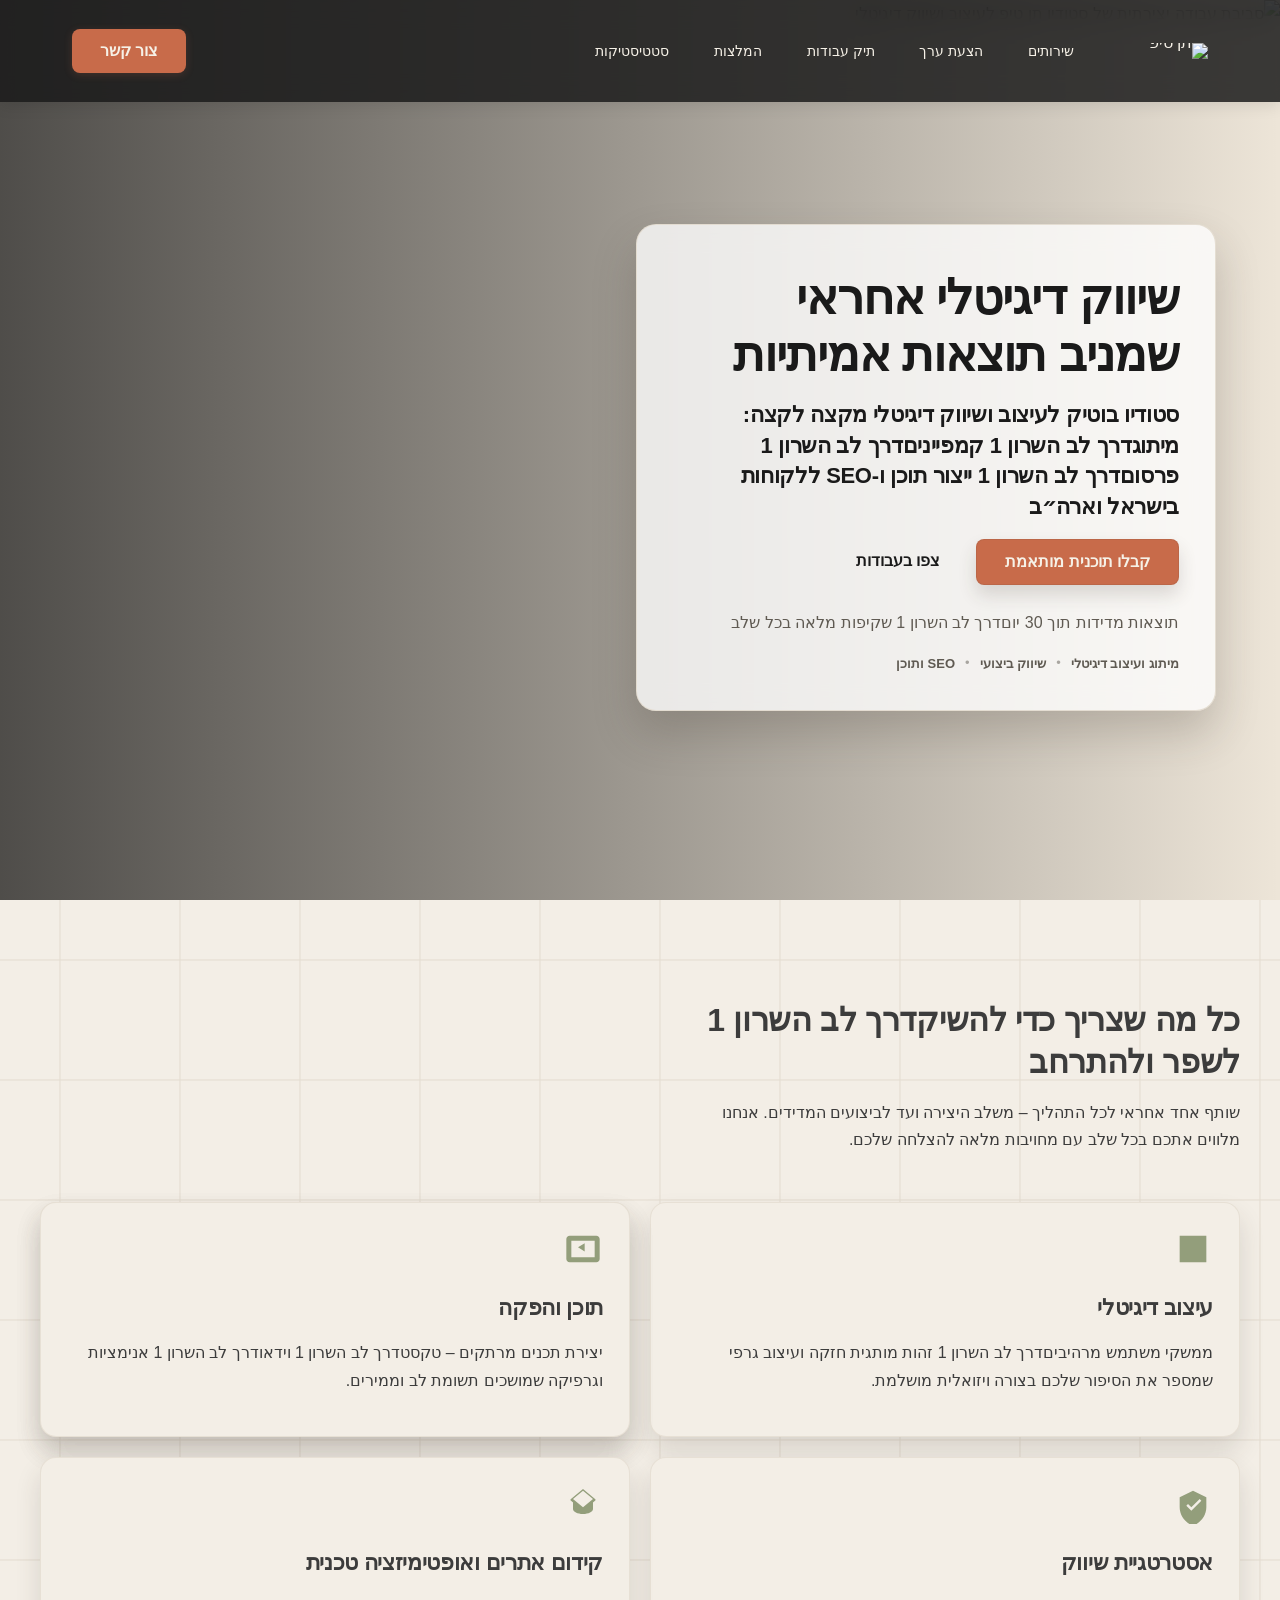
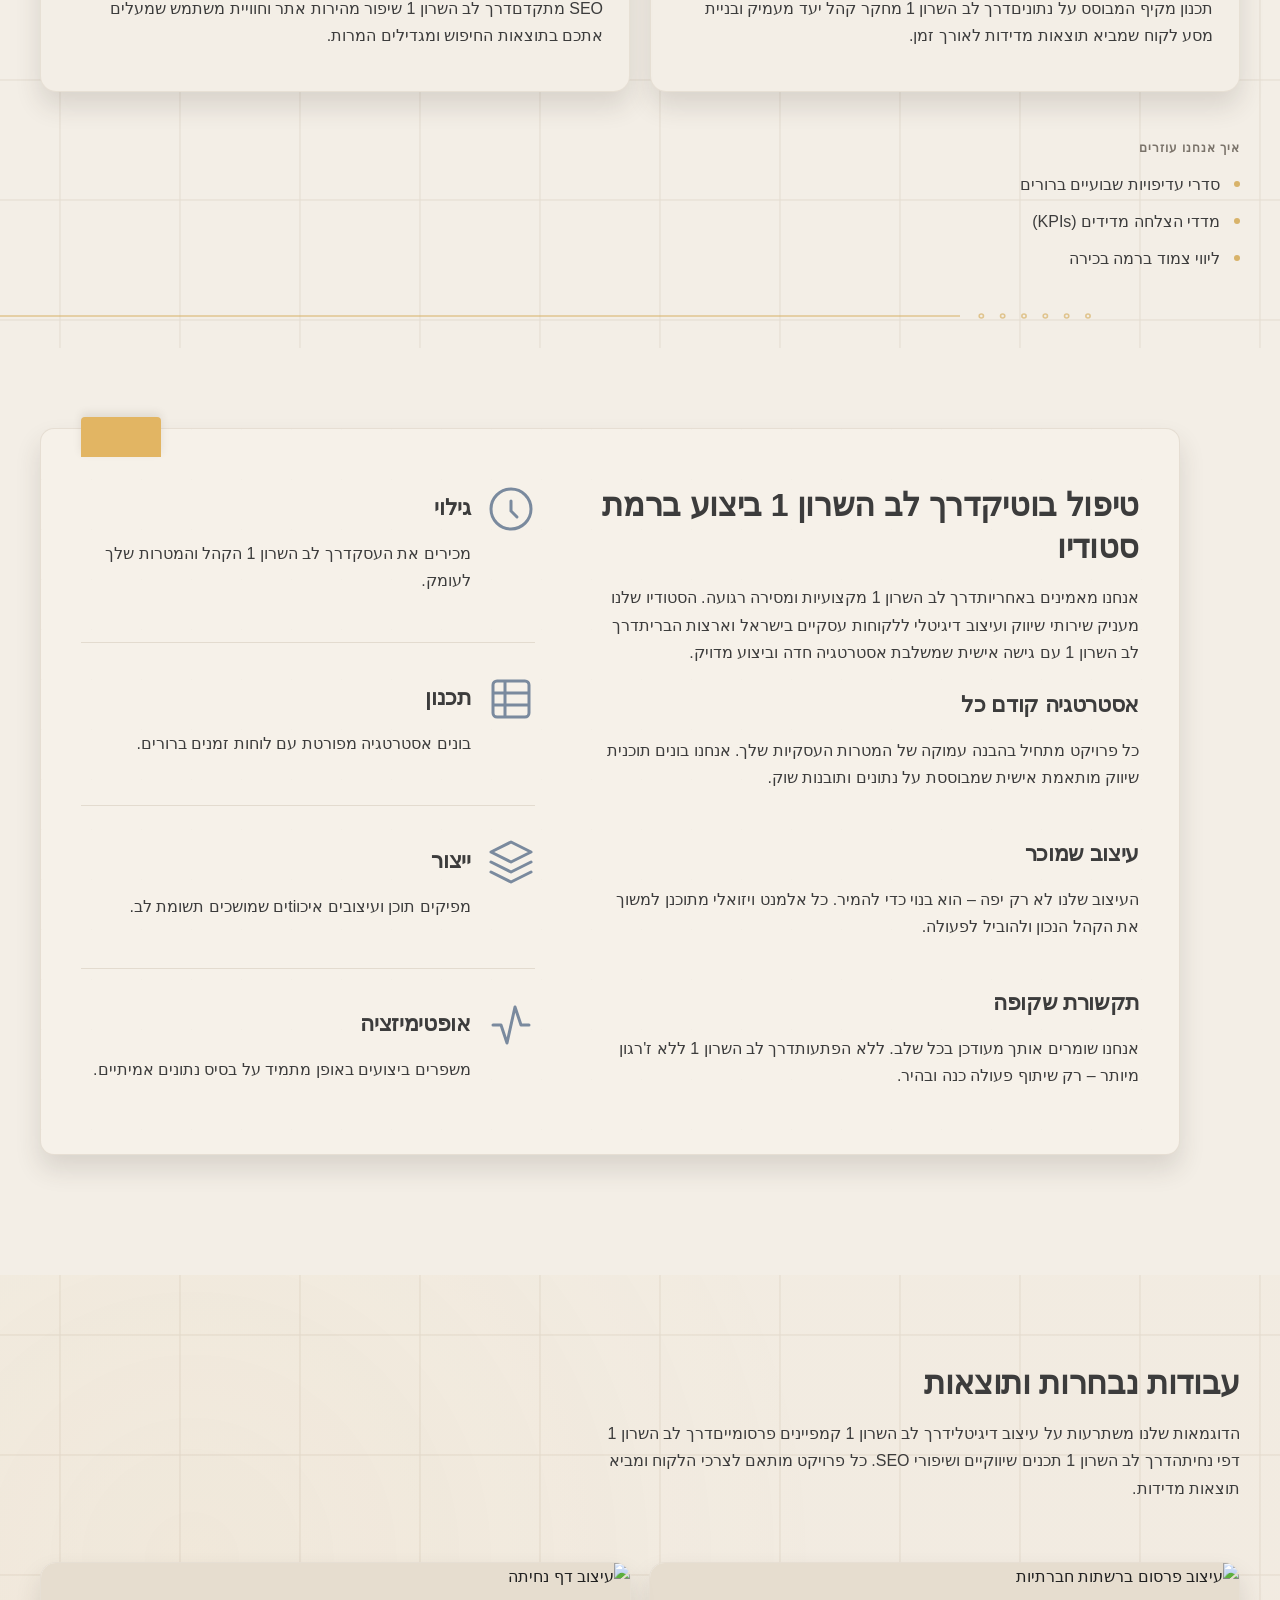
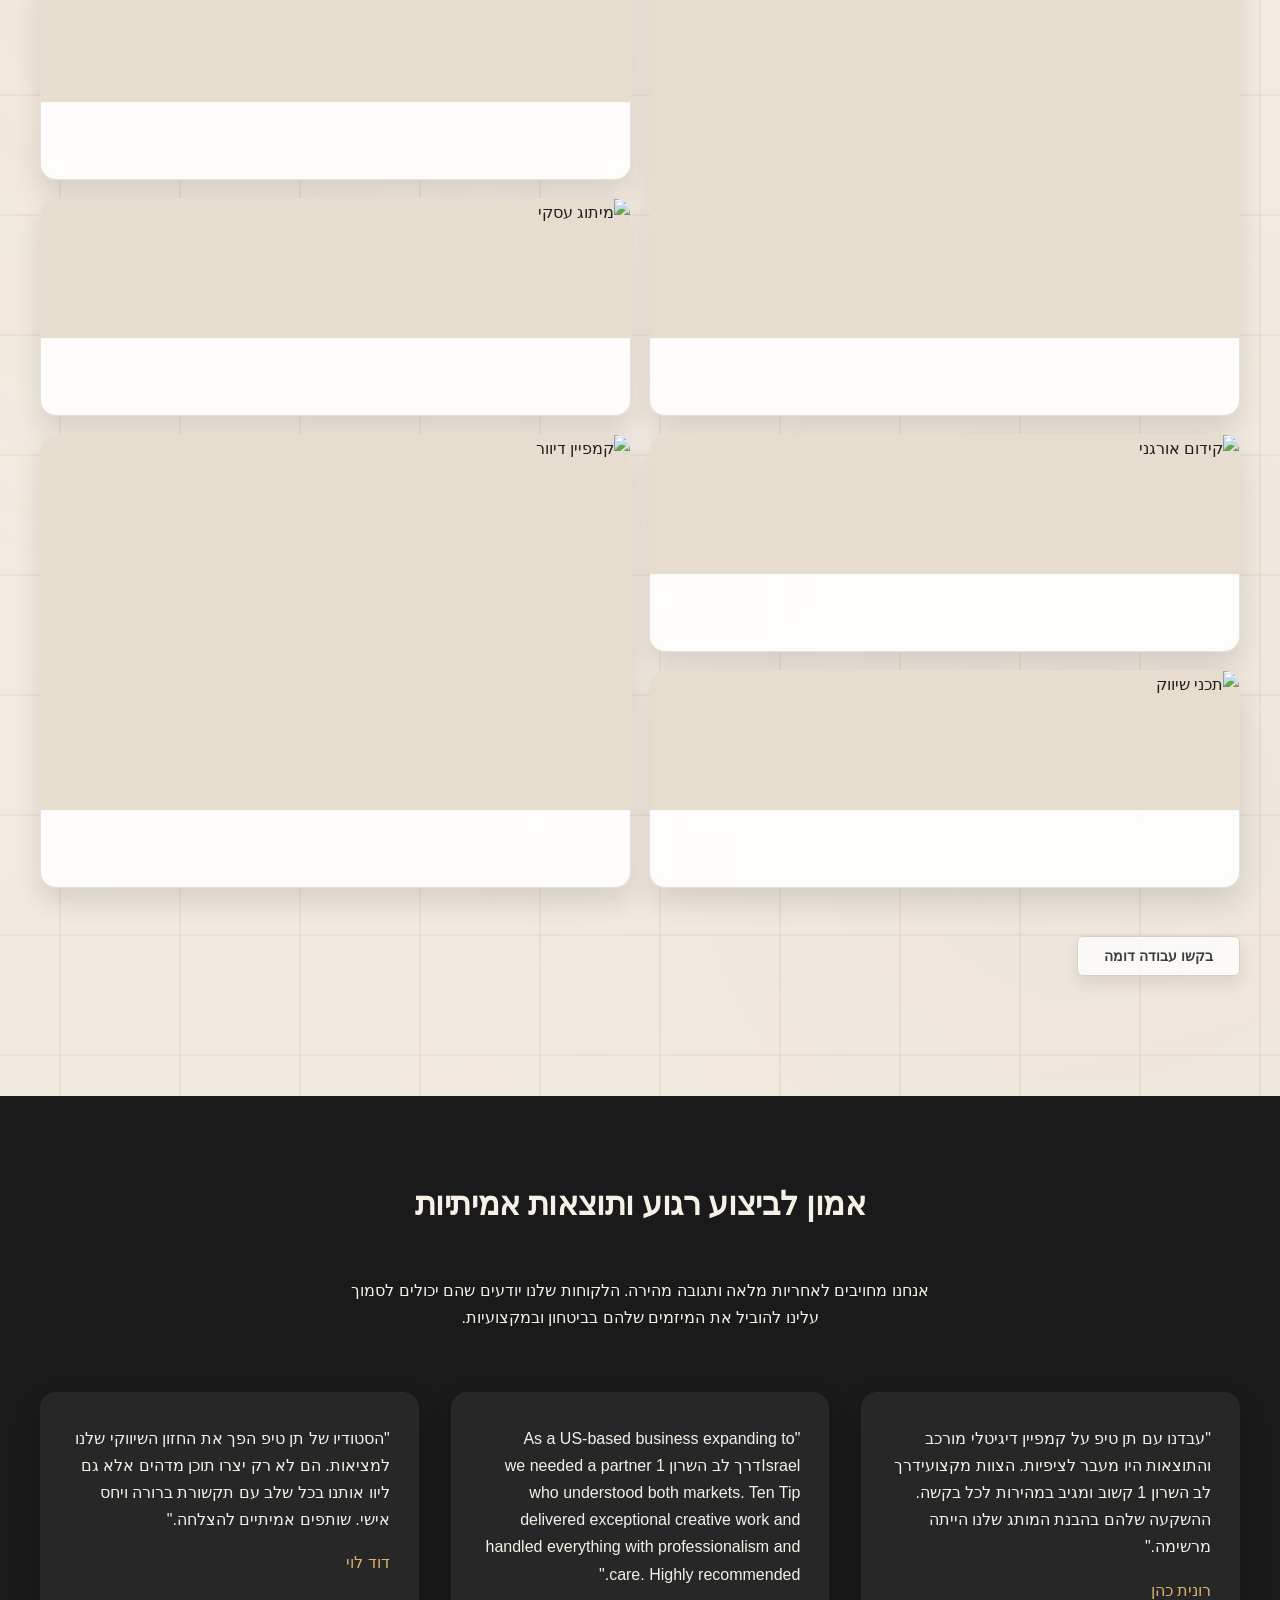
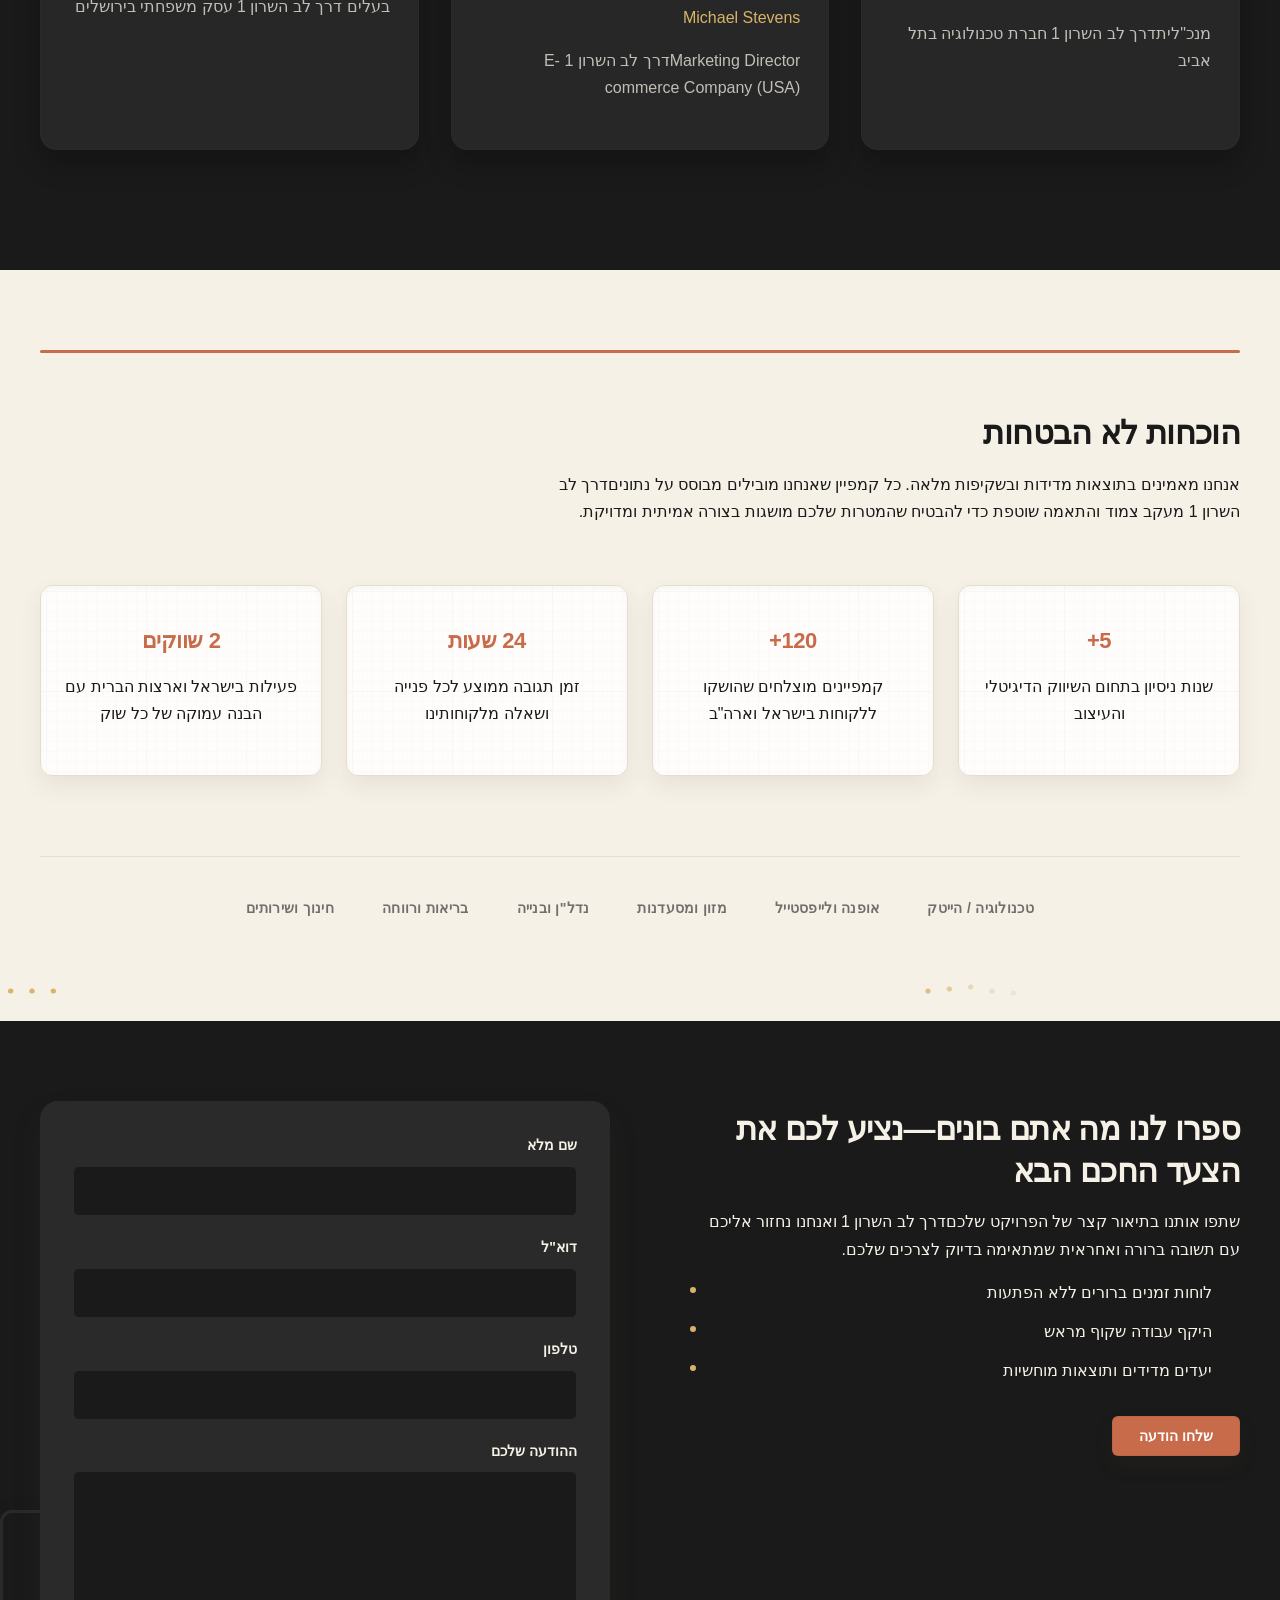
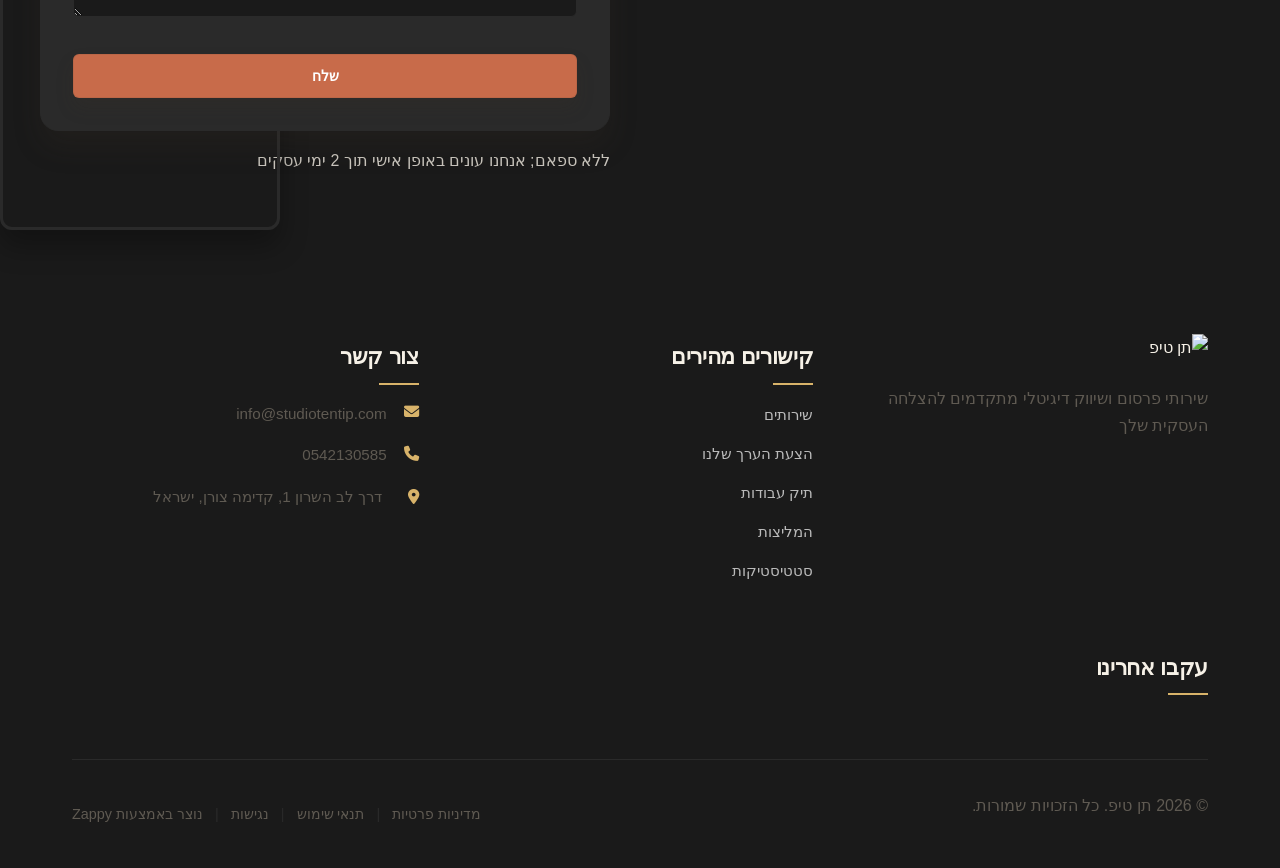
==== commit f9b1fd70: "Background sync: Progressive GitHub Sync" ====
--- a/index.html
+++ b/index.html
@@ -812,7 +812,7 @@
   </div>
 
   <div class="index-hero-section__divider-wrapper">
-    <svg data-no-icon-edit="true" aria-hidden="true" viewBox="0 0 1200 100" preserveAspectRatio="none" xmlns="http://www.w3.org/2000/svg">
+    <svg aria-hidden="true" viewBox="0 0 1200 100" preserveAspectRatio="none" xmlns="http://www.w3.org/2000/svg">
       <path d="M0דרך לב השרון 1100 L0דרך לב השרון 120 Q150דרך לב השרון 128 300דרך לב השרון 118 T600דרך לב השרון 122 Q750דרך לב השרון 118 900דרך לב השרון 124 T1200דרך לב השרון 120 L1200דרך לב השרון 1100 Z" fill="#F3EEE6"></path>
     </svg>
   </div>
@@ -888,7 +888,7 @@
   </div>
 
   <div class="index-services-section__divider-wrapper">
-    <svg data-no-icon-edit="true" aria-hidden="true" viewBox="0 0 1200 60" preserveAspectRatio="none" xmlns="http://www.w3.org/2000/svg">
+    <svg aria-hidden="true" viewBox="0 0 1200 60" preserveAspectRatio="none" xmlns="http://www.w3.org/2000/svg">
       <path d="M0דרך לב השרון 160 L0דרך לב השרון 128 Q60דרך לב השרון 126 120דרך לב השרון 129 T240דרך לב השרון 127 Q300דרך לב השרון 130 360דרך לב השרון 126 T480דרך לב השרון 128 Q540דרך לב השרון 127 600דרך לב השרון 130 T720דרך לב השרון 126 Q780דרך לב השרון 129 840דרך לב השרון 127 T960דרך לב השרון 130 Q1020דרך לב השרון 126 1080דרך לב השרון 128 T1200דרך לב השרון 127 L1200דרך לב השרון 160 Z" fill="#F3EEE6"></path>
       <line x1="0" y1="28" x2="900" y2="28" stroke="var(--accent)" stroke-width="1.5" opacity="0.7"></line>
       <g stroke="var(--accent)" stroke-width="1.5" opacity="0.7" fill="none">
@@ -935,7 +935,7 @@
         <!-- Process Steps Column (END/Left) -->
         <div class="process-column">
           <div class="process-step">
-            <svg data-no-icon-edit="true" aria-hidden="true" class="process-icon" viewBox="0 0 24 24" fill="none" xmlns="http://www.w3.org/2000/svg">
+            <svg aria-hidden="true" class="process-icon" viewBox="0 0 24 24" fill="none" xmlns="http://www.w3.org/2000/svg">
               <circle cx="12" cy="12" r="10" stroke="currentColor" stroke-width="1.5"></circle>
               <path d="M12 8v5l3 3" stroke="currentColor" stroke-width="1.5" stroke-linecap="round"></path>
             </svg>
@@ -946,7 +946,7 @@
           </div>
           
           <div class="process-step">
-            <svg data-no-icon-edit="true" aria-hidden="true" class="process-icon" viewBox="0 0 24 24" fill="none" xmlns="http://www.w3.org/2000/svg">
+            <svg aria-hidden="true" class="process-icon" viewBox="0 0 24 24" fill="none" xmlns="http://www.w3.org/2000/svg">
               <rect x="3" y="3" width="18" height="18" rx="2" stroke="currentColor" stroke-width="1.5"></rect>
               <path d="M9 3v18M3 9h18M3 15h18" stroke="currentColor" stroke-width="1.5"></path>
             </svg>
@@ -957,7 +957,7 @@
           </div>
           
           <div class="process-step">
-            <svg data-no-icon-edit="true" aria-hidden="true" class="process-icon" viewBox="0 0 24 24" fill="none" xmlns="http://www.w3.org/2000/svg">
+            <svg aria-hidden="true" class="process-icon" viewBox="0 0 24 24" fill="none" xmlns="http://www.w3.org/2000/svg">
               <path d="M12 2L2 7l10 5 10-5-10-5z" stroke="currentColor" stroke-width="1.5" stroke-linejoin="round"></path>
               <path d="M2 17l10 5 10-5M2 12l10 5 10-5" stroke="currentColor" stroke-width="1.5" stroke-linecap="round" stroke-linejoin="round"></path>
             </svg>
@@ -968,7 +968,7 @@
           </div>
           
           <div class="process-step">
-            <svg data-no-icon-edit="true" aria-hidden="true" class="process-icon" viewBox="0 0 24 24" fill="none" xmlns="http://www.w3.org/2000/svg">
+            <svg aria-hidden="true" class="process-icon" viewBox="0 0 24 24" fill="none" xmlns="http://www.w3.org/2000/svg">
               <path d="M3 12h4l3 9 4-18 3 9h4" stroke="currentColor" stroke-width="1.5" stroke-linecap="round" stroke-linejoin="round"></path>
             </svg>
             <div class="process-content">
@@ -983,7 +983,7 @@
   
   <!-- Bottom Divider (Torn Paper Edge) -->
   <div class="value-prop-divider-wrapper">
-    <svg data-no-icon-edit="true" aria-hidden="true" viewBox="0 0 1200 60" preserveAspectRatio="none" xmlns="http://www.w3.org/2000/svg">
+    <svg aria-hidden="true" viewBox="0 0 1200 60" preserveAspectRatio="none" xmlns="http://www.w3.org/2000/svg">
       <path d="M0דרך לב השרון 160 L0דרך לב השרון 130 Q20דרך לב השרון 128 40דרך לב השרון 132 T80דרך לב השרון 128 Q100דרך לב השרון 131 120דרך לב השרון 127 T160דרך לב השרון 132 Q180דרך לב השרון 129 200דרך לב השרון 133 T240דרך לב השרון 128 Q260דרך לב השרון 132 280דרך לב השרון 129 T320דרך לב השרון 133 Q340דרך לב השרון 128 360דרך לב השרון 131 T400דרך לב השרון 129 Q420דרך לב השרון 133 440דרך לב השרון 128 T480דרך לב השרון 132 Q500דרך לב השרון 129 520דרך לב השרון 133 T560דרך לב השרון 128 Q580דרך לב השרון 131 600דרך לב השרון 129 T640דרך לב השרון 133 Q660דרך לב השרון 128 680דרך לב השרון 132 T720דרך לב השרון 129 Q740דרך לב השרון 133 760דרך לב השרון 128 T800דרך לב השרון 131 Q820דרך לב השרון 129 840דרך לב השרון 133 T880דרך לב השרון 128 Q900דרך לב השרון 132 920דרך לב השרון 129 T960דרך לב השרון 133 Q980דרך לב השרון 128 1000דרך לב השרון 131 T1040דרך לב השרון 129 Q1060דרך לב השרון 133 1080דרך לב השרון 128 T1120דרך לב השרון 132 Q1140דרך לב השרון 129 1160דרך לב השרון 133 T1200דרך לב השרון 128 L1200דרך לב השרון 160 Z" fill="#F3EEE6"></path>
     </svg>
   </div>
@@ -1070,7 +1070,7 @@
   </div>
 
   <div class="index-portfolio-divider-wrapper">
-    <svg data-no-icon-edit="true" aria-hidden="true" viewBox="0 0 1200 100" preserveAspectRatio="none" xmlns="http://www.w3.org/2000/svg">
+    <svg aria-hidden="true" viewBox="0 0 1200 100" preserveAspectRatio="none" xmlns="http://www.w3.org/2000/svg">
       <path d="M0דרך לב השרון 1100 L0דרך לב השרון 145 Q100דרך לב השרון 150 200דרך לב השרון 142 T400דרך לב השרון 148 Q500דרך לב השרון 144 600דרך לב השרון 150 T800דרך לב השרון 145 Q900דרך לב השרון 148 1000דרך לב השרון 142 T1200דרך לב השרון 150 L1200דרך לב השרון 1100 Z" fill="var(--bg-dark)" opacity="0.85"></path>
     </svg>
   </div>
@@ -1080,35 +1080,29 @@
   <div class="index-testimonials-container">
     <div class="index-testimonials-header">
       <h2>אמון לביצוע רגוע ותוצאות אמיתיות</h2>
-      <svg class="index-testimonials-accent-stroke" data-no-icon-edit="true" aria-hidden="true" viewBox="0 0 180 12" xmlns="http://www.w3.org/2000/svg">
+      <svg class="index-testimonials-accent-stroke" aria-hidden="true" viewBox="0 0 180 12" xmlns="http://www.w3.org/2000/svg">
         <path d="M2דרך לב השרון 16 Q45דרך לב השרון 13 90דרך לב השרון 16 T178דרך לב השרון 16" stroke="var(--accent)" stroke-width="2.5" fill="none" stroke-linecap="round"></path>
       </svg>
       <p>אנחנו מחויבים לאחריות מלאה ותגובה מהירה. הלקוחות שלנו יודעים שהם יכולים לסמוך עלינו להוביל את המיזמים שלהם בביטחון ובמקצועיות.</p>
     </div>
 
-    <div class="index-testimonials-grid">
-      <div class="index-testimonials-card">
+    <div class="index-testimonials-grid zappy-preserve-css-grid" style="display: grid; grid-template-columns: 378.669px 378.669px 378.669px;" id="zappy-auto-grid-1773759419214-ff7tl0" data-zappy-auto-grid="true" data-original-item-width="379" data-original-gap="32px"><div class="index-testimonials-card">
         <p class="index-testimonials-quote">"עבדנו עם תן טיפ על קמפיין דיגיטלי מורכב והתוצאות היו מעבר לציפיות. הצוות מקצועידרך לב השרון 1 קשוב ומגיב במהירות לכל בקשה. ההשקעה שלהם בהבנת המותג שלנו הייתה מרשימה."</p>
         <p class="index-testimonials-author">רונית כהן</p>
         <p class="index-testimonials-role">מנכ"ליתדרך לב השרון 1 חברת טכנולוגיה בתל אביב</p>
-      </div>
-
-      <div class="index-testimonials-card">
+      </div><div class="index-testimonials-card">
         <p class="index-testimonials-quote">"As a US-based business expanding to Israelדרך לב השרון 1 we needed a partner who understood both markets. Ten Tip delivered exceptional creative work and handled everything with professionalism and care. Highly recommended."</p>
         <p class="index-testimonials-author">Michael Stevens</p>
         <p class="index-testimonials-role">Marketing Directorדרך לב השרון 1 E-commerce Company (USA)</p>
-      </div>
-
-      <div class="index-testimonials-card">
+      </div><div class="index-testimonials-card">
         <p class="index-testimonials-quote">"הסטודיו של תן טיפ הפך את החזון השיווקי שלנו למציאות. הם לא רק יצרו תוכן מדהים אלא גם ליוו אותנו בכל שלב עם תקשורת ברורה ויחס אישי. שותפים אמיתיים להצלחה."</p>
         <p class="index-testimonials-author">דוד לוי</p>
-        <p class="index-testimonials-role">בעליםדרך לב השרון 1 עסק משפחתי בירושלים</p>
-      </div>
-    </div>
+        <p class="index-testimonials-role" style="">בעלים דרך לב השרון 1 עסק משפחתי בירושלים</p>
+      </div></div>
   </div>
 
   <div class="index-testimonials-divider-wrapper">
-    <svg data-no-icon-edit="true" aria-hidden="true" viewBox="0 0 1200 60" preserveAspectRatio="none" xmlns="http://www.w3.org/2000/svg">
+    <svg aria-hidden="true" viewBox="0 0 1200 60" preserveAspectRatio="none" xmlns="http://www.w3.org/2000/svg">
       <path d="M0דרך לב השרון 160 L0דרך לב השרון 130 Q150דרך לב השרון 125 300דרך לב השרון 130 T600דרך לב השרון 130 Q750דרך לב השרון 128 900דרך לב השרון 130 T1200דרך לב השרון 130 L1200דרך לב השרון 160 Z" fill="var(--bg-light)"></path>
     </svg>
   </div>
@@ -1119,7 +1113,7 @@
   
   <div class="index-stats-section__container">
     <div class="index-stats-section__intro">
-      <h2 class="index-stats-section__title">הוכחותדרך לב השרון 1 לא הבטחות</h2>
+      <h2 class="index-stats-section__title">הוכחות לא הבטחות</h2>
       <p class="index-stats-section__description">אנחנו מאמינים בתוצאות מדידות ובשקיפות מלאה. כל קמפיין שאנחנו מובילים מבוסס על נתוניםדרך לב השרון 1 מעקב צמוד והתאמה שוטפת כדי להבטיח שהמטרות שלכם מושגות בצורה אמיתית ומדויקת.</p>
     </div>
 
@@ -1156,7 +1150,7 @@
   </div>
 
   <div class="index-stats-section__divider-wrapper">
-    <svg data-no-icon-edit="true" aria-hidden="true" viewBox="0 0 1200 60" preserveAspectRatio="none" xmlns="http://www.w3.org/2000/svg">
+    <svg aria-hidden="true" viewBox="0 0 1200 60" preserveAspectRatio="none" xmlns="http://www.w3.org/2000/svg">
       <defs>
         <linearGradient id="stitchGradient" x1="0%" y1="0%" x2="100%" y2="0%">
           <stop offset="0%" style="stop-color:#D8B36A;stop-opacity:1"></stop>
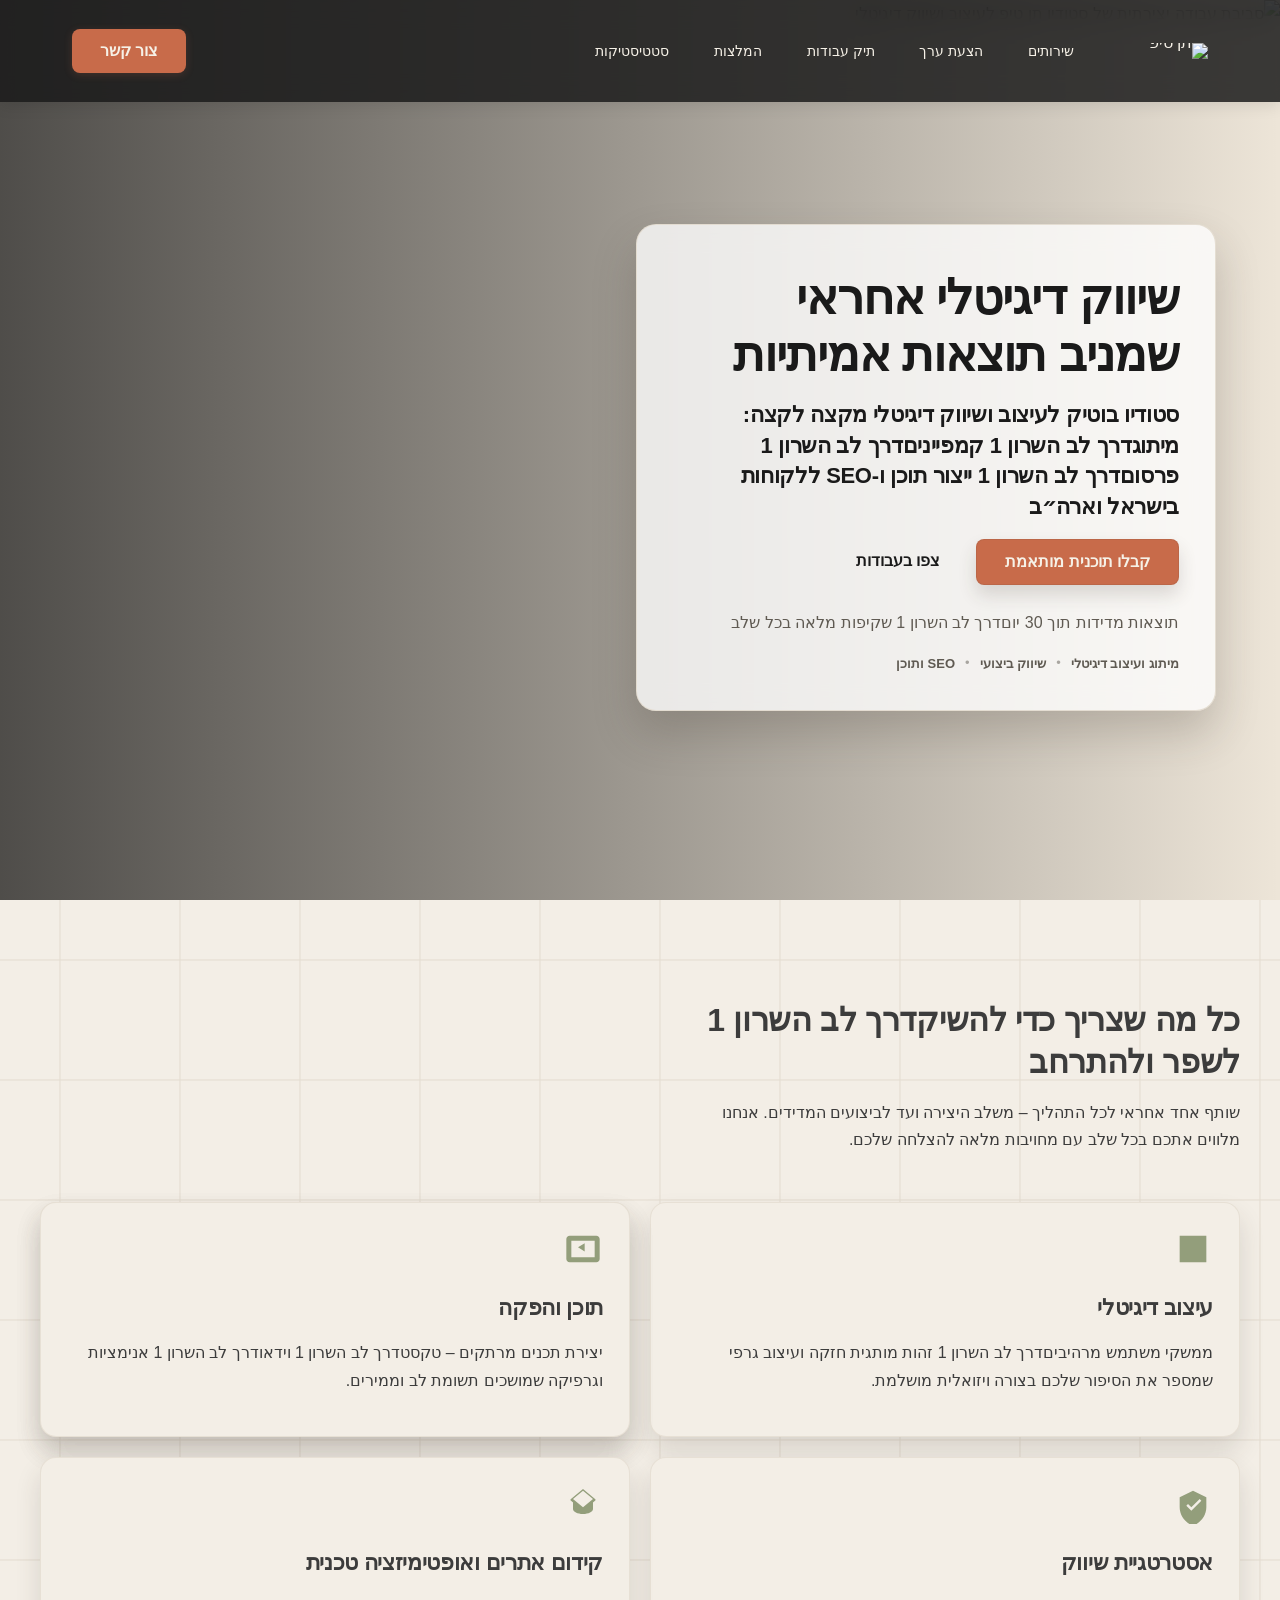
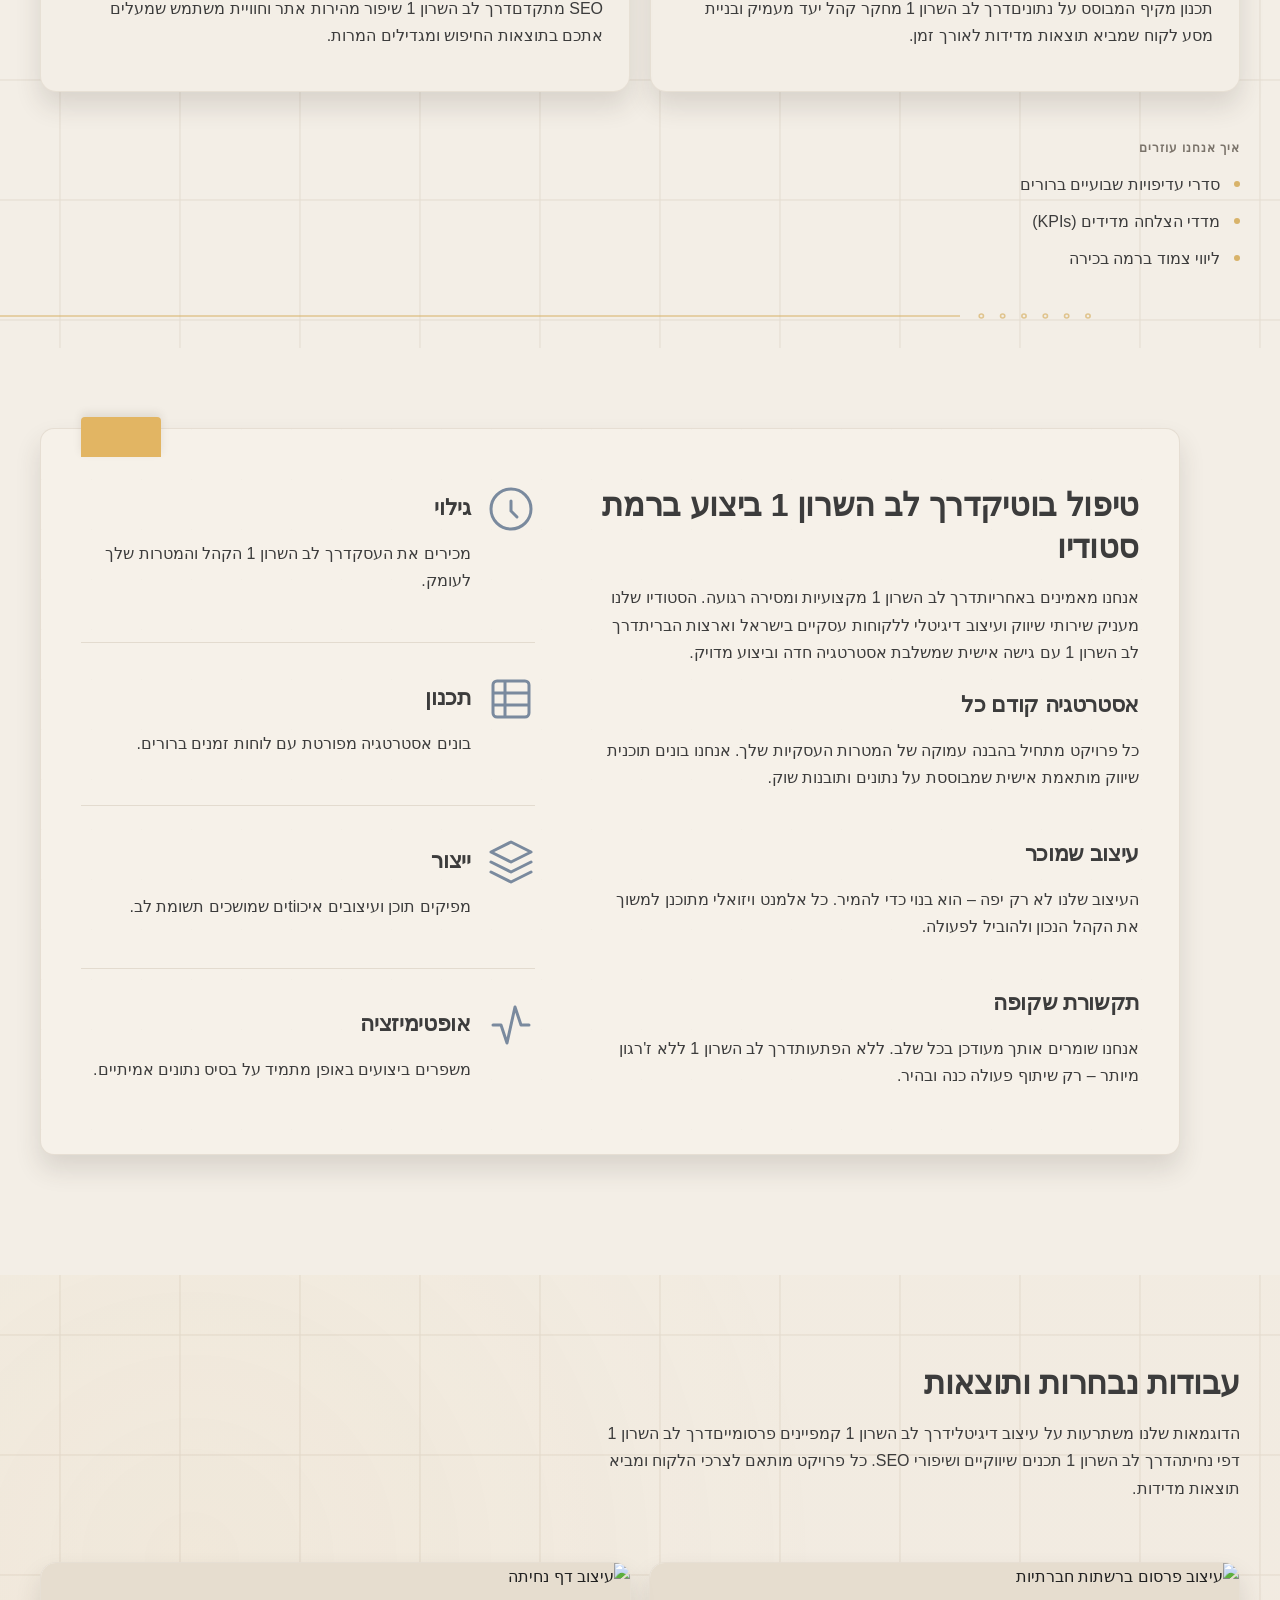
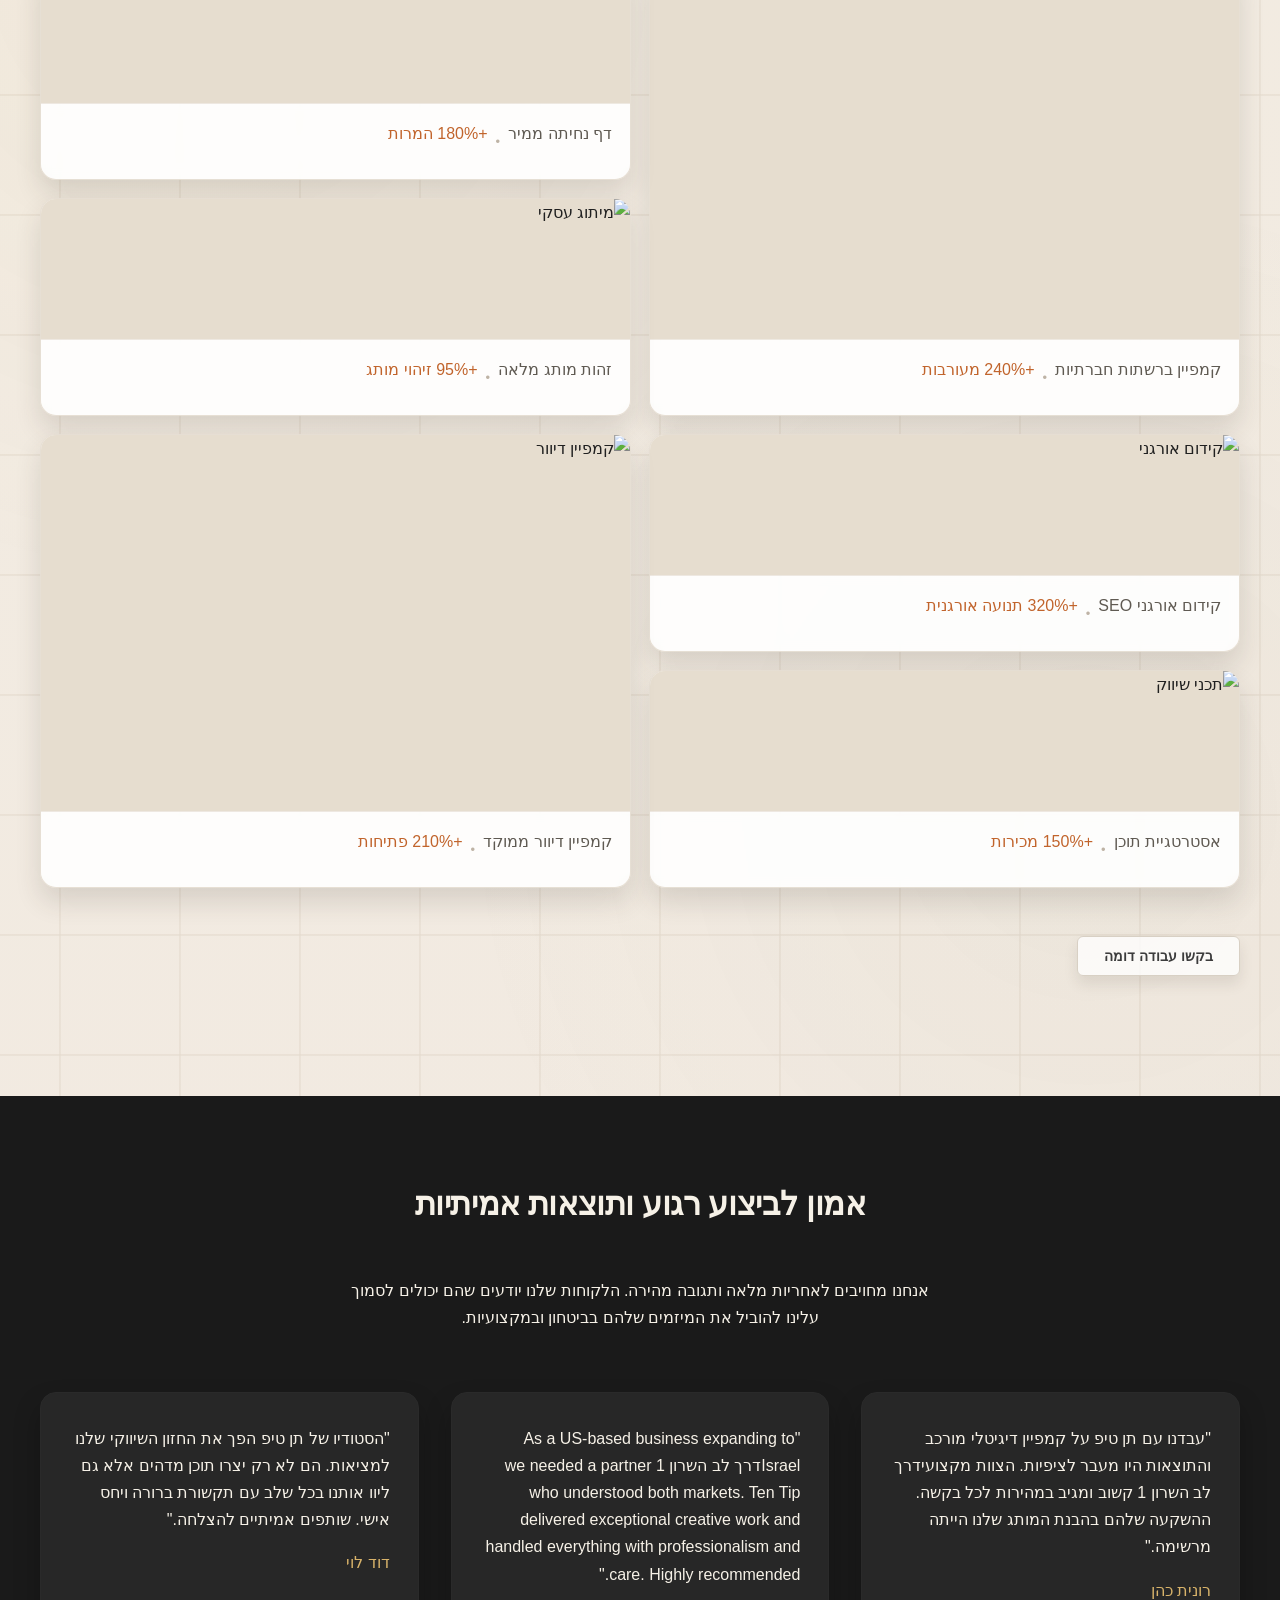
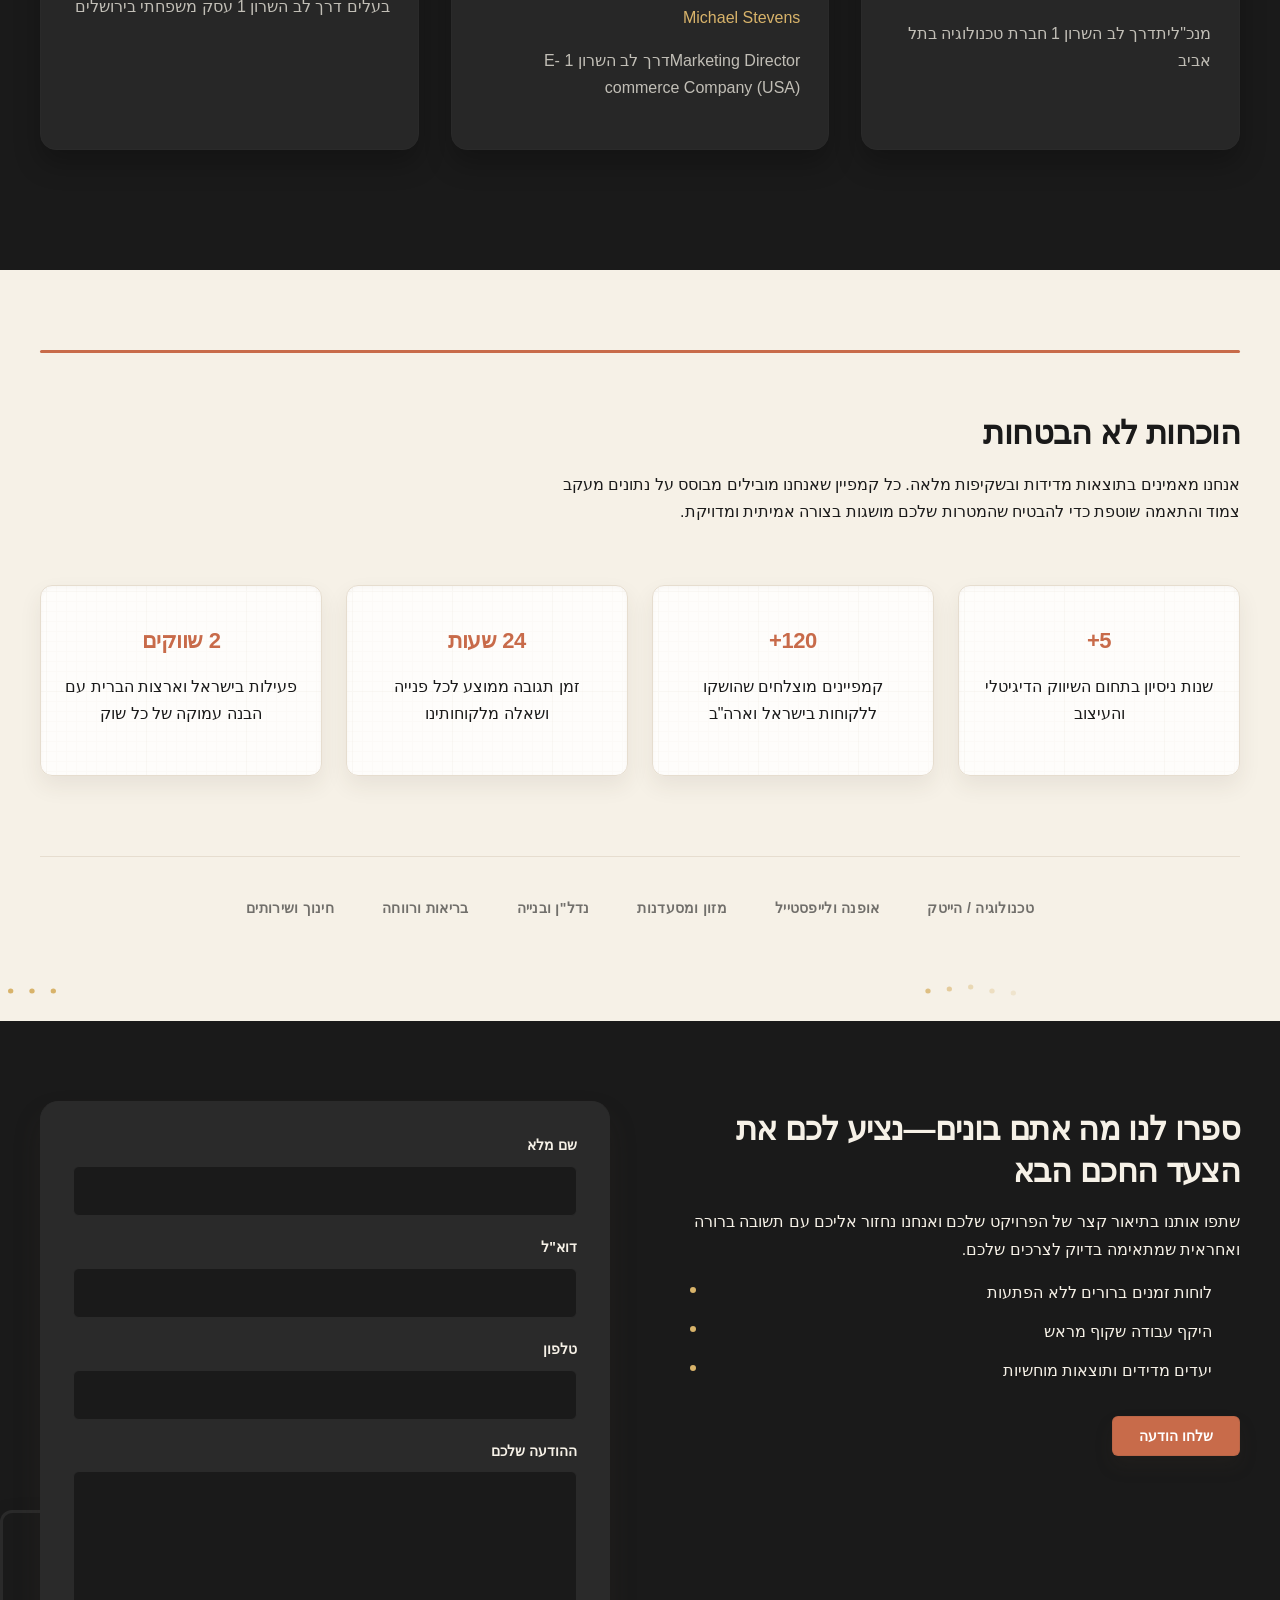
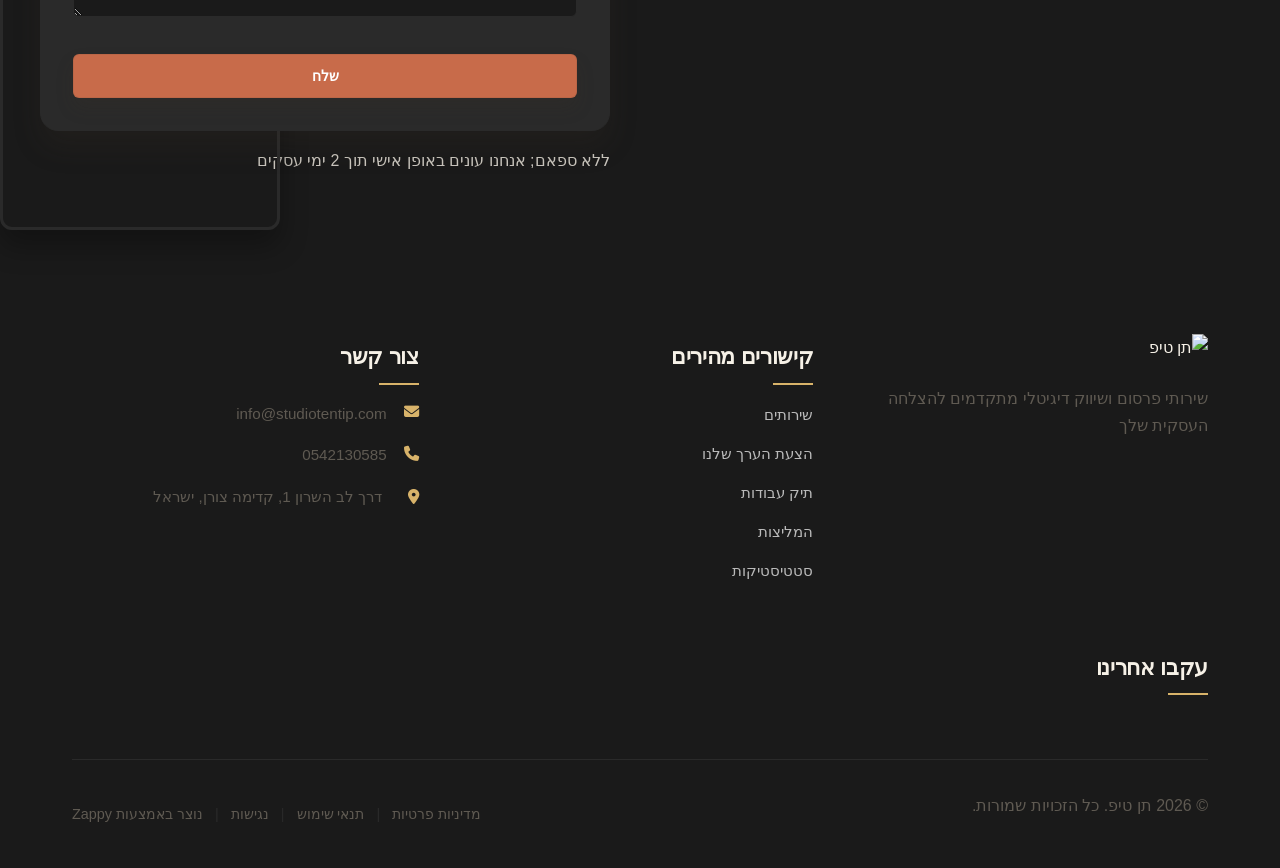
==== commit 42856120: "Background sync: Progressive GitHub Sync" ====
--- a/index.html
+++ b/index.html
@@ -325,16 +325,16 @@
 
   <nav class="navbar" dir="rtl">
   <button class="mobile-toggle" id="mobileToggle" aria-label="Menu">
-    <svg class="hamburger-icon" width="24" height="24" viewBox="0 0 24 24" fill="none">
+    <svg class="hamburger-icon" width="24" height="24" viewbox="0 0 24 24" fill="none">
       <path d="M3 12h18M3 6h18M3 18h18" stroke="currentColor" stroke-width="2" stroke-linecap="round"></path>
     </svg>
-    <svg class="close-icon" width="24" height="24" viewBox="0 0 24 24" fill="none" style="display: none;">
+    <svg class="close-icon" width="24" height="24" viewbox="0 0 24 24" fill="none" style="display: none;">
       <path d="M18 6L6 18M6 6l12 12" stroke="currentColor" stroke-width="2" stroke-linecap="round"></path>
     </svg>
   </button>
   
   <button class="phone-header-btn" data-phone="0542130585" aria-label="Call">
-    <svg width="20" height="20" viewBox="0 0 24 24" fill="currentColor">
+    <svg width="20" height="20" viewbox="0 0 24 24" fill="currentColor">
       <path d="M22 16.92v3a2 2 0 0 1-2.18 2 19.79 19.79 0 0 1-8.63-3.07 19.5 19.5 0 0 1-6-6 19.79 19.79 0 0 1-3.07-8.67A2 2 0 0 1 4.11 2h3a2 2 0 0 1 2 1.72 12.84 12.84 0 0 0 .7 2.81 2 2 0 0 1-.45 2.11L8.09 9.91a16 16 0 0 0 6 6l1.27-1.27a2 2 0 0 1 2.11-.45 12.84 12.84 0 0 0 2.81.7A2 2 0 0 1 22 16.92z"></path>
     </svg>
   </button>
@@ -812,7 +812,7 @@
   </div>
 
   <div class="index-hero-section__divider-wrapper">
-    <svg aria-hidden="true" viewBox="0 0 1200 100" preserveAspectRatio="none" xmlns="http://www.w3.org/2000/svg">
+    <svg aria-hidden="true" viewbox="0 0 1200 100" preserveaspectratio="none" xmlns="http://www.w3.org/2000/svg">
       <path d="M0דרך לב השרון 1100 L0דרך לב השרון 120 Q150דרך לב השרון 128 300דרך לב השרון 118 T600דרך לב השרון 122 Q750דרך לב השרון 118 900דרך לב השרון 124 T1200דרך לב השרון 120 L1200דרך לב השרון 1100 Z" fill="#F3EEE6"></path>
     </svg>
   </div>
@@ -828,7 +828,7 @@
     <div class="index-services-section__grid">
       <div class="index-services-section__card index-services-section__card--large">
         <div class="index-services-section__card-content">
-          <svg class="index-services-section__icon" data-element-type="icon" data-icon-type="svg" viewBox="0 0 48 48" width="40" height="40" xmlns="http://www.w3.org/2000/svg">
+          <svg class="index-services-section__icon" data-element-type="icon" data-icon-type="svg" viewbox="0 0 48 48" width="40" height="40" xmlns="http://www.w3.org/2000/svg">
             <path d="M8 8h32v32H8z M16 16h16v16H16z M20 20h8v8h-8z" fill="currentColor"></path>
           </svg>
           <h3 class="index-services-section__card-title">עיצוב דיגיטלי</h3>
@@ -838,7 +838,7 @@
 
       <div class="index-services-section__card index-services-section__card--large">
         <div class="index-services-section__card-content">
-          <svg class="index-services-section__icon" data-element-type="icon" data-icon-type="svg" viewBox="0 0 48 48" width="40" height="40" xmlns="http://www.w3.org/2000/svg">
+          <svg class="index-services-section__icon" data-element-type="icon" data-icon-type="svg" viewbox="0 0 48 48" width="40" height="40" xmlns="http://www.w3.org/2000/svg">
             <path d="M24 8L8 16v12c0 10 7 19 16 22 9-3 16-12 16-22V16L24 8zm-2 24l-6-6 2-2 4 4 10-10 2 2-12 12z" fill="currentColor"></path>
           </svg>
           <h3 class="index-services-section__card-title">אסטרטגיית שיווק</h3>
@@ -848,7 +848,7 @@
 
       <div class="index-services-section__card index-services-section__card--small">
         <div class="index-services-section__card-content">
-          <svg class="index-services-section__icon" data-element-type="icon" data-icon-type="svg" viewBox="0 0 48 48" width="40" height="40" xmlns="http://www.w3.org/2000/svg">
+          <svg class="index-services-section__icon" data-element-type="icon" data-icon-type="svg" viewbox="0 0 48 48" width="40" height="40" xmlns="http://www.w3.org/2000/svg">
             <path d="M38 18h-8V8H18v10h-8l14 16 14-16zM10 38v4h28v-4H10z" fill="currentColor"></path>
           </svg>
           <h3 class="index-services-section__card-title">פרסום ממומן</h3>
@@ -858,7 +858,7 @@
 
       <div class="index-services-section__card index-services-section__card--small">
         <div class="index-services-section__card-content">
-          <svg class="index-services-section__icon" data-element-type="icon" data-icon-type="svg" viewBox="0 0 48 48" width="40" height="40" xmlns="http://www.w3.org/2000/svg">
+          <svg class="index-services-section__icon" data-element-type="icon" data-icon-type="svg" viewbox="0 0 48 48" width="40" height="40" xmlns="http://www.w3.org/2000/svg">
             <path d="M40 8H8c-2.2 0-4 1.8-4 4v24c0 2.2 1.8 4 4 4h32c2.2 0 4-1.8 4-4V12c0-2.2-1.8-4-4-4zm-2 26H10V14h28v20z M18 22l8-5v10l-8-5z" fill="currentColor"></path>
           </svg>
           <h3 class="index-services-section__card-title">תוכן והפקה</h3>
@@ -868,7 +868,7 @@
 
       <div class="index-services-section__card index-services-section__card--small index-services-section__card--span">
         <div class="index-services-section__card-content">
-          <svg class="index-services-section__icon" data-element-type="icon" data-icon-type="svg" viewBox="0 0 48 48" width="40" height="40" xmlns="http://www.w3.org/2000/svg">
+          <svg class="index-services-section__icon" data-element-type="icon" data-icon-type="svg" viewbox="0 0 48 48" width="40" height="40" xmlns="http://www.w3.org/2000/svg">
             <path d="M38.8 18.4L24 6 9.2 18.4c-.4.4-.4 1 0 1.4l14.8 12.4 14.8-12.4c.4-.4.4-1 0-1.4zM24 28L12 18l12-10 12 10-12 10zm0 4l-12-10v8c0 3.3 5.4 6 12 6s12-2.7 12-6v-8L24 32z" fill="currentColor"></path>
           </svg>
           <h3 class="index-services-section__card-title">קידום אתרים ואופטימיזציה טכנית</h3>
@@ -888,7 +888,7 @@
   </div>
 
   <div class="index-services-section__divider-wrapper">
-    <svg aria-hidden="true" viewBox="0 0 1200 60" preserveAspectRatio="none" xmlns="http://www.w3.org/2000/svg">
+    <svg aria-hidden="true" viewbox="0 0 1200 60" preserveaspectratio="none" xmlns="http://www.w3.org/2000/svg">
       <path d="M0דרך לב השרון 160 L0דרך לב השרון 128 Q60דרך לב השרון 126 120דרך לב השרון 129 T240דרך לב השרון 127 Q300דרך לב השרון 130 360דרך לב השרון 126 T480דרך לב השרון 128 Q540דרך לב השרון 127 600דרך לב השרון 130 T720דרך לב השרון 126 Q780דרך לב השרון 129 840דרך לב השרון 127 T960דרך לב השרון 130 Q1020דרך לב השרון 126 1080דרך לב השרון 128 T1200דרך לב השרון 127 L1200דרך לב השרון 160 Z" fill="#F3EEE6"></path>
       <line x1="0" y1="28" x2="900" y2="28" stroke="var(--accent)" stroke-width="1.5" opacity="0.7"></line>
       <g stroke="var(--accent)" stroke-width="1.5" opacity="0.7" fill="none">
@@ -935,7 +935,7 @@
         <!-- Process Steps Column (END/Left) -->
         <div class="process-column">
           <div class="process-step">
-            <svg aria-hidden="true" class="process-icon" viewBox="0 0 24 24" fill="none" xmlns="http://www.w3.org/2000/svg">
+            <svg aria-hidden="true" class="process-icon" viewbox="0 0 24 24" fill="none" xmlns="http://www.w3.org/2000/svg">
               <circle cx="12" cy="12" r="10" stroke="currentColor" stroke-width="1.5"></circle>
               <path d="M12 8v5l3 3" stroke="currentColor" stroke-width="1.5" stroke-linecap="round"></path>
             </svg>
@@ -946,7 +946,7 @@
           </div>
           
           <div class="process-step">
-            <svg aria-hidden="true" class="process-icon" viewBox="0 0 24 24" fill="none" xmlns="http://www.w3.org/2000/svg">
+            <svg aria-hidden="true" class="process-icon" viewbox="0 0 24 24" fill="none" xmlns="http://www.w3.org/2000/svg">
               <rect x="3" y="3" width="18" height="18" rx="2" stroke="currentColor" stroke-width="1.5"></rect>
               <path d="M9 3v18M3 9h18M3 15h18" stroke="currentColor" stroke-width="1.5"></path>
             </svg>
@@ -957,7 +957,7 @@
           </div>
           
           <div class="process-step">
-            <svg aria-hidden="true" class="process-icon" viewBox="0 0 24 24" fill="none" xmlns="http://www.w3.org/2000/svg">
+            <svg aria-hidden="true" class="process-icon" viewbox="0 0 24 24" fill="none" xmlns="http://www.w3.org/2000/svg">
               <path d="M12 2L2 7l10 5 10-5-10-5z" stroke="currentColor" stroke-width="1.5" stroke-linejoin="round"></path>
               <path d="M2 17l10 5 10-5M2 12l10 5 10-5" stroke="currentColor" stroke-width="1.5" stroke-linecap="round" stroke-linejoin="round"></path>
             </svg>
@@ -968,7 +968,7 @@
           </div>
           
           <div class="process-step">
-            <svg aria-hidden="true" class="process-icon" viewBox="0 0 24 24" fill="none" xmlns="http://www.w3.org/2000/svg">
+            <svg aria-hidden="true" class="process-icon" viewbox="0 0 24 24" fill="none" xmlns="http://www.w3.org/2000/svg">
               <path d="M3 12h4l3 9 4-18 3 9h4" stroke="currentColor" stroke-width="1.5" stroke-linecap="round" stroke-linejoin="round"></path>
             </svg>
             <div class="process-content">
@@ -983,7 +983,7 @@
   
   <!-- Bottom Divider (Torn Paper Edge) -->
   <div class="value-prop-divider-wrapper">
-    <svg aria-hidden="true" viewBox="0 0 1200 60" preserveAspectRatio="none" xmlns="http://www.w3.org/2000/svg">
+    <svg aria-hidden="true" viewbox="0 0 1200 60" preserveaspectratio="none" xmlns="http://www.w3.org/2000/svg">
       <path d="M0דרך לב השרון 160 L0דרך לב השרון 130 Q20דרך לב השרון 128 40דרך לב השרון 132 T80דרך לב השרון 128 Q100דרך לב השרון 131 120דרך לב השרון 127 T160דרך לב השרון 132 Q180דרך לב השרון 129 200דרך לב השרון 133 T240דרך לב השרון 128 Q260דרך לב השרון 132 280דרך לב השרון 129 T320דרך לב השרון 133 Q340דרך לב השרון 128 360דרך לב השרון 131 T400דרך לב השרון 129 Q420דרך לב השרון 133 440דרך לב השרון 128 T480דרך לב השרון 132 Q500דרך לב השרון 129 520דרך לב השרון 133 T560דרך לב השרון 128 Q580דרך לב השרון 131 600דרך לב השרון 129 T640דרך לב השרון 133 Q660דרך לב השרון 128 680דרך לב השרון 132 T720דרך לב השרון 129 Q740דרך לב השרון 133 760דרך לב השרון 128 T800דרך לב השרון 131 Q820דרך לב השרון 129 840דרך לב השרון 133 T880דרך לב השרון 128 Q900דרך לב השרון 132 920דרך לב השרון 129 T960דרך לב השרון 133 Q980דרך לב השרון 128 1000דרך לב השרון 131 T1040דרך לב השרון 129 Q1060דרך לב השרון 133 1080דרך לב השרון 128 T1120דרך לב השרון 132 Q1140דרך לב השרון 129 1160דרך לב השרון 133 T1200דרך לב השרון 128 L1200דרך לב השרון 160 Z" fill="#F3EEE6"></path>
     </svg>
   </div>
@@ -1070,7 +1070,7 @@
   </div>
 
   <div class="index-portfolio-divider-wrapper">
-    <svg aria-hidden="true" viewBox="0 0 1200 100" preserveAspectRatio="none" xmlns="http://www.w3.org/2000/svg">
+    <svg aria-hidden="true" viewbox="0 0 1200 100" preserveaspectratio="none" xmlns="http://www.w3.org/2000/svg">
       <path d="M0דרך לב השרון 1100 L0דרך לב השרון 145 Q100דרך לב השרון 150 200דרך לב השרון 142 T400דרך לב השרון 148 Q500דרך לב השרון 144 600דרך לב השרון 150 T800דרך לב השרון 145 Q900דרך לב השרון 148 1000דרך לב השרון 142 T1200דרך לב השרון 150 L1200דרך לב השרון 1100 Z" fill="var(--bg-dark)" opacity="0.85"></path>
     </svg>
   </div>
@@ -1080,7 +1080,7 @@
   <div class="index-testimonials-container">
     <div class="index-testimonials-header">
       <h2>אמון לביצוע רגוע ותוצאות אמיתיות</h2>
-      <svg class="index-testimonials-accent-stroke" aria-hidden="true" viewBox="0 0 180 12" xmlns="http://www.w3.org/2000/svg">
+      <svg class="index-testimonials-accent-stroke" aria-hidden="true" viewbox="0 0 180 12" xmlns="http://www.w3.org/2000/svg">
         <path d="M2דרך לב השרון 16 Q45דרך לב השרון 13 90דרך לב השרון 16 T178דרך לב השרון 16" stroke="var(--accent)" stroke-width="2.5" fill="none" stroke-linecap="round"></path>
       </svg>
       <p>אנחנו מחויבים לאחריות מלאה ותגובה מהירה. הלקוחות שלנו יודעים שהם יכולים לסמוך עלינו להוביל את המיזמים שלהם בביטחון ובמקצועיות.</p>
@@ -1102,7 +1102,7 @@
   </div>
 
   <div class="index-testimonials-divider-wrapper">
-    <svg aria-hidden="true" viewBox="0 0 1200 60" preserveAspectRatio="none" xmlns="http://www.w3.org/2000/svg">
+    <svg aria-hidden="true" viewbox="0 0 1200 60" preserveaspectratio="none" xmlns="http://www.w3.org/2000/svg">
       <path d="M0דרך לב השרון 160 L0דרך לב השרון 130 Q150דרך לב השרון 125 300דרך לב השרון 130 T600דרך לב השרון 130 Q750דרך לב השרון 128 900דרך לב השרון 130 T1200דרך לב השרון 130 L1200דרך לב השרון 160 Z" fill="var(--bg-light)"></path>
     </svg>
   </div>
@@ -1114,7 +1114,7 @@
   <div class="index-stats-section__container">
     <div class="index-stats-section__intro">
       <h2 class="index-stats-section__title">הוכחות לא הבטחות</h2>
-      <p class="index-stats-section__description">אנחנו מאמינים בתוצאות מדידות ובשקיפות מלאה. כל קמפיין שאנחנו מובילים מבוסס על נתוניםדרך לב השרון 1 מעקב צמוד והתאמה שוטפת כדי להבטיח שהמטרות שלכם מושגות בצורה אמיתית ומדויקת.</p>
+      <p class="index-stats-section__description">אנחנו מאמינים בתוצאות מדידות ובשקיפות מלאה. כל קמפיין שאנחנו מובילים מבוסס על נתונים מעקב צמוד והתאמה שוטפת כדי להבטיח שהמטרות שלכם מושגות בצורה אמיתית ומדויקת.</p>
     </div>
 
     <div class="index-stats-section__stats-grid">
@@ -1150,13 +1150,13 @@
   </div>
 
   <div class="index-stats-section__divider-wrapper">
-    <svg aria-hidden="true" viewBox="0 0 1200 60" preserveAspectRatio="none" xmlns="http://www.w3.org/2000/svg">
+    <svg aria-hidden="true" viewbox="0 0 1200 60" preserveaspectratio="none" xmlns="http://www.w3.org/2000/svg">
       <defs>
-        <linearGradient id="stitchGradient" x1="0%" y1="0%" x2="100%" y2="0%">
+        <lineargradient id="stitchGradient" x1="0%" y1="0%" x2="100%" y2="0%">
           <stop offset="0%" style="stop-color:#D8B36A;stop-opacity:1"></stop>
           <stop offset="70%" style="stop-color:#D8B36A;stop-opacity:0.6"></stop>
           <stop offset="100%" style="stop-color:#1A1A1A;stop-"></stop>
-        </linearGradient>
+        </lineargradient>
       </defs>
       <path d="M0דרך לב השרון 130 L850דרך לב השרון 130 M850דרך לב השרון 130 Q860דרך לב השרון 128 870דרך לב השרון 132 T890דרך לב השרון 128 Q900דרך לב השרון 132 910דרך לב השרון 126 T930דרך לב השרון 130 L960דרך לב השרון 132" stroke="url(#stitchGradient)" stroke-width="2" stroke-dasharray="8דרך לב השרון 16" fill="#1A1A1A"></path>
       <circle cx="10" cy="30" r="2.5" fill="#D8B36A"></circle>
@@ -1172,18 +1172,16 @@
 </section>
 
 <section id="cta" class="index-cta-section" data-layout-spec="בית-cta">
-  <div class="index-cta-container">
-    <div class="index-cta-content">
-      <h2>ספרו לנו מה אתם בונים—נציע לכם את הצעד החכם הבא</h2>
-      <p>שתפו אותנו בתיאור קצר של הפרויקט שלכםדרך לב השרון 1 ואנחנו נחזור אליכם עם תשובה ברורה ואחראית שמתאימה בדיוק לצרכים שלכם.</p>
-      <ul class="index-cta-bullets">
-        <li>לוחות זמנים ברורים ללא הפתעות</li>
-        <li>היקף עבודה שקוף מראש</li>
-        <li>יעדים מדידים ותוצאות מוחשיות</li>
+  <div class="index-cta-container zappy-preserve-css-grid" style="display: grid; grid-template-columns: 570px 570px;" id="zappy-auto-grid-1773759419222-of0w3t" data-zappy-auto-grid="true" data-zappy-grid-align="start" data-original-item-width="570" data-original-gap="60px"><div class="index-cta-content">
+      <h2 class="zappy-editable">ספרו לנו מה אתם בונים—נציע לכם את הצעד החכם הבא</h2>
+      <p class="zappy-editable" style="">שתפו אותנו בתיאור קצר של הפרויקט שלכם ואנחנו נחזור אליכם עם תשובה ברורה ואחראית שמתאימה בדיוק לצרכים שלכם.</p>
+      <ul class="index-cta-bullets zappy-inline-grid-active zappy-item-component zappy-vertical-grid">
+        <li class="zappy-editable zappy-grid-item">לוחות זמנים ברורים ללא הפתעות</li>
+        <li class="zappy-editable zappy-grid-item">היקף עבודה שקוף מראש</li>
+        <li class="zappy-editable zappy-grid-item">יעדים מדידים ותוצאות מוחשיות</li>
       </ul>
-      <button class="index-cta-action-btn btn-primary">שלחו הודעה</button>
-    </div>
-    <div class="index-cta-form-wrapper">
+      <button class="index-cta-action-btn btn-primary zappy-editable" data-element-type="button" data-element-id="btn-1773759419155-kjoz98bgc" data-native-element="true">שלחו הודעה</button>
+    </div><div class="index-cta-form-wrapper">
       <form class="contact-form index-cta-form">
         <div class="index-cta-form-field">
           <label for="cta-name">שם מלא</label>
@@ -1201,12 +1199,11 @@
           <label for="cta-message">ההודעה שלכם</label>
           <textarea id="cta-message" name="message" rows="5" required=""></textarea>
         </div>
-        <button type="submit" class="btn-primary index-cta-submit">שלח</button>
+        <button type="submit" class="btn-primary index-cta-submit zappy-editable" data-element-type="button" data-element-id="btn-1773759419155-v9xebxbps" data-native-element="true">שלח</button>
       </form>
-      <p class="index-cta-privacy">ללא ספאם; אנחנו עונים באופן אישי תוך 2 ימי עסקים</p>
-      <img data-placeholder="index-cta-image-1" data-context="Warm candid photo of a creative digital marketing studio workspace in Israelדרך לב השרון 1 showing a desk detail with a laptopדרך לב השרון 1 coffee mugדרך לב השרון 1 design sketchesדרך לב השרון 1 and natural warm sunlight streaming through a windowדרך לב השרון 1 subtle film grain textureדרך לב השרון 1 authentic and inviting atmosphere" width="280" height="320" src="/assets/site-index-cta-image-1.webp" alt="פינת עבודה במשרד הסטודיו" class="index-cta-photo-tile">
-    </div>
-  </div>
+      <p class="index-cta-privacy zappy-editable">ללא ספאם; אנחנו עונים באופן אישי תוך 2 ימי עסקים</p>
+      <img data-placeholder="index-cta-image-1" data-context="Warm candid photo of a creative digital marketing studio workspace in Israelדרך לב השרון 1 showing a desk detail with a laptopדרך לב השרון 1 coffee mugדרך לב השרון 1 design sketchesדרך לב השרון 1 and natural warm sunlight streaming through a windowדרך לב השרון 1 subtle film grain textureדרך לב השרון 1 authentic and inviting atmosphere" width="280" height="320" src="/assets/site-index-cta-image-1.webp" alt="פינת עבודה במשרד הסטודיו" class="index-cta-photo-tile zappy-editable-image" data-element-type="image" data-element-id="img-1773759419159-5dqa4i2jd">
+    </div></div>
 </section>
   </main>
   
